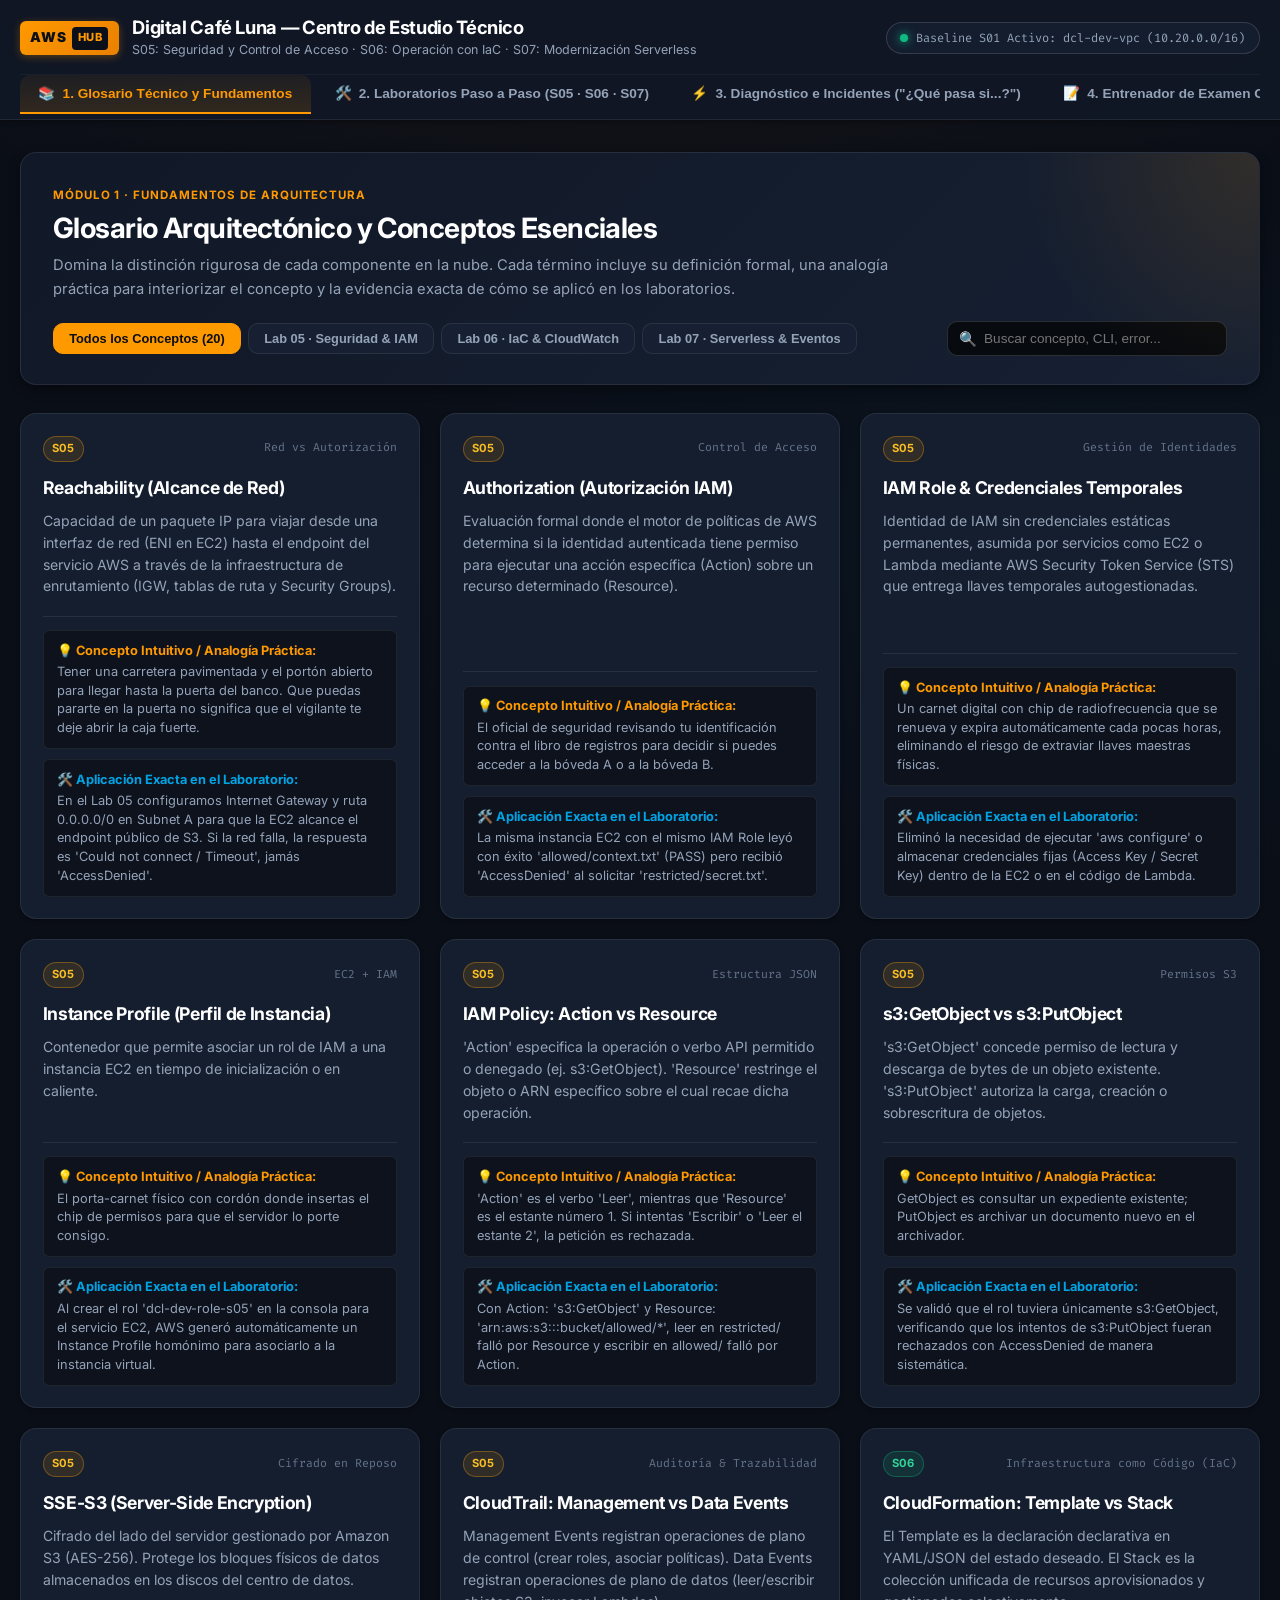
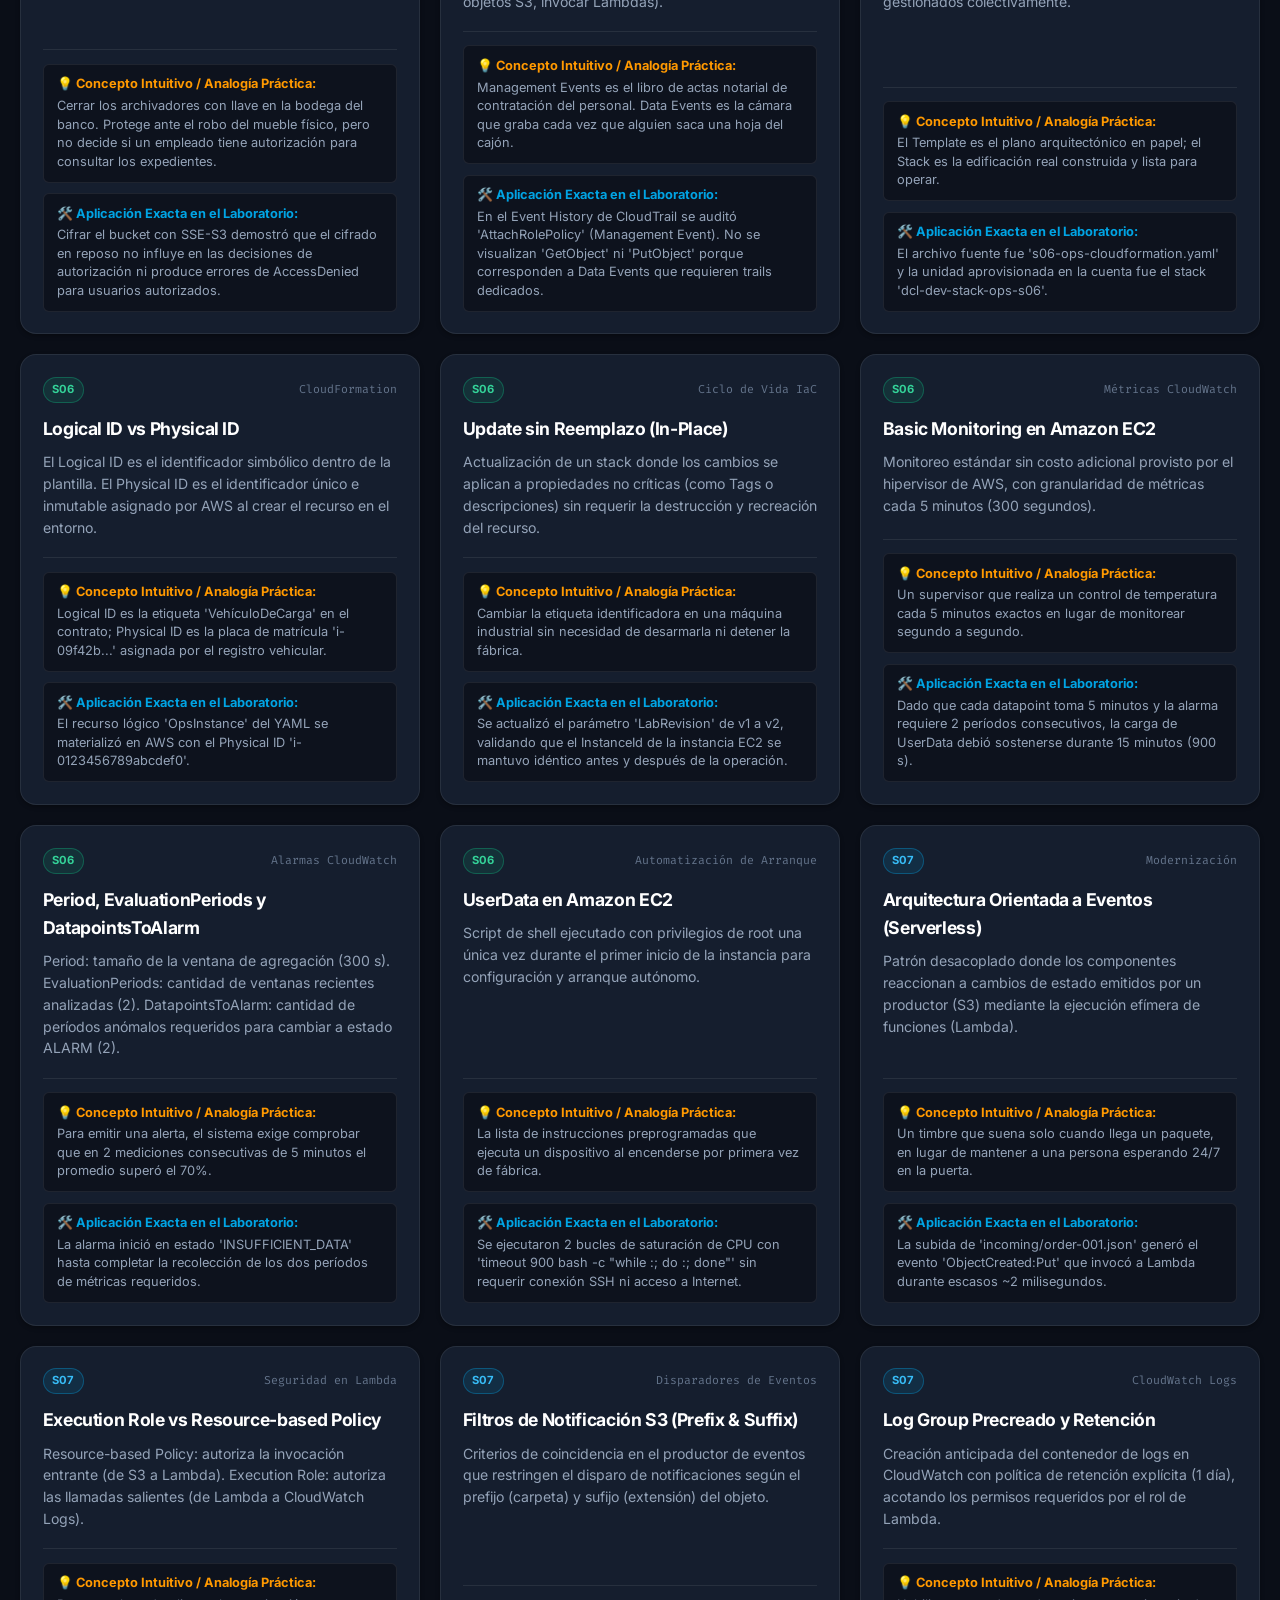
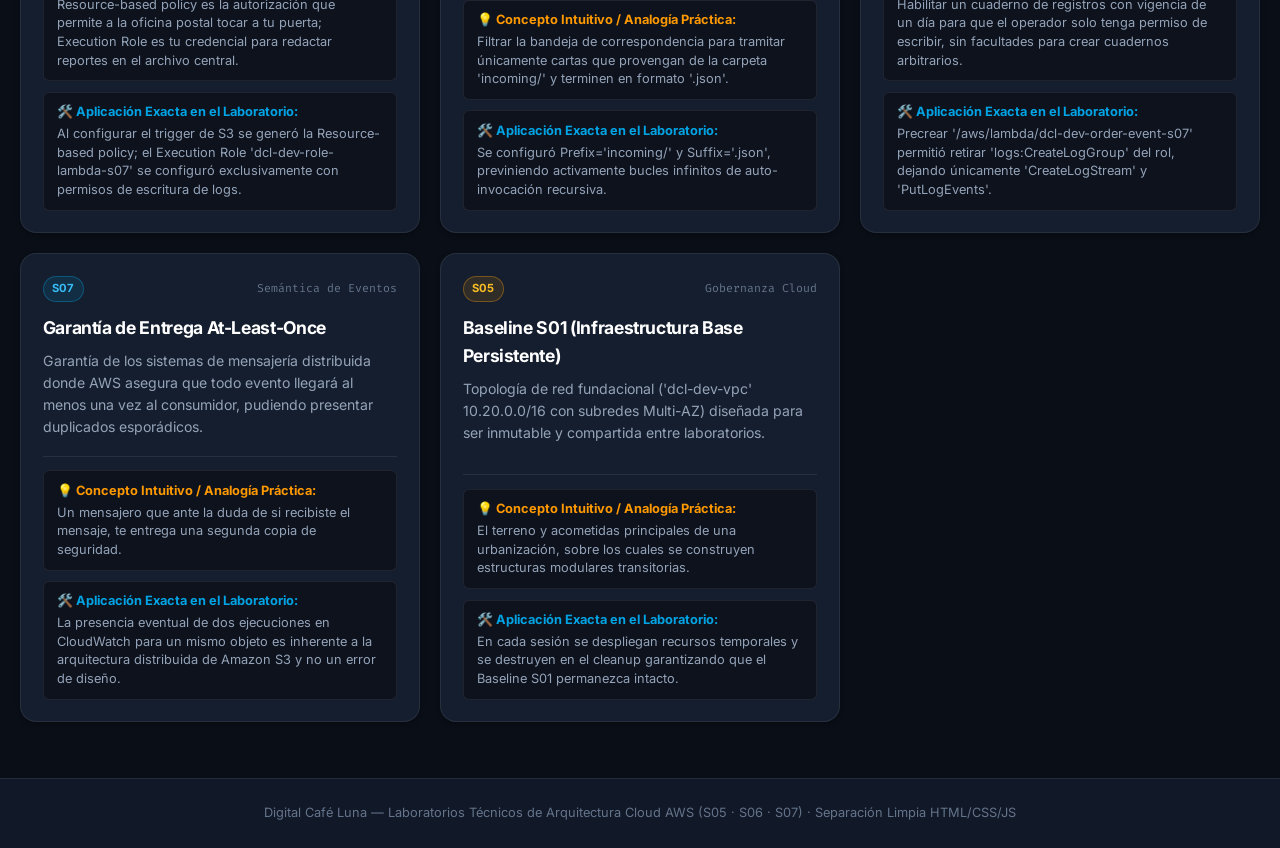
==== index.html @ 72b81e17 "feat: AWS Cloud Architecture Study Hub (Labs S05, S06, S07)" ====
<!DOCTYPE html>
<html lang="es">
<head>
  <meta charset="UTF-8" />
  <meta name="viewport" content="width=device-width, initial-scale=1.0" />
  <title>AWS Cloud Study Hub | Labs S05 · S06 · S07</title>
  <meta name="description" content="Centro de estudio interactivo y preparador para laboratorios de Arquitectura Cloud en AWS: Seguridad (S05), Automatización IaC (S06) y Modernización Serverless (S07)." />

  <!-- Tipografía Google Fonts -->
  <link rel="preconnect" href="https://fonts.googleapis.com">
  <link rel="preconnect" href="https://fonts.gstatic.com" crossorigin>
  <link href="https://fonts.googleapis.com/css2?family=Fira+Code:wght@400;500;600&family=Inter:wght@300;400;500;600;700;800&display=swap" rel="stylesheet">

  <!-- Hoja de estilos desacoplada (Vanilla CSS) -->
  <link rel="stylesheet" href="styles.css" />
</head>
<body>

  <!-- ENCABEZADO PRINCIPAL ESTILO CONSOLA CLOUD -->
  <header class="site-header" id="site-header">
    <div class="container">
      <div class="header-top">
        <!-- Logotipo y Nombre del Sistema -->
        <div class="brand-wrapper">
          <div class="aws-badge-logo">
            <span>AWS</span>
            <span class="badge-inner">HUB</span>
          </div>
          <div class="brand-info">
            <h1>Digital Café Luna — Centro de Estudio Técnico</h1>
            <p>S05: Seguridad y Control de Acceso · S06: Operación con IaC · S07: Modernización Serverless</p>
          </div>
        </div>

        <!-- Indicador de Entorno de Laboratorio -->
        <div class="header-status-pill">
          <span class="status-dot"></span>
          <span>Baseline S01 Activo: dcl-dev-vpc (10.20.0.0/16)</span>
        </div>
      </div>

      <!-- Barra de Navegación por Módulos -->
      <nav class="site-nav" id="main-nav" aria-label="Navegación principal">
        <button class="nav-tab-btn active" id="tab-glosario" onclick="switchTab('glosario')">
          <span>📚</span> 1. Glosario Técnico y Fundamentos
        </button>
        <button class="nav-tab-btn" id="tab-labs" onclick="switchTab('labs')">
          <span>🛠️</span> 2. Laboratorios Paso a Paso (S05 · S06 · S07)
        </button>
        <button class="nav-tab-btn" id="tab-simulador" onclick="switchTab('simulador')">
          <span>⚡</span> 3. Diagnóstico e Incidentes ("¿Qué pasa si...?")
        </button>
        <button class="nav-tab-btn" id="tab-examen" onclick="switchTab('examen')">
          <span>📝</span> 4. Entrenador de Examen Oficial
        </button>
        <button class="nav-tab-btn" id="tab-sustentacion" onclick="switchTab('sustentacion')">
          <span>🎯</span> 5. Sustentación & Cheat Sheet
        </button>
      </nav>
    </div>
  </header>

  <!-- CONTENEDOR PRINCIPAL DE CONTENIDO -->
  <main class="main-content">
    <div class="container">

      <!-- ==============================================================
           MÓDULO 1: GLOSARIO TÉCNICO Y CONCEPTOS CLAVE
           ============================================================== -->
      <section class="tab-pane active" id="pane-glosario">
        <div class="section-banner">
          <span class="banner-tag">Módulo 1 · Fundamentos de Arquitectura</span>
          <h2>Glosario Arquitectónico y Conceptos Esenciales</h2>
          <p>
            Domina la distinción rigurosa de cada componente en la nube. Cada término incluye su definición formal,
            una analogía práctica para interiorizar el concepto y la evidencia exacta de cómo se aplicó en los laboratorios.
          </p>

          <!-- Filtros y Búsqueda -->
          <div class="glossary-controls">
            <div class="filter-btn-group">
              <button class="filter-pill-btn active" onclick="filterGlossary('all', this)">Todos los Conceptos (20)</button>
              <button class="filter-pill-btn" onclick="filterGlossary('S05', this)">Lab 05 · Seguridad & IAM</button>
              <button class="filter-pill-btn" onclick="filterGlossary('S06', this)">Lab 06 · IaC & CloudWatch</button>
              <button class="filter-pill-btn" onclick="filterGlossary('S07', this)">Lab 07 · Serverless & Eventos</button>
            </div>
            <div class="search-input-wrapper">
              <span class="search-icon">🔍</span>
              <input type="text"
                     id="glossary-search-input"
                     class="search-input"
                     placeholder="Buscar concepto, CLI, error..."
                     oninput="searchGlossary(this.value)" />
            </div>
          </div>
        </div>

        <!-- Cuadrícula Estática de Tarjetas de Glosario -->
        <div class="cards-grid" id="glossary-cards-grid">

          <article class="glossary-card" data-lab="S05">
            <div>
              <div class="card-header-meta">
                <span class="lab-badge s05">S05</span>
                <span class="card-topic-tag">Red vs Autorización</span>
              </div>
              <h3>Reachability (Alcance de Red)</h3>
              <p class="card-def">Capacidad de un paquete IP para viajar desde una interfaz de red (ENI en EC2) hasta el endpoint del servicio AWS a través de la infraestructura de enrutamiento (IGW, tablas de ruta y Security Groups).</p>
            </div>
            <div class="card-callouts">
              <div class="callout-box analogy">
                <strong class="callout-label">💡 Concepto Intuitivo / Analogía Práctica:</strong>
                <span>Tener una carretera pavimentada y el portón abierto para llegar hasta la puerta del banco. Que puedas pararte en la puerta no significa que el vigilante te deje abrir la caja fuerte.</span>
              </div>
              <div class="callout-box lab-use">
                <strong class="callout-label">🛠️ Aplicación Exacta en el Laboratorio:</strong>
                <span>En el Lab 05 configuramos Internet Gateway y ruta 0.0.0.0/0 en Subnet A para que la EC2 alcance el endpoint público de S3. Si la red falla, la respuesta es &#x27;Could not connect / Timeout&#x27;, jamás &#x27;AccessDenied&#x27;.</span>
              </div>
            </div>
          </article>

          <article class="glossary-card" data-lab="S05">
            <div>
              <div class="card-header-meta">
                <span class="lab-badge s05">S05</span>
                <span class="card-topic-tag">Control de Acceso</span>
              </div>
              <h3>Authorization (Autorización IAM)</h3>
              <p class="card-def">Evaluación formal donde el motor de políticas de AWS determina si la identidad autenticada tiene permiso para ejecutar una acción específica (Action) sobre un recurso determinado (Resource).</p>
            </div>
            <div class="card-callouts">
              <div class="callout-box analogy">
                <strong class="callout-label">💡 Concepto Intuitivo / Analogía Práctica:</strong>
                <span>El oficial de seguridad revisando tu identificación contra el libro de registros para decidir si puedes acceder a la bóveda A o a la bóveda B.</span>
              </div>
              <div class="callout-box lab-use">
                <strong class="callout-label">🛠️ Aplicación Exacta en el Laboratorio:</strong>
                <span>La misma instancia EC2 con el mismo IAM Role leyó con éxito &#x27;allowed/context.txt&#x27; (PASS) pero recibió &#x27;AccessDenied&#x27; al solicitar &#x27;restricted/secret.txt&#x27;.</span>
              </div>
            </div>
          </article>

          <article class="glossary-card" data-lab="S05">
            <div>
              <div class="card-header-meta">
                <span class="lab-badge s05">S05</span>
                <span class="card-topic-tag">Gestión de Identidades</span>
              </div>
              <h3>IAM Role &amp; Credenciales Temporales</h3>
              <p class="card-def">Identidad de IAM sin credenciales estáticas permanentes, asumida por servicios como EC2 o Lambda mediante AWS Security Token Service (STS) que entrega llaves temporales autogestionadas.</p>
            </div>
            <div class="card-callouts">
              <div class="callout-box analogy">
                <strong class="callout-label">💡 Concepto Intuitivo / Analogía Práctica:</strong>
                <span>Un carnet digital con chip de radiofrecuencia que se renueva y expira automáticamente cada pocas horas, eliminando el riesgo de extraviar llaves maestras físicas.</span>
              </div>
              <div class="callout-box lab-use">
                <strong class="callout-label">🛠️ Aplicación Exacta en el Laboratorio:</strong>
                <span>Eliminó la necesidad de ejecutar &#x27;aws configure&#x27; o almacenar credenciales fijas (Access Key / Secret Key) dentro de la EC2 o en el código de Lambda.</span>
              </div>
            </div>
          </article>

          <article class="glossary-card" data-lab="S05">
            <div>
              <div class="card-header-meta">
                <span class="lab-badge s05">S05</span>
                <span class="card-topic-tag">EC2 + IAM</span>
              </div>
              <h3>Instance Profile (Perfil de Instancia)</h3>
              <p class="card-def">Contenedor que permite asociar un rol de IAM a una instancia EC2 en tiempo de inicialización o en caliente.</p>
            </div>
            <div class="card-callouts">
              <div class="callout-box analogy">
                <strong class="callout-label">💡 Concepto Intuitivo / Analogía Práctica:</strong>
                <span>El porta-carnet físico con cordón donde insertas el chip de permisos para que el servidor lo porte consigo.</span>
              </div>
              <div class="callout-box lab-use">
                <strong class="callout-label">🛠️ Aplicación Exacta en el Laboratorio:</strong>
                <span>Al crear el rol &#x27;dcl-dev-role-s05&#x27; en la consola para el servicio EC2, AWS generó automáticamente un Instance Profile homónimo para asociarlo a la instancia virtual.</span>
              </div>
            </div>
          </article>

          <article class="glossary-card" data-lab="S05">
            <div>
              <div class="card-header-meta">
                <span class="lab-badge s05">S05</span>
                <span class="card-topic-tag">Estructura JSON</span>
              </div>
              <h3>IAM Policy: Action vs Resource</h3>
              <p class="card-def">&#x27;Action&#x27; especifica la operación o verbo API permitido o denegado (ej. s3:GetObject). &#x27;Resource&#x27; restringe el objeto o ARN específico sobre el cual recae dicha operación.</p>
            </div>
            <div class="card-callouts">
              <div class="callout-box analogy">
                <strong class="callout-label">💡 Concepto Intuitivo / Analogía Práctica:</strong>
                <span>&#x27;Action&#x27; es el verbo &#x27;Leer&#x27;, mientras que &#x27;Resource&#x27; es el estante número 1. Si intentas &#x27;Escribir&#x27; o &#x27;Leer el estante 2&#x27;, la petición es rechazada.</span>
              </div>
              <div class="callout-box lab-use">
                <strong class="callout-label">🛠️ Aplicación Exacta en el Laboratorio:</strong>
                <span>Con Action: &#x27;s3:GetObject&#x27; y Resource: &#x27;arn:aws:s3:::bucket/allowed/*&#x27;, leer en restricted/ falló por Resource y escribir en allowed/ falló por Action.</span>
              </div>
            </div>
          </article>

          <article class="glossary-card" data-lab="S05">
            <div>
              <div class="card-header-meta">
                <span class="lab-badge s05">S05</span>
                <span class="card-topic-tag">Permisos S3</span>
              </div>
              <h3>s3:GetObject vs s3:PutObject</h3>
              <p class="card-def">&#x27;s3:GetObject&#x27; concede permiso de lectura y descarga de bytes de un objeto existente. &#x27;s3:PutObject&#x27; autoriza la carga, creación o sobrescritura de objetos.</p>
            </div>
            <div class="card-callouts">
              <div class="callout-box analogy">
                <strong class="callout-label">💡 Concepto Intuitivo / Analogía Práctica:</strong>
                <span>GetObject es consultar un expediente existente; PutObject es archivar un documento nuevo en el archivador.</span>
              </div>
              <div class="callout-box lab-use">
                <strong class="callout-label">🛠️ Aplicación Exacta en el Laboratorio:</strong>
                <span>Se validó que el rol tuviera únicamente s3:GetObject, verificando que los intentos de s3:PutObject fueran rechazados con AccessDenied de manera sistemática.</span>
              </div>
            </div>
          </article>

          <article class="glossary-card" data-lab="S05">
            <div>
              <div class="card-header-meta">
                <span class="lab-badge s05">S05</span>
                <span class="card-topic-tag">Cifrado en Reposo</span>
              </div>
              <h3>SSE-S3 (Server-Side Encryption)</h3>
              <p class="card-def">Cifrado del lado del servidor gestionado por Amazon S3 (AES-256). Protege los bloques físicos de datos almacenados en los discos del centro de datos.</p>
            </div>
            <div class="card-callouts">
              <div class="callout-box analogy">
                <strong class="callout-label">💡 Concepto Intuitivo / Analogía Práctica:</strong>
                <span>Cerrar los archivadores con llave en la bodega del banco. Protege ante el robo del mueble físico, pero no decide si un empleado tiene autorización para consultar los expedientes.</span>
              </div>
              <div class="callout-box lab-use">
                <strong class="callout-label">🛠️ Aplicación Exacta en el Laboratorio:</strong>
                <span>Cifrar el bucket con SSE-S3 demostró que el cifrado en reposo no influye en las decisiones de autorización ni produce errores de AccessDenied para usuarios autorizados.</span>
              </div>
            </div>
          </article>

          <article class="glossary-card" data-lab="S05">
            <div>
              <div class="card-header-meta">
                <span class="lab-badge s05">S05</span>
                <span class="card-topic-tag">Auditoría &amp; Trazabilidad</span>
              </div>
              <h3>CloudTrail: Management vs Data Events</h3>
              <p class="card-def">Management Events registran operaciones de plano de control (crear roles, asociar políticas). Data Events registran operaciones de plano de datos (leer/escribir objetos S3, invocar Lambdas).</p>
            </div>
            <div class="card-callouts">
              <div class="callout-box analogy">
                <strong class="callout-label">💡 Concepto Intuitivo / Analogía Práctica:</strong>
                <span>Management Events es el libro de actas notarial de contratación del personal. Data Events es la cámara que graba cada vez que alguien saca una hoja del cajón.</span>
              </div>
              <div class="callout-box lab-use">
                <strong class="callout-label">🛠️ Aplicación Exacta en el Laboratorio:</strong>
                <span>En el Event History de CloudTrail se auditó &#x27;AttachRolePolicy&#x27; (Management Event). No se visualizan &#x27;GetObject&#x27; ni &#x27;PutObject&#x27; porque corresponden a Data Events que requieren trails dedicados.</span>
              </div>
            </div>
          </article>

          <article class="glossary-card" data-lab="S06">
            <div>
              <div class="card-header-meta">
                <span class="lab-badge s06">S06</span>
                <span class="card-topic-tag">Infraestructura como Código (IaC)</span>
              </div>
              <h3>CloudFormation: Template vs Stack</h3>
              <p class="card-def">El Template es la declaración declarativa en YAML/JSON del estado deseado. El Stack es la colección unificada de recursos aprovisionados y gestionados colectivamente.</p>
            </div>
            <div class="card-callouts">
              <div class="callout-box analogy">
                <strong class="callout-label">💡 Concepto Intuitivo / Analogía Práctica:</strong>
                <span>El Template es el plano arquitectónico en papel; el Stack es la edificación real construida y lista para operar.</span>
              </div>
              <div class="callout-box lab-use">
                <strong class="callout-label">🛠️ Aplicación Exacta en el Laboratorio:</strong>
                <span>El archivo fuente fue &#x27;s06-ops-cloudformation.yaml&#x27; y la unidad aprovisionada en la cuenta fue el stack &#x27;dcl-dev-stack-ops-s06&#x27;.</span>
              </div>
            </div>
          </article>

          <article class="glossary-card" data-lab="S06">
            <div>
              <div class="card-header-meta">
                <span class="lab-badge s06">S06</span>
                <span class="card-topic-tag">CloudFormation</span>
              </div>
              <h3>Logical ID vs Physical ID</h3>
              <p class="card-def">El Logical ID es el identificador simbólico dentro de la plantilla. El Physical ID es el identificador único e inmutable asignado por AWS al crear el recurso en el entorno.</p>
            </div>
            <div class="card-callouts">
              <div class="callout-box analogy">
                <strong class="callout-label">💡 Concepto Intuitivo / Analogía Práctica:</strong>
                <span>Logical ID es la etiqueta &#x27;VehículoDeCarga&#x27; en el contrato; Physical ID es la placa de matrícula &#x27;i-09f42b...&#x27; asignada por el registro vehicular.</span>
              </div>
              <div class="callout-box lab-use">
                <strong class="callout-label">🛠️ Aplicación Exacta en el Laboratorio:</strong>
                <span>El recurso lógico &#x27;OpsInstance&#x27; del YAML se materializó en AWS con el Physical ID &#x27;i-0123456789abcdef0&#x27;.</span>
              </div>
            </div>
          </article>

          <article class="glossary-card" data-lab="S06">
            <div>
              <div class="card-header-meta">
                <span class="lab-badge s06">S06</span>
                <span class="card-topic-tag">Ciclo de Vida IaC</span>
              </div>
              <h3>Update sin Reemplazo (In-Place)</h3>
              <p class="card-def">Actualización de un stack donde los cambios se aplican a propiedades no críticas (como Tags o descripciones) sin requerir la destrucción y recreación del recurso.</p>
            </div>
            <div class="card-callouts">
              <div class="callout-box analogy">
                <strong class="callout-label">💡 Concepto Intuitivo / Analogía Práctica:</strong>
                <span>Cambiar la etiqueta identificadora en una máquina industrial sin necesidad de desarmarla ni detener la fábrica.</span>
              </div>
              <div class="callout-box lab-use">
                <strong class="callout-label">🛠️ Aplicación Exacta en el Laboratorio:</strong>
                <span>Se actualizó el parámetro &#x27;LabRevision&#x27; de v1 a v2, validando que el InstanceId de la instancia EC2 se mantuvo idéntico antes y después de la operación.</span>
              </div>
            </div>
          </article>

          <article class="glossary-card" data-lab="S06">
            <div>
              <div class="card-header-meta">
                <span class="lab-badge s06">S06</span>
                <span class="card-topic-tag">Métricas CloudWatch</span>
              </div>
              <h3>Basic Monitoring en Amazon EC2</h3>
              <p class="card-def">Monitoreo estándar sin costo adicional provisto por el hipervisor de AWS, con granularidad de métricas cada 5 minutos (300 segundos).</p>
            </div>
            <div class="card-callouts">
              <div class="callout-box analogy">
                <strong class="callout-label">💡 Concepto Intuitivo / Analogía Práctica:</strong>
                <span>Un supervisor que realiza un control de temperatura cada 5 minutos exactos en lugar de monitorear segundo a segundo.</span>
              </div>
              <div class="callout-box lab-use">
                <strong class="callout-label">🛠️ Aplicación Exacta en el Laboratorio:</strong>
                <span>Dado que cada datapoint toma 5 minutos y la alarma requiere 2 períodos consecutivos, la carga de UserData debió sostenerse durante 15 minutos (900 s).</span>
              </div>
            </div>
          </article>

          <article class="glossary-card" data-lab="S06">
            <div>
              <div class="card-header-meta">
                <span class="lab-badge s06">S06</span>
                <span class="card-topic-tag">Alarmas CloudWatch</span>
              </div>
              <h3>Period, EvaluationPeriods y DatapointsToAlarm</h3>
              <p class="card-def">Period: tamaño de la ventana de agregación (300 s). EvaluationPeriods: cantidad de ventanas recientes analizadas (2). DatapointsToAlarm: cantidad de períodos anómalos requeridos para cambiar a estado ALARM (2).</p>
            </div>
            <div class="card-callouts">
              <div class="callout-box analogy">
                <strong class="callout-label">💡 Concepto Intuitivo / Analogía Práctica:</strong>
                <span>Para emitir una alerta, el sistema exige comprobar que en 2 mediciones consecutivas de 5 minutos el promedio superó el 70%.</span>
              </div>
              <div class="callout-box lab-use">
                <strong class="callout-label">🛠️ Aplicación Exacta en el Laboratorio:</strong>
                <span>La alarma inició en estado &#x27;INSUFFICIENT_DATA&#x27; hasta completar la recolección de los dos períodos de métricas requeridos.</span>
              </div>
            </div>
          </article>

          <article class="glossary-card" data-lab="S06">
            <div>
              <div class="card-header-meta">
                <span class="lab-badge s06">S06</span>
                <span class="card-topic-tag">Automatización de Arranque</span>
              </div>
              <h3>UserData en Amazon EC2</h3>
              <p class="card-def">Script de shell ejecutado con privilegios de root una única vez durante el primer inicio de la instancia para configuración y arranque autónomo.</p>
            </div>
            <div class="card-callouts">
              <div class="callout-box analogy">
                <strong class="callout-label">💡 Concepto Intuitivo / Analogía Práctica:</strong>
                <span>La lista de instrucciones preprogramadas que ejecuta un dispositivo al encenderse por primera vez de fábrica.</span>
              </div>
              <div class="callout-box lab-use">
                <strong class="callout-label">🛠️ Aplicación Exacta en el Laboratorio:</strong>
                <span>Se ejecutaron 2 bucles de saturación de CPU con &#x27;timeout 900 bash -c &quot;while :; do :; done&quot;&#x27; sin requerir conexión SSH ni acceso a Internet.</span>
              </div>
            </div>
          </article>

          <article class="glossary-card" data-lab="S07">
            <div>
              <div class="card-header-meta">
                <span class="lab-badge s07">S07</span>
                <span class="card-topic-tag">Modernización</span>
              </div>
              <h3>Arquitectura Orientada a Eventos (Serverless)</h3>
              <p class="card-def">Patrón desacoplado donde los componentes reaccionan a cambios de estado emitidos por un productor (S3) mediante la ejecución efímera de funciones (Lambda).</p>
            </div>
            <div class="card-callouts">
              <div class="callout-box analogy">
                <strong class="callout-label">💡 Concepto Intuitivo / Analogía Práctica:</strong>
                <span>Un timbre que suena solo cuando llega un paquete, en lugar de mantener a una persona esperando 24/7 en la puerta.</span>
              </div>
              <div class="callout-box lab-use">
                <strong class="callout-label">🛠️ Aplicación Exacta en el Laboratorio:</strong>
                <span>La subida de &#x27;incoming/order-001.json&#x27; generó el evento &#x27;ObjectCreated:Put&#x27; que invocó a Lambda durante escasos ~2 milisegundos.</span>
              </div>
            </div>
          </article>

          <article class="glossary-card" data-lab="S07">
            <div>
              <div class="card-header-meta">
                <span class="lab-badge s07">S07</span>
                <span class="card-topic-tag">Seguridad en Lambda</span>
              </div>
              <h3>Execution Role vs Resource-based Policy</h3>
              <p class="card-def">Resource-based Policy: autoriza la invocación entrante (de S3 a Lambda). Execution Role: autoriza las llamadas salientes (de Lambda a CloudWatch Logs).</p>
            </div>
            <div class="card-callouts">
              <div class="callout-box analogy">
                <strong class="callout-label">💡 Concepto Intuitivo / Analogía Práctica:</strong>
                <span>Resource-based policy es la autorización que permite a la oficina postal tocar a tu puerta; Execution Role es tu credencial para redactar reportes en el archivo central.</span>
              </div>
              <div class="callout-box lab-use">
                <strong class="callout-label">🛠️ Aplicación Exacta en el Laboratorio:</strong>
                <span>Al configurar el trigger de S3 se generó la Resource-based policy; el Execution Role &#x27;dcl-dev-role-lambda-s07&#x27; se configuró exclusivamente con permisos de escritura de logs.</span>
              </div>
            </div>
          </article>

          <article class="glossary-card" data-lab="S07">
            <div>
              <div class="card-header-meta">
                <span class="lab-badge s07">S07</span>
                <span class="card-topic-tag">Disparadores de Eventos</span>
              </div>
              <h3>Filtros de Notificación S3 (Prefix &amp; Suffix)</h3>
              <p class="card-def">Criterios de coincidencia en el productor de eventos que restringen el disparo de notificaciones según el prefijo (carpeta) y sufijo (extensión) del objeto.</p>
            </div>
            <div class="card-callouts">
              <div class="callout-box analogy">
                <strong class="callout-label">💡 Concepto Intuitivo / Analogía Práctica:</strong>
                <span>Filtrar la bandeja de correspondencia para tramitar únicamente cartas que provengan de la carpeta &#x27;incoming/&#x27; y terminen en formato &#x27;.json&#x27;.</span>
              </div>
              <div class="callout-box lab-use">
                <strong class="callout-label">🛠️ Aplicación Exacta en el Laboratorio:</strong>
                <span>Se configuró Prefix=&#x27;incoming/&#x27; y Suffix=&#x27;.json&#x27;, previniendo activamente bucles infinitos de auto-invocación recursiva.</span>
              </div>
            </div>
          </article>

          <article class="glossary-card" data-lab="S07">
            <div>
              <div class="card-header-meta">
                <span class="lab-badge s07">S07</span>
                <span class="card-topic-tag">CloudWatch Logs</span>
              </div>
              <h3>Log Group Precreado y Retención</h3>
              <p class="card-def">Creación anticipada del contenedor de logs en CloudWatch con política de retención explícita (1 día), acotando los permisos requeridos por el rol de Lambda.</p>
            </div>
            <div class="card-callouts">
              <div class="callout-box analogy">
                <strong class="callout-label">💡 Concepto Intuitivo / Analogía Práctica:</strong>
                <span>Habilitar un cuaderno de registros con vigencia de un día para que el operador solo tenga permiso de escribir, sin facultades para crear cuadernos arbitrarios.</span>
              </div>
              <div class="callout-box lab-use">
                <strong class="callout-label">🛠️ Aplicación Exacta en el Laboratorio:</strong>
                <span>Precrear &#x27;/aws/lambda/dcl-dev-order-event-s07&#x27; permitió retirar &#x27;logs:CreateLogGroup&#x27; del rol, dejando únicamente &#x27;CreateLogStream&#x27; y &#x27;PutLogEvents&#x27;.</span>
              </div>
            </div>
          </article>

          <article class="glossary-card" data-lab="S07">
            <div>
              <div class="card-header-meta">
                <span class="lab-badge s07">S07</span>
                <span class="card-topic-tag">Semántica de Eventos</span>
              </div>
              <h3>Garantía de Entrega At-Least-Once</h3>
              <p class="card-def">Garantía de los sistemas de mensajería distribuida donde AWS asegura que todo evento llegará al menos una vez al consumidor, pudiendo presentar duplicados esporádicos.</p>
            </div>
            <div class="card-callouts">
              <div class="callout-box analogy">
                <strong class="callout-label">💡 Concepto Intuitivo / Analogía Práctica:</strong>
                <span>Un mensajero que ante la duda de si recibiste el mensaje, te entrega una segunda copia de seguridad.</span>
              </div>
              <div class="callout-box lab-use">
                <strong class="callout-label">🛠️ Aplicación Exacta en el Laboratorio:</strong>
                <span>La presencia eventual de dos ejecuciones en CloudWatch para un mismo objeto es inherente a la arquitectura distribuida de Amazon S3 y no un error de diseño.</span>
              </div>
            </div>
          </article>

          <article class="glossary-card" data-lab="S05">
            <div>
              <div class="card-header-meta">
                <span class="lab-badge s05">S05</span>
                <span class="card-topic-tag">Gobernanza Cloud</span>
              </div>
              <h3>Baseline S01 (Infraestructura Base Persistente)</h3>
              <p class="card-def">Topología de red fundacional (&#x27;dcl-dev-vpc&#x27; 10.20.0.0/16 con subredes Multi-AZ) diseñada para ser inmutable y compartida entre laboratorios.</p>
            </div>
            <div class="card-callouts">
              <div class="callout-box analogy">
                <strong class="callout-label">💡 Concepto Intuitivo / Analogía Práctica:</strong>
                <span>El terreno y acometidas principales de una urbanización, sobre los cuales se construyen estructuras modulares transitorias.</span>
              </div>
              <div class="callout-box lab-use">
                <strong class="callout-label">🛠️ Aplicación Exacta en el Laboratorio:</strong>
                <span>En cada sesión se despliegan recursos temporales y se destruyen en el cleanup garantizando que el Baseline S01 permanezca intacto.</span>
              </div>
            </div>
          </article>
        </div>
      </section>

      <!-- ==============================================================
           MÓDULO 2: LABORATORIOS PASO A PASO (S05, S06, S07)
           ============================================================== -->
      <section class="tab-pane" id="pane-labs">
        <!-- Selector Superior de Laboratorio -->
        <div class="lab-selector-toolbar">
          <div class="lab-tabs-list">
            <button class="lab-choice-btn active" id="btn-lab5" onclick="selectLab('lab5')">
              <span>🛡️</span> Lab 05: Seguridad y Gobernanza
            </button>
            <button class="lab-choice-btn" id="btn-lab6" onclick="selectLab('lab6')">
              <span>⚙️</span> Lab 06: Operación con CloudFormation
            </button>
            <button class="lab-choice-btn" id="btn-lab7" onclick="selectLab('lab7')">
              <span>⚡</span> Lab 07: Modernización Serverless
            </button>
          </div>
          <span style="font-size: 0.8rem; color: var(--text-muted); font-family: var(--font-mono);">
            💡 Haz clic en cualquier paso para desplegar comandos, justificación y trampas de examen
          </span>
        </div>

        <!-- Contenedor Estático de los 3 Laboratorios -->
        <div id="lab-content-workspace">

        <!-- PANE PARA LAB5 -->
        <div id="lab-view-lab5" class="lab-view-pane" style="display: block;">
          <!-- Resumen y Metadatos Oficiales -->
          <div class="lab-overview-card">
            <div style="display: flex; align-items: center; justify-content: space-between; margin-bottom: 0.5rem; flex-wrap: wrap; gap: 0.5rem;">
              <span class="lab-badge s05">Semana 5 · Cuenta AWS estándar · us-east-1</span>
              <span style="font-size: 0.8rem; color: var(--text-muted); font-family: var(--font-mono);">80–90 min · Equipos de 4 · Carácter formativo con evidencia</span>
            </div>
            <h2>Laboratorio Evolutivo 05: Seguridad y Gobernanza de Digital Café Luna en AWS</h2>
            <p class="lab-goal-text"><strong>1. Propósito y Resultado:</strong> Demostrar que reachability no implica authorization: una misma instancia, con el mismo IAM Role y la misma conectividad, puede obtener un objeto y recibir AccessDenied sobre otro cuando la policy cambia el alcance de la autorización.</p>
            <p class="lab-goal-text" style="margin-top: 0.4rem; color: #cbd5e1;">Al finalizar, el equipo habrá usado credenciales temporales entregadas mediante un IAM Role para EC2, habrá demostrado un GetObject permitido, dos denegaciones controladas por Action/Resource, habrá verificado cifrado SSE-S3 y habrá localizado un management event pertinente en CloudTrail Event history.</p>

            <!-- Flujo Visual de Arquitectura -->
            <div class="arch-flow-wrapper">
              <div class="arch-flow-title">Cadena de Componentes de la Arquitectura del Laboratorio:</div>
              <div class="arch-nodes-grid">
                
              <div class="arch-node">
                <div class="node-icon">🌐</div>
                <div class="node-name">Baseline S01</div>
                <div class="node-sub">dcl-dev-vpc (10.20.0.0/16)</div>
              </div>

              <div class="arch-node">
                <div class="node-icon">🖥️</div>
                <div class="node-name">EC2 Temporal</div>
                <div class="node-sub">Subnet A (t3.micro + EIC)</div>
              </div>

              <div class="arch-node">
                <div class="node-icon">🪪</div>
                <div class="node-name">IAM Role</div>
                <div class="node-sub">dcl-dev-role-s05 (IMDS)</div>
              </div>

              <div class="arch-node">
                <div class="node-icon">📜</div>
                <div class="node-name">Policy Acotada</div>
                <div class="node-sub">s3:GetObject en allowed/*</div>
              </div>

              <div class="arch-node">
                <div class="node-icon">🪣</div>
                <div class="node-name">Bucket S3 (SSE-S3)</div>
                <div class="node-sub">Privado (BPA Activo)</div>
              </div>

              <div class="arch-node">
                <div class="node-icon">🕵️</div>
                <div class="node-name">CloudTrail</div>
                <div class="node-sub">AttachRolePolicy en Event History</div>
              </div>
              </div>
            </div>
          </div>

          <!-- Glosario Específico de este Laboratorio -->
          <details class="lab-glossary-section" open>
            <summary class="lab-glossary-header" style="cursor: pointer; list-style: none;">
              <div style="display: flex; align-items: center; gap: 0.65rem;">
                <span style="font-size: 1.1rem;">📖</span>
                <h4 style="font-size: 1.05rem; font-weight: 700;">Glosario Técnico de este Laboratorio (S05)</h4>
                <span class="lab-badge s05">9 Términos Clave</span>
              </div>
              <div class="step-toggle-icon">▼</div>
            </summary>
            <div class="lab-glossary-body" style="margin-top: 0.75rem;">
              <p style="font-size: 0.82rem; color: var(--text-muted); margin-bottom: 0.75rem;">
                Conceptos arquitectónicos evaluados estrictamente en esta práctica. Consulta su significado formal y aplicación directa.
              </p>
              <div class="lab-glossary-grid">
                
              <div class="lab-glossary-item">
                <h5>Reachability (Alcance de Red)</h5>
                <p><strong>Definición:</strong> Capacidad de un paquete IP para viajar desde una interfaz de red (ENI en EC2) hasta el endpoint del servicio AWS a través de la infraestructura de enrutamiento (IGW, tablas de ruta y Security Groups).</p>
                <p style="margin-top: 0.35rem; color: #fde68a;"><strong>💡 Analogía:</strong> Tener una carretera pavimentada y el portón abierto para llegar hasta la puerta del banco. Que puedas pararte en la puerta no significa que el vigilante te deje abrir la caja fuerte.</p>
                <p style="margin-top: 0.35rem; color: #bae6fd;"><strong>🛠️ En este Lab:</strong> En el Lab 05 configuramos Internet Gateway y ruta 0.0.0.0/0 en Subnet A para que la EC2 alcance el endpoint público de S3. Si la red falla, la respuesta es &#x27;Could not connect / Timeout&#x27;, jamás &#x27;AccessDenied&#x27;.</p>
              </div>

              <div class="lab-glossary-item">
                <h5>Authorization (Autorización IAM)</h5>
                <p><strong>Definición:</strong> Evaluación formal donde el motor de políticas de AWS determina si la identidad autenticada tiene permiso para ejecutar una acción específica (Action) sobre un recurso determinado (Resource).</p>
                <p style="margin-top: 0.35rem; color: #fde68a;"><strong>💡 Analogía:</strong> El oficial de seguridad revisando tu identificación contra el libro de registros para decidir si puedes acceder a la bóveda A o a la bóveda B.</p>
                <p style="margin-top: 0.35rem; color: #bae6fd;"><strong>🛠️ En este Lab:</strong> La misma instancia EC2 con el mismo IAM Role leyó con éxito &#x27;allowed/context.txt&#x27; (PASS) pero recibió &#x27;AccessDenied&#x27; al solicitar &#x27;restricted/secret.txt&#x27;.</p>
              </div>

              <div class="lab-glossary-item">
                <h5>IAM Role &amp; Credenciales Temporales</h5>
                <p><strong>Definición:</strong> Identidad de IAM sin credenciales estáticas permanentes, asumida por servicios como EC2 o Lambda mediante AWS Security Token Service (STS) que entrega llaves temporales autogestionadas.</p>
                <p style="margin-top: 0.35rem; color: #fde68a;"><strong>💡 Analogía:</strong> Un carnet digital con chip de radiofrecuencia que se renueva y expira automáticamente cada pocas horas, eliminando el riesgo de extraviar llaves maestras físicas.</p>
                <p style="margin-top: 0.35rem; color: #bae6fd;"><strong>🛠️ En este Lab:</strong> Eliminó la necesidad de ejecutar &#x27;aws configure&#x27; o almacenar credenciales fijas (Access Key / Secret Key) dentro de la EC2 o en el código de Lambda.</p>
              </div>

              <div class="lab-glossary-item">
                <h5>Instance Profile (Perfil de Instancia)</h5>
                <p><strong>Definición:</strong> Contenedor que permite asociar un rol de IAM a una instancia EC2 en tiempo de inicialización o en caliente.</p>
                <p style="margin-top: 0.35rem; color: #fde68a;"><strong>💡 Analogía:</strong> El porta-carnet físico con cordón donde insertas el chip de permisos para que el servidor lo porte consigo.</p>
                <p style="margin-top: 0.35rem; color: #bae6fd;"><strong>🛠️ En este Lab:</strong> Al crear el rol &#x27;dcl-dev-role-s05&#x27; en la consola para el servicio EC2, AWS generó automáticamente un Instance Profile homónimo para asociarlo a la instancia virtual.</p>
              </div>

              <div class="lab-glossary-item">
                <h5>IAM Policy: Action vs Resource</h5>
                <p><strong>Definición:</strong> &#x27;Action&#x27; especifica la operación o verbo API permitido o denegado (ej. s3:GetObject). &#x27;Resource&#x27; restringe el objeto o ARN específico sobre el cual recae dicha operación.</p>
                <p style="margin-top: 0.35rem; color: #fde68a;"><strong>💡 Analogía:</strong> &#x27;Action&#x27; es el verbo &#x27;Leer&#x27;, mientras que &#x27;Resource&#x27; es el estante número 1. Si intentas &#x27;Escribir&#x27; o &#x27;Leer el estante 2&#x27;, la petición es rechazada.</p>
                <p style="margin-top: 0.35rem; color: #bae6fd;"><strong>🛠️ En este Lab:</strong> Con Action: &#x27;s3:GetObject&#x27; y Resource: &#x27;arn:aws:s3:::bucket/allowed/*&#x27;, leer en restricted/ falló por Resource y escribir en allowed/ falló por Action.</p>
              </div>

              <div class="lab-glossary-item">
                <h5>s3:GetObject vs s3:PutObject</h5>
                <p><strong>Definición:</strong> &#x27;s3:GetObject&#x27; concede permiso de lectura y descarga de bytes de un objeto existente. &#x27;s3:PutObject&#x27; autoriza la carga, creación o sobrescritura de objetos.</p>
                <p style="margin-top: 0.35rem; color: #fde68a;"><strong>💡 Analogía:</strong> GetObject es consultar un expediente existente; PutObject es archivar un documento nuevo en el archivador.</p>
                <p style="margin-top: 0.35rem; color: #bae6fd;"><strong>🛠️ En este Lab:</strong> Se validó que el rol tuviera únicamente s3:GetObject, verificando que los intentos de s3:PutObject fueran rechazados con AccessDenied de manera sistemática.</p>
              </div>

              <div class="lab-glossary-item">
                <h5>SSE-S3 (Server-Side Encryption)</h5>
                <p><strong>Definición:</strong> Cifrado del lado del servidor gestionado por Amazon S3 (AES-256). Protege los bloques físicos de datos almacenados en los discos del centro de datos.</p>
                <p style="margin-top: 0.35rem; color: #fde68a;"><strong>💡 Analogía:</strong> Cerrar los archivadores con llave en la bodega del banco. Protege ante el robo del mueble físico, pero no decide si un empleado tiene autorización para consultar los expedientes.</p>
                <p style="margin-top: 0.35rem; color: #bae6fd;"><strong>🛠️ En este Lab:</strong> Cifrar el bucket con SSE-S3 demostró que el cifrado en reposo no influye en las decisiones de autorización ni produce errores de AccessDenied para usuarios autorizados.</p>
              </div>

              <div class="lab-glossary-item">
                <h5>CloudTrail: Management vs Data Events</h5>
                <p><strong>Definición:</strong> Management Events registran operaciones de plano de control (crear roles, asociar políticas). Data Events registran operaciones de plano de datos (leer/escribir objetos S3, invocar Lambdas).</p>
                <p style="margin-top: 0.35rem; color: #fde68a;"><strong>💡 Analogía:</strong> Management Events es el libro de actas notarial de contratación del personal. Data Events es la cámara que graba cada vez que alguien saca una hoja del cajón.</p>
                <p style="margin-top: 0.35rem; color: #bae6fd;"><strong>🛠️ En este Lab:</strong> En el Event History de CloudTrail se auditó &#x27;AttachRolePolicy&#x27; (Management Event). No se visualizan &#x27;GetObject&#x27; ni &#x27;PutObject&#x27; porque corresponden a Data Events que requieren trails dedicados.</p>
              </div>

              <div class="lab-glossary-item">
                <h5>Baseline S01 (Infraestructura Base Persistente)</h5>
                <p><strong>Definición:</strong> Topología de red fundacional (&#x27;dcl-dev-vpc&#x27; 10.20.0.0/16 con subredes Multi-AZ) diseñada para ser inmutable y compartida entre laboratorios.</p>
                <p style="margin-top: 0.35rem; color: #fde68a;"><strong>💡 Analogía:</strong> El terreno y acometidas principales de una urbanización, sobre los cuales se construyen estructuras modulares transitorias.</p>
                <p style="margin-top: 0.35rem; color: #bae6fd;"><strong>🛠️ En este Lab:</strong> En cada sesión se despliegan recursos temporales y se destruyen en el cleanup garantizando que el Baseline S01 permanezca intacto.</p>
              </div>
              </div>
            </div>
          </details>

          <!-- Espacio de Trabajo: Accordion con el Paso a Paso Oficial a la Izquierda, Inspector a la Derecha -->
          <div class="lab-workspace-grid">
            <!-- Columna Izquierda: Pasos Oficiales Desglosados sin omitir ninguno -->
            <div class="steps-column">
              <div style="display: flex; align-items: center; justify-content: space-between; margin-bottom: 1rem; flex-wrap: wrap; gap: 0.5rem;">
                <h3 style="font-size: 1.15rem; font-weight: 700;">Guía Oficial Paso a Paso (Sin Omitir Ningún Paso)</h3>
                <div class="lab-view-controls">
                  <button onclick="toggleAllSteps(true, 'lab5')" class="btn-secondary-sm">Expandir todos</button>
                  <button onclick="toggleAllSteps(false, 'lab5')" class="btn-secondary-sm">Colapsar todos</button>
                </div>
              </div>

              <div class="steps-accordion-container" id="steps-container-lab5">
                
              <details class="step-card" open id="step-card-lab5-0">
                <summary class="step-header">
                  <div class="step-title-group">
                    <span class="step-number-badge">Preflight</span>
                    <h4>3. Preflight Técnico: Confirmación de Baseline y Aislamiento</h4>
                  </div>
                  <div class="step-toggle-icon">▼</div>
                </summary>
                <div class="step-body">
                  <div class="step-detail-section">
                    <div class="step-detail-label action">🛠️ Qué hacemos:</div>
                    <div class="step-detail-text">Confirmar el baseline, los permisos normales de la cuenta y las condiciones que hacen inequívoca la prueba de autorización.</div>
                  </div>

                  <div class="step-detail-section">
                    <div class="step-detail-label rationale">🧠 Por qué:</div>
                    <div class="step-detail-text">Si sobreviven recursos de labs anteriores, existe una bucket policy ajena o se usan credenciales manuales, un AccessDenied puede tener otra causa y la evidencia deja de demostrar la intención de S05.</div>
                  </div>

                  
                  <div class="step-detail-section">
                    <div class="step-detail-label" style="color: var(--aws-orange);">📋 Procedimiento Detallado (Pasito a Pasito del Profesor):</div>
                    <ul class="lab-subitems-list">
                      
                  <li>
                    <span class="item-num">▸</span>
                    <span>1. Inicien sesión en la cuenta AWS y seleccionen us-east-1.</span>
                  </li>
                  <li>
                    <span class="item-num">▸</span>
                    <span>2. Confirmen dcl-dev-vpc y las dos subnets con sus CIDR exactos y AZ distintas (dcl-dev-vpc: 10.20.0.0/16, Subnet A: 10.20.1.0/24, Subnet B: 10.20.2.0/24).</span>
                  </li>
                  <li>
                    <span class="item-num">▸</span>
                    <span>3. Verifiquen que no existan EC2, IGW, route tables o Security Groups temporales de S02–S04 que condicionen la prueba.</span>
                  </li>
                  <li>
                    <span class="item-num">▸</span>
                    <span>4. Confirmen permisos normales para S3, IAM, EC2, VPC y CloudTrail Event history. Si una SCP, permissions boundary u otra política externa bloquea el lab, registren el control; no amplíen permisos a ciegas.</span>
                  </li>
                  <li>
                    <span class="item-num">▸</span>
                    <span>5. No creen access keys ni ejecuten aws configure en la EC2. El workload debe obtener credenciales desde su IAM Role.</span>
                  </li>
                  <li>
                    <span class="item-num">▸</span>
                    <span>6. Antes de las pruebas, el bucket no debe tener una bucket policy creada por otro ejercicio y los dos objetos de prueba deben existir con nombres exactos.</span>
                  </li>
                    </ul>
                  </div>
                  
                  <div class="step-cli-block">
                    <div class="cli-bar">
                      <span>Comandos Oficiales AWS CLI</span>
                      <button class="copy-btn" onclick="copySnippet(this, 'cli-code-lab5-0')">Copiar</button>
                    </div>
                    <pre><code id="cli-code-lab5-0"># 1. Verificar identidad actual y región us-east-1
aws sts get-caller-identity
aws configure get region

# 2. Confirmar Baseline S01 persistente
aws ec2 describe-vpcs --filters &quot;Name=tag:Name,Values=dcl-dev-vpc&quot; \
  --query &#x27;Vpcs[*].{VpcId:VpcId,CidrBlock:CidrBlock}&#x27; --output table

aws ec2 describe-subnets --filters &quot;Name=vpc-id,Values=&lt;VPC_ID&gt;&quot; \
  --query &#x27;Subnets[*].{SubnetId:SubnetId,Name:Tags[?Key==`Name`].Value|[0],Cidr:CidrBlock,AZ:AvailabilityZone}&#x27; --output table</code></pre>
                  </div>
                  
                  <div class="step-detail-section">
                    <div class="step-detail-label" style="color: var(--accent-emerald);">✅ Validación Oficial:</div>
                    <div class="step-detail-text" style="background: rgba(16, 185, 129, 0.08); border-left: 3px solid var(--accent-emerald); padding: 0.5rem 0.75rem; border-radius: 4px;">
                      El baseline coincide con S01; el entorno temporal está limpio; el equipo puede explicar que la prueba comparará la misma red y la misma identidad, modificando únicamente Action/Resource.
                    </div>
                  </div>
                  
                  <div class="step-detail-section">
                    <div class="step-detail-label" style="color: var(--accent-purple);">📷 Evidencia Exigida para la Entrega:</div>
                    <div class="step-detail-text" style="font-family: var(--font-mono); font-size: 0.8rem; background: rgba(0,0,0,0.3); padding: 0.5rem 0.75rem; border-radius: var(--radius-sm);">
                      Validación de entorno limpio y verificación del Baseline S01 sin access keys manuales.
                    </div>
                  </div>
                  
                  <div class="exam-alert-box">
                    <strong>🎯 Ojo Técnico / Foco de Examen:</strong> Regla crítica del profesor: No creen access keys ni ejecuten aws configure en la EC2. El workload debe obtener credenciales desde su IAM Role.
                  </div>
                </div>
              </details>

              <details class="step-card" open id="step-card-lab5-1">
                <summary class="step-header">
                  <div class="step-title-group">
                    <span class="step-number-badge">Paso 1</span>
                    <h4>Paso 1 — Crear el Bucket y los Dos Objetos</h4>
                  </div>
                  <div class="step-toggle-icon">▼</div>
                </summary>
                <div class="step-body">
                  <div class="step-detail-section">
                    <div class="step-detail-label action">🛠️ Qué hacemos:</div>
                    <div class="step-detail-text">Crear un bucket S3 privado y dos objetos existentes bajo prefijos distintos.</div>
                  </div>

                  <div class="step-detail-section">
                    <div class="step-detail-label rationale">🧠 Por qué:</div>
                    <div class="step-detail-text">El objeto restricted debe existir antes del AccessDenied; de lo contrario, un error de nombre o un recurso inexistente podría confundirse con autorización.</div>
                  </div>

                  
                  <div class="step-detail-section">
                    <div class="step-detail-label" style="color: var(--aws-orange);">📋 Procedimiento Detallado (Pasito a Pasito del Profesor):</div>
                    <ul class="lab-subitems-list">
                      
                  <li>
                    <span class="item-num">▸</span>
                    <span>7. En S3, creen dcl-s05-teamXX-&lt;account-id&gt; en us-east-1.</span>
                  </li>
                  <li>
                    <span class="item-num">▸</span>
                    <span>8. Mantengan Block Public Access habilitado. No creen bucket policy para este lab.</span>
                  </li>
                  <li>
                    <span class="item-num">▸</span>
                    <span>9. Mantengan Default encryption en SSE-S3. No utilicen una customer managed KMS key.</span>
                  </li>
                  <li>
                    <span class="item-num">▸</span>
                    <span>10. Suban allowed/context.txt con un texto breve como &#x27;Digital Café Luna — lectura autorizada&#x27;.</span>
                  </li>
                  <li>
                    <span class="item-num">▸</span>
                    <span>11. Suban restricted/secret.txt con un texto breve diferente, por ejemplo &#x27;Digital Café Luna — recurso restringido&#x27;.</span>
                  </li>
                  <li>
                    <span class="item-num">▸</span>
                    <span>12. No habiliten Versioning; S03 ya cubrió ese comportamiento.</span>
                  </li>
                    </ul>
                  </div>
                  
                  <div class="step-cli-block">
                    <div class="cli-bar">
                      <span>Comandos Oficiales AWS CLI</span>
                      <button class="copy-btn" onclick="copySnippet(this, 'cli-code-lab5-1')">Copiar</button>
                    </div>
                    <pre><code id="cli-code-lab5-1"># 1. Crear bucket S3 privado en us-east-1 con Block Public Access estricto
ACCOUNT_ID=$(aws sts get-caller-identity --query Account --output text)
BUCKET=&quot;dcl-s05-team01-${ACCOUNT_ID}&quot;
aws s3api create-bucket --bucket &quot;$BUCKET&quot; --region us-east-1

aws s3api put-public-access-block --bucket &quot;$BUCKET&quot; \
  --public-access-block-configuration &quot;BlockPublicAcls=true,IgnorePublicAcls=true,BlockPublicPolicy=true,RestrictPublicBuckets=true&quot;

# 2. Subir ambos objetos de texto
echo &quot;Digital Café Luna — lectura autorizada&quot; &gt; context.txt
echo &quot;Digital Café Luna — recurso restringido&quot; &gt; secret.txt
aws s3 cp context.txt &quot;s3://${BUCKET}/allowed/context.txt&quot;
aws s3 cp secret.txt &quot;s3://${BUCKET}/restricted/secret.txt&quot;</code></pre>
                  </div>
                  
                  <div class="step-detail-section">
                    <div class="step-detail-label" style="color: var(--accent-emerald);">✅ Validación Oficial:</div>
                    <div class="step-detail-text" style="background: rgba(16, 185, 129, 0.08); border-left: 3px solid var(--accent-emerald); padding: 0.5rem 0.75rem; border-radius: 4px;">
                      Ambos objetos existen en el mismo bucket; el bucket es privado; Default encryption muestra SSE-S3.
                    </div>
                  </div>
                  
                  <div class="step-detail-section">
                    <div class="step-detail-label" style="color: var(--accent-purple);">📷 Evidencia Exigida para la Entrega:</div>
                    <div class="step-detail-text" style="font-family: var(--font-mono); font-size: 0.8rem; background: rgba(0,0,0,0.3); padding: 0.5rem 0.75rem; border-radius: var(--radius-sm);">
                      Registren el nombre del bucket y la vista donde se observan ambos keys. Esta captura apoya la prueba, pero no sustituye la evidencia de autorización efectiva.
                    </div>
                  </div>
                  
                  <div class="exam-alert-box">
                    <strong>🎯 Ojo Técnico / Foco de Examen:</strong> SSE-S3 cifra datos at rest. NO tiene relación con quién recibe AccessDenied. Quien bloquea o permite es la política de IAM.
                  </div>
                </div>
              </details>

              <details class="step-card" open id="step-card-lab5-2">
                <summary class="step-header">
                  <div class="step-title-group">
                    <span class="step-number-badge">Paso 2</span>
                    <h4>Paso 2 — Crear Policy, Role e Instance Profile</h4>
                  </div>
                  <div class="step-toggle-icon">▼</div>
                </summary>
                <div class="step-body">
                  <div class="step-detail-section">
                    <div class="step-detail-label action">🛠️ Qué hacemos:</div>
                    <div class="step-detail-text">Crear una policy mínima y asociarla a un IAM Role para EC2.</div>
                  </div>

                  <div class="step-detail-section">
                    <div class="step-detail-label rationale">🧠 Por qué:</div>
                    <div class="step-detail-text">El workload necesita una identidad con permisos precisos. El IAM console crea el instance profile de EC2 con el mismo nombre del role; ese profile es el contenedor que entrega el role a la instancia.</div>
                  </div>

                  
                  <div class="step-detail-section">
                    <div class="step-detail-label" style="color: var(--aws-orange);">📋 Procedimiento Detallado (Pasito a Pasito del Profesor):</div>
                    <ul class="lab-subitems-list">
                      
                  <li>
                    <span class="item-num">▸</span>
                    <span>Creen primero la customer managed policy dcl-dev-policy-s3-read-allowed-s05 usando el JSON siguiente. Sustituyan BUCKET_NAME por el nombre real; no agreguen s3:ListBucket, s3:* ni Resource: &#x27;*&#x27;.</span>
                  </li>
                  <li>
                    <span class="item-num">▸</span>
                    <span>13. Creen dcl-dev-role-s05 con trusted entity = AWS service y use case = EC2.</span>
                  </li>
                  <li>
                    <span class="item-num">▸</span>
                    <span>14. Adjunten dcl-dev-policy-s3-read-allowed-s05 al role. Hagan esta asociación explícitamente: generará un management event AttachRolePolicy útil para CloudTrail.</span>
                  </li>
                  <li>
                    <span class="item-num">▸</span>
                    <span>15. Confirmen que el role no tenga otras policies que otorguen acceso S3 y que el instance profile dcl-dev-role-s05 esté disponible para EC2.</span>
                  </li>
                    </ul>
                  </div>
                  
                  <div class="step-cli-block">
                    <div class="cli-bar">
                      <span>Comandos Oficiales AWS CLI</span>
                      <button class="copy-btn" onclick="copySnippet(this, 'cli-code-lab5-2')">Copiar</button>
                    </div>
                    <pre><code id="cli-code-lab5-2"># 1. Crear documento JSON de la customer managed policy
cat &lt;&lt; &#x27;EOF&#x27; &gt; policy-s05.json
{
  &quot;Version&quot;: &quot;2012-10-17&quot;,
  &quot;Statement&quot;: [
    {
      &quot;Sid&quot;: &quot;ReadAllowedPrefixOnly&quot;,
      &quot;Effect&quot;: &quot;Allow&quot;,
      &quot;Action&quot;: &quot;s3:GetObject&quot;,
      &quot;Resource&quot;: &quot;arn:aws:s3:::dcl-s05-team01-ACCOUNT_ID/allowed/*&quot;
    }
  ]
}
EOF

# 2. Crear customer managed policy
aws iam create-policy --policy-name dcl-dev-policy-s3-read-allowed-s05 \
  --policy-document file://policy-s05.json

# 3. Crear IAM Role y asociar política (Genera evento en CloudTrail)
aws iam create-role --role-name dcl-dev-role-s05 \
  --assume-role-policy-document &#x27;{&quot;Version&quot;:&quot;2012-10-17&quot;,&quot;Statement&quot;:[{&quot;Effect&quot;:&quot;Allow&quot;,&quot;Principal&quot;:{&quot;Service&quot;:&quot;ec2.amazonaws.com&quot;},&quot;Action&quot;:&quot;sts:AssumeRole&quot;}]}&#x27;

aws iam attach-role-policy --role-name dcl-dev-role-s05 \
  --policy-arn arn:aws:iam::${ACCOUNT_ID}:policy/dcl-dev-policy-s3-read-allowed-s05

# 4. Crear Instance Profile si se usa CLI (la consola lo crea en automático)
aws iam create-instance-profile --instance-profile-name dcl-dev-role-s05
aws iam add-role-to-instance-profile --instance-profile-name dcl-dev-role-s05 --role-name dcl-dev-role-s05</code></pre>
                  </div>
                  
                  <div class="step-detail-section">
                    <div class="step-detail-label" style="color: var(--accent-emerald);">✅ Validación Oficial:</div>
                    <div class="step-detail-text" style="background: rgba(16, 185, 129, 0.08); border-left: 3px solid var(--accent-emerald); padding: 0.5rem 0.75rem; border-radius: 4px;">
                      El role tiene una única policy funcional para el lab y esa policy concede solo s3:GetObject sobre arn:aws:s3:::&lt;bucket&gt;/allowed/*.
                    </div>
                  </div>
                  
                  <div class="step-detail-section">
                    <div class="step-detail-label" style="color: var(--accent-purple);">📷 Evidencia Exigida para la Entrega:</div>
                    <div class="step-detail-text" style="font-family: var(--font-mono); font-size: 0.8rem; background: rgba(0,0,0,0.3); padding: 0.5rem 0.75rem; border-radius: var(--radius-sm);">
                      Rol creado con una única política adjunta; evento AttachRolePolicy generado en CloudTrail.
                    </div>
                  </div>
                  
                  <div class="exam-alert-box">
                    <strong>🎯 Ojo Técnico / Foco de Examen:</strong> Al adjuntar la política explícitamente, se emite el evento &#x27;AttachRolePolicy&#x27; hacia CloudTrail, respondiendo quién hizo el cambio administrativo y cuándo.
                  </div>
                </div>
              </details>

              <details class="step-card" open id="step-card-lab5-3">
                <summary class="step-header">
                  <div class="step-title-group">
                    <span class="step-number-badge">Paso 3</span>
                    <h4>Paso 3 — Hacer Pública Temporalmente la Subnet A</h4>
                  </div>
                  <div class="step-toggle-icon">▼</div>
                </summary>
                <div class="step-body">
                  <div class="step-detail-section">
                    <div class="step-detail-label action">🛠️ Qué hacemos:</div>
                    <div class="step-detail-text">Recrear solo el camino mínimo ya conocido desde S04 para acceder a una EC2 temporal y permitirle llegar a endpoints públicos de AWS.</div>
                  </div>

                  <div class="step-detail-section">
                    <div class="step-detail-label rationale">🧠 Por qué:</div>
                    <div class="step-detail-text">Subnet A no conserva el IGW ni la route table de S04. La conectividad es prerrequisito operativo; no forma parte de la variable de autorización que vamos a cambiar.</div>
                  </div>

                  
                  <div class="step-detail-section">
                    <div class="step-detail-label" style="color: var(--aws-orange);">📋 Procedimiento Detallado (Pasito a Pasito del Profesor):</div>
                    <ul class="lab-subitems-list">
                      
                  <li>
                    <span class="item-num">▸</span>
                    <span>16. Creen dcl-dev-igw-s05 y adjúntenlo a dcl-dev-vpc.</span>
                  </li>
                  <li>
                    <span class="item-num">▸</span>
                    <span>17. Creen dcl-dev-rt-public-a-s05 y agreguen 0.0.0.0/0 → dcl-dev-igw-s05.</span>
                  </li>
                  <li>
                    <span class="item-num">▸</span>
                    <span>18. Asocien únicamente dcl-dev-subnet-a a esa route table. No modifiquen Subnet B.</span>
                  </li>
                  <li>
                    <span class="item-num">▸</span>
                    <span>19. Creen dcl-dev-sg-ec2-s05. Inbound: SSH TCP/22 únicamente desde el AWS-managed prefix list com.amazonaws.us-east-1.ec2-instance-connect. Outbound: default.</span>
                  </li>
                    </ul>
                  </div>
                  
                  <div class="step-cli-block">
                    <div class="cli-bar">
                      <span>Comandos Oficiales AWS CLI</span>
                      <button class="copy-btn" onclick="copySnippet(this, 'cli-code-lab5-3')">Copiar</button>
                    </div>
                    <pre><code id="cli-code-lab5-3"># 1. Crear Internet Gateway y adjuntarlo a la VPC
IGW_ID=$(aws ec2 create-internet-gateway --query &#x27;InternetGateway.InternetGatewayId&#x27; --output text)
aws ec2 create-tags --resources &quot;$IGW_ID&quot; --tags Key=Name,Value=dcl-dev-igw-s05
aws ec2 attach-internet-gateway --vpc-id &lt;VPC_ID&gt; --internet-gateway-id &quot;$IGW_ID&quot;

# 2. Crear Route Table temporal para Subnet A con salida 0.0.0.0/0 -&gt; IGW
RT_ID=$(aws ec2 create-route-table --vpc-id &lt;VPC_ID&gt; --query &#x27;RouteTable.RouteTableId&#x27; --output text)
aws ec2 create-tags --resources &quot;$RT_ID&quot; --tags Key=Name,Value=dcl-dev-rt-public-a-s05
aws ec2 create-route --route-table-id &quot;$RT_ID&quot; --destination-cidr-block 0.0.0.0/0 --gateway-id &quot;$IGW_ID&quot;
aws ec2 associate-route-table --subnet-id &lt;SUBNET_A_ID&gt; --route-table-id &quot;$RT_ID&quot;

# 3. Crear Security Group con acceso SSH restringido a EC2 Instance Connect
SG_ID=$(aws ec2 create-security-group --group-name dcl-dev-sg-ec2-s05 --description &quot;SG S05&quot; --vpc-id &lt;VPC_ID&gt; --query &#x27;GroupId&#x27; --output text)
EIC_PL=$(aws ec2 describe-prefix-lists --filters &quot;Name=prefix-list-name,Values=com.amazonaws.us-east-1.ec2-instance-connect&quot; --query &#x27;PrefixLists[0].PrefixListId&#x27; --output text)
aws ec2 authorize-security-group-ingress --group-id &quot;$SG_ID&quot; --protocol tcp --port 22 --prefix-list-id &quot;$EIC_PL&quot;</code></pre>
                  </div>
                  
                  <div class="step-detail-section">
                    <div class="step-detail-label" style="color: var(--accent-emerald);">✅ Validación Oficial:</div>
                    <div class="step-detail-text" style="background: rgba(16, 185, 129, 0.08); border-left: 3px solid var(--accent-emerald); padding: 0.5rem 0.75rem; border-radius: 4px;">
                      Subnet A tiene temporalmente local + 0.0.0.0/0 → IGW; Subnet B permanece intacta; el SG no abre SSH a 0.0.0.0/0.
                    </div>
                  </div>
                  
                  <div class="step-detail-section">
                    <div class="step-detail-label" style="color: var(--accent-purple);">📷 Evidencia Exigida para la Entrega:</div>
                    <div class="step-detail-text" style="font-family: var(--font-mono); font-size: 0.8rem; background: rgba(0,0,0,0.3); padding: 0.5rem 0.75rem; border-radius: var(--radius-sm);">
                      Tabla de rutas asociada a Subnet A con salida a IGW; Security Group con ingress acotado al prefix list de EIC.
                    </div>
                  </div>
                  
                  <div class="exam-alert-box">
                    <strong>🎯 Ojo Técnico / Foco de Examen:</strong> Si olvidaran el IGW o la ruta, la terminal arrojaría &#x27;Could not connect to the endpoint URL&#x27; (Timeout), jamás AccessDenied.
                  </div>
                </div>
              </details>

              <details class="step-card" open id="step-card-lab5-4">
                <summary class="step-header">
                  <div class="step-title-group">
                    <span class="step-number-badge">Paso 4 y 5</span>
                    <h4>Paso 4 y 5 — Lanzar EC2 con IAM Role y Conectar con EC2 Instance Connect</h4>
                  </div>
                  <div class="step-toggle-icon">▼</div>
                </summary>
                <div class="step-body">
                  <div class="step-detail-section">
                    <div class="step-detail-label action">🛠️ Qué hacemos:</div>
                    <div class="step-detail-text">Lanzar una sola EC2 pequeña con public IPv4 y el instance profile dcl-dev-role-s05, y abrir terminal en dcl-dev-ec2-s05.</div>
                  </div>

                  <div class="step-detail-section">
                    <div class="step-detail-label rationale">🧠 Por qué:</div>
                    <div class="step-detail-text">Todas las pruebas deben ejecutarse desde la misma identidad y la misma red para que la diferencia observable dependa de la policy. Amazon Linux 2023 incluye AWS CLI v2 y EC2 Instance Connect.</div>
                  </div>

                  
                  <div class="step-detail-section">
                    <div class="step-detail-label" style="color: var(--aws-orange);">📋 Procedimiento Detallado (Pasito a Pasito del Profesor):</div>
                    <ul class="lab-subitems-list">
                      
                  <li>
                    <span class="item-num">▸</span>
                    <span>20. AMI: Amazon Linux 2023 estándar; instance type: t3.micro o el tipo pequeño equivalente definido por el curso.</span>
                  </li>
                  <li>
                    <span class="item-num">▸</span>
                    <span>21. Subnet = dcl-dev-subnet-a; Auto-assign public IP = Enable; Security Group = dcl-dev-sg-ec2-s05.</span>
                  </li>
                  <li>
                    <span class="item-num">▸</span>
                    <span>22. IAM instance profile = dcl-dev-role-s05. Procedan sin key pair; EC2 Instance Connect será el método de acceso.</span>
                  </li>
                  <li>
                    <span class="item-num">▸</span>
                    <span>23. Root volume mínimo y Delete on termination = Yes. No agreguen discos ni software adicional.</span>
                  </li>
                  <li>
                    <span class="item-num">▸</span>
                    <span>Paso 5: Abrir terminal desde EC2 &gt; Connect &gt; EC2 Instance Connect &gt; Connect using a Public IP.</span>
                  </li>
                  <li>
                    <span class="item-num">▸</span>
                    <span>Ejecutar &#x27;aws --version&#x27; y &#x27;aws configure list&#x27;.</span>
                  </li>
                    </ul>
                  </div>
                  
                  <div class="step-cli-block">
                    <div class="cli-bar">
                      <span>Comandos Oficiales AWS CLI</span>
                      <button class="copy-btn" onclick="copySnippet(this, 'cli-code-lab5-4')">Copiar</button>
                    </div>
                    <pre><code id="cli-code-lab5-4"># Lanzar la instancia EC2 con su Instance Profile
aws ec2 run-instances --image-id ami-0c101f26f147fa7ab --count 1 --instance-type t3.micro \
  --iam-instance-profile Name=dcl-dev-role-s05 \
  --subnet-id &lt;SUBNET_A_ID&gt; --security-group-ids &quot;$SG_ID&quot; \
  --associate-public-ip-address \
  --tag-specifications &#x27;ResourceType=instance,Tags=[{Key=Name,Value=dcl-dev-ec2-s05}]&#x27;

# Dentro de la terminal de la EC2:
aws --version
aws configure list</code></pre>
                  </div>
                  
                  <div class="step-detail-section">
                    <div class="step-detail-label" style="color: var(--accent-emerald);">✅ Validación Oficial:</div>
                    <div class="step-detail-text" style="background: rgba(16, 185, 129, 0.08); border-left: 3px solid var(--accent-emerald); padding: 0.5rem 0.75rem; border-radius: 4px;">
                      EC2 está running, tiene public IPv4, muestra IAM Role dcl-dev-role-s05 y pasa status checks. La terminal está disponible y no existe credencial persistente creada manualmente.
                    </div>
                  </div>
                  
                  <div class="step-detail-section">
                    <div class="step-detail-label" style="color: var(--accent-purple);">📷 Evidencia Exigida para la Entrega:</div>
                    <div class="step-detail-text" style="font-family: var(--font-mono); font-size: 0.8rem; background: rgba(0,0,0,0.3); padding: 0.5rem 0.75rem; border-radius: var(--radius-sm);">
                      Salida de aws configure list demostrando que el proveedor de credenciales es &#x27;iam-role&#x27; (ec2-instance-metadata).
                    </div>
                  </div>
                  
                  <div class="exam-alert-box">
                    <strong>🎯 Ojo Técnico / Foco de Examen:</strong> Al consultar &#x27;aws configure list&#x27;, las credenciales provienen de IMDSv2 mediante el rol asumido, sin llaves fijas.
                  </div>
                </div>
              </details>

              <details class="step-card" open id="step-card-lab5-5">
                <summary class="step-header">
                  <div class="step-title-group">
                    <span class="step-number-badge">Prueba Central</span>
                    <h4>5. Prueba Central — Misma Identidad, Distinto Alcance (4 Pruebas)</h4>
                  </div>
                  <div class="step-toggle-icon">▼</div>
                </summary>
                <div class="step-body">
                  <div class="step-detail-section">
                    <div class="step-detail-label action">🛠️ Qué hacemos:</div>
                    <div class="step-detail-text">Definan el bucket una sola vez y no cambien de terminal, role ni red entre pruebas.</div>
                  </div>

                  <div class="step-detail-section">
                    <div class="step-detail-label rationale">🧠 Por qué:</div>
                    <div class="step-detail-text">Demostrar que una misma identidad en el mismo host produce comportamientos distintos según la Action y el Resource definidos en la política IAM.</div>
                  </div>

                  
                  <div class="step-detail-section">
                    <div class="step-detail-label" style="color: var(--aws-orange);">📋 Procedimiento Detallado (Pasito a Pasito del Profesor):</div>
                    <ul class="lab-subitems-list">
                      
                  <li>
                    <span class="item-num">▸</span>
                    <span>Definir variable: export BUCKET=&#x27;dcl-s05-teamXX-&lt;account-id&gt;&#x27; &amp;&amp; echo &#x27;Bucket de prueba: ${BUCKET}&#x27;</span>
                  </li>
                  <li>
                    <span class="item-num">▸</span>
                    <span>Prueba 1 — Identidad del workload: consultar la identidad efectiva usada por AWS CLI (aws sts get-caller-identity).</span>
                  </li>
                  <li>
                    <span class="item-num">▸</span>
                    <span>Prueba 2 — Resource permitido: PASS: ejecutar s3:GetObject sobre allowed/context.txt (PASS y cat del contenido).</span>
                  </li>
                  <li>
                    <span class="item-num">▸</span>
                    <span>Prueba 3 — Mismas Action/red/identidad, Resource fuera de alcance: s3:GetObject sobre restricted/secret.txt (AccessDenied).</span>
                  </li>
                  <li>
                    <span class="item-num">▸</span>
                    <span>Prueba 4 — Resource permitido, Action no concedida: s3:PutObject sobre allowed/write-test.txt (AccessDenied).</span>
                  </li>
                    </ul>
                  </div>
                  
                  <div class="step-cli-block">
                    <div class="cli-bar">
                      <span>Comandos Oficiales AWS CLI</span>
                      <button class="copy-btn" onclick="copySnippet(this, 'cli-code-lab5-5')">Copiar</button>
                    </div>
                    <pre><code id="cli-code-lab5-5"># Definir el bucket una sola vez
export BUCKET=&quot;dcl-s05-team01-ACCOUNT_ID&quot;
echo &quot;Bucket de prueba: ${BUCKET}&quot;

# Prueba 1: Identidad del workload
aws sts get-caller-identity --query &#x27;{Account:Account,Arn:Arn}&#x27; --output table

# Prueba 2: Resource permitido -&gt; PASS
aws s3api get-object \
  --bucket &quot;$BUCKET&quot; \
  --key allowed/context.txt \
  /tmp/context.txt
cat /tmp/context.txt

# Prueba 3: Mismas Action/red/identidad, Resource fuera de alcance -&gt; AccessDenied
aws s3api get-object \
  --bucket &quot;$BUCKET&quot; \
  --key restricted/secret.txt \
  /tmp/secret.txt

# Prueba 4: Resource permitido, Action no concedida -&gt; AccessDenied
printf &#x27;write test\n&#x27; &gt; /tmp/write-test.txt
aws s3api put-object \
  --bucket &quot;$BUCKET&quot; \
  --key allowed/write-test.txt \
  --body /tmp/write-test.txt</code></pre>
                  </div>
                  
                  <div class="step-detail-section">
                    <div class="step-detail-label" style="color: var(--accent-emerald);">✅ Validación Oficial:</div>
                    <div class="step-detail-text" style="background: rgba(16, 185, 129, 0.08); border-left: 3px solid var(--accent-emerald); padding: 0.5rem 0.75rem; border-radius: 4px;">
                      Prueba 1: ARN contiene assumed-role/dcl-dev-role-s05/... | Prueba 2: PASS sin error | Prueba 3: AccessDenied por Resource | Prueba 4: AccessDenied por Action.
                    </div>
                  </div>
                  
                  <div class="step-detail-section">
                    <div class="step-detail-label" style="color: var(--accent-purple);">📷 Evidencia Exigida para la Entrega:</div>
                    <div class="step-detail-text" style="font-family: var(--font-mono); font-size: 0.8rem; background: rgba(0,0,0,0.3); padding: 0.5rem 0.75rem; border-radius: var(--radius-sm);">
                      Captura de terminal con las 4 pruebas consecutivas ejecutadas en la misma sesión.
                    </div>
                  </div>
                  
                  <div class="exam-alert-box">
                    <strong>🎯 Ojo Técnico / Foco de Examen:</strong> Si la Prueba 4 llega a escribir el archivo, detengan la prueba: existe otro permiso que amplía el rol y no se está demostrando least privilege.
                  </div>
                </div>
              </details>

              <details class="step-card" open id="step-card-lab5-6">
                <summary class="step-header">
                  <div class="step-title-group">
                    <span class="step-number-badge">Paso 6 y 7</span>
                    <h4>6. Cifrado y Trazabilidad (Paso 6 y Paso 7)</h4>
                  </div>
                  <div class="step-toggle-icon">▼</div>
                </summary>
                <div class="step-body">
                  <div class="step-detail-section">
                    <div class="step-detail-label action">🛠️ Qué hacemos:</div>
                    <div class="step-detail-text">Revisar Default encryption en S3 y localizar el management event AttachRolePolicy en CloudTrail Event history.</div>
                  </div>

                  <div class="step-detail-section">
                    <div class="step-detail-label rationale">🧠 Por qué:</div>
                    <div class="step-detail-text">Cifrado y autorización resuelven problemas distintos. Event history permite atribuir acciones de administración sin crear un trail dedicado.</div>
                  </div>

                  
                  <div class="step-detail-section">
                    <div class="step-detail-label" style="color: var(--aws-orange);">📋 Procedimiento Detallado (Pasito a Pasito del Profesor):</div>
                    <ul class="lab-subitems-list">
                      
                  <li>
                    <span class="item-num">▸</span>
                    <span>Paso 6: Revisar S3 &gt; bucket &gt; Properties &gt; Default encryption (SSE-S3). No presentarla como evidencia de autorización.</span>
                  </li>
                  <li>
                    <span class="item-num">▸</span>
                    <span>24. Mantengan us-east-1 seleccionada en CloudTrail &gt; Event history (muestra últimos 90 días).</span>
                  </li>
                  <li>
                    <span class="item-num">▸</span>
                    <span>25. Filtren Event name = AttachRolePolicy. Si todavía no aparece, esperen unos minutos y refresquen.</span>
                  </li>
                  <li>
                    <span class="item-num">▸</span>
                    <span>26. Elijan el evento cuyo requestParameters.roleName sea dcl-dev-role-s05 y policyArn dcl-dev-policy-s3-read-allowed-s05.</span>
                  </li>
                  <li>
                    <span class="item-num">▸</span>
                    <span>27. En Event record identifiquen userIdentity/principal, eventTime, eventName/eventSource, requestParameters y contexto del recurso.</span>
                  </li>
                  <li>
                    <span class="item-num">▸</span>
                    <span>OJO TÉCNICO: PutObject, GetObject y DeleteObject son data events. CloudTrail Event history solo muestra management events. No creen un trail ni habiliten data events.</span>
                  </li>
                    </ul>
                  </div>
                  
                  <div class="step-cli-block">
                    <div class="cli-bar">
                      <span>Comandos Oficiales AWS CLI</span>
                      <button class="copy-btn" onclick="copySnippet(this, 'cli-code-lab5-6')">Copiar</button>
                    </div>
                    <pre><code id="cli-code-lab5-6"># Consultar auditoría con AWS CLI
aws cloudtrail lookup-events --lookup-attributes AttributeKey=EventName,AttributeValue=AttachRolePolicy \
  --query &#x27;Events[?contains(Resources[?ResourceName==`dcl-dev-role-s05`].ResourceName, `dcl-dev-role-s05`)].{Name:EventName,Time:EventTime,User:Username,Params:CloudTrailEvent}&#x27;</code></pre>
                  </div>
                  
                  <div class="step-detail-section">
                    <div class="step-detail-label" style="color: var(--accent-emerald);">✅ Validación Oficial:</div>
                    <div class="step-detail-text" style="background: rgba(16, 185, 129, 0.08); border-left: 3px solid var(--accent-emerald); padding: 0.5rem 0.75rem; border-radius: 4px;">
                      Default encryption = SSE-S3. El equipo puede señalar principal, acción, momento y role/policy afectados en un evento real de CloudTrail.
                    </div>
                  </div>
                  
                  <div class="step-detail-section">
                    <div class="step-detail-label" style="color: var(--accent-purple);">📷 Evidencia Exigida para la Entrega:</div>
                    <div class="step-detail-text" style="font-family: var(--font-mono); font-size: 0.8rem; background: rgba(0,0,0,0.3); padding: 0.5rem 0.75rem; border-radius: var(--radius-sm);">
                      Captura de Default encryption SSE-S3 y detalle de AttachRolePolicy en CloudTrail Event history.
                    </div>
                  </div>
                  
                  <div class="exam-alert-box">
                    <strong>🎯 Ojo Técnico / Foco de Examen:</strong> ¿Por qué no buscamos GetObject o PutObject en CloudTrail Event history? Porque son Data Events y el historial gratuito de 90 días solo guarda Management Events.
                  </div>
                </div>
              </details>

              <details class="step-card" open id="step-card-lab5-7">
                <summary class="step-header">
                  <div class="step-title-group">
                    <span class="step-number-badge">Cleanup</span>
                    <h4>9. Costos, Conservación y Cleanup Obligatorio</h4>
                  </div>
                  <div class="step-toggle-icon">▼</div>
                </summary>
                <div class="step-body">
                  <div class="step-detail-section">
                    <div class="step-detail-label action">🛠️ Qué hacemos:</div>
                    <div class="step-detail-text">Eliminar todos los recursos temporales creados para S05 garantizando que el Baseline S01 quede intacto.</div>
                  </div>

                  <div class="step-detail-section">
                    <div class="step-detail-label rationale">🧠 Por qué:</div>
                    <div class="step-detail-text">Evitar costos en la cuenta (EC2, root EBS, public IPv4) y preservar la inmutabilidad de la VPC y subredes persistentes.</div>
                  </div>

                  
                  <div class="step-detail-section">
                    <div class="step-detail-label" style="color: var(--aws-orange);">📋 Procedimiento Detallado (Pasito a Pasito del Profesor):</div>
                    <ul class="lab-subitems-list">
                      
                  <li>
                    <span class="item-num">▸</span>
                    <span>CONSERVAR COMO BASELINE: dcl-dev-vpc (10.20.0.0/16), dcl-dev-subnet-a (10.20.1.0/24 con su AZ), dcl-dev-subnet-b (10.20.2.0/24 con su AZ), naming/tags del proyecto.</span>
                  </li>
                  <li>
                    <span class="item-num">▸</span>
                    <span>28. Terminen dcl-dev-ec2-s05 y verifiquen que su root EBS no quede huérfano.</span>
                  </li>
                  <li>
                    <span class="item-num">▸</span>
                    <span>29. Eliminen dcl-dev-sg-ec2-s05 cuando ya no tenga dependencias.</span>
                  </li>
                  <li>
                    <span class="item-num">▸</span>
                    <span>30. Desasocien dcl-dev-rt-public-a-s05 de Subnet A (vuelve a la main route table). Eliminen la route table temporal.</span>
                  </li>
                  <li>
                    <span class="item-num">▸</span>
                    <span>31. Desadjunten y eliminen dcl-dev-igw-s05.</span>
                  </li>
                  <li>
                    <span class="item-num">▸</span>
                    <span>32. Vacíen el bucket S3 y elimínenlo. Si Versioning se habilitó accidentalmente, eliminen todas las versiones y delete markers antes.</span>
                  </li>
                  <li>
                    <span class="item-num">▸</span>
                    <span>33. Desadjunten dcl-dev-policy-s3-read-allowed-s05 del role y eliminen la customer managed policy.</span>
                  </li>
                  <li>
                    <span class="item-num">▸</span>
                    <span>34. Eliminen dcl-dev-role-s05. Si se creó desde IAM console, verifiquen que el instance profile del mismo nombre también haya sido eliminado.</span>
                  </li>
                  <li>
                    <span class="item-num">▸</span>
                    <span>35. Eliminen cualquier objeto de troubleshooting o recurso accidental que no pertenezca al baseline S01.</span>
                  </li>
                    </ul>
                  </div>
                  
                  <div class="step-cli-block">
                    <div class="cli-bar">
                      <span>Comandos Oficiales AWS CLI</span>
                      <button class="copy-btn" onclick="copySnippet(this, 'cli-code-lab5-7')">Copiar</button>
                    </div>
                    <pre><code id="cli-code-lab5-7"># Cleanup obligatorio S05
aws ec2 terminate-instances --instance-ids &lt;INSTANCE_ID&gt;
aws ec2 delete-security-group --group-id &lt;SG_ID&gt;
aws ec2 detach-internet-gateway --internet-gateway-id &lt;IGW_ID&gt; --vpc-id &lt;VPC_ID&gt;
aws ec2 delete-internet-gateway --internet-gateway-id &lt;IGW_ID&gt;
aws ec2 delete-route-table --route-table-id &lt;RT_ID&gt;
aws s3 rm s3://${BUCKET} --recursive
aws s3api delete-bucket --bucket ${BUCKET}
aws iam detach-role-policy --role-name dcl-dev-role-s05 --policy-arn &lt;POLICY_ARN&gt;
aws iam delete-policy --policy-arn &lt;POLICY_ARN&gt;
aws iam remove-role-from-instance-profile --instance-profile-name dcl-dev-role-s05 --role-name dcl-dev-role-s05
aws iam delete-instance-profile --instance-profile-name dcl-dev-role-s05
aws iam delete-role --role-name dcl-dev-role-s05</code></pre>
                  </div>
                  
                  <div class="step-detail-section">
                    <div class="step-detail-label" style="color: var(--accent-emerald);">✅ Validación Oficial:</div>
                    <div class="step-detail-text" style="background: rgba(16, 185, 129, 0.08); border-left: 3px solid var(--accent-emerald); padding: 0.5rem 0.75rem; border-radius: 4px;">
                      No quedan EC2, public IPv4, Security Group, route table, IGW, bucket/objetos, policy, instance profile ni IAM Role de S05. Permanecen únicamente VPC y dos subnets de S01.
                    </div>
                  </div>
                  
                  <div class="step-detail-section">
                    <div class="step-detail-label" style="color: var(--accent-purple);">📷 Evidencia Exigida para la Entrega:</div>
                    <div class="step-detail-text" style="font-family: var(--font-mono); font-size: 0.8rem; background: rgba(0,0,0,0.3); padding: 0.5rem 0.75rem; border-radius: var(--radius-sm);">
                      Validación de cleanup formal sin recursos huérfanos.
                    </div>
                  </div>
                  
                  <div class="exam-alert-box">
                    <strong>🎯 Ojo Técnico / Foco de Examen:</strong> Al cerrar S05, el equipo debe poder explicar esta cadena sin mezclar controles: reachability permite que el workload llegue al endpoint; el role define la identidad; la policy limita Action y Resource; encryption protege datos at rest; CloudTrail permite atribuir acciones de administración.
                  </div>
                </div>
              </details>
              </div>
            </div>

            <!-- Columna Derecha: Inspector de Código Sticky -->
            <div class="inspector-column">
              <div class="code-inspector-sticky">
                <div class="inspector-header">
                  <span class="inspector-header-title">
                    <span>🔍</span> Documento JSON de Política IAM (Lab 05)
                  </span>
                  <span class="inspector-meta">Inspección Interactiva</span>
                </div>
                <div class="inspector-code-body">
                  
              <div class="code-inspect-line" id="inspect-line-lab5-0"
                   onmouseenter="inspectCodeLine(0, 'lab5')"
                   onclick="inspectCodeLine(0, 'lab5')">
                {
              </div>

              <div class="code-inspect-line" id="inspect-line-lab5-1"
                   onmouseenter="inspectCodeLine(1, 'lab5')"
                   onclick="inspectCodeLine(1, 'lab5')">
                  &quot;Version&quot;: &quot;2012-10-17&quot;,
              </div>

              <div class="code-inspect-line" id="inspect-line-lab5-2"
                   onmouseenter="inspectCodeLine(2, 'lab5')"
                   onclick="inspectCodeLine(2, 'lab5')">
                  &quot;Statement&quot;: [
              </div>

              <div class="code-inspect-line" id="inspect-line-lab5-3"
                   onmouseenter="inspectCodeLine(3, 'lab5')"
                   onclick="inspectCodeLine(3, 'lab5')">
                    {
              </div>

              <div class="code-inspect-line" id="inspect-line-lab5-4"
                   onmouseenter="inspectCodeLine(4, 'lab5')"
                   onclick="inspectCodeLine(4, 'lab5')">
                      &quot;Sid&quot;: &quot;ReadAllowedPrefixOnly&quot;,
              </div>

              <div class="code-inspect-line" id="inspect-line-lab5-5"
                   onmouseenter="inspectCodeLine(5, 'lab5')"
                   onclick="inspectCodeLine(5, 'lab5')">
                      &quot;Effect&quot;: &quot;Allow&quot;,
              </div>

              <div class="code-inspect-line" id="inspect-line-lab5-6"
                   onmouseenter="inspectCodeLine(6, 'lab5')"
                   onclick="inspectCodeLine(6, 'lab5')">
                      &quot;Action&quot;: &quot;s3:GetObject&quot;,
              </div>

              <div class="code-inspect-line" id="inspect-line-lab5-7"
                   onmouseenter="inspectCodeLine(7, 'lab5')"
                   onclick="inspectCodeLine(7, 'lab5')">
                      &quot;Resource&quot;: &quot;arn:aws:s3:::BUCKET_NAME/allowed/*&quot;
              </div>

              <div class="code-inspect-line" id="inspect-line-lab5-8"
                   onmouseenter="inspectCodeLine(8, 'lab5')"
                   onclick="inspectCodeLine(8, 'lab5')">
                    }
              </div>

              <div class="code-inspect-line" id="inspect-line-lab5-9"
                   onmouseenter="inspectCodeLine(9, 'lab5')"
                   onclick="inspectCodeLine(9, 'lab5')">
                  ]
              </div>

              <div class="code-inspect-line" id="inspect-line-lab5-10"
                   onmouseenter="inspectCodeLine(10, 'lab5')"
                   onclick="inspectCodeLine(10, 'lab5')">
                }
              </div>
                </div>
                <div class="inspector-explanation-panel">
                  <div class="explanation-title">Explicación Técnica de la Línea:</div>
                  <div class="explanation-content" id="inspector-output-box-lab5">
                    👉 Haz clic o pasa el cursor por cualquier línea de código para ver su función técnica exacta en AWS.
                  </div>
                </div>
              </div>
            </div>
          </div>
        </div>

        <!-- PANE PARA LAB6 -->
        <div id="lab-view-lab6" class="lab-view-pane" style="display: none;">
          <!-- Resumen y Metadatos Oficiales -->
          <div class="lab-overview-card">
            <div style="display: flex; align-items: center; justify-content: space-between; margin-bottom: 0.5rem; flex-wrap: wrap; gap: 0.5rem;">
              <span class="lab-badge s06">Semana 6 · Cuenta AWS estándar · us-east-1</span>
              <span style="font-size: 0.8rem; color: var(--text-muted); font-family: var(--font-mono);">80–90 min · Equipos de 4 · Carácter formativo con evidencia</span>
            </div>
            <h2>Laboratorio Evolutivo 06: Operación y Automatización de Digital Café Luna en AWS</h2>
            <p class="lab-goal-text"><strong>1. Propósito y Resultado:</strong> Demostrar que una arquitectura cloud debe ser observable y repetible, no solamente existir. El equipo desplegará una unidad declarativa con CloudFormation, observará una señal causada de forma controlada, realizará un cambio no destructivo y eliminará el entorno completo mediante el mismo stack.</p>
            <p class="lab-goal-text" style="margin-top: 0.4rem; color: #cbd5e1;">Al finalizar, el equipo podrá reconstruir la cadena: definición declarativa → stack → EC2 → carga local → CPUUtilization → condición → alarma → evidencia → update → cleanup declarativo.</p>

            <!-- Flujo Visual de Arquitectura -->
            <div class="arch-flow-wrapper">
              <div class="arch-flow-title">Cadena de Componentes de la Arquitectura del Laboratorio:</div>
              <div class="arch-nodes-grid">
                
              <div class="arch-node">
                <div class="node-icon">📄</div>
                <div class="node-name">Template YAML</div>
                <div class="node-sub">s06-ops-cloudformation.yaml</div>
              </div>

              <div class="arch-node">
                <div class="node-icon">🥞</div>
                <div class="node-name">CloudFormation Stack</div>
                <div class="node-sub">dcl-dev-stack-ops-s06</div>
              </div>

              <div class="arch-node">
                <div class="node-icon">🖥️</div>
                <div class="node-name">EC2 Temporal (t3.micro)</div>
                <div class="node-sub">Sin IP pública · Sin Internet</div>
              </div>

              <div class="arch-node">
                <div class="node-icon">⚙️</div>
                <div class="node-name">UserData (2 loops)</div>
                <div class="node-sub">timeout 900 bash (15 min)</div>
              </div>

              <div class="arch-node">
                <div class="node-icon">📈</div>
                <div class="node-name">Métrica CloudWatch</div>
                <div class="node-sub">CPUUtilization (Basic 300 s)</div>
              </div>

              <div class="arch-node">
                <div class="node-icon">🚨</div>
                <div class="node-name">CloudWatch Alarm</div>
                <div class="node-sub">&gt;=70% en 2 de 2 períodos</div>
              </div>
              </div>
            </div>
          </div>

          <!-- Glosario Específico de este Laboratorio -->
          <details class="lab-glossary-section" open>
            <summary class="lab-glossary-header" style="cursor: pointer; list-style: none;">
              <div style="display: flex; align-items: center; gap: 0.65rem;">
                <span style="font-size: 1.1rem;">📖</span>
                <h4 style="font-size: 1.05rem; font-weight: 700;">Glosario Técnico de este Laboratorio (S06)</h4>
                <span class="lab-badge s06">6 Términos Clave</span>
              </div>
              <div class="step-toggle-icon">▼</div>
            </summary>
            <div class="lab-glossary-body" style="margin-top: 0.75rem;">
              <p style="font-size: 0.82rem; color: var(--text-muted); margin-bottom: 0.75rem;">
                Conceptos arquitectónicos evaluados estrictamente en esta práctica. Consulta su significado formal y aplicación directa.
              </p>
              <div class="lab-glossary-grid">
                
              <div class="lab-glossary-item">
                <h5>CloudFormation: Template vs Stack</h5>
                <p><strong>Definición:</strong> El Template es la declaración declarativa en YAML/JSON del estado deseado. El Stack es la colección unificada de recursos aprovisionados y gestionados colectivamente.</p>
                <p style="margin-top: 0.35rem; color: #fde68a;"><strong>💡 Analogía:</strong> El Template es el plano arquitectónico en papel; el Stack es la edificación real construida y lista para operar.</p>
                <p style="margin-top: 0.35rem; color: #bae6fd;"><strong>🛠️ En este Lab:</strong> El archivo fuente fue &#x27;s06-ops-cloudformation.yaml&#x27; y la unidad aprovisionada en la cuenta fue el stack &#x27;dcl-dev-stack-ops-s06&#x27;.</p>
              </div>

              <div class="lab-glossary-item">
                <h5>Logical ID vs Physical ID</h5>
                <p><strong>Definición:</strong> El Logical ID es el identificador simbólico dentro de la plantilla. El Physical ID es el identificador único e inmutable asignado por AWS al crear el recurso en el entorno.</p>
                <p style="margin-top: 0.35rem; color: #fde68a;"><strong>💡 Analogía:</strong> Logical ID es la etiqueta &#x27;VehículoDeCarga&#x27; en el contrato; Physical ID es la placa de matrícula &#x27;i-09f42b...&#x27; asignada por el registro vehicular.</p>
                <p style="margin-top: 0.35rem; color: #bae6fd;"><strong>🛠️ En este Lab:</strong> El recurso lógico &#x27;OpsInstance&#x27; del YAML se materializó en AWS con el Physical ID &#x27;i-0123456789abcdef0&#x27;.</p>
              </div>

              <div class="lab-glossary-item">
                <h5>Update sin Reemplazo (In-Place)</h5>
                <p><strong>Definición:</strong> Actualización de un stack donde los cambios se aplican a propiedades no críticas (como Tags o descripciones) sin requerir la destrucción y recreación del recurso.</p>
                <p style="margin-top: 0.35rem; color: #fde68a;"><strong>💡 Analogía:</strong> Cambiar la etiqueta identificadora en una máquina industrial sin necesidad de desarmarla ni detener la fábrica.</p>
                <p style="margin-top: 0.35rem; color: #bae6fd;"><strong>🛠️ En este Lab:</strong> Se actualizó el parámetro &#x27;LabRevision&#x27; de v1 a v2, validando que el InstanceId de la instancia EC2 se mantuvo idéntico antes y después de la operación.</p>
              </div>

              <div class="lab-glossary-item">
                <h5>Basic Monitoring en Amazon EC2</h5>
                <p><strong>Definición:</strong> Monitoreo estándar sin costo adicional provisto por el hipervisor de AWS, con granularidad de métricas cada 5 minutos (300 segundos).</p>
                <p style="margin-top: 0.35rem; color: #fde68a;"><strong>💡 Analogía:</strong> Un supervisor que realiza un control de temperatura cada 5 minutos exactos en lugar de monitorear segundo a segundo.</p>
                <p style="margin-top: 0.35rem; color: #bae6fd;"><strong>🛠️ En este Lab:</strong> Dado que cada datapoint toma 5 minutos y la alarma requiere 2 períodos consecutivos, la carga de UserData debió sostenerse durante 15 minutos (900 s).</p>
              </div>

              <div class="lab-glossary-item">
                <h5>Period, EvaluationPeriods y DatapointsToAlarm</h5>
                <p><strong>Definición:</strong> Period: tamaño de la ventana de agregación (300 s). EvaluationPeriods: cantidad de ventanas recientes analizadas (2). DatapointsToAlarm: cantidad de períodos anómalos requeridos para cambiar a estado ALARM (2).</p>
                <p style="margin-top: 0.35rem; color: #fde68a;"><strong>💡 Analogía:</strong> Para emitir una alerta, el sistema exige comprobar que en 2 mediciones consecutivas de 5 minutos el promedio superó el 70%.</p>
                <p style="margin-top: 0.35rem; color: #bae6fd;"><strong>🛠️ En este Lab:</strong> La alarma inició en estado &#x27;INSUFFICIENT_DATA&#x27; hasta completar la recolección de los dos períodos de métricas requeridos.</p>
              </div>

              <div class="lab-glossary-item">
                <h5>UserData en Amazon EC2</h5>
                <p><strong>Definición:</strong> Script de shell ejecutado con privilegios de root una única vez durante el primer inicio de la instancia para configuración y arranque autónomo.</p>
                <p style="margin-top: 0.35rem; color: #fde68a;"><strong>💡 Analogía:</strong> La lista de instrucciones preprogramadas que ejecuta un dispositivo al encenderse por primera vez de fábrica.</p>
                <p style="margin-top: 0.35rem; color: #bae6fd;"><strong>🛠️ En este Lab:</strong> Se ejecutaron 2 bucles de saturación de CPU con &#x27;timeout 900 bash -c &quot;while :; do :; done&quot;&#x27; sin requerir conexión SSH ni acceso a Internet.</p>
              </div>
              </div>
            </div>
          </details>

          <!-- Espacio de Trabajo: Accordion con el Paso a Paso Oficial a la Izquierda, Inspector a la Derecha -->
          <div class="lab-workspace-grid">
            <!-- Columna Izquierda: Pasos Oficiales Desglosados sin omitir ninguno -->
            <div class="steps-column">
              <div style="display: flex; align-items: center; justify-content: space-between; margin-bottom: 1rem; flex-wrap: wrap; gap: 0.5rem;">
                <h3 style="font-size: 1.15rem; font-weight: 700;">Guía Oficial Paso a Paso (Sin Omitir Ningún Paso)</h3>
                <div class="lab-view-controls">
                  <button onclick="toggleAllSteps(true, 'lab6')" class="btn-secondary-sm">Expandir todos</button>
                  <button onclick="toggleAllSteps(false, 'lab6')" class="btn-secondary-sm">Colapsar todos</button>
                </div>
              </div>

              <div class="steps-accordion-container" id="steps-container-lab6">
                
              <details class="step-card" open id="step-card-lab6-0">
                <summary class="step-header">
                  <div class="step-title-group">
                    <span class="step-number-badge">Preflight</span>
                    <h4>2. Baseline y Preflight</h4>
                  </div>
                  <div class="step-toggle-icon">▼</div>
                </summary>
                <div class="step-body">
                  <div class="step-detail-section">
                    <div class="step-detail-label action">🛠️ Qué hacemos:</div>
                    <div class="step-detail-text">Confirmar Región, baseline S01 y permisos normales de la cuenta antes de desplegar.</div>
                  </div>

                  <div class="step-detail-section">
                    <div class="step-detail-label rationale">🧠 Por qué:</div>
                    <div class="step-detail-text">El stack depende de recursos persistentes que ya existen, pero no debe recrearlos ni modificar su conectividad. La EC2 no necesita Internet, public IPv4, SSH ni access keys.</div>
                  </div>

                  
                  <div class="step-detail-section">
                    <div class="step-detail-label" style="color: var(--aws-orange);">📋 Procedimiento Detallado (Pasito a Pasito del Profesor):</div>
                    <ul class="lab-subitems-list">
                      
                  <li>
                    <span class="item-num">▸</span>
                    <span>1. Confirmen que VPC y Subnet A pertenecen a us-east-1 y registren sus IDs.</span>
                  </li>
                  <li>
                    <span class="item-num">▸</span>
                    <span>2. Confirmen que no existe un stack dcl-dev-stack-ops-s06 activo de una ejecución anterior.</span>
                  </li>
                  <li>
                    <span class="item-num">▸</span>
                    <span>3. La identidad de la consola debe poder usar CloudFormation, EC2, CloudWatch y leer el parámetro público de SSM. No creen access keys como workaround.</span>
                  </li>
                  <li>
                    <span class="item-num">▸</span>
                    <span>4. Si una policy IAM/SCP o una quota bloquea el despliegue, registren el evento del stack antes de cambiar la configuración.</span>
                  </li>
                    </ul>
                  </div>
                  
                  <div class="step-cli-block">
                    <div class="cli-bar">
                      <span>Comandos Oficiales AWS CLI</span>
                      <button class="copy-btn" onclick="copySnippet(this, 'cli-code-lab6-0')">Copiar</button>
                    </div>
                    <pre><code id="cli-code-lab6-0"># Obtener IDs del baseline S01
VPC_ID=$(aws ec2 describe-vpcs --filters &quot;Name=tag:Name,Values=dcl-dev-vpc&quot; --query &#x27;Vpcs[0].VpcId&#x27; --output text)
SUBNET_A_ID=$(aws ec2 describe-subnets --filters &quot;Name=tag:Name,Values=dcl-dev-subnet-a&quot; --query &#x27;Subnets[0].SubnetId&#x27; --output text)
echo &quot;VPC: $VPC_ID | Subnet A: $SUBNET_A_ID&quot;</code></pre>
                  </div>
                  
                  <div class="step-detail-section">
                    <div class="step-detail-label" style="color: var(--accent-emerald);">✅ Validación Oficial:</div>
                    <div class="step-detail-text" style="background: rgba(16, 185, 129, 0.08); border-left: 3px solid var(--accent-emerald); padding: 0.5rem 0.75rem; border-radius: 4px;">
                      El baseline coincide con S01 y el equipo dispone de los IDs de VPC/Subnet. No se introduce conectividad adicional.
                    </div>
                  </div>
                  
                  <div class="step-detail-section">
                    <div class="step-detail-label" style="color: var(--accent-purple);">📷 Evidencia Exigida para la Entrega:</div>
                    <div class="step-detail-text" style="font-family: var(--font-mono); font-size: 0.8rem; background: rgba(0,0,0,0.3); padding: 0.5rem 0.75rem; border-radius: var(--radius-sm);">
                      Registro de IDs de VPC y Subnet A del baseline S01.
                    </div>
                  </div>
                  
                  <div class="exam-alert-box">
                    <strong>🎯 Ojo Técnico / Foco de Examen:</strong> La EC2 temporal del Lab 06 no expone IP pública ni requiere salida a Internet. Su carga es 100% autónoma en local.
                  </div>
                </div>
              </details>

              <details class="step-card" open id="step-card-lab6-1">
                <summary class="step-header">
                  <div class="step-title-group">
                    <span class="step-number-badge">Paso 1</span>
                    <h4>3. Template de Trabajo y Prueba 1 — Validar IaC antes de Desplegar</h4>
                  </div>
                  <div class="step-toggle-icon">▼</div>
                </summary>
                <div class="step-body">
                  <div class="step-detail-section">
                    <div class="step-detail-label action">🛠️ Qué hacemos:</div>
                    <div class="step-detail-text">Revisar la estructura del template y ejecutar una validación sin crear recursos.</div>
                  </div>

                  <div class="step-detail-section">
                    <div class="step-detail-label rationale">🧠 Por qué:</div>
                    <div class="step-detail-text">template válido ≠ infraestructura desplegada. La lectura debe permitir reconocer parámetros, referencias y dependencias sin convertir S06 en un taller de YAML.</div>
                  </div>

                  
                  <div class="step-detail-section">
                    <div class="step-detail-label" style="color: var(--aws-orange);">📋 Procedimiento Detallado (Pasito a Pasito del Profesor):</div>
                    <ul class="lab-subitems-list">
                      
                  <li>
                    <span class="item-num">▸</span>
                    <span>5. Guarden el bloque YAML como s06-ops-cloudformation.yaml.</span>
                  </li>
                  <li>
                    <span class="item-num">▸</span>
                    <span>6. En CloudShell pueden cargar el archivo y ejecutar el comando siguiente. CloudShell usa la sesión autenticada; no creen access keys.</span>
                  </li>
                  <li>
                    <span class="item-num">▸</span>
                    <span>7. Identifiquen VpcId, SubnetId, AmiId, CpuThreshold y LabRevision; luego identifiquen OpsSecurityGroup, OpsInstance y CpuHighAlarm.</span>
                  </li>
                  <li>
                    <span class="item-num">▸</span>
                    <span>Ejecutar &#x27;aws cloudformation validate-template --template-body file://s06-ops-cloudformation.yaml&#x27;</span>
                  </li>
                  <li>
                    <span class="item-num">▸</span>
                    <span>OJO TÉCNICO: Monitoring: false conserva basic monitoring. CPUUtilization se publica en períodos de 5 minutos; la alarma usa Period=300, EvaluationPeriods=2 y DatapointsToAlarm=2. El user data mantiene dos procesos CPU-bound durante 900 s y termina solo.</span>
                  </li>
                    </ul>
                  </div>
                  
                  <div class="step-cli-block">
                    <div class="cli-bar">
                      <span>Comandos Oficiales AWS CLI</span>
                      <button class="copy-btn" onclick="copySnippet(this, 'cli-code-lab6-1')">Copiar</button>
                    </div>
                    <pre><code id="cli-code-lab6-1"># Validar sintaxis y parámetros del template YAML
aws cloudformation validate-template \
  --template-body file://s06-ops-cloudformation.yaml</code></pre>
                  </div>
                  
                  <div class="step-detail-section">
                    <div class="step-detail-label" style="color: var(--accent-emerald);">✅ Validación Oficial:</div>
                    <div class="step-detail-text" style="background: rgba(16, 185, 129, 0.08); border-left: 3px solid var(--accent-emerald); padding: 0.5rem 0.75rem; border-radius: 4px;">
                      El comando devuelve Description/Parameters sin ValidationError. Todavía no existe stack ni infraestructura S06.
                    </div>
                  </div>
                  
                  <div class="step-detail-section">
                    <div class="step-detail-label" style="color: var(--accent-purple);">📷 Evidencia Exigida para la Entrega:</div>
                    <div class="step-detail-text" style="font-family: var(--font-mono); font-size: 0.8rem; background: rgba(0,0,0,0.3); padding: 0.5rem 0.75rem; border-radius: var(--radius-sm);">
                      Salida JSON de la CLI conteniendo parámetros tipados sin errores sintácticos.
                    </div>
                  </div>
                  
                  <div class="exam-alert-box">
                    <strong>🎯 Ojo Técnico / Foco de Examen:</strong> deployed ≠ operable: CREATE_COMPLETE no sustituye evidencia de comportamiento; validate-template solo revisa formato.
                  </div>
                </div>
              </details>

              <details class="step-card" open id="step-card-lab6-2">
                <summary class="step-header">
                  <div class="step-title-group">
                    <span class="step-number-badge">Paso 2</span>
                    <h4>4. Prueba 2 — Crear el Stack y Mapear Recursos Lógicos a Físicos</h4>
                  </div>
                  <div class="step-toggle-icon">▼</div>
                </summary>
                <div class="step-body">
                  <div class="step-detail-section">
                    <div class="step-detail-label action">🛠️ Qué hacemos:</div>
                    <div class="step-detail-text">Crear dcl-dev-stack-ops-s06 usando el template validado y los IDs del baseline.</div>
                  </div>

                  <div class="step-detail-section">
                    <div class="step-detail-label rationale">🧠 Por qué:</div>
                    <div class="step-detail-text">CloudFormation convierte definiciones lógicas en recursos físicos y conserva el estado del despliegue como una unidad administrada.</div>
                  </div>

                  
                  <div class="step-detail-section">
                    <div class="step-detail-label" style="color: var(--aws-orange);">📋 Procedimiento Detallado (Pasito a Pasito del Profesor):</div>
                    <ul class="lab-subitems-list">
                      
                  <li>
                    <span class="item-num">▸</span>
                    <span>8. En CloudFormation &gt; Stacks, seleccionen Create stack &gt; With new resources y carguen s06-ops-cloudformation.yaml.</span>
                  </li>
                  <li>
                    <span class="item-num">▸</span>
                    <span>9. Stack name = dcl-dev-stack-ops-s06.</span>
                  </li>
                  <li>
                    <span class="item-num">▸</span>
                    <span>10. VpcId = ID de dcl-dev-vpc; SubnetId = ID de dcl-dev-subnet-a; CpuThreshold = 70; LabRevision = v1. Mantengan el AmiId por defecto.</span>
                  </li>
                  <li>
                    <span class="item-num">▸</span>
                    <span>11. No agreguen IAM capabilities: el template no crea recursos IAM.</span>
                  </li>
                  <li>
                    <span class="item-num">▸</span>
                    <span>12. Creen el stack y sigan la pestaña Events hasta CREATE_COMPLETE.</span>
                  </li>
                  <li>
                    <span class="item-num">▸</span>
                    <span>CREATE_COMPLETE demuestra que CloudFormation terminó el despliegue. No demuestra que la EC2 esté produciendo la señal esperada ni que la alarma haya evaluado la condición.</span>
                  </li>
                  <li>
                    <span class="item-num">▸</span>
                    <span>Mapeo Logical resource → physical resource: OpsSecurityGroup -&gt; SG físico, OpsInstance -&gt; InstanceId, CpuHighAlarm -&gt; Nombre físico de alarma.</span>
                  </li>
                  <li>
                    <span class="item-num">▸</span>
                    <span>Ventana de observación: El experimento usa basic monitoring (5 min). La carga dura 15 minutos para cubrir al menos dos períodos completos aun si el primer datapoint es parcial. Reserven 25–35 minutos desde el inicio del stack.</span>
                  </li>
                    </ul>
                  </div>
                  
                  <div class="step-cli-block">
                    <div class="cli-bar">
                      <span>Comandos Oficiales AWS CLI</span>
                      <button class="copy-btn" onclick="copySnippet(this, 'cli-code-lab6-2')">Copiar</button>
                    </div>
                    <pre><code id="cli-code-lab6-2"># Desplegar stack con parámetros específicos
aws cloudformation create-stack \
  --stack-name dcl-dev-stack-ops-s06 \
  --template-body file://s06-ops-cloudformation.yaml \
  --parameters ParameterKey=VpcId,ParameterValue=${VPC_ID} \
               ParameterKey=SubnetId,ParameterValue=${SUBNET_A_ID} \
               ParameterKey=CpuThreshold,ParameterValue=70 \
               ParameterKey=LabRevision,ParameterValue=v1

# Esperar estado CREATE_COMPLETE
aws cloudformation wait stack-create-complete --stack-name dcl-dev-stack-ops-s06

# Mapear Logical ID a Physical ID
aws cloudformation describe-stack-resources --stack-name dcl-dev-stack-ops-s06 \
  --query &#x27;StackResources[*].{Logical:LogicalResourceId,Physical:PhysicalResourceId,Type:ResourceType,Status:ResourceStatus}&#x27; --output table</code></pre>
                  </div>
                  
                  <div class="step-detail-section">
                    <div class="step-detail-label" style="color: var(--accent-emerald);">✅ Validación Oficial:</div>
                    <div class="step-detail-text" style="background: rgba(16, 185, 129, 0.08); border-left: 3px solid var(--accent-emerald); padding: 0.5rem 0.75rem; border-radius: 4px;">
                      Stack = CREATE_COMPLETE; EC2 = running; la instancia no tiene public IPv4; el SG no tiene inbound; la pestaña Resources permite mapear cada logical ID con su physical ID.
                    </div>
                  </div>
                  
                  <div class="step-detail-section">
                    <div class="step-detail-label" style="color: var(--accent-purple);">📷 Evidencia Exigida para la Entrega:</div>
                    <div class="step-detail-text" style="font-family: var(--font-mono); font-size: 0.8rem; background: rgba(0,0,0,0.3); padding: 0.5rem 0.75rem; border-radius: var(--radius-sm);">
                      Captura de CREATE_COMPLETE + tabla/registro breve con los tres mappings. Eviten capturas redundantes de cada recurso por separado.
                    </div>
                  </div>
                  
                  <div class="exam-alert-box">
                    <strong>🎯 Ojo Técnico / Foco de Examen:</strong> Regla de oro: Ver CREATE_COMPLETE solo demuestra que los recursos fueron creados; no demuestra que la carga funcione.
                  </div>
                </div>
              </details>

              <details class="step-card" open id="step-card-lab6-3">
                <summary class="step-header">
                  <div class="step-title-group">
                    <span class="step-number-badge">Paso 3 y 4</span>
                    <h4>5. Prueba 3 y 4 — Observar CPUUtilization y la Alarma</h4>
                  </div>
                  <div class="step-toggle-icon">▼</div>
                </summary>
                <div class="step-body">
                  <div class="step-detail-section">
                    <div class="step-detail-label action">🛠️ Qué hacemos:</div>
                    <div class="step-detail-text">Buscar la métrica CPUUtilization de la EC2 creada por el stack y observar cómo la alarma evalúa dicha métrica.</div>
                  </div>

                  <div class="step-detail-section">
                    <div class="step-detail-label rationale">🧠 Por qué:</div>
                    <div class="step-detail-text">Una métrica solo es evidencia cuando podemos explicar qué comportamiento la produjo. Una alarma expresa una condición sobre una señal; no diagnostica por sí sola la salud de la instancia.</div>
                  </div>

                  
                  <div class="step-detail-section">
                    <div class="step-detail-label" style="color: var(--aws-orange);">📋 Procedimiento Detallado (Pasito a Pasito del Profesor):</div>
                    <ul class="lab-subitems-list">
                      
                  <li>
                    <span class="item-num">▸</span>
                    <span>13. Copien el InstanceId desde CloudFormation &gt; Resources.</span>
                  </li>
                  <li>
                    <span class="item-num">▸</span>
                    <span>14. Abrir CloudWatch &gt; Metrics &gt; All metrics &gt; EC2 &gt; Per-Instance Metrics.</span>
                  </li>
                  <li>
                    <span class="item-num">▸</span>
                    <span>15. Filtren por InstanceId y seleccionen CPUUtilization.</span>
                  </li>
                  <li>
                    <span class="item-num">▸</span>
                    <span>16. Usen Statistic = Average y Period = 5 minutes; ajusten la ventana temporal para incluir el arranque de la instancia.</span>
                  </li>
                  <li>
                    <span class="item-num">▸</span>
                    <span>17. Esperen a que aparezcan datapoints y observen una elevación claramente asociada al intervalo de carga.</span>
                  </li>
                  <li>
                    <span class="item-num">▸</span>
                    <span>Prueba 4: Abrir la alarma del stack. Configuración: Métrica AWS/EC2 CPUUtilization, Dimension InstanceId=OpsInstance, Statistic=Average, Period=300s/5min, Threshold&gt;=70%, EvaluationPeriods=2, DatapointsToAlarm=2, TreatMissingData=missing, ActionsEnabled=false.</span>
                  </li>
                  <li>
                    <span class="item-num">▸</span>
                    <span>ALARM no significa automáticamente que la instancia esté dañada. Significa que, con esta configuración, suficientes datapoints hicieron verdadera la condición &gt;=70%.</span>
                  </li>
                    </ul>
                  </div>
                  
                  <div class="step-cli-block">
                    <div class="cli-bar">
                      <span>Comandos Oficiales AWS CLI</span>
                      <button class="copy-btn" onclick="copySnippet(this, 'cli-code-lab6-3')">Copiar</button>
                    </div>
                    <pre><code id="cli-code-lab6-3"># 1. Obtener InstanceId del recurso lógico OpsInstance
INSTANCE_ID=$(aws cloudformation describe-stack-resource --stack-name dcl-dev-stack-ops-s06 \
  --logical-resource-id OpsInstance --query &#x27;StackResourceDetail.PhysicalResourceId&#x27; --output text)

# 2. Consultar métricas de CPU en CloudWatch
aws cloudwatch get-metric-statistics --namespace AWS/EC2 --metric-name CPUUtilization \
  --dimensions Name=InstanceId,Value=$INSTANCE_ID \
  --start-time $(date -u -d &#x27;30 minutes ago&#x27; +%Y-%m-%dT%H:%M:%SZ) \
  --end-time $(date -u +%Y-%m-%dT%H:%M:%SZ) \
  --period 300 --statistics Average

# 3. Consultar estado y configuración de la alarma
aws cloudwatch describe-alarms --alarm-names &quot;dcl-dev-stack-ops-s06-cpu-high&quot; \
  --query &#x27;MetricAlarms[0].{State:StateValue,Reason:StateReason,Datapoints:DatapointsToAlarm,Periods:EvaluationPeriods}&#x27;</code></pre>
                  </div>
                  
                  <div class="step-detail-section">
                    <div class="step-detail-label" style="color: var(--accent-emerald);">✅ Validación Oficial:</div>
                    <div class="step-detail-text" style="background: rgba(16, 185, 129, 0.08); border-left: 3px solid var(--accent-emerald); padding: 0.5rem 0.75rem; border-radius: 4px;">
                      La gráfica muestra datapoints de CPUUtilization y un tramo elevado coherente con el user data. La alarma parte típicamente en INSUFFICIENT_DATA y, con dos períodos breaching disponibles, pasa a ALARM.
                    </div>
                  </div>
                  
                  <div class="step-detail-section">
                    <div class="step-detail-label" style="color: var(--accent-purple);">📷 Evidencia Exigida para la Entrega:</div>
                    <div class="step-detail-text" style="font-family: var(--font-mono); font-size: 0.8rem; background: rgba(0,0,0,0.3); padding: 0.5rem 0.75rem; border-radius: var(--radius-sm);">
                      Una sola gráfica donde sean legibles InstanceId, métrica, período y ventana temporal + detalle de la alarma con threshold y timestamp.
                    </div>
                  </div>
                  
                  <div class="exam-alert-box">
                    <strong>🎯 Ojo Técnico / Foco de Examen:</strong> Al inicio la alarma siempre estará en INSUFFICIENT_DATA: se necesitan acumular al menos 2 períodos completos de 5 minutos (10 minutos de datos).
                  </div>
                </div>
              </details>

              <details class="step-card" open id="step-card-lab6-4">
                <summary class="step-header">
                  <div class="step-title-group">
                    <span class="step-number-badge">Prueba 5</span>
                    <h4>6. Prueba 5 — Explicar Causalidad (Reconstrucción de la Cadena)</h4>
                  </div>
                  <div class="step-toggle-icon">▼</div>
                </summary>
                <div class="step-body">
                  <div class="step-detail-section">
                    <div class="step-detail-label action">🛠️ Qué hacemos:</div>
                    <div class="step-detail-text">Reconstruir una cadena causal respaldada por evidencias independientes.</div>
                  </div>

                  <div class="step-detail-section">
                    <div class="step-detail-label rationale">🧠 Por qué:</div>
                    <div class="step-detail-text">La prueba central de S06 no es &#x27;ver una alarma roja&#x27;. El equipo debe demostrar científicamente la causa observable.</div>
                  </div>

                  
                  <div class="step-detail-section">
                    <div class="step-detail-label" style="color: var(--aws-orange);">📋 Procedimiento Detallado (Pasito a Pasito del Profesor):</div>
                    <ul class="lab-subitems-list">
                      
                  <li>
                    <span class="item-num">▸</span>
                    <span>Cadena de 6 Eslabones:</span>
                  </li>
                  <li>
                    <span class="item-num">▸</span>
                    <span>1. User data: Template contiene dos procesos CPU-bound con timeout de 900 s.</span>
                  </li>
                  <li>
                    <span class="item-num">▸</span>
                    <span>2. Carga CPU: Intervalo de CPUUtilization elevado en la instancia correcta.</span>
                  </li>
                  <li>
                    <span class="item-num">▸</span>
                    <span>3. Datapoints: Métrica AWS/EC2 con período de 5 min.</span>
                  </li>
                  <li>
                    <span class="item-num">▸</span>
                    <span>4. Threshold: Alarma configurada con Average &gt;=70%.</span>
                  </li>
                  <li>
                    <span class="item-num">▸</span>
                    <span>5. Evaluación: 2 datapoints de 2 períodos requeridos.</span>
                  </li>
                  <li>
                    <span class="item-num">▸</span>
                    <span>6. Estado: Timestamp de transición/estado de la alarma coherente con la carga.</span>
                  </li>
                  <li>
                    <span class="item-num">▸</span>
                    <span>Pregunta central: ¿Qué evidencia permite afirmar que la alarma fue causada por la carga controlada y no simplemente porque la alarma existe?</span>
                  </li>
                    </ul>
                  </div>
                  
                  <div class="step-cli-block">
                    <div class="cli-bar">
                      <span>Comandos Oficiales AWS CLI</span>
                      <button class="copy-btn" onclick="copySnippet(this, 'cli-code-lab6-4')">Copiar</button>
                    </div>
                    <pre><code id="cli-code-lab6-4"># Consultar historial de cambios de estado de la alarma
aws cloudwatch describe-alarm-history --alarm-name &quot;dcl-dev-stack-ops-s06-cpu-high&quot; \
  --history-item-type StateUpdate --max-items 3</code></pre>
                  </div>
                  
                  <div class="step-detail-section">
                    <div class="step-detail-label" style="color: var(--accent-emerald);">✅ Validación Oficial:</div>
                    <div class="step-detail-text" style="background: rgba(16, 185, 129, 0.08); border-left: 3px solid var(--accent-emerald); padding: 0.5rem 0.75rem; border-radius: 4px;">
                      El equipo explica la causalidad con timestamps/períodos coherentes, no por coincidencia visual.
                    </div>
                  </div>
                  
                  <div class="step-detail-section">
                    <div class="step-detail-label" style="color: var(--accent-purple);">📷 Evidencia Exigida para la Entrega:</div>
                    <div class="step-detail-text" style="font-family: var(--font-mono); font-size: 0.8rem; background: rgba(0,0,0,0.3); padding: 0.5rem 0.75rem; border-radius: var(--radius-sm);">
                      Documentación de la cadena causal completa eslabón por eslabón.
                    </div>
                  </div>
                  
                  <div class="exam-alert-box">
                    <strong>🎯 Ojo Técnico / Foco de Examen:</strong> Una alarma declara una condición; no explica automáticamente la causa ni la salud del sistema. La evidencia exige conectar el UserData con la gráfica y la alarma.
                  </div>
                </div>
              </details>

              <details class="step-card" open id="step-card-lab6-5">
                <summary class="step-header">
                  <div class="step-title-group">
                    <span class="step-number-badge">Prueba 6</span>
                    <h4>Prueba 6 — Pequeño Cambio IaC (Update sin Reemplazo)</h4>
                  </div>
                  <div class="step-toggle-icon">▼</div>
                </summary>
                <div class="step-body">
                  <div class="step-detail-section">
                    <div class="step-detail-label action">🛠️ Qué hacemos:</div>
                    <div class="step-detail-text">Actualizar LabRevision de v1 a v2 usando el mismo template.</div>
                  </div>

                  <div class="step-detail-section">
                    <div class="step-detail-label rationale">🧠 Por qué:</div>
                    <div class="step-detail-text">Queremos demostrar estado deseado v1 → cambio declarativo → estado deseado v2 sin provocar replacement deliberado de EC2.</div>
                  </div>

                  
                  <div class="step-detail-section">
                    <div class="step-detail-label" style="color: var(--aws-orange);">📋 Procedimiento Detallado (Pasito a Pasito del Profesor):</div>
                    <ul class="lab-subitems-list">
                      
                  <li>
                    <span class="item-num">▸</span>
                    <span>18. Antes del update, registren el InstanceId físico de OpsInstance.</span>
                  </li>
                  <li>
                    <span class="item-num">▸</span>
                    <span>19. En CloudFormation, seleccionen Update stack &gt; Use current template.</span>
                  </li>
                  <li>
                    <span class="item-num">▸</span>
                    <span>20. Cambien únicamente LabRevision de v1 a v2 y revisen el resumen de cambios (Replacement: False).</span>
                  </li>
                  <li>
                    <span class="item-num">▸</span>
                    <span>21. Ejecuten el update y esperen UPDATE_COMPLETE.</span>
                  </li>
                  <li>
                    <span class="item-num">▸</span>
                    <span>22. Confirmen que el InstanceId de OpsInstance es el mismo y que el tag dcl:lab-revision refleja v2; la descripción/tag de la alarma también queda actualizado.</span>
                  </li>
                    </ul>
                  </div>
                  
                  <div class="step-cli-block">
                    <div class="cli-bar">
                      <span>Comandos Oficiales AWS CLI</span>
                      <button class="copy-btn" onclick="copySnippet(this, 'cli-code-lab6-5')">Copiar</button>
                    </div>
                    <pre><code id="cli-code-lab6-5"># 1. Registrar InstanceId antes del update
PREV_INSTANCE=$(aws cloudformation describe-stack-resource --stack-name dcl-dev-stack-ops-s06 \
  --logical-resource-id OpsInstance --query &#x27;StackResourceDetail.PhysicalResourceId&#x27; --output text)
echo &quot;InstanceId previo: $PREV_INSTANCE&quot;

# 2. Update stack pasando LabRevision=v2
aws cloudformation update-stack --stack-name dcl-dev-stack-ops-s06 \
  --use-previous-template \
  --parameters ParameterKey=VpcId,UsePreviousValue=true \
               ParameterKey=SubnetId,UsePreviousValue=true \
               ParameterKey=CpuThreshold,UsePreviousValue=true \
               ParameterKey=LabRevision,ParameterValue=v2

aws cloudformation wait stack-update-complete --stack-name dcl-dev-stack-ops-s06

# 3. Comprobar que el InstanceId físico es exactamente el mismo
NEW_INSTANCE=$(aws cloudformation describe-stack-resource --stack-name dcl-dev-stack-ops-s06 \
  --logical-resource-id OpsInstance --query &#x27;StackResourceDetail.PhysicalResourceId&#x27; --output text)
echo &quot;InstanceId tras update: $NEW_INSTANCE&quot;</code></pre>
                  </div>
                  
                  <div class="step-detail-section">
                    <div class="step-detail-label" style="color: var(--accent-emerald);">✅ Validación Oficial:</div>
                    <div class="step-detail-text" style="background: rgba(16, 185, 129, 0.08); border-left: 3px solid var(--accent-emerald); padding: 0.5rem 0.75rem; border-radius: 4px;">
                      UPDATE_COMPLETE y mismo physical ID para OpsInstance. El cambio afecta metadata/tags y no necesita reemplazar la instancia.
                    </div>
                  </div>
                  
                  <div class="step-detail-section">
                    <div class="step-detail-label" style="color: var(--accent-purple);">📷 Evidencia Exigida para la Entrega:</div>
                    <div class="step-detail-text" style="font-family: var(--font-mono); font-size: 0.8rem; background: rgba(0,0,0,0.3); padding: 0.5rem 0.75rem; border-radius: var(--radius-sm);">
                      UPDATE_COMPLETE + comparación del InstanceId antes/después + Revision=v2 en Outputs o tags.
                    </div>
                  </div>
                  
                  <div class="exam-alert-box">
                    <strong>🎯 Ojo Técnico / Foco de Examen:</strong> Si hubiéramos cambiado una propiedad destructiva (como la SubnetId), CloudFormation habría destruido la máquina y creado otra con un nuevo InstanceId.
                  </div>
                </div>
              </details>

              <details class="step-card" open id="step-card-lab6-6">
                <summary class="step-header">
                  <div class="step-title-group">
                    <span class="step-number-badge">Cleanup</span>
                    <h4>9. Cost Awareness y Cleanup Declarativo</h4>
                  </div>
                  <div class="step-toggle-icon">▼</div>
                </summary>
                <div class="step-body">
                  <div class="step-detail-section">
                    <div class="step-detail-label action">🛠️ Qué hacemos:</div>
                    <div class="step-detail-text">Eliminar el entorno completo mediante el mismo stack y restaurar el Baseline S01.</div>
                  </div>

                  <div class="step-detail-section">
                    <div class="step-detail-label rationale">🧠 Por qué:</div>
                    <div class="step-detail-text">El lab usa recursos temporales. CloudFormation no es una razón para mantener recursos activos después de obtener la evidencia.</div>
                  </div>

                  
                  <div class="step-detail-section">
                    <div class="step-detail-label" style="color: var(--aws-orange);">📋 Procedimiento Detallado (Pasito a Pasito del Profesor):</div>
                    <ul class="lab-subitems-list">
                      
                  <li>
                    <span class="item-num">▸</span>
                    <span>CONSERVAR COMO BASELINE: VPC dcl-dev-vpc (10.20.0.0/16), dcl-dev-subnet-a (10.20.1.0/24) y dcl-dev-subnet-b (10.20.2.0/24) con sus dos AZ, naming/tags persistentes.</span>
                  </li>
                  <li>
                    <span class="item-num">▸</span>
                    <span>23. En CloudFormation, seleccionar dcl-dev-stack-ops-s06 &gt; Delete.</span>
                  </li>
                  <li>
                    <span class="item-num">▸</span>
                    <span>24. Esperar a que el stack desaparezca de la vista de stacks activos.</span>
                  </li>
                  <li>
                    <span class="item-num">▸</span>
                    <span>25. Verificar que OpsInstance terminó y que su root EBS ya no existe (DeleteOnTermination=true).</span>
                  </li>
                  <li>
                    <span class="item-num">▸</span>
                    <span>26. Verificar que OpsSecurityGroup y CpuHighAlarm fueron eliminados por CloudFormation.</span>
                  </li>
                  <li>
                    <span class="item-num">▸</span>
                    <span>27. No eliminar manualmente los recursos uno por uno salvo troubleshooting documentado de un DELETE_FAILED.</span>
                  </li>
                  <li>
                    <span class="item-num">▸</span>
                    <span>28. Confirmar que VPC y ambas subnets del baseline S01 permanecen intactas.</span>
                  </li>
                    </ul>
                  </div>
                  
                  <div class="step-cli-block">
                    <div class="cli-bar">
                      <span>Comandos Oficiales AWS CLI</span>
                      <button class="copy-btn" onclick="copySnippet(this, 'cli-code-lab6-6')">Copiar</button>
                    </div>
                    <pre><code id="cli-code-lab6-6"># Eliminar stack completo de forma atómica
aws cloudformation delete-stack --stack-name dcl-dev-stack-ops-s06
aws cloudformation wait stack-delete-complete --stack-name dcl-dev-stack-ops-s06</code></pre>
                  </div>
                  
                  <div class="step-detail-section">
                    <div class="step-detail-label" style="color: var(--accent-emerald);">✅ Validación Oficial:</div>
                    <div class="step-detail-text" style="background: rgba(16, 185, 129, 0.08); border-left: 3px solid var(--accent-emerald); padding: 0.5rem 0.75rem; border-radius: 4px;">
                      No quedan EC2, root EBS, SG ni alarm del stack S06. El baseline S01 permanece y no se creó conectividad pública.
                    </div>
                  </div>
                  
                  <div class="step-detail-section">
                    <div class="step-detail-label" style="color: var(--accent-purple);">📷 Evidencia Exigida para la Entrega:</div>
                    <div class="step-detail-text" style="font-family: var(--font-mono); font-size: 0.8rem; background: rgba(0,0,0,0.3); padding: 0.5rem 0.75rem; border-radius: var(--radius-sm);">
                      Validación de stack eliminado limpiamente.
                    </div>
                  </div>
                  
                  <div class="exam-alert-box">
                    <strong>🎯 Ojo Técnico / Foco de Examen:</strong> Regla del profesor: El cleanup se realiza con Delete stack y NO eliminando recursos manualmente uno por uno.
                  </div>
                </div>
              </details>
              </div>
            </div>

            <!-- Columna Derecha: Inspector de Código Sticky -->
            <div class="inspector-column">
              <div class="code-inspector-sticky">
                <div class="inspector-header">
                  <span class="inspector-header-title">
                    <span>🔍</span> Template Oficial CloudFormation (YAML del Lab 06)
                  </span>
                  <span class="inspector-meta">Inspección Interactiva</span>
                </div>
                <div class="inspector-code-body">
                  
              <div class="code-inspect-line" id="inspect-line-lab6-0"
                   onmouseenter="inspectCodeLine(0, 'lab6')"
                   onclick="inspectCodeLine(0, 'lab6')">
                AWSTemplateFormatVersion: &#x27;2010-09-09&#x27;
              </div>

              <div class="code-inspect-line" id="inspect-line-lab6-1"
                   onmouseenter="inspectCodeLine(1, 'lab6')"
                   onclick="inspectCodeLine(1, 'lab6')">
                Parameters:
              </div>

              <div class="code-inspect-line" id="inspect-line-lab6-2"
                   onmouseenter="inspectCodeLine(2, 'lab6')"
                   onclick="inspectCodeLine(2, 'lab6')">
                  AmiId: Type: AWS::SSM::Parameter::Value&lt;AWS::EC2::Image::Id&gt;
              </div>

              <div class="code-inspect-line" id="inspect-line-lab6-3"
                   onmouseenter="inspectCodeLine(3, 'lab6')"
                   onclick="inspectCodeLine(3, 'lab6')">
                  CpuThreshold: { Type: Number, Default: 70 }
              </div>

              <div class="code-inspect-line" id="inspect-line-lab6-4"
                   onmouseenter="inspectCodeLine(4, 'lab6')"
                   onclick="inspectCodeLine(4, 'lab6')">
                  LabRevision: { Type: String, Default: v1, AllowedValues: [v1, v2] }
              </div>

              <div class="code-inspect-line" id="inspect-line-lab6-5"
                   onmouseenter="inspectCodeLine(5, 'lab6')"
                   onclick="inspectCodeLine(5, 'lab6')">
                Resources:
              </div>

              <div class="code-inspect-line" id="inspect-line-lab6-6"
                   onmouseenter="inspectCodeLine(6, 'lab6')"
                   onclick="inspectCodeLine(6, 'lab6')">
                  OpsSecurityGroup: Type: AWS::EC2::SecurityGroup
              </div>

              <div class="code-inspect-line" id="inspect-line-lab6-7"
                   onmouseenter="inspectCodeLine(7, 'lab6')"
                   onclick="inspectCodeLine(7, 'lab6')">
                  OpsInstance: Type: AWS::EC2::Instance
              </div>

              <div class="code-inspect-line" id="inspect-line-lab6-8"
                   onmouseenter="inspectCodeLine(8, 'lab6')"
                   onclick="inspectCodeLine(8, 'lab6')">
                    Monitoring: false
              </div>

              <div class="code-inspect-line" id="inspect-line-lab6-9"
                   onmouseenter="inspectCodeLine(9, 'lab6')"
                   onclick="inspectCodeLine(9, 'lab6')">
                    AssociatePublicIpAddress: false
              </div>

              <div class="code-inspect-line" id="inspect-line-lab6-10"
                   onmouseenter="inspectCodeLine(10, 'lab6')"
                   onclick="inspectCodeLine(10, 'lab6')">
                    UserData: !Base64 |
              </div>

              <div class="code-inspect-line" id="inspect-line-lab6-11"
                   onmouseenter="inspectCodeLine(11, 'lab6')"
                   onclick="inspectCodeLine(11, 'lab6')">
                      for i in 1 2; do timeout 900 bash -c &#x27;while :; do :; done&#x27; &amp; done
              </div>

              <div class="code-inspect-line" id="inspect-line-lab6-12"
                   onmouseenter="inspectCodeLine(12, 'lab6')"
                   onclick="inspectCodeLine(12, 'lab6')">
                  CpuHighAlarm: Type: AWS::CloudWatch::Alarm
              </div>

              <div class="code-inspect-line" id="inspect-line-lab6-13"
                   onmouseenter="inspectCodeLine(13, 'lab6')"
                   onclick="inspectCodeLine(13, 'lab6')">
                    Period: 300 | EvaluationPeriods: 2 | DatapointsToAlarm: 2
              </div>
                </div>
                <div class="inspector-explanation-panel">
                  <div class="explanation-title">Explicación Técnica de la Línea:</div>
                  <div class="explanation-content" id="inspector-output-box-lab6">
                    👉 Haz clic o pasa el cursor por cualquier línea de código para ver su función técnica exacta en AWS.
                  </div>
                </div>
              </div>
            </div>
          </div>
        </div>

        <!-- PANE PARA LAB7 -->
        <div id="lab-view-lab7" class="lab-view-pane" style="display: none;">
          <!-- Resumen y Metadatos Oficiales -->
          <div class="lab-overview-card">
            <div style="display: flex; align-items: center; justify-content: space-between; margin-bottom: 0.5rem; flex-wrap: wrap; gap: 0.5rem;">
              <span class="lab-badge s07">Semana 7 · Cuenta AWS estándar · us-east-1</span>
              <span style="font-size: 0.8rem; color: var(--text-muted); font-family: var(--font-mono);">40 min hands-on · Equipos de 4 · Carácter formativo con evidencia</span>
            </div>
            <h2>Laboratorio Evolutivo 07: Modernización de Digital Café Luna en AWS</h2>
            <p class="lab-goal-text"><strong>1. Propósito y Resultado:</strong> Demostrar que un workload corto y orientado a eventos puede ejecutarse sin administrar una VM dedicada, pero que la responsabilidad operacional no desaparece: cambia de frontera.</p>
            <p class="lab-goal-text" style="margin-top: 0.4rem; color: #cbd5e1;">Al finalizar, el equipo habrá relacionado un objeto nuevo en S3 con una invocación de Lambda y un log verificable, y podrá comparar qué responsabilidades se transfieren a la plataforma y cuáles siguen perteneciendo al equipo.</p>

            <!-- Flujo Visual de Arquitectura -->
            <div class="arch-flow-wrapper">
              <div class="arch-flow-title">Cadena de Componentes de la Arquitectura del Laboratorio:</div>
              <div class="arch-nodes-grid">
                
              <div class="arch-node">
                <div class="node-icon">📦</div>
                <div class="node-name">Archivo Subido</div>
                <div class="node-sub">incoming/order-001.json</div>
              </div>

              <div class="arch-node">
                <div class="node-icon">🪣</div>
                <div class="node-name">Bucket S3 (Productor)</div>
                <div class="node-sub">Filtro: incoming/*.json</div>
              </div>

              <div class="arch-node">
                <div class="node-icon">⚡</div>
                <div class="node-name">AWS Lambda (Consumidor)</div>
                <div class="node-sub">Python 3.14 · Sin VPC · ~2 ms</div>
              </div>

              <div class="arch-node">
                <div class="node-icon">🪪</div>
                <div class="node-name">Execution Role</div>
                <div class="node-sub">Solo CloudWatch Logs (Sin S3)</div>
              </div>

              <div class="arch-node">
                <div class="node-icon">📋</div>
                <div class="node-name">CloudWatch Logs</div>
                <div class="node-sub">/aws/lambda/... (Retención 1 día)</div>
              </div>
              </div>
            </div>
          </div>

          <!-- Glosario Específico de este Laboratorio -->
          <details class="lab-glossary-section" open>
            <summary class="lab-glossary-header" style="cursor: pointer; list-style: none;">
              <div style="display: flex; align-items: center; gap: 0.65rem;">
                <span style="font-size: 1.1rem;">📖</span>
                <h4 style="font-size: 1.05rem; font-weight: 700;">Glosario Técnico de este Laboratorio (S07)</h4>
                <span class="lab-badge s07">5 Términos Clave</span>
              </div>
              <div class="step-toggle-icon">▼</div>
            </summary>
            <div class="lab-glossary-body" style="margin-top: 0.75rem;">
              <p style="font-size: 0.82rem; color: var(--text-muted); margin-bottom: 0.75rem;">
                Conceptos arquitectónicos evaluados estrictamente en esta práctica. Consulta su significado formal y aplicación directa.
              </p>
              <div class="lab-glossary-grid">
                
              <div class="lab-glossary-item">
                <h5>Arquitectura Orientada a Eventos (Serverless)</h5>
                <p><strong>Definición:</strong> Patrón desacoplado donde los componentes reaccionan a cambios de estado emitidos por un productor (S3) mediante la ejecución efímera de funciones (Lambda).</p>
                <p style="margin-top: 0.35rem; color: #fde68a;"><strong>💡 Analogía:</strong> Un timbre que suena solo cuando llega un paquete, en lugar de mantener a una persona esperando 24/7 en la puerta.</p>
                <p style="margin-top: 0.35rem; color: #bae6fd;"><strong>🛠️ En este Lab:</strong> La subida de &#x27;incoming/order-001.json&#x27; generó el evento &#x27;ObjectCreated:Put&#x27; que invocó a Lambda durante escasos ~2 milisegundos.</p>
              </div>

              <div class="lab-glossary-item">
                <h5>Execution Role vs Resource-based Policy</h5>
                <p><strong>Definición:</strong> Resource-based Policy: autoriza la invocación entrante (de S3 a Lambda). Execution Role: autoriza las llamadas salientes (de Lambda a CloudWatch Logs).</p>
                <p style="margin-top: 0.35rem; color: #fde68a;"><strong>💡 Analogía:</strong> Resource-based policy es la autorización que permite a la oficina postal tocar a tu puerta; Execution Role es tu credencial para redactar reportes en el archivo central.</p>
                <p style="margin-top: 0.35rem; color: #bae6fd;"><strong>🛠️ En este Lab:</strong> Al configurar el trigger de S3 se generó la Resource-based policy; el Execution Role &#x27;dcl-dev-role-lambda-s07&#x27; se configuró exclusivamente con permisos de escritura de logs.</p>
              </div>

              <div class="lab-glossary-item">
                <h5>Filtros de Notificación S3 (Prefix &amp; Suffix)</h5>
                <p><strong>Definición:</strong> Criterios de coincidencia en el productor de eventos que restringen el disparo de notificaciones según el prefijo (carpeta) y sufijo (extensión) del objeto.</p>
                <p style="margin-top: 0.35rem; color: #fde68a;"><strong>💡 Analogía:</strong> Filtrar la bandeja de correspondencia para tramitar únicamente cartas que provengan de la carpeta &#x27;incoming/&#x27; y terminen en formato &#x27;.json&#x27;.</p>
                <p style="margin-top: 0.35rem; color: #bae6fd;"><strong>🛠️ En este Lab:</strong> Se configuró Prefix=&#x27;incoming/&#x27; y Suffix=&#x27;.json&#x27;, previniendo activamente bucles infinitos de auto-invocación recursiva.</p>
              </div>

              <div class="lab-glossary-item">
                <h5>Log Group Precreado y Retención</h5>
                <p><strong>Definición:</strong> Creación anticipada del contenedor de logs en CloudWatch con política de retención explícita (1 día), acotando los permisos requeridos por el rol de Lambda.</p>
                <p style="margin-top: 0.35rem; color: #fde68a;"><strong>💡 Analogía:</strong> Habilitar un cuaderno de registros con vigencia de un día para que el operador solo tenga permiso de escribir, sin facultades para crear cuadernos arbitrarios.</p>
                <p style="margin-top: 0.35rem; color: #bae6fd;"><strong>🛠️ En este Lab:</strong> Precrear &#x27;/aws/lambda/dcl-dev-order-event-s07&#x27; permitió retirar &#x27;logs:CreateLogGroup&#x27; del rol, dejando únicamente &#x27;CreateLogStream&#x27; y &#x27;PutLogEvents&#x27;.</p>
              </div>

              <div class="lab-glossary-item">
                <h5>Garantía de Entrega At-Least-Once</h5>
                <p><strong>Definición:</strong> Garantía de los sistemas de mensajería distribuida donde AWS asegura que todo evento llegará al menos una vez al consumidor, pudiendo presentar duplicados esporádicos.</p>
                <p style="margin-top: 0.35rem; color: #fde68a;"><strong>💡 Analogía:</strong> Un mensajero que ante la duda de si recibiste el mensaje, te entrega una segunda copia de seguridad.</p>
                <p style="margin-top: 0.35rem; color: #bae6fd;"><strong>🛠️ En este Lab:</strong> La presencia eventual de dos ejecuciones en CloudWatch para un mismo objeto es inherente a la arquitectura distribuida de Amazon S3 y no un error de diseño.</p>
              </div>
              </div>
            </div>
          </details>

          <!-- Espacio de Trabajo: Accordion con el Paso a Paso Oficial a la Izquierda, Inspector a la Derecha -->
          <div class="lab-workspace-grid">
            <!-- Columna Izquierda: Pasos Oficiales Desglosados sin omitir ninguno -->
            <div class="steps-column">
              <div style="display: flex; align-items: center; justify-content: space-between; margin-bottom: 1rem; flex-wrap: wrap; gap: 0.5rem;">
                <h3 style="font-size: 1.15rem; font-weight: 700;">Guía Oficial Paso a Paso (Sin Omitir Ningún Paso)</h3>
                <div class="lab-view-controls">
                  <button onclick="toggleAllSteps(true, 'lab7')" class="btn-secondary-sm">Expandir todos</button>
                  <button onclick="toggleAllSteps(false, 'lab7')" class="btn-secondary-sm">Colapsar todos</button>
                </div>
              </div>

              <div class="steps-accordion-container" id="steps-container-lab7">
                
              <details class="step-card" open id="step-card-lab7-0">
                <summary class="step-header">
                  <div class="step-title-group">
                    <span class="step-number-badge">Preflight</span>
                    <h4>2. Baseline y Preflight: Arquitectura Fuera de la VPC</h4>
                  </div>
                  <div class="step-toggle-icon">▼</div>
                </summary>
                <div class="step-body">
                  <div class="step-detail-section">
                    <div class="step-detail-label action">🛠️ Qué hacemos:</div>
                    <div class="step-detail-text">Confirmar Región, baseline persistente y permisos normales de la cuenta antes de crear recursos temporales.</div>
                  </div>

                  <div class="step-detail-section">
                    <div class="step-detail-label rationale">🧠 Por qué:</div>
                    <div class="step-detail-text">S07 moderniza la forma de ejecución; no necesita modificar red, subnets, routing ni conectividad solo porque los labs anteriores sí utilizaron la VPC.</div>
                  </div>

                  
                  <div class="step-detail-section">
                    <div class="step-detail-label" style="color: var(--aws-orange);">📋 Procedimiento Detallado (Pasito a Pasito del Profesor):</div>
                    <ul class="lab-subitems-list">
                      
                  <li>
                    <span class="item-num">▸</span>
                    <span>1. Confirmen que la consola está en us-east-1 y registren Account ID para construir un nombre de bucket único.</span>
                  </li>
                  <li>
                    <span class="item-num">▸</span>
                    <span>2. Confirmen que no existen recursos S07 de una ejecución anterior con los mismos nombres.</span>
                  </li>
                  <li>
                    <span class="item-num">▸</span>
                    <span>3. La identidad de la consola debe poder usar S3, Lambda, IAM y CloudWatch Logs. No creen access keys como workaround.</span>
                  </li>
                  <li>
                    <span class="item-num">▸</span>
                    <span>4. No modifiquen VPC, subnets, route tables, security groups ni conectividad del baseline (Uso de VPC en S07: Ninguno; se conserva intacta).</span>
                  </li>
                    </ul>
                  </div>
                  
                  <div class="step-cli-block">
                    <div class="cli-bar">
                      <span>Comandos Oficiales AWS CLI</span>
                      <button class="copy-btn" onclick="copySnippet(this, 'cli-code-lab7-0')">Copiar</button>
                    </div>
                    <pre><code id="cli-code-lab7-0"># Verificar que la consola está en us-east-1 y registrar Account ID
aws sts get-caller-identity
aws configure get region</code></pre>
                  </div>
                  
                  <div class="step-detail-section">
                    <div class="step-detail-label" style="color: var(--accent-emerald);">✅ Validación Oficial:</div>
                    <div class="step-detail-text" style="background: rgba(16, 185, 129, 0.08); border-left: 3px solid var(--accent-emerald); padding: 0.5rem 0.75rem; border-radius: 4px;">
                      Los recursos persistentes S01 están intactos y el equipo tiene nombres únicos definidos para S07.
                    </div>
                  </div>
                  
                  <div class="step-detail-section">
                    <div class="step-detail-label" style="color: var(--accent-purple);">📷 Evidencia Exigida para la Entrega:</div>
                    <div class="step-detail-text" style="font-family: var(--font-mono); font-size: 0.8rem; background: rgba(0,0,0,0.3); padding: 0.5rem 0.75rem; border-radius: var(--radius-sm);">
                      Baseline S01 intacto; nombres de recursos únicos listados.
                    </div>
                  </div>
                  
                  <div class="exam-alert-box">
                    <strong>🎯 Ojo Técnico / Foco de Examen:</strong> S07 usa una integración administrada fuera de la VPC: el baseline S01 permanece intacto y no forma parte del camino de ejecución.
                  </div>
                </div>
              </details>

              <details class="step-card" open id="step-card-lab7-1">
                <summary class="step-header">
                  <div class="step-title-group">
                    <span class="step-number-badge">Paso A y B</span>
                    <h4>3. Prueba 1 — Paso A y B: Bucket, Log Group y Execution Role Mínimo</h4>
                  </div>
                  <div class="step-toggle-icon">▼</div>
                </summary>
                <div class="step-body">
                  <div class="step-detail-section">
                    <div class="step-detail-label action">🛠️ Qué hacemos:</div>
                    <div class="step-detail-text">Crear el productor (S3), el log group precreado con retención de 1 día y el execution role mínimo en IAM.</div>
                  </div>

                  <div class="step-detail-section">
                    <div class="step-detail-label rationale">🧠 Por qué:</div>
                    <div class="step-detail-text">El log group se crea antes para evitar conceder logs:CreateLogGroup. La función no lee el objeto; por eso su execution role no necesita permisos S3.</div>
                  </div>

                  
                  <div class="step-detail-section">
                    <div class="step-detail-label" style="color: var(--aws-orange);">📋 Procedimiento Detallado (Pasito a Pasito del Profesor):</div>
                    <ul class="lab-subitems-list">
                      
                  <li>
                    <span class="item-num">▸</span>
                    <span>Paso A — bucket y log group:</span>
                  </li>
                  <li>
                    <span class="item-num">▸</span>
                    <span>5. En S3 creen un bucket General purpose privado en us-east-1 con nombre dcl-s07-teamXX-&lt;account-id&gt;. Mantengan Block Public Access habilitado.</span>
                  </li>
                  <li>
                    <span class="item-num">▸</span>
                    <span>6. En CloudWatch &gt; Log groups creen /aws/lambda/dcl-dev-order-event-s07 y configuren retención = 1 día.</span>
                  </li>
                  <li>
                    <span class="item-num">▸</span>
                    <span>7. No carguen todavía incoming/order-001.json; primero completaremos la integración.</span>
                  </li>
                  <li>
                    <span class="item-num">▸</span>
                    <span>Paso B — execution role mínimo:</span>
                  </li>
                  <li>
                    <span class="item-num">▸</span>
                    <span>8. En IAM &gt; Roles creen dcl-dev-role-lambda-s07 con trusted entity = AWS service y use case = Lambda.</span>
                  </li>
                  <li>
                    <span class="item-num">▸</span>
                    <span>9. No adjunten políticas de S3. Agreguen una inline policy con solo dos acciones: logs:CreateLogStream y logs:PutLogEvents, acotada al log group precreado.</span>
                  </li>
                  <li>
                    <span class="item-num">▸</span>
                    <span>OJO TÉCNICO: El log group se crea antes para evitar conceder logs:CreateLogGroup. La función no lee el objeto; por eso su execution role no necesita permisos S3.</span>
                  </li>
                    </ul>
                  </div>
                  
                  <div class="step-cli-block">
                    <div class="cli-bar">
                      <span>Comandos Oficiales AWS CLI</span>
                      <button class="copy-btn" onclick="copySnippet(this, 'cli-code-lab7-1')">Copiar</button>
                    </div>
                    <pre><code id="cli-code-lab7-1"># 1. Crear bucket S3 privado
ACCOUNT_ID=$(aws sts get-caller-identity --query Account --output text)
BUCKET=&quot;dcl-s07-team01-${ACCOUNT_ID}&quot;
aws s3api create-bucket --bucket &quot;$BUCKET&quot; --region us-east-1

# 2. Precrear Log Group en CloudWatch con retención de 1 día
aws logs create-log-group --log-group-name &quot;/aws/lambda/dcl-dev-order-event-s07&quot;
aws logs put-retention-policy --log-group-name &quot;/aws/lambda/dcl-dev-order-event-s07&quot; --retention-in-days 1

# 3. Crear rol IAM para Lambda sin permisos de S3
aws iam create-role --role-name dcl-dev-role-lambda-s07 \
  --assume-role-policy-document &#x27;{&quot;Version&quot;:&quot;2012-10-17&quot;,&quot;Statement&quot;:[{&quot;Effect&quot;:&quot;Allow&quot;,&quot;Principal&quot;:{&quot;Service&quot;:&quot;lambda.amazonaws.com&quot;},&quot;Action&quot;:&quot;sts:AssumeRole&quot;}]}&#x27;

aws iam put-role-policy --role-name dcl-dev-role-lambda-s07 \
  --policy-name LambdaLogPolicy \
  --policy-document &quot;{
    \&quot;Version\&quot;: \&quot;2012-10-17\&quot;,
    \&quot;Statement\&quot;: [{
      \&quot;Effect\&quot;: \&quot;Allow\&quot;,
      \&quot;Action\&quot;: [\&quot;logs:CreateLogStream\&quot;, \&quot;logs:PutLogEvents\&quot;],
      \&quot;Resource\&quot;: \&quot;arn:aws:logs:us-east-1:${ACCOUNT_ID}:log-group:/aws/lambda/dcl-dev-order-event-s07:*\&quot;
    }]
  }&quot;</code></pre>
                  </div>
                  
                  <div class="step-detail-section">
                    <div class="step-detail-label" style="color: var(--accent-emerald);">✅ Validación Oficial:</div>
                    <div class="step-detail-text" style="background: rgba(16, 185, 129, 0.08); border-left: 3px solid var(--accent-emerald); padding: 0.5rem 0.75rem; border-radius: 4px;">
                      Log group creado con retención de 1 día; Execution Role creado con inline policy acotada sin permisos de S3.
                    </div>
                  </div>
                  
                  <div class="step-detail-section">
                    <div class="step-detail-label" style="color: var(--accent-purple);">📷 Evidencia Exigida para la Entrega:</div>
                    <div class="step-detail-text" style="font-family: var(--font-mono); font-size: 0.8rem; background: rgba(0,0,0,0.3); padding: 0.5rem 0.75rem; border-radius: var(--radius-sm);">
                      Configuración de retención de 1 día y política inline de IAM acotada a logging.
                    </div>
                  </div>
                  
                  <div class="exam-alert-box">
                    <strong>🎯 Ojo Técnico / Foco de Examen:</strong> Pregunta fija: &#x27;¿Por qué la función no tiene permisos de S3 en su rol?&#x27;. Porque Lambda no abre el archivo en S3; solo lee la metadata que S3 le inyecta en el payload del evento.
                  </div>
                </div>
              </details>

              <details class="step-card" open id="step-card-lab7-2">
                <summary class="step-header">
                  <div class="step-title-group">
                    <span class="step-number-badge">Paso C y D</span>
                    <h4>3. Prueba 1 — Paso C y D: Función Lambda y Trigger ObjectCreated</h4>
                  </div>
                  <div class="step-toggle-icon">▼</div>
                </summary>
                <div class="step-body">
                  <div class="step-detail-section">
                    <div class="step-detail-label action">🛠️ Qué hacemos:</div>
                    <div class="step-detail-text">Crear la función Lambda dcl-dev-order-event-s07 con Python 3.14/3.12, asociar el rol, desplegar el código y configurar el trigger S3 con filtros.</div>
                  </div>

                  <div class="step-detail-section">
                    <div class="step-detail-label rationale">🧠 Por qué:</div>
                    <div class="step-detail-text">La integración solo es demostrable si podemos reconstruir quién produce el evento, quién lo consume y dónde queda evidencia.</div>
                  </div>

                  
                  <div class="step-detail-section">
                    <div class="step-detail-label" style="color: var(--aws-orange);">📋 Procedimiento Detallado (Pasito a Pasito del Profesor):</div>
                    <ul class="lab-subitems-list">
                      
                  <li>
                    <span class="item-num">▸</span>
                    <span>Paso C — función Lambda:</span>
                  </li>
                  <li>
                    <span class="item-num">▸</span>
                    <span>10. En Lambda creen dcl-dev-order-event-s07 con runtime Python 3.14 (o 3.12), arquitectura x86_64 y Use an existing role = dcl-dev-role-lambda-s07.</span>
                  </li>
                  <li>
                    <span class="item-num">▸</span>
                    <span>11. Reemplacen el código inicial por el bloque oficial y seleccionen Deploy. No se evalúa Python; el código solo registra metadata del evento.</span>
                  </li>
                  <li>
                    <span class="item-num">▸</span>
                    <span>Paso D — configurar ObjectCreated:</span>
                  </li>
                  <li>
                    <span class="item-num">▸</span>
                    <span>12. En la función Lambda, seleccionen Add trigger &gt; S3.</span>
                  </li>
                  <li>
                    <span class="item-num">▸</span>
                    <span>13. Bucket = el bucket S07 del equipo. Event type = All object create events (equivale a s3:ObjectCreated:*).</span>
                  </li>
                  <li>
                    <span class="item-num">▸</span>
                    <span>14. Prefix = incoming/ y Suffix = .json.</span>
                  </li>
                  <li>
                    <span class="item-num">▸</span>
                    <span>15. Confirmen que bucket y función están en us-east-1 y creen el trigger.</span>
                  </li>
                  <li>
                    <span class="item-num">▸</span>
                    <span>16. En Configuration &gt; Permissions validen que la resource-based policy de Lambda contiene permiso para que S3 invoque esta función desde el bucket del equipo.</span>
                  </li>
                  <li>
                    <span class="item-num">▸</span>
                    <span>Regla crítica: La función no escribe objetos dentro de incoming/ ni en ningún prefijo que vuelva a disparar el mismo trigger. En este lab la función solo registra metadata.</span>
                  </li>
                    </ul>
                  </div>
                  
                  <div class="step-cli-block">
                    <div class="cli-bar">
                      <span>Comandos Oficiales AWS CLI</span>
                      <button class="copy-btn" onclick="copySnippet(this, 'cli-code-lab7-2')">Copiar</button>
                    </div>
                    <pre><code id="cli-code-lab7-2"># 1. Crear handler en Python
cat &lt;&lt; &#x27;EOF&#x27; &gt; lambda_function.py
import json
import logging
from urllib.parse import unquote_plus

logger = logging.getLogger()
logger.setLevel(logging.INFO)

def lambda_handler(event, context):
    for record in event.get(&#x27;Records&#x27;, []):
        payload = {
            &#x27;bucket&#x27;: record[&#x27;s3&#x27;][&#x27;bucket&#x27;][&#x27;name&#x27;],
            &#x27;key&#x27;: unquote_plus(record[&#x27;s3&#x27;][&#x27;object&#x27;][&#x27;key&#x27;]),
            &#x27;eventName&#x27;: record.get(&#x27;eventName&#x27;),
            &#x27;eventTime&#x27;: record.get(&#x27;eventTime&#x27;),
            &#x27;requestId&#x27;: context.aws_request_id
        }
        logger.info(json.dumps(payload))
    return {&#x27;records&#x27;: len(event.get(&#x27;Records&#x27;, []))}
EOF

zip function.zip lambda_function.py
aws lambda create-function --function-name dcl-dev-order-event-s07 \
  --runtime python3.12 --role arn:aws:iam::${ACCOUNT_ID}:role/dcl-dev-role-lambda-s07 \
  --handler lambda_function.lambda_handler --zip-file fileb://function.zip

# 2. Configurar Resource-based policy de invocación entrante
aws lambda add-permission --function-name dcl-dev-order-event-s07 \
  --statement-id s3-trigger-permission --action lambda:InvokeFunction \
  --principal s3.amazonaws.com \
  --source-arn arn:aws:s3:::${BUCKET} --source-account ${ACCOUNT_ID}

# 3. Asociar notificación con filtro incoming/*.json
aws s3api put-bucket-notification-configuration --bucket &quot;$BUCKET&quot; \
  --notification-configuration &#x27;{
    &quot;LambdaFunctionConfigurations&quot;: [{
      &quot;LambdaFunctionArn&quot;: &quot;&#x27;$(aws lambda get-function --function-name dcl-dev-order-event-s07 --query Configuration.FunctionArn --output text)&#x27;&quot;,
      &quot;Events&quot;: [&quot;s3:ObjectCreated:*&quot;],
      &quot;Filter&quot;: {
        &quot;Key&quot;: {
          &quot;FilterRules&quot;: [
            {&quot;Name&quot;: &quot;prefix&quot;, &quot;Value&quot;: &quot;incoming/&quot;},
            {&quot;Name&quot;: &quot;suffix&quot;, &quot;Value&quot;: &quot;.json&quot;}
          ]
        }
      }
    }]
  }&#x27;</code></pre>
                  </div>
                  
                  <div class="step-detail-section">
                    <div class="step-detail-label" style="color: var(--accent-emerald);">✅ Validación Oficial:</div>
                    <div class="step-detail-text" style="background: rgba(16, 185, 129, 0.08); border-left: 3px solid var(--accent-emerald); padding: 0.5rem 0.75rem; border-radius: 4px;">
                      El bucket permanece privado; el trigger solo aplica a incoming/*.json; la función usa el role mínimo; el baseline S01 no cambió.
                    </div>
                  </div>
                  
                  <div class="step-detail-section">
                    <div class="step-detail-label" style="color: var(--accent-purple);">📷 Evidencia Exigida para la Entrega:</div>
                    <div class="step-detail-text" style="font-family: var(--font-mono); font-size: 0.8rem; background: rgba(0,0,0,0.3); padding: 0.5rem 0.75rem; border-radius: var(--radius-sm);">
                      Trigger S3 configurado en la consola de Lambda y Resource-based policy visible en Permissions.
                    </div>
                  </div>
                  
                  <div class="exam-alert-box">
                    <strong>🎯 Ojo Técnico / Foco de Examen:</strong> Regla crítica: La función jamás debe escribir objetos dentro de &#x27;incoming/&#x27; o se producirá un bucle infinito recursivo de auto-invocación.
                  </div>
                </div>
              </details>

              <details class="step-card" open id="step-card-lab7-3">
                <summary class="step-header">
                  <div class="step-title-group">
                    <span class="step-number-badge">Prueba 2 y 3</span>
                    <h4>4. Prueba 2 y 5. Prueba 3 — Producir el Evento y Demostrar Comportamiento</h4>
                  </div>
                  <div class="step-toggle-icon">▼</div>
                </summary>
                <div class="step-body">
                  <div class="step-detail-section">
                    <div class="step-detail-label action">🛠️ Qué hacemos:</div>
                    <div class="step-detail-text">Crear exactamente un objeto dentro del prefijo que activa la notificación y localizar la ejecución asociada en CloudWatch Logs.</div>
                  </div>

                  <div class="step-detail-section">
                    <div class="step-detail-label rationale">🧠 Por qué:</div>
                    <div class="step-detail-text">El comportamiento debe empezar en una condición observable del productor, no en una invocación manual de Lambda. La evidencia útil no es &#x27;Lambda existe&#x27;; debe relacionar el mismo objeto con el evento, la invocación y el log.</div>
                  </div>

                  
                  <div class="step-detail-section">
                    <div class="step-detail-label" style="color: var(--aws-orange);">📋 Procedimiento Detallado (Pasito a Pasito del Profesor):</div>
                    <ul class="lab-subitems-list">
                      
                  <li>
                    <span class="item-num">▸</span>
                    <span>Prueba 2: Creen localmente un archivo order-001.json con payload: {&#x27;orderId&#x27;: &#x27;order-001&#x27;, &#x27;source&#x27;: &#x27;lab-s07&#x27;, &#x27;action&#x27;: &#x27;created&#x27;} y súbanlo a incoming/order-001.json.</span>
                  </li>
                  <li>
                    <span class="item-num">▸</span>
                    <span>Prueba 3:</span>
                  </li>
                  <li>
                    <span class="item-num">▸</span>
                    <span>17. Abrir CloudWatch &gt; Logs &gt; Log groups &gt; /aws/lambda/dcl-dev-order-event-s07.</span>
                  </li>
                  <li>
                    <span class="item-num">▸</span>
                    <span>18. Abrir el log stream más reciente y localizar una línea JSON emitida por el código.</span>
                  </li>
                  <li>
                    <span class="item-num">▸</span>
                    <span>19. Confirmar bucket, key=incoming/order-001.json, eventName y requestId/eventTime.</span>
                  </li>
                  <li>
                    <span class="item-num">▸</span>
                    <span>20. Si el log tarda en aparecer, continúen con la comparación operacional y vuelvan a revisar. No cambien permisos sin evidencia.</span>
                  </li>
                  <li>
                    <span class="item-num">▸</span>
                    <span>Nota técnica: Las notificaciones S3 se diseñan para entrega at-least-once. Una notificación duplicada ocasional no implica automáticamente que el lab falló.</span>
                  </li>
                    </ul>
                  </div>
                  
                  <div class="step-cli-block">
                    <div class="cli-bar">
                      <span>Comandos Oficiales AWS CLI</span>
                      <button class="copy-btn" onclick="copySnippet(this, 'cli-code-lab7-3')">Copiar</button>
                    </div>
                    <pre><code id="cli-code-lab7-3"># 1. Crear y subir payload del pedido
cat &lt;&lt; &#x27;EOF&#x27; &gt; order-001.json
{
  &quot;orderId&quot;: &quot;order-001&quot;,
  &quot;source&quot;: &quot;lab-s07&quot;,
  &quot;action&quot;: &quot;created&quot;
}
EOF

aws s3 cp order-001.json &quot;s3://${BUCKET}/incoming/order-001.json&quot;

# 2. Consultar logs correlacionados en CloudWatch Logs
aws logs tail &quot;/aws/lambda/dcl-dev-order-event-s07&quot; --follow</code></pre>
                  </div>
                  
                  <div class="step-detail-section">
                    <div class="step-detail-label" style="color: var(--accent-emerald);">✅ Validación Oficial:</div>
                    <div class="step-detail-text" style="background: rgba(16, 185, 129, 0.08); border-left: 3px solid var(--accent-emerald); padding: 0.5rem 0.75rem; border-radius: 4px;">
                      El objeto existe con key exacta incoming/order-001.json. Una misma evidencia permite reconstruir objeto → ObjectCreated → invocación → log.
                    </div>
                  </div>
                  
                  <div class="step-detail-section">
                    <div class="step-detail-label" style="color: var(--accent-purple);">📷 Evidencia Exigida para la Entrega:</div>
                    <div class="step-detail-text" style="font-family: var(--font-mono); font-size: 0.8rem; background: rgba(0,0,0,0.3); padding: 0.5rem 0.75rem; border-radius: var(--radius-sm);">
                      Log estructurado en CloudWatch con bucket, key=&#x27;incoming/order-001.json&#x27;, eventName y requestId coincidente.
                    </div>
                  </div>
                  
                  <div class="exam-alert-box">
                    <strong>🎯 Ojo Técnico / Foco de Examen:</strong> Regla de evidencia: Una captura de que la función Lambda existe no constituye evidencia suficiente. El lab exige objeto → evento → ejecución → log.
                  </div>
                </div>
              </details>

              <details class="step-card" open id="step-card-lab7-4">
                <summary class="step-header">
                  <div class="step-title-group">
                    <span class="step-number-badge">Prueba 4</span>
                    <h4>6. Prueba 4 — Comparación Operacional: Frontera de Responsabilidad</h4>
                  </div>
                  <div class="step-toggle-icon">▼</div>
                </summary>
                <div class="step-body">
                  <div class="step-detail-section">
                    <div class="step-detail-label action">🛠️ Qué hacemos:</div>
                    <div class="step-detail-text">Comparar esta reacción event-driven con una implementación equivalente que mantuviera una EC2 esperando eventos.</div>
                  </div>

                  <div class="step-detail-section">
                    <div class="step-detail-label rationale">🧠 Por qué:</div>
                    <div class="step-detail-text">Modernizar no significa escoger la tecnología más nueva; significa mover responsabilidades cuando las restricciones del workload lo justifican.</div>
                  </div>

                  
                  <div class="step-detail-section">
                    <div class="step-detail-label" style="color: var(--aws-orange);">📋 Procedimiento Detallado (Pasito a Pasito del Profesor):</div>
                    <ul class="lab-subitems-list">
                      
                  <li>
                    <span class="item-num">▸</span>
                    <span>Completar la tabla de 9 dimensiones: Servidor, Sistema operativo, Runtime, Scaling/capacidad, Disponibilidad, IAM/permisos, Código, Logs/evidencia, Costo cuando no hay ejecución.</span>
                  </li>
                  <li>
                    <span class="item-num">▸</span>
                    <span>Conclusión del equipo: ¿Qué responsabilidades fueron transferidas a la plataforma y cuáles siguen perteneciendo al equipo?</span>
                  </li>
                  <li>
                    <span class="item-num">▸</span>
                    <span>Pregunta de decisión: Responder con una restricción, no con una etiqueta: ¿Qué restricción de este workload hace razonable usar Lambda en lugar de mantener una VM esperando eventos?</span>
                  </li>
                  <li>
                    <span class="item-num">▸</span>
                    <span>Una respuesta sólida debería relacionar: ejecución corta, intermitencia, evento como disparador, ausencia de necesidad de control del sistema operativo y menor necesidad de administrar capacidad dedicada.</span>
                  </li>
                  <li>
                    <span class="item-num">▸</span>
                    <span>&#x27;Porque es serverless&#x27; o &#x27;porque es más moderno&#x27; no explica la decisión.</span>
                  </li>
                    </ul>
                  </div>
                  
                  <div class="step-cli-block">
                    <div class="cli-bar">
                      <span>Comandos Oficiales AWS CLI</span>
                      <button class="copy-btn" onclick="copySnippet(this, 'cli-code-lab7-4')">Copiar</button>
                    </div>
                    <pre><code id="cli-code-lab7-4"># Análisis conceptual para la sustentación oral frente al profesor</code></pre>
                  </div>
                  
                  <div class="step-detail-section">
                    <div class="step-detail-label" style="color: var(--accent-emerald);">✅ Validación Oficial:</div>
                    <div class="step-detail-text" style="background: rgba(16, 185, 129, 0.08); border-left: 3px solid var(--accent-emerald); padding: 0.5rem 0.75rem; border-radius: 4px;">
                      El equipo explica con rigor qué responsabilidades se transfirieron a AWS (hardware, SO, escalado) y cuáles retiene el equipo (código, IAM, filtros, logs).
                    </div>
                  </div>
                  
                  <div class="step-detail-section">
                    <div class="step-detail-label" style="color: var(--accent-purple);">📷 Evidencia Exigida para la Entrega:</div>
                    <div class="step-detail-text" style="font-family: var(--font-mono); font-size: 0.8rem; background: rgba(0,0,0,0.3); padding: 0.5rem 0.75rem; border-radius: var(--radius-sm);">
                      Tabla comparativa completada y respuesta a la pregunta de decisión basada en restricciones técnicas.
                    </div>
                  </div>
                  
                  <div class="exam-alert-box">
                    <strong>🎯 Ojo Técnico / Foco de Examen:</strong> No escogemos VM, containers o serverless porque sean más modernos; los escogemos porque ciertas restricciones justifican sus responsabilidades y trade-offs.
                  </div>
                </div>
              </details>

              <details class="step-card" open id="step-card-lab7-5">
                <summary class="step-header">
                  <div class="step-title-group">
                    <span class="step-number-badge">Cleanup</span>
                    <h4>8. Cost Awareness y Cleanup Obligatorio de S07</h4>
                  </div>
                  <div class="step-toggle-icon">▼</div>
                </summary>
                <div class="step-body">
                  <div class="step-detail-section">
                    <div class="step-detail-label action">🛠️ Qué hacemos:</div>
                    <div class="step-detail-text">Eliminar todos los recursos temporales creados para S07 y certificar que el Baseline S01 permanece intacto.</div>
                  </div>

                  <div class="step-detail-section">
                    <div class="step-detail-label rationale">🧠 Por qué:</div>
                    <div class="step-detail-text">El lab usa recursos pequeños. No crea EC2, ALB, NAT Gateway, public IPv4, API Gateway, SQS ni SNS.</div>
                  </div>

                  
                  <div class="step-detail-section">
                    <div class="step-detail-label" style="color: var(--aws-orange);">📋 Procedimiento Detallado (Pasito a Pasito del Profesor):</div>
                    <ul class="lab-subitems-list">
                      
                  <li>
                    <span class="item-num">▸</span>
                    <span>CONSERVAR COMO BASELINE: dcl-dev-vpc (10.20.0.0/16), dcl-dev-subnet-a y dcl-dev-subnet-b con sus AZ, naming/tags persistentes.</span>
                  </li>
                  <li>
                    <span class="item-num">▸</span>
                    <span>21. Eliminar el trigger/event notification S3 asociado a Lambda.</span>
                  </li>
                  <li>
                    <span class="item-num">▸</span>
                    <span>22. Eliminar dcl-dev-order-event-s07.</span>
                  </li>
                  <li>
                    <span class="item-num">▸</span>
                    <span>23. Eliminar /aws/lambda/dcl-dev-order-event-s07.</span>
                  </li>
                  <li>
                    <span class="item-num">▸</span>
                    <span>24. Vaciar el bucket, eliminar objetos accidentales y eliminar el bucket.</span>
                  </li>
                  <li>
                    <span class="item-num">▸</span>
                    <span>25. Eliminar la inline policy del lab y después dcl-dev-role-lambda-s07.</span>
                  </li>
                  <li>
                    <span class="item-num">▸</span>
                    <span>26. Verificar que no quedaron recursos S07 ni modificaciones sobre S01.</span>
                  </li>
                    </ul>
                  </div>
                  
                  <div class="step-cli-block">
                    <div class="cli-bar">
                      <span>Comandos Oficiales AWS CLI</span>
                      <button class="copy-btn" onclick="copySnippet(this, 'cli-code-lab7-5')">Copiar</button>
                    </div>
                    <pre><code id="cli-code-lab7-5"># Cleanup obligatorio de S07
aws s3api put-bucket-notification-configuration --bucket &quot;$BUCKET&quot; --notification-configuration &#x27;{}&#x27;
aws lambda delete-function --function-name dcl-dev-order-event-s07
aws logs delete-log-group --log-group-name &quot;/aws/lambda/dcl-dev-order-event-s07&quot;
aws s3 rm &quot;s3://${BUCKET}&quot; --recursive
aws s3api delete-bucket --bucket &quot;$BUCKET&quot;
aws iam delete-role-policy --role-name dcl-dev-role-lambda-s07 --policy-name LambdaLogPolicy
aws iam delete-role --role-name dcl-dev-role-lambda-s07</code></pre>
                  </div>
                  
                  <div class="step-detail-section">
                    <div class="step-detail-label" style="color: var(--accent-emerald);">✅ Validación Oficial:</div>
                    <div class="step-detail-text" style="background: rgba(16, 185, 129, 0.08); border-left: 3px solid var(--accent-emerald); padding: 0.5rem 0.75rem; border-radius: 4px;">
                      Validación de cleanup: bucket, Lambda, trigger, log group y role S07 ya no existen; el baseline S01 permanece intacto.
                    </div>
                  </div>
                  
                  <div class="step-detail-section">
                    <div class="step-detail-label" style="color: var(--accent-purple);">📷 Evidencia Exigida para la Entrega:</div>
                    <div class="step-detail-text" style="font-family: var(--font-mono); font-size: 0.8rem; background: rgba(0,0,0,0.3); padding: 0.5rem 0.75rem; border-radius: var(--radius-sm);">
                      Entorno desaprovisionado completamente sin residuos.
                    </div>
                  </div>
                  
                  <div class="exam-alert-box">
                    <strong>🎯 Ojo Técnico / Foco de Examen:</strong> Cierre técnico: Serverless elimina la necesidad de administrar una VM dedicada para esta reacción; no elimina IAM, código, eventos, logs ni costo.
                  </div>
                </div>
              </details>
              </div>
            </div>

            <!-- Columna Derecha: Inspector de Código Sticky -->
            <div class="inspector-column">
              <div class="code-inspector-sticky">
                <div class="inspector-header">
                  <span class="inspector-header-title">
                    <span>🔍</span> Handler de Lambda en Python y Rol IAM (Lab 07)
                  </span>
                  <span class="inspector-meta">Inspección Interactiva</span>
                </div>
                <div class="inspector-code-body">
                  
              <div class="code-inspect-line" id="inspect-line-lab7-0"
                   onmouseenter="inspectCodeLine(0, 'lab7')"
                   onclick="inspectCodeLine(0, 'lab7')">
                import json, logging
              </div>

              <div class="code-inspect-line" id="inspect-line-lab7-1"
                   onmouseenter="inspectCodeLine(1, 'lab7')"
                   onclick="inspectCodeLine(1, 'lab7')">
                from urllib.parse import unquote_plus
              </div>

              <div class="code-inspect-line" id="inspect-line-lab7-2"
                   onmouseenter="inspectCodeLine(2, 'lab7')"
                   onclick="inspectCodeLine(2, 'lab7')">
                def lambda_handler(event, context):
              </div>

              <div class="code-inspect-line" id="inspect-line-lab7-3"
                   onmouseenter="inspectCodeLine(3, 'lab7')"
                   onclick="inspectCodeLine(3, 'lab7')">
                  for record in event.get(&quot;Records&quot;, []):
              </div>

              <div class="code-inspect-line" id="inspect-line-lab7-4"
                   onmouseenter="inspectCodeLine(4, 'lab7')"
                   onclick="inspectCodeLine(4, 'lab7')">
                    payload = {
              </div>

              <div class="code-inspect-line" id="inspect-line-lab7-5"
                   onmouseenter="inspectCodeLine(5, 'lab7')"
                   onclick="inspectCodeLine(5, 'lab7')">
                      &quot;bucket&quot;: record[&quot;s3&quot;][&quot;bucket&quot;][&quot;name&quot;],
              </div>

              <div class="code-inspect-line" id="inspect-line-lab7-6"
                   onmouseenter="inspectCodeLine(6, 'lab7')"
                   onclick="inspectCodeLine(6, 'lab7')">
                      &quot;key&quot;: unquote_plus(record[&quot;s3&quot;][&quot;object&quot;][&quot;key&quot;]),
              </div>

              <div class="code-inspect-line" id="inspect-line-lab7-7"
                   onmouseenter="inspectCodeLine(7, 'lab7')"
                   onclick="inspectCodeLine(7, 'lab7')">
                      &quot;eventName&quot;: record.get(&quot;eventName&quot;),
              </div>

              <div class="code-inspect-line" id="inspect-line-lab7-8"
                   onmouseenter="inspectCodeLine(8, 'lab7')"
                   onclick="inspectCodeLine(8, 'lab7')">
                      &quot;requestId&quot;: context.aws_request_id
              </div>

              <div class="code-inspect-line" id="inspect-line-lab7-9"
                   onmouseenter="inspectCodeLine(9, 'lab7')"
                   onclick="inspectCodeLine(9, 'lab7')">
                    }
              </div>

              <div class="code-inspect-line" id="inspect-line-lab7-10"
                   onmouseenter="inspectCodeLine(10, 'lab7')"
                   onclick="inspectCodeLine(10, 'lab7')">
                    logger.info(json.dumps(payload))
              </div>
                </div>
                <div class="inspector-explanation-panel">
                  <div class="explanation-title">Explicación Técnica de la Línea:</div>
                  <div class="explanation-content" id="inspector-output-box-lab7">
                    👉 Haz clic o pasa el cursor por cualquier línea de código para ver su función técnica exacta en AWS.
                  </div>
                </div>
              </div>
            </div>
          </div>
        </div>
        </div>
      </section>

      <!-- ==============================================================
           MÓDULO 3: SIMULADOR DE DIAGNÓSTICO E INCIDENTES
           ============================================================== -->
      <section class="tab-pane" id="pane-simulador">
        <div class="section-banner">
          <span class="banner-tag" style="color: var(--accent-rose);">Módulo 3 · Diagnóstico Basado en Evidencia</span>
          <h2>Simulador Técnico "¿Qué pasa si...?" (Troubleshooting)</h2>
          <p>
            Los exámenes de certificación y sustentaciones evalúan el diagnóstico ante fallas reales. Selecciona un incidente
            a la izquierda para analizar la respuesta exacta de la terminal de AWS, su causa raíz técnica y los pasos inmediatos de resolución.
          </p>
        </div>

        <div class="troubleshooting-layout">
          <!-- Columna Izquierda: Lista de Incidentes -->
          <div class="scenario-list-container" id="scenarios-list-container">

          <button onclick="selectScenario('sc1')" id="btn-scenario-sc1" class="scenario-card-btn active">
            <span class="scenario-card-meta">Lab 05 · Red vs Autorización</span>
            <span class="scenario-card-title">¿Qué ocurre si Subnet A carece de Internet Gateway o ruta 0.0.0.0/0?</span>
          </button>

          <button onclick="selectScenario('sc2')" id="btn-scenario-sc2" class="scenario-card-btn ">
            <span class="scenario-card-meta">Lab 05 · Identidad</span>
            <span class="scenario-card-title">¿Qué ocurre si se lanza la EC2 sin asociarle el IAM Instance Profile?</span>
          </button>

          <button onclick="selectScenario('sc3')" id="btn-scenario-sc3" class="scenario-card-btn ">
            <span class="scenario-card-meta">Lab 05 · Autorización (Resource)</span>
            <span class="scenario-card-title">¿Por qué &#x27;restricted/secret.txt&#x27; da AccessDenied con el mismo rol?</span>
          </button>

          <button onclick="selectScenario('sc4')" id="btn-scenario-sc4" class="scenario-card-btn ">
            <span class="scenario-card-meta">Lab 05 · Autorización (Action)</span>
            <span class="scenario-card-title">¿Por qué &#x27;put-object&#x27; en &#x27;allowed/&#x27; da AccessDenied si el recurso está permitido?</span>
          </button>

          <button onclick="selectScenario('sc5')" id="btn-scenario-sc5" class="scenario-card-btn ">
            <span class="scenario-card-meta">Lab 06 · Observabilidad CloudFormation</span>
            <span class="scenario-card-title">¿Por qué la alarma muestra INSUFFICIENT_DATA recién creado el Stack (Minuto 2)?</span>
          </button>

          <button onclick="selectScenario('sc6')" id="btn-scenario-sc6" class="scenario-card-btn ">
            <span class="scenario-card-meta">Lab 06 · Ciclo de Vida IaC</span>
            <span class="scenario-card-title">¿Qué ocurre si en un Update Stack se altera una propiedad inmutable (ej. SubnetId)?</span>
          </button>

          <button onclick="selectScenario('sc7')" id="btn-scenario-sc7" class="scenario-card-btn ">
            <span class="scenario-card-meta">Lab 07 · Filtros de Eventos S3</span>
            <span class="scenario-card-title">¿Qué ocurre si se sube &#x27;order-001.json&#x27; en la raíz del bucket en vez de &#x27;incoming/&#x27;?</span>
          </button>

          <button onclick="selectScenario('sc8')" id="btn-scenario-sc8" class="scenario-card-btn ">
            <span class="scenario-card-meta">Lab 07 · Bucles de Recursión Infinita</span>
            <span class="scenario-card-title">¿Qué ocurre si la función Lambda guarda un archivo &#x27;.json&#x27; dentro de &#x27;incoming/&#x27;?</span>
          </button>
          </div>

          <!-- Columna Derecha: Consola Simulada y Análisis -->
          <div class="diagnostic-console-panel" id="scenario-diagnostic-panel">

      <div class="console-topbar">
        <div class="terminal-dots">
          <span class="terminal-dot red"></span>
          <span class="terminal-dot yellow"></span>
          <span class="terminal-dot green"></span>
        </div>
        <span class="console-title-text" id="sim-console-title">Diagnóstico de Incidentes AWS · Lab 05 · Red vs Autorización</span>
        <span class="lab-badge s05" style="font-size: 0.68rem;">Simulador</span>
      </div>
      <div class="console-body" id="sim-console-body">
        <div class="sim-incident-header">
          <h3 id="sim-title">¿Qué ocurre si Subnet A carece de Internet Gateway o ruta 0.0.0.0/0?</h3>
          <p id="sim-symptom"><strong>Síntoma reportado:</strong> El comando &#x27;aws s3api get-object&#x27; sobre &#x27;allowed/context.txt&#x27; se queda colgado indefinidamente y termina en error.</p>
        </div>

        <div>
          <div style="font-size: 0.72rem; font-weight: 700; text-transform: uppercase; color: var(--text-muted); margin-bottom: 0.35rem;">
            Salida Real de Terminal / Error de la Consola:
          </div>
          <div class="sim-terminal-screen" id="sim-terminal">$ aws s3api get-object --bucket dcl-s05-team01 --key allowed/context.txt /tmp/out.txt

Connect timeout on endpoint URL: &quot;https://dcl-s05-team01.s3.us-east-1.amazonaws.com/allowed/context.txt&quot;
Could not connect to the endpoint URL</div>
        </div>

        <div class="root-cause-card">
          <div class="root-cause-header">🔍 Causa Raíz (Respuesta Técnica de Examen)</div>
          <h4 id="sim-cause">Fallo de REACHABILITY (Conectividad de Red), NO de políticas IAM.</h4>
          <p id="sim-explanation">Para que el motor de IAM evalúe los permisos de la petición, el paquete TCP debe alcanzar primero el endpoint público de Amazon S3. Sin Internet Gateway o ruta de salida por defecto en la tabla de rutas, la solicitud muere por Timeout antes de llegar al servicio.</p>
        </div>

        <div class="resolution-checklist-card">
          <strong>🛠️ Procedimiento de Verificación Inmediata:</strong><br>
          <span id="sim-checklist">Verificar la Route Table asociada a Subnet A (0.0.0.0/0 -&gt; IGW), asignación de Public IPv4 y reglas Outbound del Security Group.</span>
        </div>
      </div>
          </div>
        </div>
      </section>

      <!-- ==============================================================
           MÓDULO 4: ENTRENADOR DE EXAMEN TÉCNICO OFICIAL
           ============================================================== -->
      <section class="tab-pane" id="pane-examen">
        <div class="section-banner">
          <div style="display: flex; align-items: center; justify-content: space-between; flex-wrap: wrap; gap: 1rem;">
            <div>
              <span class="banner-tag" style="color: var(--accent-emerald);">Módulo 4 · Entrenamiento con Formato Oficial</span>
              <h2>Simulador de Examen de Arquitectura Cloud</h2>
              <p>
                12 preguntas técnicas rigurosas con opción múltiple (A, B, C) que evalúan los conceptos de IAM, S3,
                CloudTrail, CloudFormation, CloudWatch y Lambda.
              </p>
            </div>
            <div class="quiz-score-pill" style="background: rgba(0,0,0,0.4); padding: 0.75rem 1.25rem; border-radius: var(--radius-md); border: 1px solid var(--border-light);">
              <div style="text-align: right;">
                <div style="font-size: 0.75rem; color: var(--text-muted);">Calificación Acumulada</div>
                <div class="quiz-score-num" id="quiz-score-num">0 / 12</div>
              </div>
              <button onclick="resetQuiz()" class="btn-secondary-sm" style="margin-left: 0.5rem;">
                Reiniciar
              </button>
            </div>
          </div>
        </div>

        <!-- Filtros por Temas de Examen -->
        <div class="quiz-header-bar">
          <div class="filter-btn-group">
            <button class="filter-pill-btn active" data-topic="ALL" onclick="setQuizFilter('ALL', this)">Todas las Preguntas (12)</button>
            <button class="filter-pill-btn" data-topic="S05" onclick="setQuizFilter('S05', this)">Tema S05: IAM, S3 y CloudTrail</button>
            <button class="filter-pill-btn" data-topic="S06" onclick="setQuizFilter('S06', this)">Tema S06: CloudFormation y Alarmas</button>
            <button class="filter-pill-btn" data-topic="S07" onclick="setQuizFilter('S07', this)">Tema S07: S3 Events y Lambda</button>
          </div>
          <div style="font-size: 0.8rem; font-family: var(--font-mono); color: var(--text-muted);" id="quiz-progress-label">
            Pregunta 1 de 12
          </div>
        </div>

        <!-- Tarjeta Principal de Pregunta -->
        <div class="quiz-main-card" id="quiz-question-container">

      <div class="quiz-meta-row">
        <span class="lab-badge s05" id="quiz-badge">IAM &amp; S3 · Mínimo Privilegio</span>
        <span style="font-size: 0.75rem; font-family: var(--font-mono); color: var(--text-muted);" id="quiz-qnum">Pregunta #1</span>
      </div>

      <div class="quiz-question-text" id="quiz-qtext">Una instancia EC2 utiliza un IAM Role cuya única política autoriza &#x27;s3:GetObject&#x27; sobre &#x27;arn:aws:s3:::empresa-datos/publico/*&#x27;. Desde la terminal, el comando para descargar &#x27;publico/info.txt&#x27; finaliza exitosamente (HTTP 200), pero inmediatamente después el comando para descargar &#x27;confidencial/nomina.txt&#x27; (archivo existente en el bucket) arroja &#x27;AccessDenied&#x27;. ¿Cuál es la causa técnica de este comportamiento?</div>

      <div class="quiz-options-list" id="quiz-options-wrap">
        
          <button onclick="answerQuiz(1, 'A')" id="quiz-opt-A" class="quiz-option-btn">
            <span class="option-letter-badge">A</span>
            <span>La instancia EC2 perdió conectividad con el endpoint de S3 debido a que el Security Group bloqueó la salida hacia el prefijo confidencial.</span>
          </button>

          <button onclick="answerQuiz(1, 'B')" id="quiz-opt-B" class="quiz-option-btn">
            <span class="option-letter-badge">B</span>
            <span>El cifrado por defecto SSE-S3 del bucket impide que las instancias EC2 desencripten objetos ubicados fuera del prefijo público.</span>
          </button>

          <button onclick="answerQuiz(1, 'C')" id="quiz-opt-C" class="quiz-option-btn">
            <span class="option-letter-badge">C</span>
            <span>La conectividad de red y la identidad son válidas, pero el ARN del objeto solicitado no coincide con el recurso definido en el elemento Resource de la política IAM.</span>
          </button>
      </div>

      <div class="quiz-feedback-box" id="quiz-feedback-wrap" style="display: none;"></div>

      <div class="quiz-nav-footer">
        <button onclick="quizPrev()" id="btn-quiz-prev" class="btn-secondary-sm" disabled style="padding: 0.5rem 1rem;">
          ← Anterior
        </button>

        <div class="quiz-progress-dots" id="quiz-progress-dots">
          <button onclick="jumpQuiz(0)" id="quiz-dot-0" class="quiz-dot-btn active" title="Pregunta 1"></button>
<button onclick="jumpQuiz(1)" id="quiz-dot-1" class="quiz-dot-btn " title="Pregunta 2"></button>
<button onclick="jumpQuiz(2)" id="quiz-dot-2" class="quiz-dot-btn " title="Pregunta 3"></button>
<button onclick="jumpQuiz(3)" id="quiz-dot-3" class="quiz-dot-btn " title="Pregunta 4"></button>
<button onclick="jumpQuiz(4)" id="quiz-dot-4" class="quiz-dot-btn " title="Pregunta 5"></button>
<button onclick="jumpQuiz(5)" id="quiz-dot-5" class="quiz-dot-btn " title="Pregunta 6"></button>
<button onclick="jumpQuiz(6)" id="quiz-dot-6" class="quiz-dot-btn " title="Pregunta 7"></button>
<button onclick="jumpQuiz(7)" id="quiz-dot-7" class="quiz-dot-btn " title="Pregunta 8"></button>
<button onclick="jumpQuiz(8)" id="quiz-dot-8" class="quiz-dot-btn " title="Pregunta 9"></button>
<button onclick="jumpQuiz(9)" id="quiz-dot-9" class="quiz-dot-btn " title="Pregunta 10"></button>
<button onclick="jumpQuiz(10)" id="quiz-dot-10" class="quiz-dot-btn " title="Pregunta 11"></button>
<button onclick="jumpQuiz(11)" id="quiz-dot-11" class="quiz-dot-btn " title="Pregunta 12"></button>
        </div>

        <button onclick="quizNext()" id="btn-quiz-next" class="btn-secondary-sm" style="padding: 0.5rem 1rem;">
          Siguiente →
        </button>
      </div>
        </div>
      </section>

      <!-- ==============================================================
           MÓDULO 5: SUSTENTACIÓN & GUÍA RÁPIDA (CHEAT SHEET)
           ============================================================== -->
      <section class="tab-pane" id="pane-sustentacion">
        <div class="section-banner">
          <span class="banner-tag" style="color: var(--aws-blue);">Módulo 5 · Defensa Oral y Cheat Sheet</span>
          <h2>Preguntas Clave de Sustentación & Matriz de Responsabilidad</h2>
          <p>
            Preguntas conceptuales obligatorias formuladas en las evaluaciones de los tres laboratorios.
            Haz clic sobre cualquier tarjeta para girarla en 3D y consultar la respuesta técnica estructurada.
          </p>
        </div>

        <!-- Tarjetas de Sustentación (Flashcards 3D) -->
        <div class="flashcards-grid" id="flashcards-container">

          <div class="flashcard-3d-wrap" onclick="toggleFlashcard(this)">
            <div class="flashcard-inner">
              <!-- Frente -->
              <div class="flashcard-face flashcard-front">
                <div>
                  <span class="lab-badge s05" style="font-size: 0.68rem;">Sustentación · Lab 05</span>
                  <h4>¿Qué evidencia concreta permite afirmar que el AccessDenied en &#x27;restricted/secret.txt&#x27; fue una decisión de autorización (IAM) y NO un problema de red ni un archivo inexistente?</h4>
                </div>
                <div class="flashcard-hint">
                  <span>Formula tu respuesta mentalmente</span>
                  <span style="color: var(--aws-orange); font-weight: 700;">Girar tarjeta ↻</span>
                </div>
              </div>
              <!-- Reverso -->
              <div class="flashcard-face flashcard-back">
                <div>
                  <span class="lab-badge s06" style="font-size: 0.68rem;">Estructura de Respuesta Oral</span>
                  <p>Se demuestran 4 evidencias formales conectadas: 1) &#x27;restricted/secret.txt&#x27; existe previamente en el bucket comprobado por la cuenta administradora (descarta NoSuchKey). 2) Desde la misma EC2 e instante, &#x27;get-object&#x27; en &#x27;allowed/context.txt&#x27; dio PASS con HTTP 200 (reachability y DNS confirmados). 3) &#x27;get-caller-identity&#x27; confirma el rol &#x27;dcl-dev-role-s05&#x27; (identidad confirmada). 4) La política IAM restringe el elemento Resource a &#x27;allowed/*&#x27;. No hace falta abrir permisos para diagnosticar.</p>
                </div>
                <div style="font-size: 0.72rem; color: var(--accent-emerald); text-align: right;">
                  Clic para regresar ↺
                </div>
              </div>
            </div>
          </div>

          <div class="flashcard-3d-wrap" onclick="toggleFlashcard(this)">
            <div class="flashcard-inner">
              <!-- Frente -->
              <div class="flashcard-face flashcard-front">
                <div>
                  <span class="lab-badge s05" style="font-size: 0.68rem;">Sustentación · Lab 05</span>
                  <h4>¿Por qué verificar que el bucket tiene cifrado SSE-S3 activo no constituye una evidencia de autorización en IAM?</h4>
                </div>
                <div class="flashcard-hint">
                  <span>Formula tu respuesta mentalmente</span>
                  <span style="color: var(--aws-orange); font-weight: 700;">Girar tarjeta ↻</span>
                </div>
              </div>
              <!-- Reverso -->
              <div class="flashcard-face flashcard-back">
                <div>
                  <span class="lab-badge s06" style="font-size: 0.68rem;">Estructura de Respuesta Oral</span>
                  <p>Porque resuelven dominios técnicos disjuntos: el cifrado en reposo (SSE-S3) protege los bloques de datos almacenados físicamente en los discos de AWS (Data at Rest). La autorización de IAM evalúa las acciones permitidas a una identidad. Si la identidad tiene permiso s3:GetObject en IAM, S3 desencripta el archivo con SSE-S3 de forma transparente sin intervención del usuario.</p>
                </div>
                <div style="font-size: 0.72rem; color: var(--accent-emerald); text-align: right;">
                  Clic para regresar ↺
                </div>
              </div>
            </div>
          </div>

          <div class="flashcard-3d-wrap" onclick="toggleFlashcard(this)">
            <div class="flashcard-inner">
              <!-- Frente -->
              <div class="flashcard-face flashcard-front">
                <div>
                  <span class="lab-badge s05" style="font-size: 0.68rem;">Sustentación · Lab 06</span>
                  <h4>¿Qué evidencia permite afirmar que la alarma en CloudWatch fue causada por nuestra carga controlada y no simplemente porque &#x27;la alarma existe&#x27;?</h4>
                </div>
                <div class="flashcard-hint">
                  <span>Formula tu respuesta mentalmente</span>
                  <span style="color: var(--aws-orange); font-weight: 700;">Girar tarjeta ↻</span>
                </div>
              </div>
              <!-- Reverso -->
              <div class="flashcard-face flashcard-back">
                <div>
                  <span class="lab-badge s06" style="font-size: 0.68rem;">Estructura de Respuesta Oral</span>
                  <p>La reconstrucción de la cadena causal completa: 1) El UserData en el YAML declara dos procesos CPU-bound con timeout 900 s. 2) La gráfica de &#x27;CPUUtilization&#x27; del mismo InstanceId registra la subida al 100% en ese intervalo. 3) Dos datapoints consecutivos de 5 min superan el umbral &gt;=70%. 4) El timestamp de transición a estado ALARM coincide exactamente con el cierre del segundo período de evaluación.</p>
                </div>
                <div style="font-size: 0.72rem; color: var(--accent-emerald); text-align: right;">
                  Clic para regresar ↺
                </div>
              </div>
            </div>
          </div>

          <div class="flashcard-3d-wrap" onclick="toggleFlashcard(this)">
            <div class="flashcard-inner">
              <!-- Frente -->
              <div class="flashcard-face flashcard-front">
                <div>
                  <span class="lab-badge s05" style="font-size: 0.68rem;">Sustentación · Lab 06</span>
                  <h4>¿Cómo se distingue con evidencia técnica un problema de despliegue de un problema de observación en CloudFormation?</h4>
                </div>
                <div class="flashcard-hint">
                  <span>Formula tu respuesta mentalmente</span>
                  <span style="color: var(--aws-orange); font-weight: 700;">Girar tarjeta ↻</span>
                </div>
              </div>
              <!-- Reverso -->
              <div class="flashcard-face flashcard-back">
                <div>
                  <span class="lab-badge s06" style="font-size: 0.68rem;">Estructura de Respuesta Oral</span>
                  <p>Un problema de despliegue se evidencia en la pestaña Events de CloudFormation (ej. ROLLBACK_IN_PROGRESS por parámetros inválidos, falta de cuotas o permisos insuficientes) y los recursos físicos no se completan. Un problema de observación ocurre cuando el stack ya está en CREATE_COMPLETE y la EC2 &#x27;running&#x27;, pero se consulta el InstanceId equivocado, la región incorrecta o no se aguarda la ventana de 5 minutos del Basic Monitoring.</p>
                </div>
                <div style="font-size: 0.72rem; color: var(--accent-emerald); text-align: right;">
                  Clic para regresar ↺
                </div>
              </div>
            </div>
          </div>

          <div class="flashcard-3d-wrap" onclick="toggleFlashcard(this)">
            <div class="flashcard-inner">
              <!-- Frente -->
              <div class="flashcard-face flashcard-front">
                <div>
                  <span class="lab-badge s05" style="font-size: 0.68rem;">Sustentación · Lab 07</span>
                  <h4>Responder con una restricción y no con una etiqueta: ¿Qué restricción de este workload hace razonable usar Lambda en vez de una VM (EC2) esperando eventos?</h4>
                </div>
                <div class="flashcard-hint">
                  <span>Formula tu respuesta mentalmente</span>
                  <span style="color: var(--aws-orange); font-weight: 700;">Girar tarjeta ↻</span>
                </div>
              </div>
              <!-- Reverso -->
              <div class="flashcard-face flashcard-back">
                <div>
                  <span class="lab-badge s06" style="font-size: 0.68rem;">Estructura de Respuesta Oral</span>
                  <p>La justificación se basa en restricciones del workload: ejecución ultracorta (~2 ms), altamente intermitente (reacción ante eventos esporádicos de S3), ausencia de necesidad de control sobre el sistema operativo y menor necesidad de administrar capacidad dedicada. Una instancia EC2 incurriría en cobro 24/7 por capacidad ociosa y mantenimiento de parches, mientras que Lambda cobra $0.00 en inactividad.</p>
                </div>
                <div style="font-size: 0.72rem; color: var(--accent-emerald); text-align: right;">
                  Clic para regresar ↺
                </div>
              </div>
            </div>
          </div>

          <div class="flashcard-3d-wrap" onclick="toggleFlashcard(this)">
            <div class="flashcard-inner">
              <!-- Frente -->
              <div class="flashcard-face flashcard-front">
                <div>
                  <span class="lab-badge s05" style="font-size: 0.68rem;">Sustentación · Lab 07</span>
                  <h4>¿Cuál es el fundamento arquitectónico de precrear el Log Group en CloudWatch antes de desplegar la función Lambda?</h4>
                </div>
                <div class="flashcard-hint">
                  <span>Formula tu respuesta mentalmente</span>
                  <span style="color: var(--aws-orange); font-weight: 700;">Girar tarjeta ↻</span>
                </div>
              </div>
              <!-- Reverso -->
              <div class="flashcard-face flashcard-back">
                <div>
                  <span class="lab-badge s06" style="font-size: 0.68rem;">Estructura de Respuesta Oral</span>
                  <p>Alineación con el mínimo privilegio y control de costos: al precrear el grupo &#x27;/aws/lambda/dcl-dev-order-event-s07&#x27; con retención de 1 día, se previene acumulación perpetua de costos por almacenamiento de logs, y se evita otorgar a la función el permiso amplio &#x27;logs:CreateLogGroup&#x27;, acotando su Execution Role estrictamente a &#x27;CreateLogStream&#x27; y &#x27;PutLogEvents&#x27; sobre ese grupo exacto.</p>
                </div>
                <div style="font-size: 0.72rem; color: var(--accent-emerald); text-align: right;">
                  Clic para regresar ↺
                </div>
              </div>
            </div>
          </div>
        </div>

        <!-- Tabla Comparativa 1: Lectura Comparada de Autorización (Lab 05) -->
        <div class="table-card">
          <div style="display: flex; align-items: center; justify-content: space-between; margin-bottom: 0.5rem; flex-wrap: wrap; gap: 0.5rem;">
            <h3>🛡️ Lectura Comparada de Autorización (Lab 05)</h3>
            <span class="lab-badge s05">Misma red · Misma identidad · Distinto alcance</span>
          </div>
          <p class="table-card-sub">
            Misma EC2, mismo IAM Role y misma IP pública conectándose al mismo bucket S3 privado con SSE-S3. Demuestra empíricamente qué variable produjo cada resultado.
          </p>
          <div class="custom-table-container">
            <table class="custom-table">
              <thead>
                <tr>
                  <th>Prueba</th>
                  <th>Identidad</th>
                  <th>Action</th>
                  <th>Resource</th>
                  <th>Resultado</th>
                  <th>Qué Demuestra con Certeza</th>
                </tr>
              </thead>
              <tbody>
                <tr>
                  <td class="col-feature">Get allowed</td>
                  <td>dcl-dev-role-s05</td>
                  <td><code>s3:GetObject</code></td>
                  <td><code>allowed/context.txt</code></td>
                  <td><span class="lab-badge s06" style="font-weight: 800;">PASS</span></td>
                  <td>Action y Resource autorizados explícitamente en la policy.</td>
                </tr>
                <tr>
                  <td class="col-feature">Get restricted</td>
                  <td>dcl-dev-role-s05</td>
                  <td><code>s3:GetObject</code></td>
                  <td><code>restricted/secret.txt</code></td>
                  <td><span class="lab-badge s05" style="background: rgba(244,63,94,0.15); color: #fb7185; border-color: rgba(244,63,94,0.4); font-weight: 800;">AccessDenied</span></td>
                  <td>Resource fuera del alcance autorizado (recurso no coincide con <code>allowed/*</code>).</td>
                </tr>
                <tr>
                  <td class="col-feature">Put allowed</td>
                  <td>dcl-dev-role-s05</td>
                  <td><code>s3:PutObject</code></td>
                  <td><code>allowed/write-test.txt</code></td>
                  <td><span class="lab-badge s05" style="background: rgba(244,63,94,0.15); color: #fb7185; border-color: rgba(244,63,94,0.4); font-weight: 800;">AccessDenied</span></td>
                  <td>Action no concedida; rige el principio de <em>Implicit Deny</em> por defecto.</td>
                </tr>
              </tbody>
            </table>
          </div>
        </div>

        <!-- Tabla Comparativa 2: Cadena Causal de la Alarma (Lab 06) -->
        <div class="table-card">
          <div style="display: flex; align-items: center; justify-content: space-between; margin-bottom: 0.5rem; flex-wrap: wrap; gap: 0.5rem;">
            <h3>⚙️ Reconstrucción de la Cadena Causal de la Alarma (Lab 06)</h3>
            <span class="lab-badge s06">Respaldada por Evidencias Independientes</span>
          </div>
          <p class="table-card-sub">
            La prueba central de S06 no es "ver una alarma roja", sino demostrar científicamente que la alarma fue causada por la carga controlada y no simplemente porque la alarma existe.
          </p>
          <div class="custom-table-container">
            <table class="custom-table">
              <thead>
                <tr>
                  <th>Eslabón Causal</th>
                  <th>Evidencia Observable en AWS</th>
                  <th>Rol en la Evaluación</th>
                </tr>
              </thead>
              <tbody>
                <tr>
                  <td class="col-feature">1. UserData</td>
                  <td>Template YAML contiene dos bucles CPU-bound con <code>timeout 900 bash</code></td>
                  <td>Causa raíz generadora: satura CPU localmente sin requerir paquetes ni red.</td>
                </tr>
                <tr>
                  <td class="col-feature">2. Carga CPU</td>
                  <td>Intervalo de <code>CPUUtilization</code> elevado al 100% en el InstanceId físico exacto</td>
                  <td>Comportamiento del workload producido en la máquina virtual.</td>
                </tr>
                <tr>
                  <td class="col-feature">3. Datapoints</td>
                  <td>Métrica <code>AWS/EC2</code> con período de 5 minutos (300 s) por Basic Monitoring</td>
                  <td>Frecuencia temporal con la que el hipervisor emite puntos de datos a CloudWatch.</td>
                </tr>
                <tr>
                  <td class="col-feature">4. Threshold</td>
                  <td>Alarma configurada con Statistic=Average y umbral <code>&gt;= 70%</code></td>
                  <td>Condición matemática declarada en la plantilla de CloudFormation.</td>
                </tr>
                <tr>
                  <td class="col-feature">5. Evaluación</td>
                  <td><code>EvaluationPeriods: 2</code> y <code>DatapointsToAlarm: 2</code></td>
                  <td>Ventana de 10 min requerida: 2 períodos consecutivos breaching obligatorios.</td>
                </tr>
                <tr>
                  <td class="col-feature">6. Transición a ALARM</td>
                  <td>Timestamp de cambio de estado de la alarma coherente con el cierre del 2do período</td>
                  <td>Efecto observable: la alarma transiciona de INSUFFICIENT_DATA a ALARM.</td>
                </tr>
              </tbody>
            </table>
          </div>
        </div>

        <!-- Tabla Comparativa 3: Frontera Operacional EC2 vs Lambda (Lab 07) -->
        <div class="table-card">
          <div style="display: flex; align-items: center; justify-content: space-between; margin-bottom: 0.5rem; flex-wrap: wrap; gap: 0.5rem;">
            <h3>⚡ Frontera Operacional: Instancias EC2 vs AWS Lambda (Lab 07)</h3>
            <span class="lab-badge s07">La responsabilidad no desaparece: cambia de frontera</span>
          </div>
          <p class="table-card-sub">
            Modernizar no significa escoger la tecnología más nueva; significa mover responsabilidades cuando las restricciones del workload lo justifican.
          </p>

          <div class="custom-table-container">
            <table class="custom-table">
              <thead>
                <tr>
                  <th>Dimensión Arquitectónica</th>
                  <th style="color: #fbbf24;">Amazon EC2 (Reacción Equivalente)</th>
                  <th style="color: #34d399;">AWS Lambda (Lab 07)</th>
                  <th>Responsable en Lambda</th>
                </tr>
              </thead>
              <tbody>
                <tr>
                  <td class="col-feature">Servidor y Hardware</td>
                  <td>Seleccionar tipo de instancia (t3.micro), vCPUs, RAM y volúmenes EBS.</td>
                  <td>Totalmente abstraído. No existe servidor visible que aprovisionar ni apagar.</td>
                  <td><span class="lab-badge s07">Plataforma AWS</span></td>
                </tr>
                <tr>
                  <td class="col-feature">Sistema Operativo</td>
                  <td>Administrar Amazon Linux, parches de seguridad del kernel y acceso SSH.</td>
                  <td>Micro-entorno de ejecución gestionado y protegido automáticamente por AWS.</td>
                  <td><span class="lab-badge s07">Plataforma AWS</span></td>
                </tr>
                <tr>
                  <td class="col-feature">Runtime de Ejecución</td>
                  <td>Instalación manual, configuración de versiones de Python y librerías del OS.</td>
                  <td>Entorno gestionado por AWS; el equipo solo selecciona la versión (ej. Python 3.12/3.14).</td>
                  <td><span class="lab-badge s06">Compartida</span></td>
                </tr>
                <tr>
                  <td class="col-feature">Scaling y Capacidad</td>
                  <td>Configuración manual de Auto Scaling Groups y despliegue explícito en múltiples AZ.</td>
                  <td>Escalado horizontal automático por evento y tolerancia Multi-AZ nativa de fábrica.</td>
                  <td><span class="lab-badge s07">Plataforma AWS</span></td>
                </tr>
                <tr>
                  <td class="col-feature">Disponibilidad de Infraestructura</td>
                  <td>Diseñar y mantener arquitecturas de tolerancia a fallos redundantes.</td>
                  <td>Alta disponibilidad nativa de AWS en la región seleccionada.</td>
                  <td><span class="lab-badge s07">Plataforma AWS</span></td>
                </tr>
                <tr>
                  <td class="col-feature">Gobernanza y Permisos IAM</td>
                  <td>Asociación de IAM Role mediante Instance Profile.</td>
                  <td>Configuración de Execution Role de mínimo privilegio + Resource-based policy.</td>
                  <td><span class="lab-badge s05">Equipo de Ingeniería</span></td>
                </tr>
                <tr>
                  <td class="col-feature">Lógica de Código y Filtros</td>
                  <td>Programación de demonios en bucle continuo (polling) consultando S3.</td>
                  <td>Escritura del handler de evento y configuración estricta de filtros de prefijo y sufijo.</td>
                  <td><span class="lab-badge s05">Equipo de Ingeniería</span></td>
                </tr>
                <tr>
                  <td class="col-feature">Observabilidad y Logs</td>
                  <td>Instalación de agente de CloudWatch o rotación de logs en disco (/var/log).</td>
                  <td>Estructuración del log JSON y definición de la política de retención en CloudWatch.</td>
                  <td><span class="lab-badge s05">Equipo de Ingeniería</span></td>
                </tr>
                <tr>
                  <td class="col-feature">Costo cuando no hay Ejecución</td>
                  <td>Facturación continua 24/7 por hora de servidor encendido aunque no reciba pedidos.</td>
                  <td>$0.00 cuando no hay tráfico (facturación exacta por milisegundos de ejecución activa).</td>
                  <td><span class="lab-badge s06">Ventaja Serverless</span></td>
                </tr>
              </tbody>
            </table>
          </div>
        </div>

        <!-- Evidencias Mínimas Exigidas y Criterios de Aceptación Oficiales -->
        <div class="table-card">
          <h3>📋 Criterios de Aceptación y Evidencias Mínimas por Laboratorio</h3>
          <p class="table-card-sub">
            Regla de evidencia oficial: Una captura del rol, de la función o de CREATE_COMPLETE no demuestra comportamiento. El criterio de evaluación es la trazabilidad observable.
          </p>
          <div style="display: grid; grid-template-columns: repeat(auto-fit, minmax(300px, 1fr)); gap: 1rem; margin-top: 1rem;">
            <div style="background: rgba(0,0,0,0.25); border: 1px solid var(--border-subtle); border-radius: var(--radius-md); padding: 1.15rem;">
              <span class="lab-badge s05" style="margin-bottom: 0.5rem; display: inline-block;">Evidencias Lab 05</span>
              <ul class="golden-rule-list" style="margin-top: 0.5rem;">
                <li><code>get-caller-identity</code> mostrando assumed-role/dcl-dev-role-s05.</li>
                <li>GetObject de <code>allowed/context.txt</code> con PASS y contenido visible.</li>
                <li>GetObject de <code>restricted/secret.txt</code> con AccessDenied.</li>
                <li>PutObject sobre <code>allowed/write-test.txt</code> con AccessDenied.</li>
                <li>SSE-S3 verificado sin confundir cifrado con autorización.</li>
                <li><code>AttachRolePolicy</code> visible en CloudTrail Event history con contexto.</li>
                <li>Cleanup final: solo permanece el Baseline S01.</li>
              </ul>
            </div>
            <div style="background: rgba(0,0,0,0.25); border: 1px solid var(--border-subtle); border-radius: var(--radius-md); padding: 1.15rem;">
              <span class="lab-badge s06" style="margin-bottom: 0.5rem; display: inline-block;">Evidencias Lab 06</span>
              <ul class="golden-rule-list" style="margin-top: 0.5rem;">
                <li>Template validado antes del despliegue con <code>validate-template</code>.</li>
                <li>Stack en CREATE_COMPLETE con mapeo Logical ID -> Physical ID.</li>
                <li>Gráfica de CPUUtilization atribuible a la carga del UserData.</li>
                <li>Alarma pasando a ALARM con configuración exacta comprobada.</li>
                <li>Explicación causal completa: carga -> métrica -> threshold -> alarma.</li>
                <li>Stack update en UPDATE_COMPLETE sin replacement de OpsInstance.</li>
                <li>Delete stack completado y Baseline S01 restaurado.</li>
              </ul>
            </div>
            <div style="background: rgba(0,0,0,0.25); border: 1px solid var(--border-subtle); border-radius: var(--radius-md); padding: 1.15rem;">
              <span class="lab-badge s07" style="margin-bottom: 0.5rem; display: inline-block;">Evidencias Lab 07</span>
              <ul class="golden-rule-list" style="margin-top: 0.5rem;">
                <li>Bucket privado + trigger S3 limitado estrictamente a <code>incoming/*.json</code>.</li>
                <li>Creación observable de <code>incoming/order-001.json</code>.</li>
                <li>Log en CloudWatch con bucket, key y eventName correlacionados.</li>
                <li>Evidencia de que el procesamiento no usa VM dedicada ni toca la VPC.</li>
                <li>Tabla comparativa EC2 vs Lambda completada con trade-offs.</li>
                <li>Pregunta de decisión defendida con restricciones técnicas.</li>
                <li>Cleanup validado: baseline S01 permanece intacto.</li>
              </ul>
            </div>
          </div>
        </div>

        <!-- Reglas Cardinales de Sustentación -->
        <div class="golden-rules-grid">
          <div class="golden-rule-card">
            <span class="lab-badge s05" style="align-self: flex-start;">Regla Cardinal · Lab 05</span>
            <h4>Reachability ≠ Authorization</h4>
            <ul class="golden-rule-list">
              <li><strong>Reachability (Red):</strong> Responde "¿Puedo tocar la puerta del servicio?". Si falla, produce <code>Timeout / Could not connect</code>.</li>
              <li><strong>Identity (Rol IAM):</strong> Responde "¿Quién soy?". Entrega credenciales temporales sin almacenar llaves fijas en la instancia.</li>
              <li><strong>Authorization (Política IAM):</strong> Responde "¿Puedo ejecutar esta Action en este Resource?". Si no coincide, devuelve <code>AccessDenied</code>.</li>
              <li><strong>SSE-S3 vs IAM:</strong> Cifrar datos en reposo protege el soporte físico, no sustituye las decisiones de acceso de IAM.</li>
              <li><strong>CloudTrail Event History:</strong> Solo audita <em>Management Events</em> (ej. <code>AttachRolePolicy</code>). No incluye <code>GetObject</code> ni <code>PutObject</code> por ser <em>Data Events</em>.</li>
            </ul>
          </div>

          <div class="golden-rule-card">
            <span class="lab-badge s06" style="align-self: flex-start;">Regla Cardinal · Lab 06</span>
            <h4>Template Válido ≠ Infraestructura Operable</h4>
            <ul class="golden-rule-list">
              <li><code>validate-template</code> únicamente valida la gramática y tipos de datos del YAML; no reserva capacidad ni comprueba permisos.</li>
              <li><code>CREATE_COMPLETE</code> valida que los recursos físicos existen; no demuestra que la carga funcione ni que la alarma evalúe adecuadamente.</li>
              <li><strong>Basic Monitoring:</strong> Publica puntos de métrica de EC2 en períodos de <strong>5 minutos (300 s)</strong>.</li>
              <li><strong>Alarma 2 de 2:</strong> Exige 2 ventanas de 5 min (10 min acumulados). Por ello el script de prueba dura 15 min (900 s).</li>
              <li><strong>Update sin Reemplazo:</strong> Cambiar un Tag (v1 a v2) actualiza la instancia sin modificar su <code>InstanceId</code> físico.</li>
            </ul>
          </div>

          <div class="golden-rule-card">
            <span class="lab-badge s07" style="align-self: flex-start;">Regla Cardinal · Lab 07</span>
            <h4>Dos Mecanismos de Permisos Complementarios</h4>
            <ul class="golden-rule-list">
              <li><strong>1. Resource-based Policy:</strong> Autoriza al servicio productor (<strong>S3</strong>) a invocar la función Lambda.</li>
              <li><strong>2. Execution Role:</strong> Autoriza a la función <strong>Lambda</strong> a escribir registros en CloudWatch Logs (<code>CreateLogStream</code> y <code>PutLogEvents</code>).</li>
              <li><strong>¿Por qué no hay permisos de S3 en el rol?</strong> Porque la función no descarga el archivo; consume el payload inyectado en el evento.</li>
              <li><strong>Precreación del Log Group:</strong> Asegura retención finita de 1 día y evita otorgar el privilegio amplio <code>logs:CreateLogGroup</code>.</li>
            </ul>
          </div>
        </div>
      </section>

    </div>
  </main>

  <!-- PIE DE PÁGINA -->
  <footer class="site-footer">
    <div class="container">
      Digital Café Luna — Laboratorios Técnicos de Arquitectura Cloud AWS (S05 · S06 · S07) · Separación Limpia HTML/CSS/JS
    </div>
  </footer>

  <!-- Script principal desacoplado -->
  <script src="app.js"></script>
</body>
</html>
---- styles.css ----
/* ==========================================================================
   AWS CLOUD STUDY HUB - MODERN DESIGN SYSTEM (VANILLA CSS)
   S05: Seguridad | S06: CloudFormation & Ops | S07: Serverless Modernization
   ========================================================================== */

:root {
  /* Color Palette */
  --bg-main: #0a0e17;
  --bg-surface: #111827;
  --bg-surface-elevated: #162032;
  --bg-card: #151e2e;
  --bg-card-hover: #1c283c;
  --bg-terminal: #070a0f;

  /* Borders */
  --border-subtle: rgba(255, 255, 255, 0.08);
  --border-light: rgba(255, 255, 255, 0.14);
  --border-accent: rgba(255, 153, 0, 0.4);

  /* Accents */
  --aws-orange: #ff9900;
  --aws-orange-hover: #ffaa22;
  --aws-orange-dim: rgba(255, 153, 0, 0.12);
  --aws-blue: #00a4e4;
  --aws-blue-dim: rgba(0, 164, 228, 0.12);
  --accent-emerald: #10b981;
  --accent-emerald-dim: rgba(16, 185, 129, 0.12);
  --accent-rose: #f43f5e;
  --accent-rose-dim: rgba(244, 63, 94, 0.12);
  --accent-amber: #f59e0b;
  --accent-amber-dim: rgba(245, 158, 11, 0.12);
  --accent-purple: #a855f7;

  /* Text Colors */
  --text-main: #f8fafc;
  --text-secondary: #94a3b8;
  --text-muted: #64748b;
  --text-heading: #ffffff;

  /* Typography */
  --font-sans: 'Inter', -apple-system, BlinkMacSystemFont, 'Segoe UI', Roboto, sans-serif;
  --font-mono: 'Fira Code', 'SF Mono', Menlo, Monaco, Consolas, monospace;

  /* Radii & Shadows */
  --radius-sm: 6px;
  --radius-md: 10px;
  --radius-lg: 16px;
  --radius-xl: 22px;
  --shadow-sm: 0 2px 4px rgba(0, 0, 0, 0.3);
  --shadow-md: 0 4px 12px rgba(0, 0, 0, 0.4);
  --shadow-lg: 0 10px 30px rgba(0, 0, 0, 0.5);
  --shadow-glow: 0 0 24px rgba(255, 153, 0, 0.15);

  /* Transitions */
  --transition-fast: 0.18s ease;
  --transition-normal: 0.28s ease;
}

/* Base Reset & Box Sizing */
*, *::before, *::after {
  box-sizing: border-box;
  margin: 0;
  padding: 0;
}

html {
  font-size: 16px;
  scroll-behavior: smooth;
  color-scheme: dark;
}

body {
  font-family: var(--font-sans);
  background-color: var(--bg-main);
  color: var(--text-main);
  line-height: 1.6;
  min-height: 100vh;
  display: flex;
  flex-direction: column;
  -webkit-font-smoothing: antialiased;
  background-image:
    radial-gradient(ellipse 80% 50% at 50% -20%, rgba(255, 153, 0, 0.07), transparent),
    radial-gradient(ellipse 60% 40% at 85% 60%, rgba(0, 164, 228, 0.04), transparent);
  background-attachment: fixed;
}

/* Selection */
::selection {
  background-color: var(--aws-orange);
  color: #000000;
}

/* Scrollbar */
::-webkit-scrollbar {
  width: 8px;
  height: 8px;
}
::-webkit-scrollbar-track {
  background: var(--bg-main);
}
::-webkit-scrollbar-thumb {
  background: var(--bg-surface-elevated);
  border-radius: 4px;
  border: 1px solid var(--border-subtle);
}
::-webkit-scrollbar-thumb:hover {
  background: var(--text-muted);
}

/* Container */
.container {
  max-width: 1280px;
  width: 100%;
  margin-left: auto;
  margin-right: auto;
  padding-left: 1.25rem;
  padding-right: 1.25rem;
}

/* Typography Utilities */
h1, h2, h3, h4 {
  color: var(--text-heading);
  font-weight: 700;
  letter-spacing: -0.02em;
}

code, pre {
  font-family: var(--font-mono);
}

/* ==========================================================================
   HEADER & TOPBAR
   ========================================================================== */
.site-header {
  background-color: rgba(17, 24, 39, 0.85);
  backdrop-filter: blur(14px);
  -webkit-backdrop-filter: blur(14px);
  border-bottom: 1px solid var(--border-subtle);
  position: sticky;
  top: 0;
  z-index: 100;
  box-shadow: var(--shadow-sm);
}

.header-top {
  display: flex;
  align-items: center;
  justify-content: space-between;
  padding: 1rem 0 0.85rem;
  gap: 1rem;
}

.brand-wrapper {
  display: flex;
  align-items: center;
  gap: 0.85rem;
}

.aws-badge-logo {
  background: linear-gradient(135deg, var(--aws-orange), #ea8000);
  color: #0b0f19;
  font-weight: 900;
  font-size: 0.85rem;
  letter-spacing: 0.05em;
  padding: 0.35rem 0.65rem;
  border-radius: var(--radius-sm);
  display: flex;
  align-items: center;
  gap: 0.35rem;
  box-shadow: 0 2px 8px rgba(255, 153, 0, 0.3);
}

.aws-badge-logo .badge-inner {
  background-color: #0b0f19;
  color: var(--aws-orange);
  font-size: 0.7rem;
  padding: 0.15rem 0.35rem;
  border-radius: 4px;
  font-weight: 800;
}

.brand-info h1 {
  font-size: 1.15rem;
  line-height: 1.2;
}

.brand-info p {
  font-size: 0.78rem;
  color: var(--text-secondary);
  margin-top: 0.15rem;
}

.header-status-pill {
  display: inline-flex;
  align-items: center;
  gap: 0.5rem;
  background-color: rgba(22, 32, 50, 0.8);
  border: 1px solid var(--border-light);
  padding: 0.35rem 0.85rem;
  border-radius: 9999px;
  font-size: 0.75rem;
  color: var(--text-secondary);
  font-family: var(--font-mono);
}

.status-dot {
  width: 8px;
  height: 8px;
  background-color: var(--accent-emerald);
  border-radius: 50%;
  box-shadow: 0 0 10px var(--accent-emerald);
  animation: pulse-dot 2s infinite ease-in-out;
}

@keyframes pulse-dot {
  0%, 100% { opacity: 1; transform: scale(1); }
  50% { opacity: 0.4; transform: scale(0.85); }
}

/* Navigation Tabs */
.site-nav {
  display: flex;
  overflow-x: auto;
  gap: 0.35rem;
  padding-bottom: 0.35rem;
  border-top: 1px solid rgba(255, 255, 255, 0.04);
}

.nav-tab-btn {
  background: transparent;
  border: none;
  outline: none;
  cursor: pointer;
  padding: 0.65rem 1.15rem;
  font-size: 0.85rem;
  font-weight: 600;
  color: var(--text-secondary);
  border-radius: var(--radius-md) var(--radius-md) 0 0;
  border-bottom: 2px solid transparent;
  white-space: nowrap;
  transition: all var(--transition-fast);
  display: flex;
  align-items: center;
  gap: 0.45rem;
}

.nav-tab-btn:hover {
  color: var(--text-main);
  background-color: rgba(255, 255, 255, 0.03);
}

.nav-tab-btn.active {
  color: var(--aws-orange);
  border-bottom-color: var(--aws-orange);
  background: linear-gradient(180deg, rgba(255, 153, 0, 0.06), rgba(255, 153, 0, 0.14));
}

/* ==========================================================================
   MAIN CONTENT & TABS
   ========================================================================== */
.main-content {
  flex: 1;
  padding: 2rem 0 3.5rem;
}

.tab-pane {
  display: none;
  animation: fadeIn 0.25s ease-out;
}

.tab-pane.active {
  display: block;
}

@keyframes fadeIn {
  from { opacity: 0; transform: translateY(4px); }
  to { opacity: 1; transform: translateY(0); }
}

/* Hero Banners per Section */
.section-banner {
  background: linear-gradient(135deg, var(--bg-surface) 0%, var(--bg-surface-elevated) 100%);
  border: 1px solid var(--border-subtle);
  border-radius: var(--radius-lg);
  padding: 1.75rem 2rem;
  margin-bottom: 1.75rem;
  box-shadow: var(--shadow-md);
  position: relative;
  overflow: hidden;
}

.section-banner::after {
  content: '';
  position: absolute;
  top: 0;
  right: 0;
  width: 250px;
  height: 100%;
  background: radial-gradient(circle at 100% 0%, var(--aws-orange-dim), transparent 70%);
  pointer-events: none;
}

.banner-tag {
  display: inline-block;
  font-size: 0.72rem;
  font-weight: 700;
  text-transform: uppercase;
  letter-spacing: 0.08em;
  color: var(--aws-orange);
  margin-bottom: 0.4rem;
}

.section-banner h2 {
  font-size: 1.75rem;
  line-height: 1.25;
}

.section-banner p {
  color: var(--text-secondary);
  font-size: 0.92rem;
  margin-top: 0.5rem;
  max-width: 860px;
  line-height: 1.6;
}

/* ==========================================================================
   MODULE 1: GLOSARIO & CONCEPTOS CLAVE
   ========================================================================== */
.glossary-controls {
  display: flex;
  flex-wrap: wrap;
  align-items: center;
  justify-content: space-between;
  gap: 1rem;
  margin-top: 1.25rem;
}

.filter-btn-group {
  display: flex;
  flex-wrap: wrap;
  gap: 0.45rem;
}

.filter-pill-btn {
  background-color: var(--bg-surface-elevated);
  border: 1px solid var(--border-subtle);
  color: var(--text-secondary);
  padding: 0.45rem 0.95rem;
  border-radius: var(--radius-md);
  font-size: 0.8rem;
  font-weight: 600;
  cursor: pointer;
  transition: all var(--transition-fast);
}

.filter-pill-btn:hover {
  background-color: var(--bg-card-hover);
  color: var(--text-main);
  border-color: var(--border-light);
}

.filter-pill-btn.active {
  background-color: var(--aws-orange);
  color: #0a0e17;
  border-color: var(--aws-orange);
  font-weight: 700;
}

.search-input-wrapper {
  position: relative;
  min-width: 280px;
}

.search-input {
  width: 100%;
  background-color: var(--bg-terminal);
  border: 1px solid var(--border-light);
  border-radius: var(--radius-md);
  padding: 0.55rem 1rem 0.55rem 2.25rem;
  color: var(--text-main);
  font-size: 0.85rem;
  outline: none;
  transition: border-color var(--transition-fast), box-shadow var(--transition-fast);
}

.search-input:focus {
  border-color: var(--aws-orange);
  box-shadow: 0 0 0 2px var(--aws-orange-dim);
}

.search-icon {
  position: absolute;
  left: 0.75rem;
  top: 50%;
  transform: translateY(-50%);
  color: var(--text-muted);
  font-size: 0.9rem;
  pointer-events: none;
}

/* Cards Grid */
.cards-grid {
  display: grid;
  grid-template-columns: repeat(auto-fill, minmax(350px, 1fr));
  gap: 1.25rem;
}

.glossary-card {
  background-color: var(--bg-card);
  border: 1px solid var(--border-subtle);
  border-radius: var(--radius-lg);
  padding: 1.35rem;
  display: flex;
  flex-direction: column;
  justify-content: space-between;
  transition: transform var(--transition-fast), border-color var(--transition-fast), box-shadow var(--transition-fast);
  box-shadow: var(--shadow-sm);
}

.glossary-card:hover {
  transform: translateY(-3px);
  border-color: var(--border-light);
  box-shadow: var(--shadow-md);
}

.card-header-meta {
  display: flex;
  align-items: center;
  justify-content: space-between;
  margin-bottom: 0.75rem;
}

.lab-badge {
  font-size: 0.7rem;
  font-weight: 700;
  padding: 0.2rem 0.55rem;
  border-radius: 9999px;
  border: 1px solid transparent;
}

.lab-badge.s05 {
  background-color: var(--accent-amber-dim);
  color: #fbbf24;
  border-color: rgba(245, 158, 11, 0.35);
}

.lab-badge.s06 {
  background-color: var(--accent-emerald-dim);
  color: #34d399;
  border-color: rgba(16, 185, 129, 0.35);
}

.lab-badge.s07 {
  background-color: var(--aws-blue-dim);
  color: #38bdf8;
  border-color: rgba(0, 164, 228, 0.35);
}

.card-topic-tag {
  font-size: 0.72rem;
  font-family: var(--font-mono);
  color: var(--text-muted);
}

.glossary-card h3 {
  font-size: 1.1rem;
  margin-bottom: 0.5rem;
  color: var(--text-heading);
}

.glossary-card .card-def {
  font-size: 0.88rem;
  color: var(--text-secondary);
  line-height: 1.55;
  margin-bottom: 1.15rem;
}

.card-callouts {
  display: flex;
  flex-direction: column;
  gap: 0.65rem;
  border-top: 1px solid var(--border-subtle);
  padding-top: 0.85rem;
  font-size: 0.8rem;
}

.callout-box {
  background-color: rgba(10, 14, 23, 0.7);
  border: 1px solid var(--border-subtle);
  border-radius: var(--radius-sm);
  padding: 0.65rem 0.85rem;
  line-height: 1.45;
}

.callout-box .callout-label {
  font-weight: 700;
  display: block;
  margin-bottom: 0.2rem;
}

.callout-box.analogy .callout-label {
  color: var(--aws-orange);
}

.callout-box.lab-use .callout-label {
  color: var(--aws-blue);
}

.callout-box span {
  color: var(--text-secondary);
}

/* ==========================================================================
   MODULE 2: LABORATORIOS PASO A PASO
   ========================================================================== */
.lab-selector-toolbar {
  background-color: var(--bg-surface);
  border: 1px solid var(--border-subtle);
  border-radius: var(--radius-lg);
  padding: 0.85rem 1.15rem;
  display: flex;
  flex-wrap: wrap;
  align-items: center;
  justify-content: space-between;
  gap: 0.85rem;
  margin-bottom: 1.5rem;
}

.lab-tabs-list {
  display: flex;
  flex-wrap: wrap;
  gap: 0.5rem;
}

.lab-choice-btn {
  background-color: var(--bg-surface-elevated);
  border: 1px solid var(--border-subtle);
  color: var(--text-secondary);
  padding: 0.65rem 1.15rem;
  border-radius: var(--radius-md);
  font-size: 0.85rem;
  font-weight: 700;
  cursor: pointer;
  display: flex;
  align-items: center;
  gap: 0.45rem;
  transition: all var(--transition-fast);
}

.lab-choice-btn:hover {
  background-color: var(--bg-card-hover);
  color: var(--text-main);
  border-color: var(--border-light);
}

.lab-choice-btn.active {
  background: linear-gradient(135deg, var(--aws-orange), #ea8000);
  color: #0b0f19;
  border-color: var(--aws-orange);
  box-shadow: 0 4px 14px rgba(255, 153, 0, 0.25);
}

.lab-view-controls {
  display: flex;
  align-items: center;
  gap: 0.5rem;
}

.btn-secondary-sm {
  background-color: var(--bg-surface-elevated);
  border: 1px solid var(--border-subtle);
  color: var(--text-secondary);
  padding: 0.4rem 0.75rem;
  border-radius: var(--radius-sm);
  font-size: 0.75rem;
  font-weight: 600;
  cursor: pointer;
  transition: all var(--transition-fast);
}

.btn-secondary-sm:hover {
  color: var(--text-main);
  border-color: var(--border-light);
}

/* Lab Overview Card */
.lab-overview-card {
  background-color: var(--bg-card);
  border: 1px solid var(--border-subtle);
  border-radius: var(--radius-lg);
  padding: 1.5rem;
  margin-bottom: 1.5rem;
}

.lab-overview-card h2 {
  font-size: 1.45rem;
  margin-bottom: 0.5rem;
}

.lab-goal-text {
  font-size: 0.92rem;
  color: var(--text-secondary);
  line-height: 1.6;
}

.lab-goal-text strong {
  color: var(--aws-orange);
}

/* Architecture Flow Nodes */
.arch-flow-wrapper {
  margin-top: 1.25rem;
  padding-top: 1.15rem;
  border-top: 1px solid var(--border-subtle);
}

.arch-flow-title {
  font-size: 0.75rem;
  font-weight: 700;
  text-transform: uppercase;
  letter-spacing: 0.05em;
  color: var(--text-muted);
  margin-bottom: 0.75rem;
}

.arch-nodes-grid {
  display: grid;
  grid-template-columns: repeat(auto-fit, minmax(170px, 1fr));
  gap: 0.65rem;
  position: relative;
}

.arch-node {
  background-color: var(--bg-surface);
  border: 1px solid var(--border-subtle);
  border-radius: var(--radius-md);
  padding: 0.85rem 0.65rem;
  text-align: center;
  display: flex;
  flex-direction: column;
  align-items: center;
  justify-content: center;
  transition: transform var(--transition-fast);
}

.arch-node:hover {
  transform: translateY(-2px);
  border-color: var(--border-light);
}

.arch-node .node-icon {
  font-size: 1.5rem;
  margin-bottom: 0.25rem;
}

.arch-node .node-name {
  font-size: 0.82rem;
  font-weight: 700;
  color: var(--text-main);
}

.arch-node .node-sub {
  font-size: 0.72rem;
  color: var(--text-muted);
  margin-top: 0.15rem;
}

/* Two-column layout for Labs */
.lab-workspace-grid {
  display: grid;
  grid-template-columns: 7fr 5fr;
  gap: 1.5rem;
  align-items: start;
}

@media (max-width: 1024px) {
  .lab-workspace-grid {
    grid-template-columns: 1fr;
  }
}

/* Interactive Accordion Step System */
.steps-accordion-container {
  display: flex;
  flex-direction: column;
  gap: 0.85rem;
}

.step-card, details.step-card {
  background-color: var(--bg-card);
  border: 1px solid var(--border-subtle);
  border-radius: var(--radius-lg);
  overflow: hidden;
  transition: border-color var(--transition-fast), box-shadow var(--transition-fast);
  margin-bottom: 0.85rem;
}

.step-card:hover, details.step-card:hover {
  border-color: var(--border-light);
}

.step-card.expanded, details.step-card[open] {
  border-color: var(--border-accent);
  box-shadow: 0 4px 18px rgba(0, 0, 0, 0.4);
}

.step-header, summary.step-header {
  padding: 1.15rem 1.25rem;
  display: flex;
  align-items: center;
  justify-content: space-between;
  cursor: pointer;
  user-select: none;
  background-color: var(--bg-card);
  transition: background-color var(--transition-fast);
  list-style: none;
}

summary.step-header::-webkit-details-marker,
summary.lab-glossary-header::-webkit-details-marker {
  display: none;
}

.step-header:hover, summary.step-header:hover {
  background-color: var(--bg-card-hover);
}

.step-title-group {
  display: flex;
  align-items: center;
  gap: 0.75rem;
}

.step-number-badge {
  background-color: var(--aws-orange);
  color: #0b0f19;
  font-weight: 800;
  font-size: 0.72rem;
  padding: 0.25rem 0.55rem;
  border-radius: var(--radius-sm);
  white-space: nowrap;
}

.step-header h4, summary.step-header h4 {
  font-size: 0.98rem;
  font-weight: 700;
}

.step-toggle-icon {
  width: 22px;
  height: 22px;
  display: flex;
  align-items: center;
  justify-content: center;
  border-radius: 50%;
  background-color: var(--bg-surface-elevated);
  color: var(--text-secondary);
  font-size: 0.75rem;
  transition: transform var(--transition-fast), background-color var(--transition-fast);
}

.step-card.expanded .step-toggle-icon,
details.step-card[open] > summary .step-toggle-icon,
details.lab-glossary-section[open] > summary .step-toggle-icon {
  transform: rotate(180deg);
  background-color: var(--aws-orange);
  color: #0b0f19;
}

.step-body {
  padding: 0.5rem 1.25rem 1.35rem;
  border-top: 1px solid rgba(255, 255, 255, 0.04);
}

div.step-card:not(.expanded) > .step-body {
  display: none;
}

.step-detail-section {
  margin-top: 1rem;
}

.step-detail-label {
  font-size: 0.78rem;
  font-weight: 700;
  text-transform: uppercase;
  letter-spacing: 0.04em;
  margin-bottom: 0.35rem;
  display: flex;
  align-items: center;
  gap: 0.35rem;
}

.step-detail-label.action { color: var(--aws-blue); }
.step-detail-label.rationale { color: var(--accent-emerald); }
.step-detail-label.exam { color: #fbbf24; }

.step-detail-text {
  font-size: 0.86rem;
  color: var(--text-secondary);
  line-height: 1.6;
}

/* CLI Snippet in Steps */
.step-cli-block {
  margin: 0.65rem 0;
  background-color: var(--bg-terminal);
  border: 1px solid var(--border-subtle);
  border-radius: var(--radius-md);
  position: relative;
  overflow: hidden;
}

.cli-bar {
  display: flex;
  align-items: center;
  justify-content: space-between;
  padding: 0.4rem 0.85rem;
  background-color: rgba(255, 255, 255, 0.03);
  border-bottom: 1px solid rgba(255, 255, 255, 0.04);
  font-size: 0.72rem;
  font-family: var(--font-mono);
  color: var(--text-muted);
}

.copy-btn {
  background: transparent;
  border: 1px solid var(--border-subtle);
  color: var(--text-secondary);
  font-size: 0.7rem;
  padding: 0.15rem 0.45rem;
  border-radius: 4px;
  cursor: pointer;
  transition: all var(--transition-fast);
}

.copy-btn:hover {
  background-color: var(--bg-surface-elevated);
  color: var(--text-main);
  border-color: var(--border-light);
}

.step-cli-block pre {
  padding: 0.75rem 0.85rem;
  font-size: 0.8rem;
  color: #38bdf8;
  overflow-x: auto;
  white-space: pre-wrap;
  word-break: break-all;
}

.exam-alert-box {
  background-color: rgba(245, 158, 11, 0.08);
  border: 1px solid rgba(245, 158, 11, 0.25);
  border-radius: var(--radius-md);
  padding: 0.75rem 0.95rem;
  margin-top: 0.85rem;
  font-size: 0.83rem;
  color: #fef3c7;
  line-height: 1.5;
}

.exam-alert-box strong {
  color: #fbbf24;
}

/* Lab-Specific Glossary & Detailed Sub-lists */
.lab-glossary-section {
  background-color: var(--bg-card);
  border: 1px solid var(--border-subtle);
  border-radius: var(--radius-lg);
  padding: 1.15rem 1.35rem;
  margin-bottom: 1.5rem;
}

.lab-glossary-header {
  display: flex;
  align-items: center;
  justify-content: space-between;
  cursor: pointer;
  user-select: none;
}

.lab-glossary-grid {
  display: grid;
  grid-template-columns: repeat(auto-fit, minmax(290px, 1fr));
  gap: 0.85rem;
  margin-top: 1rem;
  padding-top: 1rem;
  border-top: 1px solid var(--border-subtle);
}

.lab-glossary-item {
  background-color: rgba(10, 14, 23, 0.7);
  border: 1px solid var(--border-subtle);
  border-radius: var(--radius-md);
  padding: 0.85rem 1rem;
}

.lab-glossary-item h5 {
  font-size: 0.88rem;
  color: var(--aws-orange);
  margin-bottom: 0.25rem;
}

.lab-glossary-item p {
  font-size: 0.8rem;
  color: var(--text-secondary);
  line-height: 1.45;
}

.lab-subitems-list {
  list-style: none;
  margin: 0.75rem 0;
  display: flex;
  flex-direction: column;
  gap: 0.5rem;
}

.lab-subitems-list li {
  font-size: 0.84rem;
  color: var(--text-secondary);
  line-height: 1.55;
  padding-left: 2rem;
  position: relative;
}

.lab-subitems-list li .item-num {
  position: absolute;
  left: 0;
  top: 0;
  font-weight: 800;
  font-family: var(--font-mono);
  font-size: 0.76rem;
  color: var(--aws-orange);
  background: rgba(255, 153, 0, 0.12);
  padding: 0.1rem 0.35rem;
  border-radius: 4px;
}

.lab-notice-box {
  background-color: rgba(0, 164, 228, 0.08);
  border: 1px solid rgba(0, 164, 228, 0.25);
  border-radius: var(--radius-md);
  padding: 0.75rem 0.95rem;
  margin: 0.75rem 0;
  font-size: 0.82rem;
  color: #bae6fd;
  line-height: 1.5;
}

.lab-notice-box strong {
  color: #38bdf8;
}

.lab-notice-box.warning {
  background-color: rgba(244, 63, 94, 0.08);
  border-color: rgba(244, 63, 94, 0.25);
  color: #fecdd3;
}

.lab-notice-box.warning strong {
  color: #fb7185;
}

/* Code & Artifact Inspector (Sticky right column) */
.code-inspector-sticky {
  position: sticky;
  top: 5rem;
  background-color: var(--bg-card);
  border: 1px solid var(--border-light);
  border-radius: var(--radius-lg);
  overflow: hidden;
  box-shadow: var(--shadow-lg);
}

.inspector-header {
  background-color: var(--bg-surface);
  padding: 0.75rem 1rem;
  border-bottom: 1px solid var(--border-subtle);
  display: flex;
  align-items: center;
  justify-content: space-between;
}

.inspector-header-title {
  font-size: 0.82rem;
  font-weight: 700;
  color: var(--aws-orange);
  display: flex;
  align-items: center;
  gap: 0.45rem;
}

.inspector-meta {
  font-size: 0.72rem;
  font-family: var(--font-mono);
  color: var(--text-muted);
}

.inspector-code-body {
  padding: 1rem;
  background-color: var(--bg-terminal);
  overflow-x: auto;
  font-size: 0.78rem;
  line-height: 1.6;
}

.code-inspect-line {
  padding: 0.2rem 0.45rem;
  border-radius: 4px;
  cursor: pointer;
  transition: background-color var(--transition-fast), border-left var(--transition-fast);
  border-left: 2px solid transparent;
  color: #cbd5e1;
}

.code-inspect-line:hover {
  background-color: rgba(255, 153, 0, 0.12);
  border-left-color: var(--aws-orange);
  color: #ffffff;
}

.code-inspect-line.selected {
  background-color: rgba(255, 153, 0, 0.2);
  border-left-color: var(--aws-orange);
  color: #ffffff;
  font-weight: 600;
}

.inspector-explanation-panel {
  padding: 1rem;
  background-color: var(--bg-surface);
  border-top: 1px solid var(--border-subtle);
}

.explanation-title {
  font-size: 0.72rem;
  font-weight: 700;
  text-transform: uppercase;
  color: var(--text-muted);
  margin-bottom: 0.35rem;
}

.explanation-content {
  font-size: 0.84rem;
  color: #fde68a;
  min-height: 3.5rem;
  line-height: 1.5;
  display: flex;
  align-items: center;
}

/* ==========================================================================
   MODULE 3: SIMULADOR DE DIAGNÓSTICO
   ========================================================================== */
.troubleshooting-layout {
  display: grid;
  grid-template-columns: 5fr 7fr;
  gap: 1.5rem;
  align-items: start;
}

@media (max-width: 1024px) {
  .troubleshooting-layout {
    grid-template-columns: 1fr;
  }
}

.scenario-list-container {
  display: flex;
  flex-direction: column;
  gap: 0.65rem;
}

.scenario-card-btn {
  background-color: var(--bg-card);
  border: 1px solid var(--border-subtle);
  border-radius: var(--radius-md);
  padding: 1rem;
  text-align: left;
  cursor: pointer;
  transition: all var(--transition-fast);
  display: flex;
  flex-direction: column;
  gap: 0.35rem;
}

.scenario-card-btn:hover {
  background-color: var(--bg-card-hover);
  border-color: var(--border-light);
}

.scenario-card-btn.active {
  background-color: var(--bg-surface-elevated);
  border-color: var(--aws-orange);
  box-shadow: 0 2px 12px rgba(255, 153, 0, 0.15);
}

.scenario-card-meta {
  font-size: 0.7rem;
  font-weight: 700;
  text-transform: uppercase;
  color: var(--text-muted);
}

.scenario-card-btn.active .scenario-card-meta {
  color: var(--aws-orange);
}

.scenario-card-title {
  font-size: 0.92rem;
  font-weight: 700;
  color: var(--text-heading);
  line-height: 1.35;
}

/* Terminal Console View */
.diagnostic-console-panel {
  position: sticky;
  top: 5rem;
  background-color: var(--bg-card);
  border: 1px solid var(--border-light);
  border-radius: var(--radius-lg);
  overflow: hidden;
  box-shadow: var(--shadow-lg);
}

.console-topbar {
  background-color: var(--bg-terminal);
  padding: 0.75rem 1.15rem;
  border-bottom: 1px solid var(--border-subtle);
  display: flex;
  align-items: center;
  justify-content: space-between;
}

.terminal-dots {
  display: flex;
  gap: 0.4rem;
}

.terminal-dot {
  width: 10px;
  height: 10px;
  border-radius: 50%;
}
.terminal-dot.red { background-color: #ef4444; }
.terminal-dot.yellow { background-color: #f59e0b; }
.terminal-dot.green { background-color: #10b981; }

.console-title-text {
  font-size: 0.75rem;
  font-family: var(--font-mono);
  color: var(--text-muted);
}

.console-body {
  padding: 1.5rem;
  display: flex;
  flex-direction: column;
  gap: 1.25rem;
}

.sim-incident-header h3 {
  font-size: 1.15rem;
  margin-bottom: 0.35rem;
}

.sim-incident-header p {
  font-size: 0.85rem;
  color: var(--text-secondary);
}

.sim-terminal-screen {
  background-color: #030712;
  border: 1px solid rgba(255, 255, 255, 0.08);
  border-radius: var(--radius-md);
  padding: 1rem 1.15rem;
  font-family: var(--font-mono);
  font-size: 0.8rem;
  color: #fb7185;
  white-space: pre-wrap;
  line-height: 1.5;
  overflow-x: auto;
}

.root-cause-card {
  background-color: rgba(16, 185, 129, 0.06);
  border: 1px solid rgba(16, 185, 129, 0.25);
  border-radius: var(--radius-md);
  padding: 1rem 1.15rem;
}

.root-cause-header {
  font-size: 0.75rem;
  font-weight: 700;
  text-transform: uppercase;
  color: var(--accent-emerald);
  margin-bottom: 0.25rem;
}

.root-cause-card h4 {
  font-size: 0.95rem;
  color: #ffffff;
  margin-bottom: 0.4rem;
}

.root-cause-card p {
  font-size: 0.85rem;
  color: #cbd5e1;
  line-height: 1.55;
}

.resolution-checklist-card {
  background-color: rgba(245, 158, 11, 0.08);
  border: 1px solid rgba(245, 158, 11, 0.25);
  border-radius: var(--radius-md);
  padding: 0.85rem 1.15rem;
  font-size: 0.82rem;
  color: #fde68a;
  line-height: 1.5;
}

.resolution-checklist-card strong {
  color: #fbbf24;
}

/* ==========================================================================
   MODULE 4: SIMULADOR DE EXAMEN
   ========================================================================== */
.quiz-header-bar {
  display: flex;
  flex-wrap: wrap;
  align-items: center;
  justify-content: space-between;
  gap: 1rem;
  background-color: var(--bg-card);
  border: 1px solid var(--border-subtle);
  border-radius: var(--radius-lg);
  padding: 1rem 1.35rem;
  margin-bottom: 1.25rem;
}

.quiz-score-pill {
  display: flex;
  align-items: center;
  gap: 0.85rem;
}

.quiz-score-num {
  font-size: 1.35rem;
  font-weight: 800;
  color: var(--aws-orange);
  font-family: var(--font-mono);
}

.quiz-main-card {
  background-color: var(--bg-card);
  border: 1px solid var(--border-subtle);
  border-radius: var(--radius-lg);
  padding: 1.75rem;
  box-shadow: var(--shadow-md);
}

.quiz-meta-row {
  display: flex;
  align-items: center;
  justify-content: space-between;
  margin-bottom: 1.25rem;
  padding-bottom: 0.85rem;
  border-bottom: 1px solid var(--border-subtle);
}

.quiz-question-text {
  font-size: 1.05rem;
  font-weight: 600;
  line-height: 1.6;
  color: var(--text-heading);
  margin-bottom: 1.5rem;
}

.quiz-options-list {
  display: flex;
  flex-direction: column;
  gap: 0.85rem;
}

.quiz-option-btn {
  background-color: var(--bg-surface);
  border: 2px solid var(--border-subtle);
  border-radius: var(--radius-md);
  padding: 1rem 1.15rem;
  text-align: left;
  cursor: pointer;
  display: flex;
  align-items: flex-start;
  gap: 0.85rem;
  transition: all var(--transition-fast);
  color: var(--text-main);
  font-size: 0.9rem;
  line-height: 1.5;
}

.quiz-option-btn:hover {
  background-color: var(--bg-surface-elevated);
  border-color: var(--border-light);
}

.option-letter-badge {
  width: 28px;
  height: 28px;
  border-radius: var(--radius-sm);
  background-color: var(--bg-surface-elevated);
  color: var(--text-secondary);
  font-weight: 800;
  font-size: 0.85rem;
  display: flex;
  align-items: center;
  justify-content: center;
  flex-shrink: 0;
  margin-top: 0.1rem;
}

/* Option Selected States */
.quiz-option-btn.correct {
  background-color: rgba(16, 185, 129, 0.15);
  border-color: var(--accent-emerald);
  color: #ecfdf5;
}
.quiz-option-btn.correct .option-letter-badge {
  background-color: var(--accent-emerald);
  color: #0b0f19;
}

.quiz-option-btn.wrong {
  background-color: rgba(244, 63, 94, 0.15);
  border-color: var(--accent-rose);
  color: #fff1f2;
}
.quiz-option-btn.wrong .option-letter-badge {
  background-color: var(--accent-rose);
  color: #ffffff;
}

.quiz-option-btn.dimmed {
  opacity: 0.45;
  cursor: default;
}

.quiz-feedback-box {
  margin-top: 1.5rem;
  padding: 1.15rem 1.25rem;
  border-radius: var(--radius-md);
  font-size: 0.88rem;
  line-height: 1.6;
}

.quiz-feedback-box.correct {
  background-color: rgba(16, 185, 129, 0.1);
  border: 1px solid rgba(16, 185, 129, 0.35);
  color: #a7f3d0;
}

.quiz-feedback-box.incorrect {
  background-color: rgba(244, 63, 94, 0.1);
  border: 1px solid rgba(244, 63, 94, 0.35);
  color: #fecdd3;
}

.quiz-nav-footer {
  display: flex;
  align-items: center;
  justify-content: space-between;
  margin-top: 1.75rem;
  padding-top: 1.15rem;
  border-top: 1px solid var(--border-subtle);
}

.quiz-progress-dots {
  display: flex;
  gap: 0.35rem;
  flex-wrap: wrap;
}

.quiz-dot-btn {
  width: 12px;
  height: 12px;
  border-radius: 50%;
  border: none;
  background-color: var(--bg-surface-elevated);
  cursor: pointer;
  transition: all var(--transition-fast);
}

.quiz-dot-btn.active {
  box-shadow: 0 0 0 2px var(--aws-orange);
  background-color: var(--aws-orange);
}

.quiz-dot-btn.dot-correct {
  background-color: var(--accent-emerald);
}

.quiz-dot-btn.dot-wrong {
  background-color: var(--accent-rose);
}

/* ==========================================================================
   MODULE 5: SUSTENTACIÓN & CHEAT SHEET
   ========================================================================== */
/* 3D Flashcards */
.flashcards-grid {
  display: grid;
  grid-template-columns: repeat(auto-fill, minmax(350px, 1fr));
  gap: 1.35rem;
  margin-bottom: 2rem;
}

.flashcard-3d-wrap {
  perspective: 1200px;
  height: 260px;
  cursor: pointer;
}

.flashcard-inner {
  position: relative;
  width: 100%;
  height: 100%;
  transform-style: preserve-3d;
  transition: transform 0.55s cubic-bezier(0.4, 0.2, 0.2, 1);
}

.flashcard-inner.is-flipped {
  transform: rotateY(180deg);
}

.flashcard-face {
  position: absolute;
  inset: 0;
  backface-visibility: hidden;
  -webkit-backface-visibility: hidden;
  border-radius: var(--radius-lg);
  padding: 1.5rem;
  display: flex;
  flex-direction: column;
  justify-content: space-between;
  box-shadow: var(--shadow-md);
}

.flashcard-front {
  background-color: var(--bg-card);
  border: 1px solid var(--border-subtle);
  transition: border-color var(--transition-fast);
}

.flashcard-3d-wrap:hover .flashcard-front {
  border-color: var(--border-accent);
}

.flashcard-front h4 {
  font-size: 1.05rem;
  margin-top: 0.65rem;
  line-height: 1.45;
}

.flashcard-hint {
  font-size: 0.75rem;
  color: var(--text-muted);
  display: flex;
  align-items: center;
  justify-content: space-between;
  border-top: 1px solid var(--border-subtle);
  padding-top: 0.75rem;
}

.flashcard-back {
  background-color: #0b1320;
  border: 2px solid rgba(16, 185, 129, 0.5);
  transform: rotateY(180deg);
  overflow-y: auto;
}

.flashcard-back p {
  font-size: 0.86rem;
  color: #e2e8f0;
  line-height: 1.55;
  margin-top: 0.5rem;
}

/* Comparison Table (EC2 vs Lambda) */
.table-card {
  background-color: var(--bg-card);
  border: 1px solid var(--border-subtle);
  border-radius: var(--radius-lg);
  padding: 1.5rem;
  margin-bottom: 2rem;
  overflow: hidden;
}

.table-card h3 {
  font-size: 1.25rem;
  margin-bottom: 0.35rem;
}

.table-card-sub {
  font-size: 0.85rem;
  color: var(--text-secondary);
  margin-bottom: 1.25rem;
}

.custom-table-container {
  overflow-x: auto;
  border-radius: var(--radius-md);
  border: 1px solid var(--border-subtle);
}

.custom-table {
  width: 100%;
  border-collapse: collapse;
  text-align: left;
  font-size: 0.85rem;
}

.custom-table th {
  background-color: var(--bg-surface);
  color: var(--text-main);
  font-weight: 700;
  padding: 0.85rem 1rem;
  border-bottom: 1px solid var(--border-subtle);
  white-space: nowrap;
}

.custom-table td {
  padding: 0.85rem 1rem;
  border-bottom: 1px solid rgba(255, 255, 255, 0.04);
  color: var(--text-secondary);
  line-height: 1.5;
}

.custom-table tr:hover td {
  background-color: rgba(255, 255, 255, 0.02);
}

.custom-table td.col-feature {
  color: var(--text-heading);
  font-weight: 600;
  white-space: nowrap;
}

/* Golden Rules Cards */
.golden-rules-grid {
  display: grid;
  grid-template-columns: repeat(auto-fit, minmax(320px, 1fr));
  gap: 1.25rem;
}

.golden-rule-card {
  background-color: var(--bg-card);
  border: 1px solid var(--border-subtle);
  border-radius: var(--radius-lg);
  padding: 1.5rem;
  display: flex;
  flex-direction: column;
}

.golden-rule-card h4 {
  font-size: 1.15rem;
  margin: 0.4rem 0 0.85rem;
}

.golden-rule-list {
  list-style: none;
  display: flex;
  flex-direction: column;
  gap: 0.65rem;
  font-size: 0.84rem;
  color: var(--text-secondary);
  line-height: 1.55;
}

.golden-rule-list li {
  position: relative;
  padding-left: 1.25rem;
}

.golden-rule-list li::before {
  content: '▸';
  position: absolute;
  left: 0;
  color: var(--aws-orange);
  font-weight: 800;
}

.golden-rule-list strong {
  color: var(--text-main);
}

/* ==========================================================================
   FOOTER
   ========================================================================== */
.site-footer {
  background-color: var(--bg-surface);
  border-top: 1px solid var(--border-subtle);
  padding: 1.5rem 0;
  text-align: center;
  font-size: 0.8rem;
  color: var(--text-muted);
  margin-top: auto;
}

/* ==========================================================================
   RESPONSIVE QUERIES
   ========================================================================== */
@media (max-width: 768px) {
  .section-banner {
    padding: 1.25rem;
  }
  .section-banner h2 {
    font-size: 1.35rem;
  }
  .cards-grid, .flashcards-grid {
    grid-template-columns: 1fr;
  }
  .header-top {
    flex-direction: column;
    align-items: flex-start;
  }
}
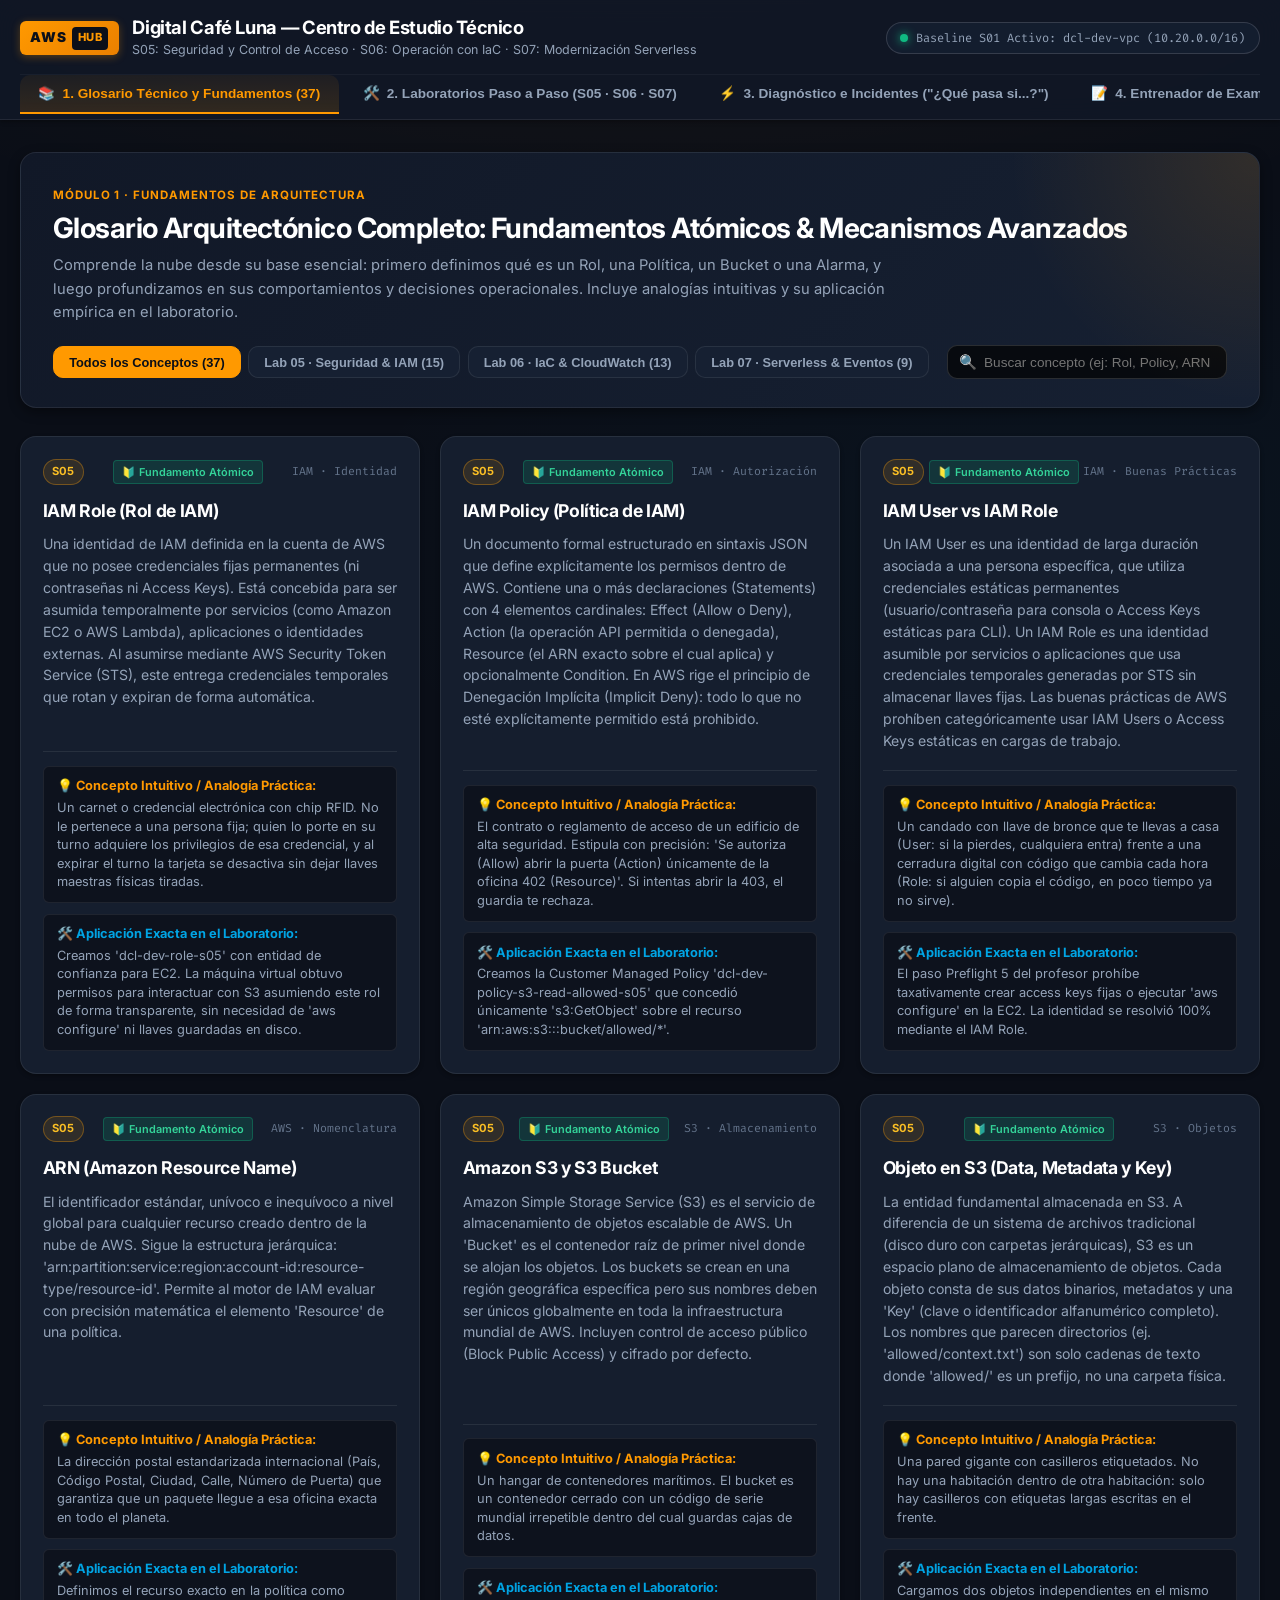
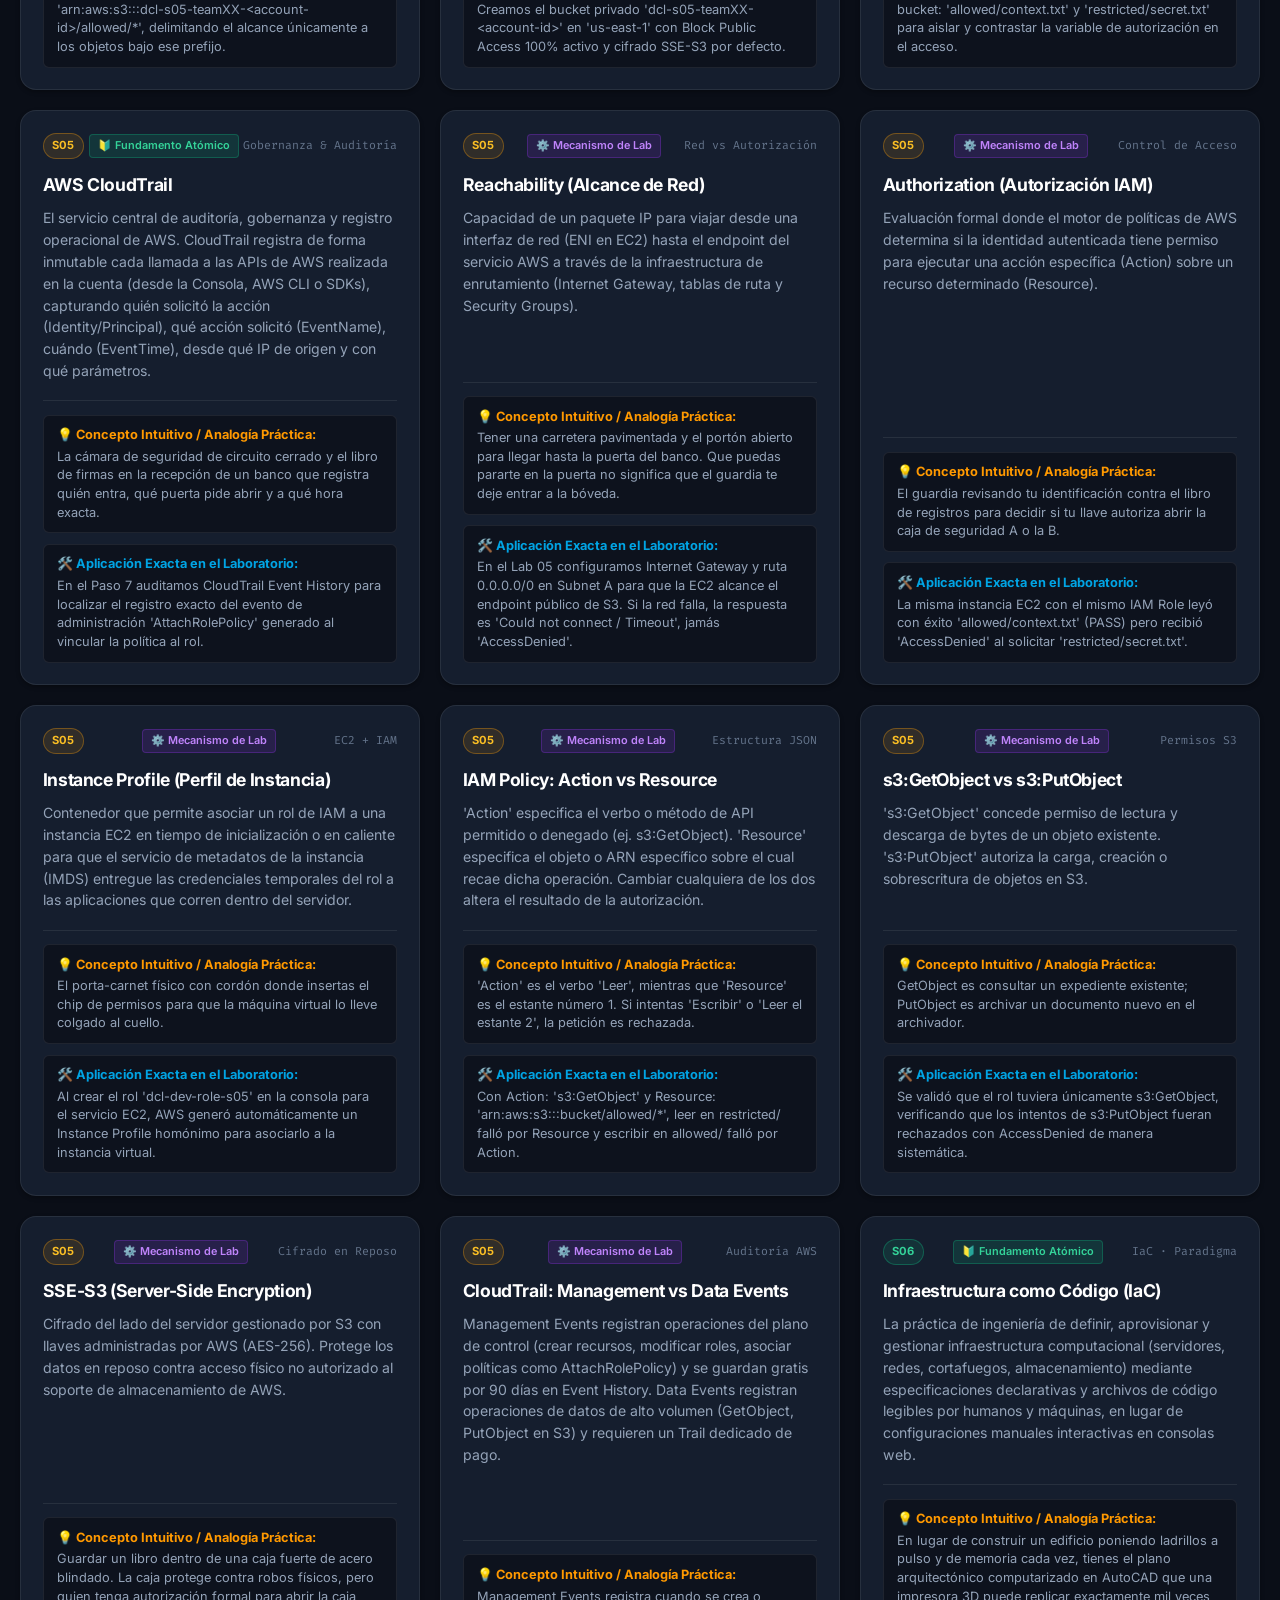
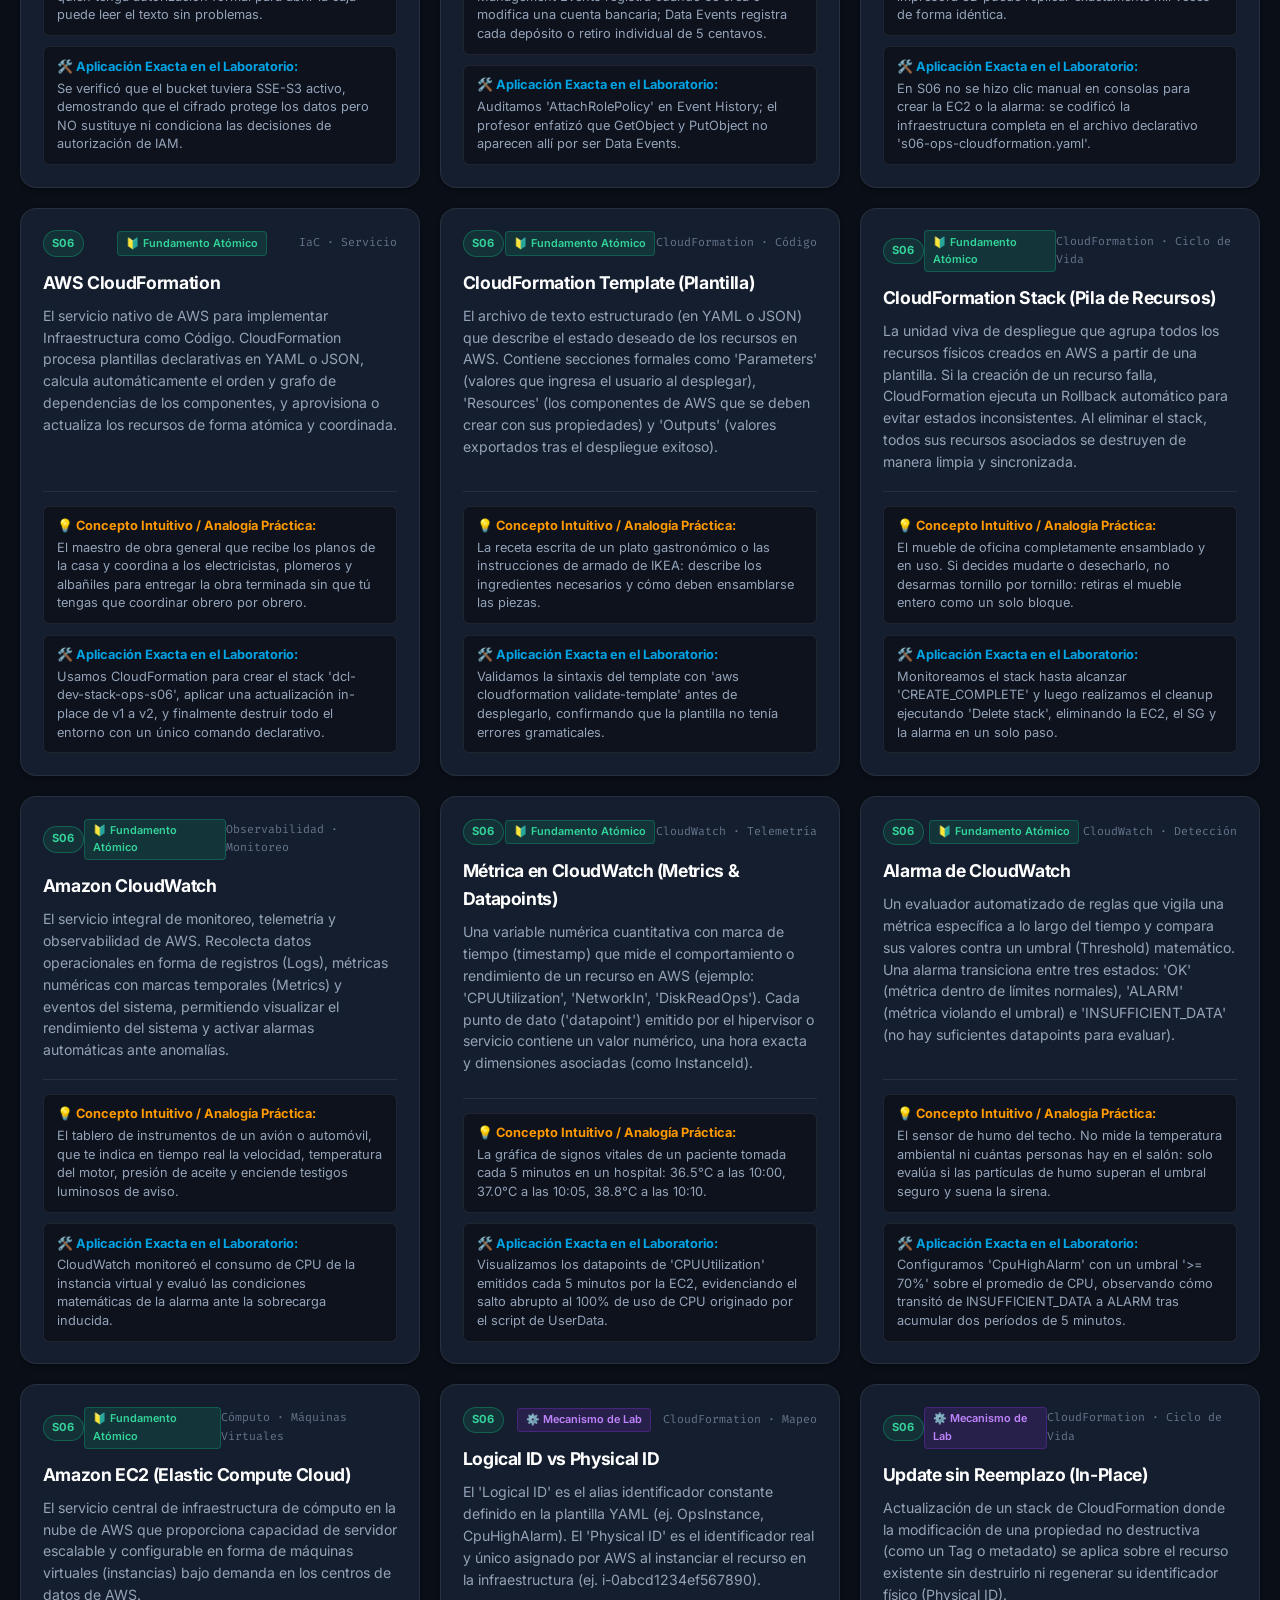
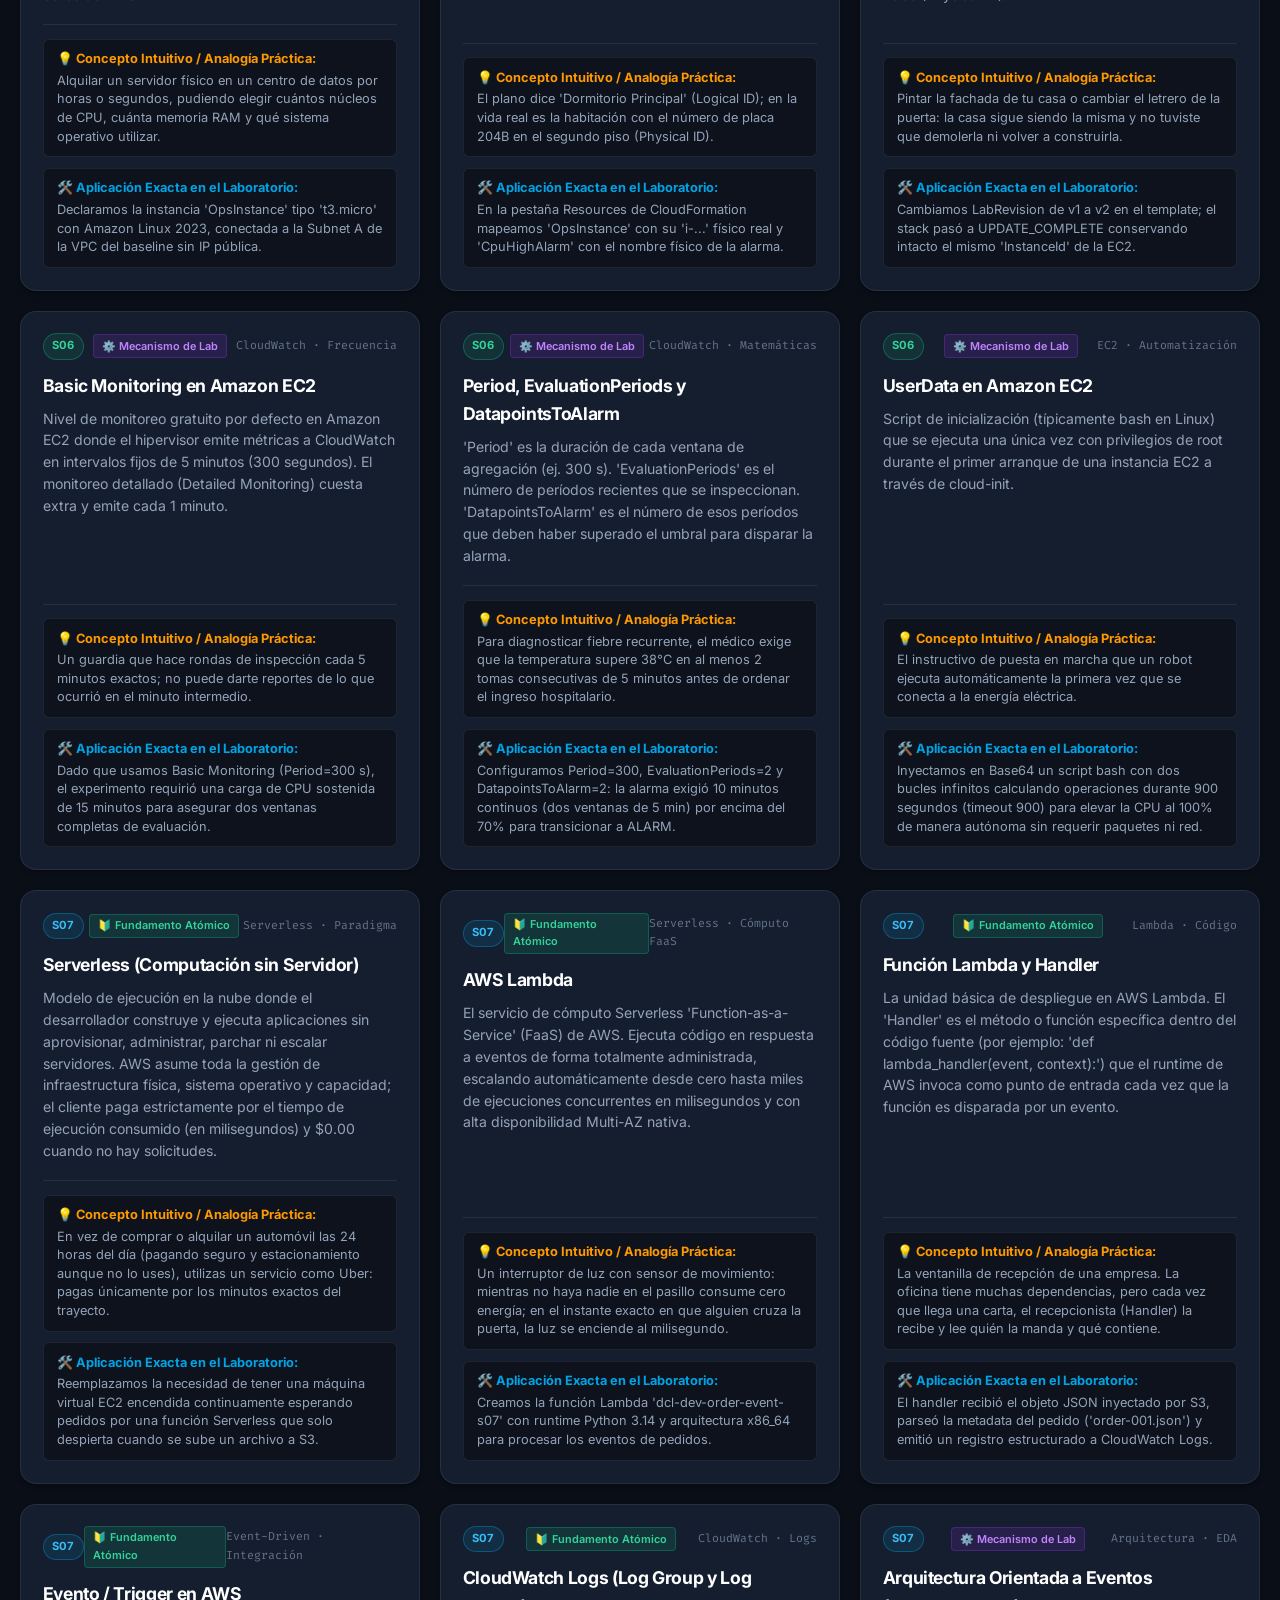
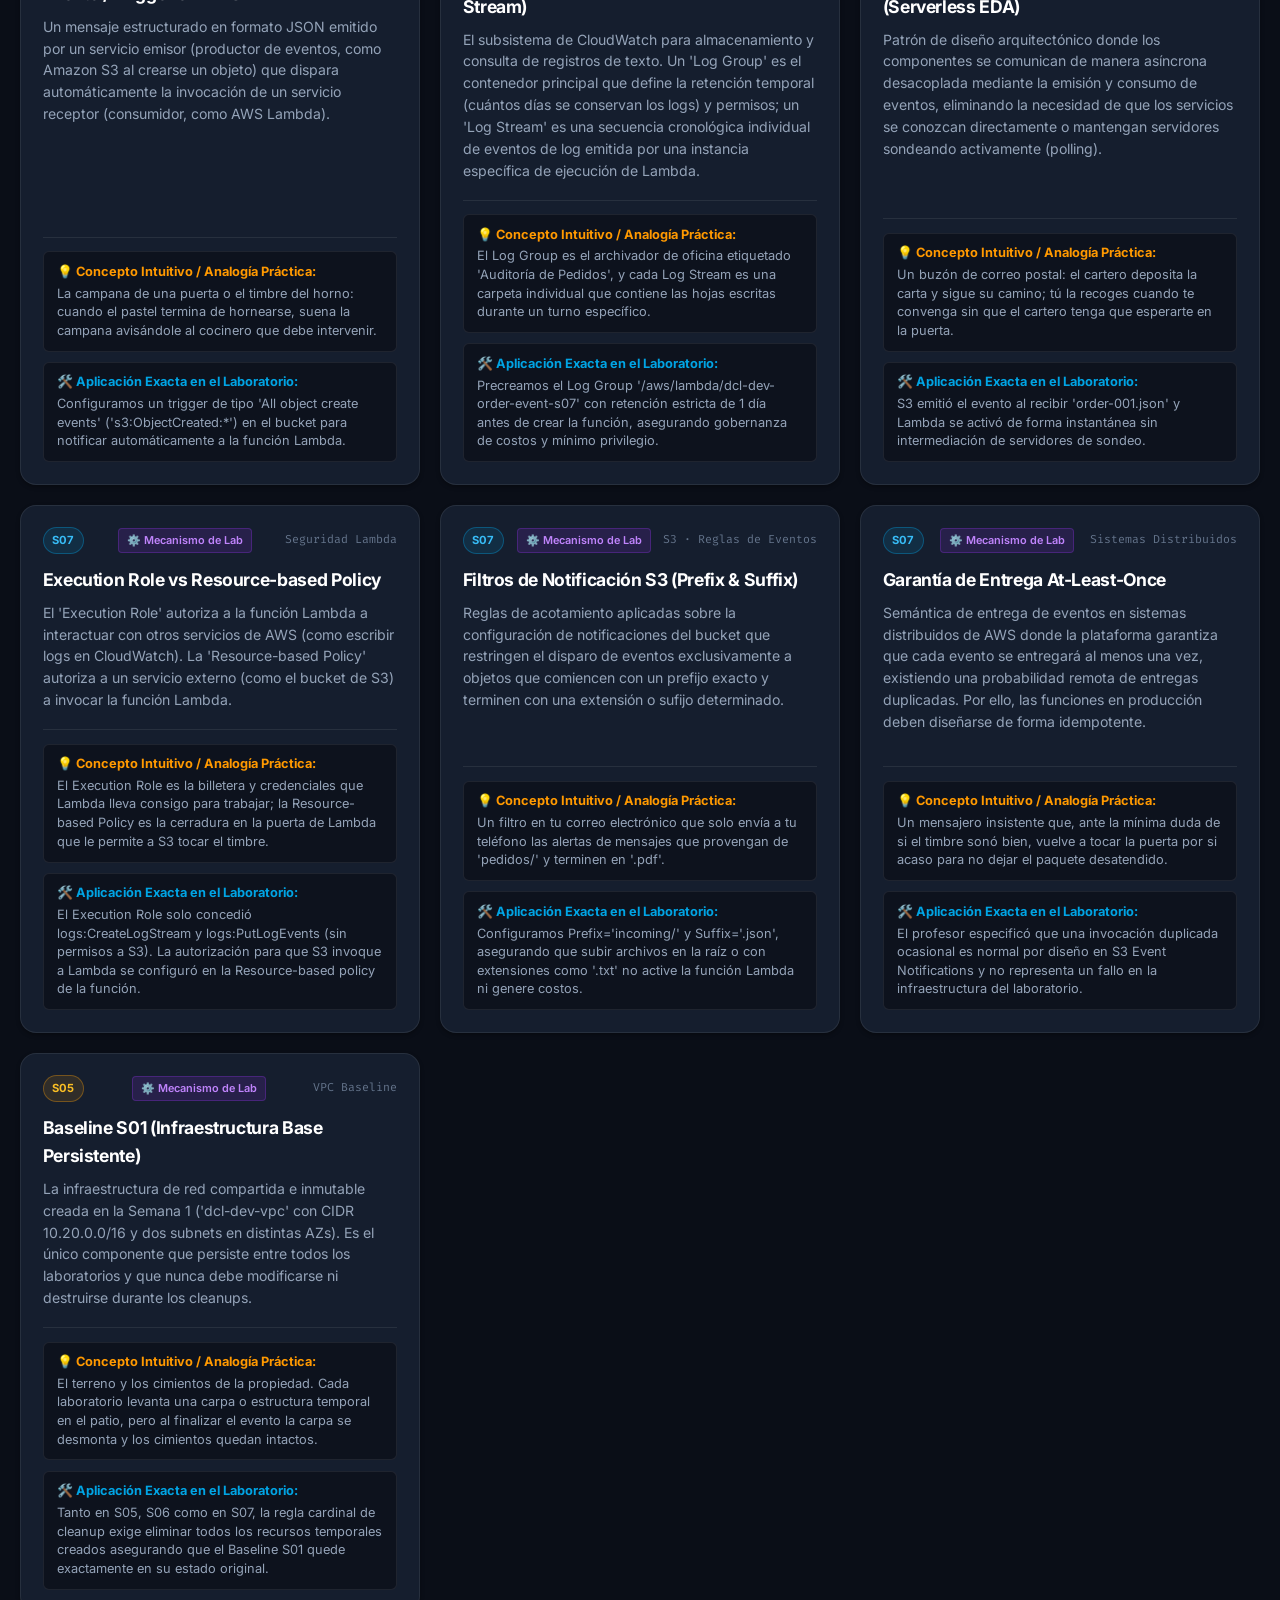
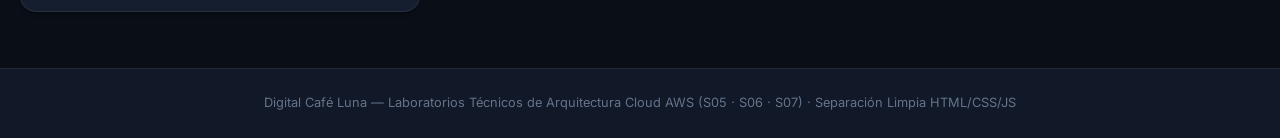
==== commit 86f99400: "feat: expand glossary to 37 concepts with 2-level hierarchy (atomic fundamentals + lab mechanisms)" ====
--- a/index.html
+++ b/index.html
@@ -42,7 +42,7 @@
       <!-- Barra de Navegación por Módulos -->
       <nav class="site-nav" id="main-nav" aria-label="Navegación principal">
         <button class="nav-tab-btn active" id="tab-glosario" onclick="switchTab('glosario')">
-          <span>📚</span> 1. Glosario Técnico y Fundamentos
+          <span>📚</span> 1. Glosario Técnico y Fundamentos (37)
         </button>
         <button class="nav-tab-btn" id="tab-labs" onclick="switchTab('labs')">
           <span>🛠️</span> 2. Laboratorios Paso a Paso (S05 · S06 · S07)
@@ -70,26 +70,26 @@
       <section class="tab-pane active" id="pane-glosario">
         <div class="section-banner">
           <span class="banner-tag">Módulo 1 · Fundamentos de Arquitectura</span>
-          <h2>Glosario Arquitectónico y Conceptos Esenciales</h2>
+          <h2>Glosario Arquitectónico Completo: Fundamentos Atómicos & Mecanismos Avanzados</h2>
           <p>
-            Domina la distinción rigurosa de cada componente en la nube. Cada término incluye su definición formal,
-            una analogía práctica para interiorizar el concepto y la evidencia exacta de cómo se aplicó en los laboratorios.
+            Comprende la nube desde su base esencial: primero definimos qué es un Rol, una Política, un Bucket o una Alarma,
+            y luego profundizamos en sus comportamientos y decisiones operacionales. Incluye analogías intuitivas y su aplicación empírica en el laboratorio.
           </p>
 
           <!-- Filtros y Búsqueda -->
           <div class="glossary-controls">
             <div class="filter-btn-group">
-              <button class="filter-pill-btn active" onclick="filterGlossary('all', this)">Todos los Conceptos (20)</button>
-              <button class="filter-pill-btn" onclick="filterGlossary('S05', this)">Lab 05 · Seguridad & IAM</button>
-              <button class="filter-pill-btn" onclick="filterGlossary('S06', this)">Lab 06 · IaC & CloudWatch</button>
-              <button class="filter-pill-btn" onclick="filterGlossary('S07', this)">Lab 07 · Serverless & Eventos</button>
+              <button class="filter-pill-btn active" onclick="filterGlossary('all', this)">Todos los Conceptos (37)</button>
+              <button class="filter-pill-btn" onclick="filterGlossary('S05', this)">Lab 05 · Seguridad & IAM (15)</button>
+              <button class="filter-pill-btn" onclick="filterGlossary('S06', this)">Lab 06 · IaC & CloudWatch (13)</button>
+              <button class="filter-pill-btn" onclick="filterGlossary('S07', this)">Lab 07 · Serverless & Eventos (9)</button>
             </div>
             <div class="search-input-wrapper">
               <span class="search-icon">🔍</span>
               <input type="text"
                      id="glossary-search-input"
                      class="search-input"
-                     placeholder="Buscar concepto, CLI, error..."
+                     placeholder="Buscar concepto (ej: Rol, Policy, ARN, Bucket, Lambda...)"
                      oninput="searchGlossary(this.value)" />
             </div>
           </div>
@@ -98,19 +98,190 @@
         <!-- Cuadrícula Estática de Tarjetas de Glosario -->
         <div class="cards-grid" id="glossary-cards-grid">
 
-          <article class="glossary-card" data-lab="S05">
+          <article class="glossary-card" data-lab="S05" data-level="Fundamento Atómico">
             <div>
               <div class="card-header-meta">
                 <span class="lab-badge s05">S05</span>
-                <span class="card-topic-tag">Red vs Autorización</span>
-              </div>
-              <h3>Reachability (Alcance de Red)</h3>
-              <p class="card-def">Capacidad de un paquete IP para viajar desde una interfaz de red (ENI en EC2) hasta el endpoint del servicio AWS a través de la infraestructura de enrutamiento (IGW, tablas de ruta y Security Groups).</p>
+                <span style="font-size: 0.68rem; padding: 0.15rem 0.5rem; border-radius: 4px; font-weight: 600; background: rgba(16,185,129,0.15); color: #34d399; border: 1px solid rgba(16,185,129,0.3);">
+                  🔰 Fundamento Atómico
+                </span>
+                <span class="card-topic-tag">IAM · Identidad</span>
+              </div>
+              <h3>IAM Role (Rol de IAM)</h3>
+              <p class="card-def">Una identidad de IAM definida en la cuenta de AWS que no posee credenciales fijas permanentes (ni contraseñas ni Access Keys). Está concebida para ser asumida temporalmente por servicios (como Amazon EC2 o AWS Lambda), aplicaciones o identidades externas. Al asumirse mediante AWS Security Token Service (STS), este entrega credenciales temporales que rotan y expiran de forma automática.</p>
             </div>
             <div class="card-callouts">
               <div class="callout-box analogy">
                 <strong class="callout-label">💡 Concepto Intuitivo / Analogía Práctica:</strong>
-                <span>Tener una carretera pavimentada y el portón abierto para llegar hasta la puerta del banco. Que puedas pararte en la puerta no significa que el vigilante te deje abrir la caja fuerte.</span>
+                <span>Un carnet o credencial electrónica con chip RFID. No le pertenece a una persona fija; quien lo porte en su turno adquiere los privilegios de esa credencial, y al expirar el turno la tarjeta se desactiva sin dejar llaves maestras físicas tiradas.</span>
+              </div>
+              <div class="callout-box lab-use">
+                <strong class="callout-label">🛠️ Aplicación Exacta en el Laboratorio:</strong>
+                <span>Creamos &#x27;dcl-dev-role-s05&#x27; con entidad de confianza para EC2. La máquina virtual obtuvo permisos para interactuar con S3 asumiendo este rol de forma transparente, sin necesidad de &#x27;aws configure&#x27; ni llaves guardadas en disco.</span>
+              </div>
+            </div>
+          </article>
+
+          <article class="glossary-card" data-lab="S05" data-level="Fundamento Atómico">
+            <div>
+              <div class="card-header-meta">
+                <span class="lab-badge s05">S05</span>
+                <span style="font-size: 0.68rem; padding: 0.15rem 0.5rem; border-radius: 4px; font-weight: 600; background: rgba(16,185,129,0.15); color: #34d399; border: 1px solid rgba(16,185,129,0.3);">
+                  🔰 Fundamento Atómico
+                </span>
+                <span class="card-topic-tag">IAM · Autorización</span>
+              </div>
+              <h3>IAM Policy (Política de IAM)</h3>
+              <p class="card-def">Un documento formal estructurado en sintaxis JSON que define explícitamente los permisos dentro de AWS. Contiene una o más declaraciones (Statements) con 4 elementos cardinales: Effect (Allow o Deny), Action (la operación API permitida o denegada), Resource (el ARN exacto sobre el cual aplica) y opcionalmente Condition. En AWS rige el principio de Denegación Implícita (Implicit Deny): todo lo que no esté explícitamente permitido está prohibido.</p>
+            </div>
+            <div class="card-callouts">
+              <div class="callout-box analogy">
+                <strong class="callout-label">💡 Concepto Intuitivo / Analogía Práctica:</strong>
+                <span>El contrato o reglamento de acceso de un edificio de alta seguridad. Estipula con precisión: &#x27;Se autoriza (Allow) abrir la puerta (Action) únicamente de la oficina 402 (Resource)&#x27;. Si intentas abrir la 403, el guardia te rechaza.</span>
+              </div>
+              <div class="callout-box lab-use">
+                <strong class="callout-label">🛠️ Aplicación Exacta en el Laboratorio:</strong>
+                <span>Creamos la Customer Managed Policy &#x27;dcl-dev-policy-s3-read-allowed-s05&#x27; que concedió únicamente &#x27;s3:GetObject&#x27; sobre el recurso &#x27;arn:aws:s3:::bucket/allowed/*&#x27;.</span>
+              </div>
+            </div>
+          </article>
+
+          <article class="glossary-card" data-lab="S05" data-level="Fundamento Atómico">
+            <div>
+              <div class="card-header-meta">
+                <span class="lab-badge s05">S05</span>
+                <span style="font-size: 0.68rem; padding: 0.15rem 0.5rem; border-radius: 4px; font-weight: 600; background: rgba(16,185,129,0.15); color: #34d399; border: 1px solid rgba(16,185,129,0.3);">
+                  🔰 Fundamento Atómico
+                </span>
+                <span class="card-topic-tag">IAM · Buenas Prácticas</span>
+              </div>
+              <h3>IAM User vs IAM Role</h3>
+              <p class="card-def">Un IAM User es una identidad de larga duración asociada a una persona específica, que utiliza credenciales estáticas permanentes (usuario/contraseña para consola o Access Keys estáticas para CLI). Un IAM Role es una identidad asumible por servicios o aplicaciones que usa credenciales temporales generadas por STS sin almacenar llaves fijas. Las buenas prácticas de AWS prohíben categóricamente usar IAM Users o Access Keys estáticas en cargas de trabajo.</p>
+            </div>
+            <div class="card-callouts">
+              <div class="callout-box analogy">
+                <strong class="callout-label">💡 Concepto Intuitivo / Analogía Práctica:</strong>
+                <span>Un candado con llave de bronce que te llevas a casa (User: si la pierdes, cualquiera entra) frente a una cerradura digital con código que cambia cada hora (Role: si alguien copia el código, en poco tiempo ya no sirve).</span>
+              </div>
+              <div class="callout-box lab-use">
+                <strong class="callout-label">🛠️ Aplicación Exacta en el Laboratorio:</strong>
+                <span>El paso Preflight 5 del profesor prohíbe taxativamente crear access keys fijas o ejecutar &#x27;aws configure&#x27; en la EC2. La identidad se resolvió 100% mediante el IAM Role.</span>
+              </div>
+            </div>
+          </article>
+
+          <article class="glossary-card" data-lab="S05" data-level="Fundamento Atómico">
+            <div>
+              <div class="card-header-meta">
+                <span class="lab-badge s05">S05</span>
+                <span style="font-size: 0.68rem; padding: 0.15rem 0.5rem; border-radius: 4px; font-weight: 600; background: rgba(16,185,129,0.15); color: #34d399; border: 1px solid rgba(16,185,129,0.3);">
+                  🔰 Fundamento Atómico
+                </span>
+                <span class="card-topic-tag">AWS · Nomenclatura</span>
+              </div>
+              <h3>ARN (Amazon Resource Name)</h3>
+              <p class="card-def">El identificador estándar, unívoco e inequívoco a nivel global para cualquier recurso creado dentro de la nube de AWS. Sigue la estructura jerárquica: &#x27;arn:partition:service:region:account-id:resource-type/resource-id&#x27;. Permite al motor de IAM evaluar con precisión matemática el elemento &#x27;Resource&#x27; de una política.</p>
+            </div>
+            <div class="card-callouts">
+              <div class="callout-box analogy">
+                <strong class="callout-label">💡 Concepto Intuitivo / Analogía Práctica:</strong>
+                <span>La dirección postal estandarizada internacional (País, Código Postal, Ciudad, Calle, Número de Puerta) que garantiza que un paquete llegue a esa oficina exacta en todo el planeta.</span>
+              </div>
+              <div class="callout-box lab-use">
+                <strong class="callout-label">🛠️ Aplicación Exacta en el Laboratorio:</strong>
+                <span>Definimos el recurso exacto en la política como &#x27;arn:aws:s3:::dcl-s05-teamXX-&lt;account-id&gt;/allowed/*&#x27;, delimitando el alcance únicamente a los objetos bajo ese prefijo.</span>
+              </div>
+            </div>
+          </article>
+
+          <article class="glossary-card" data-lab="S05" data-level="Fundamento Atómico">
+            <div>
+              <div class="card-header-meta">
+                <span class="lab-badge s05">S05</span>
+                <span style="font-size: 0.68rem; padding: 0.15rem 0.5rem; border-radius: 4px; font-weight: 600; background: rgba(16,185,129,0.15); color: #34d399; border: 1px solid rgba(16,185,129,0.3);">
+                  🔰 Fundamento Atómico
+                </span>
+                <span class="card-topic-tag">S3 · Almacenamiento</span>
+              </div>
+              <h3>Amazon S3 y S3 Bucket</h3>
+              <p class="card-def">Amazon Simple Storage Service (S3) es el servicio de almacenamiento de objetos escalable de AWS. Un &#x27;Bucket&#x27; es el contenedor raíz de primer nivel donde se alojan los objetos. Los buckets se crean en una región geográfica específica pero sus nombres deben ser únicos globalmente en toda la infraestructura mundial de AWS. Incluyen control de acceso público (Block Public Access) y cifrado por defecto.</p>
+            </div>
+            <div class="card-callouts">
+              <div class="callout-box analogy">
+                <strong class="callout-label">💡 Concepto Intuitivo / Analogía Práctica:</strong>
+                <span>Un hangar de contenedores marítimos. El bucket es un contenedor cerrado con un código de serie mundial irrepetible dentro del cual guardas cajas de datos.</span>
+              </div>
+              <div class="callout-box lab-use">
+                <strong class="callout-label">🛠️ Aplicación Exacta en el Laboratorio:</strong>
+                <span>Creamos el bucket privado &#x27;dcl-s05-teamXX-&lt;account-id&gt;&#x27; en &#x27;us-east-1&#x27; con Block Public Access 100% activo y cifrado SSE-S3 por defecto.</span>
+              </div>
+            </div>
+          </article>
+
+          <article class="glossary-card" data-lab="S05" data-level="Fundamento Atómico">
+            <div>
+              <div class="card-header-meta">
+                <span class="lab-badge s05">S05</span>
+                <span style="font-size: 0.68rem; padding: 0.15rem 0.5rem; border-radius: 4px; font-weight: 600; background: rgba(16,185,129,0.15); color: #34d399; border: 1px solid rgba(16,185,129,0.3);">
+                  🔰 Fundamento Atómico
+                </span>
+                <span class="card-topic-tag">S3 · Objetos</span>
+              </div>
+              <h3>Objeto en S3 (Data, Metadata y Key)</h3>
+              <p class="card-def">La entidad fundamental almacenada en S3. A diferencia de un sistema de archivos tradicional (disco duro con carpetas jerárquicas), S3 es un espacio plano de almacenamiento de objetos. Cada objeto consta de sus datos binarios, metadatos y una &#x27;Key&#x27; (clave o identificador alfanumérico completo). Los nombres que parecen directorios (ej. &#x27;allowed/context.txt&#x27;) son solo cadenas de texto donde &#x27;allowed/&#x27; es un prefijo, no una carpeta física.</p>
+            </div>
+            <div class="card-callouts">
+              <div class="callout-box analogy">
+                <strong class="callout-label">💡 Concepto Intuitivo / Analogía Práctica:</strong>
+                <span>Una pared gigante con casilleros etiquetados. No hay una habitación dentro de otra habitación: solo hay casilleros con etiquetas largas escritas en el frente.</span>
+              </div>
+              <div class="callout-box lab-use">
+                <strong class="callout-label">🛠️ Aplicación Exacta en el Laboratorio:</strong>
+                <span>Cargamos dos objetos independientes en el mismo bucket: &#x27;allowed/context.txt&#x27; y &#x27;restricted/secret.txt&#x27; para aislar y contrastar la variable de autorización en el acceso.</span>
+              </div>
+            </div>
+          </article>
+
+          <article class="glossary-card" data-lab="S05" data-level="Fundamento Atómico">
+            <div>
+              <div class="card-header-meta">
+                <span class="lab-badge s05">S05</span>
+                <span style="font-size: 0.68rem; padding: 0.15rem 0.5rem; border-radius: 4px; font-weight: 600; background: rgba(16,185,129,0.15); color: #34d399; border: 1px solid rgba(16,185,129,0.3);">
+                  🔰 Fundamento Atómico
+                </span>
+                <span class="card-topic-tag">Gobernanza &amp; Auditoría</span>
+              </div>
+              <h3>AWS CloudTrail</h3>
+              <p class="card-def">El servicio central de auditoría, gobernanza y registro operacional de AWS. CloudTrail registra de forma inmutable cada llamada a las APIs de AWS realizada en la cuenta (desde la Consola, AWS CLI o SDKs), capturando quién solicitó la acción (Identity/Principal), qué acción solicitó (EventName), cuándo (EventTime), desde qué IP de origen y con qué parámetros.</p>
+            </div>
+            <div class="card-callouts">
+              <div class="callout-box analogy">
+                <strong class="callout-label">💡 Concepto Intuitivo / Analogía Práctica:</strong>
+                <span>La cámara de seguridad de circuito cerrado y el libro de firmas en la recepción de un banco que registra quién entra, qué puerta pide abrir y a qué hora exacta.</span>
+              </div>
+              <div class="callout-box lab-use">
+                <strong class="callout-label">🛠️ Aplicación Exacta en el Laboratorio:</strong>
+                <span>En el Paso 7 auditamos CloudTrail Event History para localizar el registro exacto del evento de administración &#x27;AttachRolePolicy&#x27; generado al vincular la política al rol.</span>
+              </div>
+            </div>
+          </article>
+
+          <article class="glossary-card" data-lab="S05" data-level="Mecanismo Avanzado">
+            <div>
+              <div class="card-header-meta">
+                <span class="lab-badge s05">S05</span>
+                <span style="font-size: 0.68rem; padding: 0.15rem 0.5rem; border-radius: 4px; font-weight: 600; background: rgba(147,51,234,0.15); color: #c084fc; border: 1px solid rgba(147,51,234,0.3);">
+                  ⚙️ Mecanismo de Lab
+                </span>
+                <span class="card-topic-tag">Red vs Autorización</span>
+              </div>
+              <h3>Reachability (Alcance de Red)</h3>
+              <p class="card-def">Capacidad de un paquete IP para viajar desde una interfaz de red (ENI en EC2) hasta el endpoint del servicio AWS a través de la infraestructura de enrutamiento (Internet Gateway, tablas de ruta y Security Groups).</p>
+            </div>
+            <div class="card-callouts">
+              <div class="callout-box analogy">
+                <strong class="callout-label">💡 Concepto Intuitivo / Analogía Práctica:</strong>
+                <span>Tener una carretera pavimentada y el portón abierto para llegar hasta la puerta del banco. Que puedas pararte en la puerta no significa que el guardia te deje entrar a la bóveda.</span>
               </div>
               <div class="callout-box lab-use">
                 <strong class="callout-label">🛠️ Aplicación Exacta en el Laboratorio:</strong>
@@ -119,10 +290,13 @@
             </div>
           </article>
 
-          <article class="glossary-card" data-lab="S05">
+          <article class="glossary-card" data-lab="S05" data-level="Mecanismo Avanzado">
             <div>
               <div class="card-header-meta">
                 <span class="lab-badge s05">S05</span>
+                <span style="font-size: 0.68rem; padding: 0.15rem 0.5rem; border-radius: 4px; font-weight: 600; background: rgba(147,51,234,0.15); color: #c084fc; border: 1px solid rgba(147,51,234,0.3);">
+                  ⚙️ Mecanismo de Lab
+                </span>
                 <span class="card-topic-tag">Control de Acceso</span>
               </div>
               <h3>Authorization (Autorización IAM)</h3>
@@ -131,7 +305,7 @@
             <div class="card-callouts">
               <div class="callout-box analogy">
                 <strong class="callout-label">💡 Concepto Intuitivo / Analogía Práctica:</strong>
-                <span>El oficial de seguridad revisando tu identificación contra el libro de registros para decidir si puedes acceder a la bóveda A o a la bóveda B.</span>
+                <span>El guardia revisando tu identificación contra el libro de registros para decidir si tu llave autoriza abrir la caja de seguridad A o la B.</span>
               </div>
               <div class="callout-box lab-use">
                 <strong class="callout-label">🛠️ Aplicación Exacta en el Laboratorio:</strong>
@@ -140,56 +314,41 @@
             </div>
           </article>
 
-          <article class="glossary-card" data-lab="S05">
+          <article class="glossary-card" data-lab="S05" data-level="Mecanismo Avanzado">
             <div>
               <div class="card-header-meta">
                 <span class="lab-badge s05">S05</span>
-                <span class="card-topic-tag">Gestión de Identidades</span>
-              </div>
-              <h3>IAM Role &amp; Credenciales Temporales</h3>
-              <p class="card-def">Identidad de IAM sin credenciales estáticas permanentes, asumida por servicios como EC2 o Lambda mediante AWS Security Token Service (STS) que entrega llaves temporales autogestionadas.</p>
+                <span style="font-size: 0.68rem; padding: 0.15rem 0.5rem; border-radius: 4px; font-weight: 600; background: rgba(147,51,234,0.15); color: #c084fc; border: 1px solid rgba(147,51,234,0.3);">
+                  ⚙️ Mecanismo de Lab
+                </span>
+                <span class="card-topic-tag">EC2 + IAM</span>
+              </div>
+              <h3>Instance Profile (Perfil de Instancia)</h3>
+              <p class="card-def">Contenedor que permite asociar un rol de IAM a una instancia EC2 en tiempo de inicialización o en caliente para que el servicio de metadatos de la instancia (IMDS) entregue las credenciales temporales del rol a las aplicaciones que corren dentro del servidor.</p>
             </div>
             <div class="card-callouts">
               <div class="callout-box analogy">
                 <strong class="callout-label">💡 Concepto Intuitivo / Analogía Práctica:</strong>
-                <span>Un carnet digital con chip de radiofrecuencia que se renueva y expira automáticamente cada pocas horas, eliminando el riesgo de extraviar llaves maestras físicas.</span>
+                <span>El porta-carnet físico con cordón donde insertas el chip de permisos para que la máquina virtual lo lleve colgado al cuello.</span>
               </div>
               <div class="callout-box lab-use">
                 <strong class="callout-label">🛠️ Aplicación Exacta en el Laboratorio:</strong>
-                <span>Eliminó la necesidad de ejecutar &#x27;aws configure&#x27; o almacenar credenciales fijas (Access Key / Secret Key) dentro de la EC2 o en el código de Lambda.</span>
+                <span>Al crear el rol &#x27;dcl-dev-role-s05&#x27; en la consola para el servicio EC2, AWS generó automáticamente un Instance Profile homónimo para asociarlo a la instancia virtual.</span>
               </div>
             </div>
           </article>
 
-          <article class="glossary-card" data-lab="S05">
+          <article class="glossary-card" data-lab="S05" data-level="Mecanismo Avanzado">
             <div>
               <div class="card-header-meta">
                 <span class="lab-badge s05">S05</span>
-                <span class="card-topic-tag">EC2 + IAM</span>
-              </div>
-              <h3>Instance Profile (Perfil de Instancia)</h3>
-              <p class="card-def">Contenedor que permite asociar un rol de IAM a una instancia EC2 en tiempo de inicialización o en caliente.</p>
-            </div>
-            <div class="card-callouts">
-              <div class="callout-box analogy">
-                <strong class="callout-label">💡 Concepto Intuitivo / Analogía Práctica:</strong>
-                <span>El porta-carnet físico con cordón donde insertas el chip de permisos para que el servidor lo porte consigo.</span>
-              </div>
-              <div class="callout-box lab-use">
-                <strong class="callout-label">🛠️ Aplicación Exacta en el Laboratorio:</strong>
-                <span>Al crear el rol &#x27;dcl-dev-role-s05&#x27; en la consola para el servicio EC2, AWS generó automáticamente un Instance Profile homónimo para asociarlo a la instancia virtual.</span>
-              </div>
-            </div>
-          </article>
-
-          <article class="glossary-card" data-lab="S05">
-            <div>
-              <div class="card-header-meta">
-                <span class="lab-badge s05">S05</span>
+                <span style="font-size: 0.68rem; padding: 0.15rem 0.5rem; border-radius: 4px; font-weight: 600; background: rgba(147,51,234,0.15); color: #c084fc; border: 1px solid rgba(147,51,234,0.3);">
+                  ⚙️ Mecanismo de Lab
+                </span>
                 <span class="card-topic-tag">Estructura JSON</span>
               </div>
               <h3>IAM Policy: Action vs Resource</h3>
-              <p class="card-def">&#x27;Action&#x27; especifica la operación o verbo API permitido o denegado (ej. s3:GetObject). &#x27;Resource&#x27; restringe el objeto o ARN específico sobre el cual recae dicha operación.</p>
+              <p class="card-def">&#x27;Action&#x27; especifica el verbo o método de API permitido o denegado (ej. s3:GetObject). &#x27;Resource&#x27; especifica el objeto o ARN específico sobre el cual recae dicha operación. Cambiar cualquiera de los dos altera el resultado de la autorización.</p>
             </div>
             <div class="card-callouts">
               <div class="callout-box analogy">
@@ -203,14 +362,17 @@
             </div>
           </article>
 
-          <article class="glossary-card" data-lab="S05">
+          <article class="glossary-card" data-lab="S05" data-level="Mecanismo Avanzado">
             <div>
               <div class="card-header-meta">
                 <span class="lab-badge s05">S05</span>
+                <span style="font-size: 0.68rem; padding: 0.15rem 0.5rem; border-radius: 4px; font-weight: 600; background: rgba(147,51,234,0.15); color: #c084fc; border: 1px solid rgba(147,51,234,0.3);">
+                  ⚙️ Mecanismo de Lab
+                </span>
                 <span class="card-topic-tag">Permisos S3</span>
               </div>
               <h3>s3:GetObject vs s3:PutObject</h3>
-              <p class="card-def">&#x27;s3:GetObject&#x27; concede permiso de lectura y descarga de bytes de un objeto existente. &#x27;s3:PutObject&#x27; autoriza la carga, creación o sobrescritura de objetos.</p>
+              <p class="card-def">&#x27;s3:GetObject&#x27; concede permiso de lectura y descarga de bytes de un objeto existente. &#x27;s3:PutObject&#x27; autoriza la carga, creación o sobrescritura de objetos en S3.</p>
             </div>
             <div class="card-callouts">
               <div class="callout-box analogy">
@@ -224,296 +386,602 @@
             </div>
           </article>
 
-          <article class="glossary-card" data-lab="S05">
+          <article class="glossary-card" data-lab="S05" data-level="Mecanismo Avanzado">
             <div>
               <div class="card-header-meta">
                 <span class="lab-badge s05">S05</span>
+                <span style="font-size: 0.68rem; padding: 0.15rem 0.5rem; border-radius: 4px; font-weight: 600; background: rgba(147,51,234,0.15); color: #c084fc; border: 1px solid rgba(147,51,234,0.3);">
+                  ⚙️ Mecanismo de Lab
+                </span>
                 <span class="card-topic-tag">Cifrado en Reposo</span>
               </div>
               <h3>SSE-S3 (Server-Side Encryption)</h3>
-              <p class="card-def">Cifrado del lado del servidor gestionado por Amazon S3 (AES-256). Protege los bloques físicos de datos almacenados en los discos del centro de datos.</p>
+              <p class="card-def">Cifrado del lado del servidor gestionado por S3 con llaves administradas por AWS (AES-256). Protege los datos en reposo contra acceso físico no autorizado al soporte de almacenamiento de AWS.</p>
             </div>
             <div class="card-callouts">
               <div class="callout-box analogy">
                 <strong class="callout-label">💡 Concepto Intuitivo / Analogía Práctica:</strong>
-                <span>Cerrar los archivadores con llave en la bodega del banco. Protege ante el robo del mueble físico, pero no decide si un empleado tiene autorización para consultar los expedientes.</span>
+                <span>Guardar un libro dentro de una caja fuerte de acero blindado. La caja protege contra robos físicos, pero quien tenga autorización formal para abrir la caja puede leer el texto sin problemas.</span>
               </div>
               <div class="callout-box lab-use">
                 <strong class="callout-label">🛠️ Aplicación Exacta en el Laboratorio:</strong>
-                <span>Cifrar el bucket con SSE-S3 demostró que el cifrado en reposo no influye en las decisiones de autorización ni produce errores de AccessDenied para usuarios autorizados.</span>
+                <span>Se verificó que el bucket tuviera SSE-S3 activo, demostrando que el cifrado protege los datos pero NO sustituye ni condiciona las decisiones de autorización de IAM.</span>
               </div>
             </div>
           </article>
 
-          <article class="glossary-card" data-lab="S05">
+          <article class="glossary-card" data-lab="S05" data-level="Mecanismo Avanzado">
             <div>
               <div class="card-header-meta">
                 <span class="lab-badge s05">S05</span>
-                <span class="card-topic-tag">Auditoría &amp; Trazabilidad</span>
+                <span style="font-size: 0.68rem; padding: 0.15rem 0.5rem; border-radius: 4px; font-weight: 600; background: rgba(147,51,234,0.15); color: #c084fc; border: 1px solid rgba(147,51,234,0.3);">
+                  ⚙️ Mecanismo de Lab
+                </span>
+                <span class="card-topic-tag">Auditoría AWS</span>
               </div>
               <h3>CloudTrail: Management vs Data Events</h3>
-              <p class="card-def">Management Events registran operaciones de plano de control (crear roles, asociar políticas). Data Events registran operaciones de plano de datos (leer/escribir objetos S3, invocar Lambdas).</p>
+              <p class="card-def">Management Events registran operaciones del plano de control (crear recursos, modificar roles, asociar políticas como AttachRolePolicy) y se guardan gratis por 90 días en Event History. Data Events registran operaciones de datos de alto volumen (GetObject, PutObject en S3) y requieren un Trail dedicado de pago.</p>
             </div>
             <div class="card-callouts">
               <div class="callout-box analogy">
                 <strong class="callout-label">💡 Concepto Intuitivo / Analogía Práctica:</strong>
-                <span>Management Events es el libro de actas notarial de contratación del personal. Data Events es la cámara que graba cada vez que alguien saca una hoja del cajón.</span>
+                <span>Management Events registra cuando se crea o modifica una cuenta bancaria; Data Events registra cada depósito o retiro individual de 5 centavos.</span>
               </div>
               <div class="callout-box lab-use">
                 <strong class="callout-label">🛠️ Aplicación Exacta en el Laboratorio:</strong>
-                <span>En el Event History de CloudTrail se auditó &#x27;AttachRolePolicy&#x27; (Management Event). No se visualizan &#x27;GetObject&#x27; ni &#x27;PutObject&#x27; porque corresponden a Data Events que requieren trails dedicados.</span>
+                <span>Auditamos &#x27;AttachRolePolicy&#x27; en Event History; el profesor enfatizó que GetObject y PutObject no aparecen allí por ser Data Events.</span>
               </div>
             </div>
           </article>
 
-          <article class="glossary-card" data-lab="S06">
+          <article class="glossary-card" data-lab="S06" data-level="Fundamento Atómico">
             <div>
               <div class="card-header-meta">
                 <span class="lab-badge s06">S06</span>
-                <span class="card-topic-tag">Infraestructura como Código (IaC)</span>
-              </div>
-              <h3>CloudFormation: Template vs Stack</h3>
-              <p class="card-def">El Template es la declaración declarativa en YAML/JSON del estado deseado. El Stack es la colección unificada de recursos aprovisionados y gestionados colectivamente.</p>
+                <span style="font-size: 0.68rem; padding: 0.15rem 0.5rem; border-radius: 4px; font-weight: 600; background: rgba(16,185,129,0.15); color: #34d399; border: 1px solid rgba(16,185,129,0.3);">
+                  🔰 Fundamento Atómico
+                </span>
+                <span class="card-topic-tag">IaC · Paradigma</span>
+              </div>
+              <h3>Infraestructura como Código (IaC)</h3>
+              <p class="card-def">La práctica de ingeniería de definir, aprovisionar y gestionar infraestructura computacional (servidores, redes, cortafuegos, almacenamiento) mediante especificaciones declarativas y archivos de código legibles por humanos y máquinas, en lugar de configuraciones manuales interactivas en consolas web.</p>
             </div>
             <div class="card-callouts">
               <div class="callout-box analogy">
                 <strong class="callout-label">💡 Concepto Intuitivo / Analogía Práctica:</strong>
-                <span>El Template es el plano arquitectónico en papel; el Stack es la edificación real construida y lista para operar.</span>
+                <span>En lugar de construir un edificio poniendo ladrillos a pulso y de memoria cada vez, tienes el plano arquitectónico computarizado en AutoCAD que una impresora 3D puede replicar exactamente mil veces de forma idéntica.</span>
               </div>
               <div class="callout-box lab-use">
                 <strong class="callout-label">🛠️ Aplicación Exacta en el Laboratorio:</strong>
-                <span>El archivo fuente fue &#x27;s06-ops-cloudformation.yaml&#x27; y la unidad aprovisionada en la cuenta fue el stack &#x27;dcl-dev-stack-ops-s06&#x27;.</span>
+                <span>En S06 no se hizo clic manual en consolas para crear la EC2 o la alarma: se codificó la infraestructura completa en el archivo declarativo &#x27;s06-ops-cloudformation.yaml&#x27;.</span>
               </div>
             </div>
           </article>
 
-          <article class="glossary-card" data-lab="S06">
+          <article class="glossary-card" data-lab="S06" data-level="Fundamento Atómico">
             <div>
               <div class="card-header-meta">
                 <span class="lab-badge s06">S06</span>
-                <span class="card-topic-tag">CloudFormation</span>
-              </div>
-              <h3>Logical ID vs Physical ID</h3>
-              <p class="card-def">El Logical ID es el identificador simbólico dentro de la plantilla. El Physical ID es el identificador único e inmutable asignado por AWS al crear el recurso en el entorno.</p>
+                <span style="font-size: 0.68rem; padding: 0.15rem 0.5rem; border-radius: 4px; font-weight: 600; background: rgba(16,185,129,0.15); color: #34d399; border: 1px solid rgba(16,185,129,0.3);">
+                  🔰 Fundamento Atómico
+                </span>
+                <span class="card-topic-tag">IaC · Servicio</span>
+              </div>
+              <h3>AWS CloudFormation</h3>
+              <p class="card-def">El servicio nativo de AWS para implementar Infraestructura como Código. CloudFormation procesa plantillas declarativas en YAML o JSON, calcula automáticamente el orden y grafo de dependencias de los componentes, y aprovisiona o actualiza los recursos de forma atómica y coordinada.</p>
             </div>
             <div class="card-callouts">
               <div class="callout-box analogy">
                 <strong class="callout-label">💡 Concepto Intuitivo / Analogía Práctica:</strong>
-                <span>Logical ID es la etiqueta &#x27;VehículoDeCarga&#x27; en el contrato; Physical ID es la placa de matrícula &#x27;i-09f42b...&#x27; asignada por el registro vehicular.</span>
+                <span>El maestro de obra general que recibe los planos de la casa y coordina a los electricistas, plomeros y albañiles para entregar la obra terminada sin que tú tengas que coordinar obrero por obrero.</span>
               </div>
               <div class="callout-box lab-use">
                 <strong class="callout-label">🛠️ Aplicación Exacta en el Laboratorio:</strong>
-                <span>El recurso lógico &#x27;OpsInstance&#x27; del YAML se materializó en AWS con el Physical ID &#x27;i-0123456789abcdef0&#x27;.</span>
+                <span>Usamos CloudFormation para crear el stack &#x27;dcl-dev-stack-ops-s06&#x27;, aplicar una actualización in-place de v1 a v2, y finalmente destruir todo el entorno con un único comando declarativo.</span>
               </div>
             </div>
           </article>
 
-          <article class="glossary-card" data-lab="S06">
+          <article class="glossary-card" data-lab="S06" data-level="Fundamento Atómico">
             <div>
               <div class="card-header-meta">
                 <span class="lab-badge s06">S06</span>
-                <span class="card-topic-tag">Ciclo de Vida IaC</span>
-              </div>
-              <h3>Update sin Reemplazo (In-Place)</h3>
-              <p class="card-def">Actualización de un stack donde los cambios se aplican a propiedades no críticas (como Tags o descripciones) sin requerir la destrucción y recreación del recurso.</p>
+                <span style="font-size: 0.68rem; padding: 0.15rem 0.5rem; border-radius: 4px; font-weight: 600; background: rgba(16,185,129,0.15); color: #34d399; border: 1px solid rgba(16,185,129,0.3);">
+                  🔰 Fundamento Atómico
+                </span>
+                <span class="card-topic-tag">CloudFormation · Código</span>
+              </div>
+              <h3>CloudFormation Template (Plantilla)</h3>
+              <p class="card-def">El archivo de texto estructurado (en YAML o JSON) que describe el estado deseado de los recursos en AWS. Contiene secciones formales como &#x27;Parameters&#x27; (valores que ingresa el usuario al desplegar), &#x27;Resources&#x27; (los componentes de AWS que se deben crear con sus propiedades) y &#x27;Outputs&#x27; (valores exportados tras el despliegue exitoso).</p>
             </div>
             <div class="card-callouts">
               <div class="callout-box analogy">
                 <strong class="callout-label">💡 Concepto Intuitivo / Analogía Práctica:</strong>
-                <span>Cambiar la etiqueta identificadora en una máquina industrial sin necesidad de desarmarla ni detener la fábrica.</span>
+                <span>La receta escrita de un plato gastronómico o las instrucciones de armado de IKEA: describe los ingredientes necesarios y cómo deben ensamblarse las piezas.</span>
               </div>
               <div class="callout-box lab-use">
                 <strong class="callout-label">🛠️ Aplicación Exacta en el Laboratorio:</strong>
-                <span>Se actualizó el parámetro &#x27;LabRevision&#x27; de v1 a v2, validando que el InstanceId de la instancia EC2 se mantuvo idéntico antes y después de la operación.</span>
+                <span>Validamos la sintaxis del template con &#x27;aws cloudformation validate-template&#x27; antes de desplegarlo, confirmando que la plantilla no tenía errores gramaticales.</span>
               </div>
             </div>
           </article>
 
-          <article class="glossary-card" data-lab="S06">
+          <article class="glossary-card" data-lab="S06" data-level="Fundamento Atómico">
             <div>
               <div class="card-header-meta">
                 <span class="lab-badge s06">S06</span>
-                <span class="card-topic-tag">Métricas CloudWatch</span>
-              </div>
-              <h3>Basic Monitoring en Amazon EC2</h3>
-              <p class="card-def">Monitoreo estándar sin costo adicional provisto por el hipervisor de AWS, con granularidad de métricas cada 5 minutos (300 segundos).</p>
+                <span style="font-size: 0.68rem; padding: 0.15rem 0.5rem; border-radius: 4px; font-weight: 600; background: rgba(16,185,129,0.15); color: #34d399; border: 1px solid rgba(16,185,129,0.3);">
+                  🔰 Fundamento Atómico
+                </span>
+                <span class="card-topic-tag">CloudFormation · Ciclo de Vida</span>
+              </div>
+              <h3>CloudFormation Stack (Pila de Recursos)</h3>
+              <p class="card-def">La unidad viva de despliegue que agrupa todos los recursos físicos creados en AWS a partir de una plantilla. Si la creación de un recurso falla, CloudFormation ejecuta un Rollback automático para evitar estados inconsistentes. Al eliminar el stack, todos sus recursos asociados se destruyen de manera limpia y sincronizada.</p>
             </div>
             <div class="card-callouts">
               <div class="callout-box analogy">
                 <strong class="callout-label">💡 Concepto Intuitivo / Analogía Práctica:</strong>
-                <span>Un supervisor que realiza un control de temperatura cada 5 minutos exactos en lugar de monitorear segundo a segundo.</span>
+                <span>El mueble de oficina completamente ensamblado y en uso. Si decides mudarte o desecharlo, no desarmas tornillo por tornillo: retiras el mueble entero como un solo bloque.</span>
               </div>
               <div class="callout-box lab-use">
                 <strong class="callout-label">🛠️ Aplicación Exacta en el Laboratorio:</strong>
-                <span>Dado que cada datapoint toma 5 minutos y la alarma requiere 2 períodos consecutivos, la carga de UserData debió sostenerse durante 15 minutos (900 s).</span>
+                <span>Monitoreamos el stack hasta alcanzar &#x27;CREATE_COMPLETE&#x27; y luego realizamos el cleanup ejecutando &#x27;Delete stack&#x27;, eliminando la EC2, el SG y la alarma en un solo paso.</span>
               </div>
             </div>
           </article>
 
-          <article class="glossary-card" data-lab="S06">
+          <article class="glossary-card" data-lab="S06" data-level="Fundamento Atómico">
             <div>
               <div class="card-header-meta">
                 <span class="lab-badge s06">S06</span>
-                <span class="card-topic-tag">Alarmas CloudWatch</span>
-              </div>
-              <h3>Period, EvaluationPeriods y DatapointsToAlarm</h3>
-              <p class="card-def">Period: tamaño de la ventana de agregación (300 s). EvaluationPeriods: cantidad de ventanas recientes analizadas (2). DatapointsToAlarm: cantidad de períodos anómalos requeridos para cambiar a estado ALARM (2).</p>
+                <span style="font-size: 0.68rem; padding: 0.15rem 0.5rem; border-radius: 4px; font-weight: 600; background: rgba(16,185,129,0.15); color: #34d399; border: 1px solid rgba(16,185,129,0.3);">
+                  🔰 Fundamento Atómico
+                </span>
+                <span class="card-topic-tag">Observabilidad · Monitoreo</span>
+              </div>
+              <h3>Amazon CloudWatch</h3>
+              <p class="card-def">El servicio integral de monitoreo, telemetría y observabilidad de AWS. Recolecta datos operacionales en forma de registros (Logs), métricas numéricas con marcas temporales (Metrics) y eventos del sistema, permitiendo visualizar el rendimiento del sistema y activar alarmas automáticas ante anomalías.</p>
             </div>
             <div class="card-callouts">
               <div class="callout-box analogy">
                 <strong class="callout-label">💡 Concepto Intuitivo / Analogía Práctica:</strong>
-                <span>Para emitir una alerta, el sistema exige comprobar que en 2 mediciones consecutivas de 5 minutos el promedio superó el 70%.</span>
+                <span>El tablero de instrumentos de un avión o automóvil, que te indica en tiempo real la velocidad, temperatura del motor, presión de aceite y enciende testigos luminosos de aviso.</span>
               </div>
               <div class="callout-box lab-use">
                 <strong class="callout-label">🛠️ Aplicación Exacta en el Laboratorio:</strong>
-                <span>La alarma inició en estado &#x27;INSUFFICIENT_DATA&#x27; hasta completar la recolección de los dos períodos de métricas requeridos.</span>
+                <span>CloudWatch monitoreó el consumo de CPU de la instancia virtual y evaluó las condiciones matemáticas de la alarma ante la sobrecarga inducida.</span>
               </div>
             </div>
           </article>
 
-          <article class="glossary-card" data-lab="S06">
+          <article class="glossary-card" data-lab="S06" data-level="Fundamento Atómico">
             <div>
               <div class="card-header-meta">
                 <span class="lab-badge s06">S06</span>
-                <span class="card-topic-tag">Automatización de Arranque</span>
-              </div>
-              <h3>UserData en Amazon EC2</h3>
-              <p class="card-def">Script de shell ejecutado con privilegios de root una única vez durante el primer inicio de la instancia para configuración y arranque autónomo.</p>
+                <span style="font-size: 0.68rem; padding: 0.15rem 0.5rem; border-radius: 4px; font-weight: 600; background: rgba(16,185,129,0.15); color: #34d399; border: 1px solid rgba(16,185,129,0.3);">
+                  🔰 Fundamento Atómico
+                </span>
+                <span class="card-topic-tag">CloudWatch · Telemetría</span>
+              </div>
+              <h3>Métrica en CloudWatch (Metrics &amp; Datapoints)</h3>
+              <p class="card-def">Una variable numérica cuantitativa con marca de tiempo (timestamp) que mide el comportamiento o rendimiento de un recurso en AWS (ejemplo: &#x27;CPUUtilization&#x27;, &#x27;NetworkIn&#x27;, &#x27;DiskReadOps&#x27;). Cada punto de dato (&#x27;datapoint&#x27;) emitido por el hipervisor o servicio contiene un valor numérico, una hora exacta y dimensiones asociadas (como InstanceId).</p>
             </div>
             <div class="card-callouts">
               <div class="callout-box analogy">
                 <strong class="callout-label">💡 Concepto Intuitivo / Analogía Práctica:</strong>
-                <span>La lista de instrucciones preprogramadas que ejecuta un dispositivo al encenderse por primera vez de fábrica.</span>
+                <span>La gráfica de signos vitales de un paciente tomada cada 5 minutos en un hospital: 36.5°C a las 10:00, 37.0°C a las 10:05, 38.8°C a las 10:10.</span>
               </div>
               <div class="callout-box lab-use">
                 <strong class="callout-label">🛠️ Aplicación Exacta en el Laboratorio:</strong>
-                <span>Se ejecutaron 2 bucles de saturación de CPU con &#x27;timeout 900 bash -c &quot;while :; do :; done&quot;&#x27; sin requerir conexión SSH ni acceso a Internet.</span>
+                <span>Visualizamos los datapoints de &#x27;CPUUtilization&#x27; emitidos cada 5 minutos por la EC2, evidenciando el salto abrupto al 100% de uso de CPU originado por el script de UserData.</span>
               </div>
             </div>
           </article>
 
-          <article class="glossary-card" data-lab="S07">
+          <article class="glossary-card" data-lab="S06" data-level="Fundamento Atómico">
+            <div>
+              <div class="card-header-meta">
+                <span class="lab-badge s06">S06</span>
+                <span style="font-size: 0.68rem; padding: 0.15rem 0.5rem; border-radius: 4px; font-weight: 600; background: rgba(16,185,129,0.15); color: #34d399; border: 1px solid rgba(16,185,129,0.3);">
+                  🔰 Fundamento Atómico
+                </span>
+                <span class="card-topic-tag">CloudWatch · Detección</span>
+              </div>
+              <h3>Alarma de CloudWatch</h3>
+              <p class="card-def">Un evaluador automatizado de reglas que vigila una métrica específica a lo largo del tiempo y compara sus valores contra un umbral (Threshold) matemático. Una alarma transiciona entre tres estados: &#x27;OK&#x27; (métrica dentro de límites normales), &#x27;ALARM&#x27; (métrica violando el umbral) e &#x27;INSUFFICIENT_DATA&#x27; (no hay suficientes datapoints para evaluar).</p>
+            </div>
+            <div class="card-callouts">
+              <div class="callout-box analogy">
+                <strong class="callout-label">💡 Concepto Intuitivo / Analogía Práctica:</strong>
+                <span>El sensor de humo del techo. No mide la temperatura ambiental ni cuántas personas hay en el salón: solo evalúa si las partículas de humo superan el umbral seguro y suena la sirena.</span>
+              </div>
+              <div class="callout-box lab-use">
+                <strong class="callout-label">🛠️ Aplicación Exacta en el Laboratorio:</strong>
+                <span>Configuramos &#x27;CpuHighAlarm&#x27; con un umbral &#x27;&gt;= 70%&#x27; sobre el promedio de CPU, observando cómo transitó de INSUFFICIENT_DATA a ALARM tras acumular dos períodos de 5 minutos.</span>
+              </div>
+            </div>
+          </article>
+
+          <article class="glossary-card" data-lab="S06" data-level="Fundamento Atómico">
+            <div>
+              <div class="card-header-meta">
+                <span class="lab-badge s06">S06</span>
+                <span style="font-size: 0.68rem; padding: 0.15rem 0.5rem; border-radius: 4px; font-weight: 600; background: rgba(16,185,129,0.15); color: #34d399; border: 1px solid rgba(16,185,129,0.3);">
+                  🔰 Fundamento Atómico
+                </span>
+                <span class="card-topic-tag">Cómputo · Máquinas Virtuales</span>
+              </div>
+              <h3>Amazon EC2 (Elastic Compute Cloud)</h3>
+              <p class="card-def">El servicio central de infraestructura de cómputo en la nube de AWS que proporciona capacidad de servidor escalable y configurable en forma de máquinas virtuales (instancias) bajo demanda en los centros de datos de AWS.</p>
+            </div>
+            <div class="card-callouts">
+              <div class="callout-box analogy">
+                <strong class="callout-label">💡 Concepto Intuitivo / Analogía Práctica:</strong>
+                <span>Alquilar un servidor físico en un centro de datos por horas o segundos, pudiendo elegir cuántos núcleos de CPU, cuánta memoria RAM y qué sistema operativo utilizar.</span>
+              </div>
+              <div class="callout-box lab-use">
+                <strong class="callout-label">🛠️ Aplicación Exacta en el Laboratorio:</strong>
+                <span>Declaramos la instancia &#x27;OpsInstance&#x27; tipo &#x27;t3.micro&#x27; con Amazon Linux 2023, conectada a la Subnet A de la VPC del baseline sin IP pública.</span>
+              </div>
+            </div>
+          </article>
+
+          <article class="glossary-card" data-lab="S06" data-level="Mecanismo Avanzado">
+            <div>
+              <div class="card-header-meta">
+                <span class="lab-badge s06">S06</span>
+                <span style="font-size: 0.68rem; padding: 0.15rem 0.5rem; border-radius: 4px; font-weight: 600; background: rgba(147,51,234,0.15); color: #c084fc; border: 1px solid rgba(147,51,234,0.3);">
+                  ⚙️ Mecanismo de Lab
+                </span>
+                <span class="card-topic-tag">CloudFormation · Mapeo</span>
+              </div>
+              <h3>Logical ID vs Physical ID</h3>
+              <p class="card-def">El &#x27;Logical ID&#x27; es el alias identificador constante definido en la plantilla YAML (ej. OpsInstance, CpuHighAlarm). El &#x27;Physical ID&#x27; es el identificador real y único asignado por AWS al instanciar el recurso en la infraestructura (ej. i-0abcd1234ef567890).</p>
+            </div>
+            <div class="card-callouts">
+              <div class="callout-box analogy">
+                <strong class="callout-label">💡 Concepto Intuitivo / Analogía Práctica:</strong>
+                <span>El plano dice &#x27;Dormitorio Principal&#x27; (Logical ID); en la vida real es la habitación con el número de placa 204B en el segundo piso (Physical ID).</span>
+              </div>
+              <div class="callout-box lab-use">
+                <strong class="callout-label">🛠️ Aplicación Exacta en el Laboratorio:</strong>
+                <span>En la pestaña Resources de CloudFormation mapeamos &#x27;OpsInstance&#x27; con su &#x27;i-...&#x27; físico real y &#x27;CpuHighAlarm&#x27; con el nombre físico de la alarma.</span>
+              </div>
+            </div>
+          </article>
+
+          <article class="glossary-card" data-lab="S06" data-level="Mecanismo Avanzado">
+            <div>
+              <div class="card-header-meta">
+                <span class="lab-badge s06">S06</span>
+                <span style="font-size: 0.68rem; padding: 0.15rem 0.5rem; border-radius: 4px; font-weight: 600; background: rgba(147,51,234,0.15); color: #c084fc; border: 1px solid rgba(147,51,234,0.3);">
+                  ⚙️ Mecanismo de Lab
+                </span>
+                <span class="card-topic-tag">CloudFormation · Ciclo de Vida</span>
+              </div>
+              <h3>Update sin Reemplazo (In-Place)</h3>
+              <p class="card-def">Actualización de un stack de CloudFormation donde la modificación de una propiedad no destructiva (como un Tag o metadato) se aplica sobre el recurso existente sin destruirlo ni regenerar su identificador físico (Physical ID).</p>
+            </div>
+            <div class="card-callouts">
+              <div class="callout-box analogy">
+                <strong class="callout-label">💡 Concepto Intuitivo / Analogía Práctica:</strong>
+                <span>Pintar la fachada de tu casa o cambiar el letrero de la puerta: la casa sigue siendo la misma y no tuviste que demolerla ni volver a construirla.</span>
+              </div>
+              <div class="callout-box lab-use">
+                <strong class="callout-label">🛠️ Aplicación Exacta en el Laboratorio:</strong>
+                <span>Cambiamos LabRevision de v1 a v2 en el template; el stack pasó a UPDATE_COMPLETE conservando intacto el mismo &#x27;InstanceId&#x27; de la EC2.</span>
+              </div>
+            </div>
+          </article>
+
+          <article class="glossary-card" data-lab="S06" data-level="Mecanismo Avanzado">
+            <div>
+              <div class="card-header-meta">
+                <span class="lab-badge s06">S06</span>
+                <span style="font-size: 0.68rem; padding: 0.15rem 0.5rem; border-radius: 4px; font-weight: 600; background: rgba(147,51,234,0.15); color: #c084fc; border: 1px solid rgba(147,51,234,0.3);">
+                  ⚙️ Mecanismo de Lab
+                </span>
+                <span class="card-topic-tag">CloudWatch · Frecuencia</span>
+              </div>
+              <h3>Basic Monitoring en Amazon EC2</h3>
+              <p class="card-def">Nivel de monitoreo gratuito por defecto en Amazon EC2 donde el hipervisor emite métricas a CloudWatch en intervalos fijos de 5 minutos (300 segundos). El monitoreo detallado (Detailed Monitoring) cuesta extra y emite cada 1 minuto.</p>
+            </div>
+            <div class="card-callouts">
+              <div class="callout-box analogy">
+                <strong class="callout-label">💡 Concepto Intuitivo / Analogía Práctica:</strong>
+                <span>Un guardia que hace rondas de inspección cada 5 minutos exactos; no puede darte reportes de lo que ocurrió en el minuto intermedio.</span>
+              </div>
+              <div class="callout-box lab-use">
+                <strong class="callout-label">🛠️ Aplicación Exacta en el Laboratorio:</strong>
+                <span>Dado que usamos Basic Monitoring (Period=300 s), el experimento requirió una carga de CPU sostenida de 15 minutos para asegurar dos ventanas completas de evaluación.</span>
+              </div>
+            </div>
+          </article>
+
+          <article class="glossary-card" data-lab="S06" data-level="Mecanismo Avanzado">
+            <div>
+              <div class="card-header-meta">
+                <span class="lab-badge s06">S06</span>
+                <span style="font-size: 0.68rem; padding: 0.15rem 0.5rem; border-radius: 4px; font-weight: 600; background: rgba(147,51,234,0.15); color: #c084fc; border: 1px solid rgba(147,51,234,0.3);">
+                  ⚙️ Mecanismo de Lab
+                </span>
+                <span class="card-topic-tag">CloudWatch · Matemáticas</span>
+              </div>
+              <h3>Period, EvaluationPeriods y DatapointsToAlarm</h3>
+              <p class="card-def">&#x27;Period&#x27; es la duración de cada ventana de agregación (ej. 300 s). &#x27;EvaluationPeriods&#x27; es el número de períodos recientes que se inspeccionan. &#x27;DatapointsToAlarm&#x27; es el número de esos períodos que deben haber superado el umbral para disparar la alarma.</p>
+            </div>
+            <div class="card-callouts">
+              <div class="callout-box analogy">
+                <strong class="callout-label">💡 Concepto Intuitivo / Analogía Práctica:</strong>
+                <span>Para diagnosticar fiebre recurrente, el médico exige que la temperatura supere 38°C en al menos 2 tomas consecutivas de 5 minutos antes de ordenar el ingreso hospitalario.</span>
+              </div>
+              <div class="callout-box lab-use">
+                <strong class="callout-label">🛠️ Aplicación Exacta en el Laboratorio:</strong>
+                <span>Configuramos Period=300, EvaluationPeriods=2 y DatapointsToAlarm=2: la alarma exigió 10 minutos continuos (dos ventanas de 5 min) por encima del 70% para transicionar a ALARM.</span>
+              </div>
+            </div>
+          </article>
+
+          <article class="glossary-card" data-lab="S06" data-level="Mecanismo Avanzado">
+            <div>
+              <div class="card-header-meta">
+                <span class="lab-badge s06">S06</span>
+                <span style="font-size: 0.68rem; padding: 0.15rem 0.5rem; border-radius: 4px; font-weight: 600; background: rgba(147,51,234,0.15); color: #c084fc; border: 1px solid rgba(147,51,234,0.3);">
+                  ⚙️ Mecanismo de Lab
+                </span>
+                <span class="card-topic-tag">EC2 · Automatización</span>
+              </div>
+              <h3>UserData en Amazon EC2</h3>
+              <p class="card-def">Script de inicialización (típicamente bash en Linux) que se ejecuta una única vez con privilegios de root durante el primer arranque de una instancia EC2 a través de cloud-init.</p>
+            </div>
+            <div class="card-callouts">
+              <div class="callout-box analogy">
+                <strong class="callout-label">💡 Concepto Intuitivo / Analogía Práctica:</strong>
+                <span>El instructivo de puesta en marcha que un robot ejecuta automáticamente la primera vez que se conecta a la energía eléctrica.</span>
+              </div>
+              <div class="callout-box lab-use">
+                <strong class="callout-label">🛠️ Aplicación Exacta en el Laboratorio:</strong>
+                <span>Inyectamos en Base64 un script bash con dos bucles infinitos calculando operaciones durante 900 segundos (timeout 900) para elevar la CPU al 100% de manera autónoma sin requerir paquetes ni red.</span>
+              </div>
+            </div>
+          </article>
+
+          <article class="glossary-card" data-lab="S07" data-level="Fundamento Atómico">
             <div>
               <div class="card-header-meta">
                 <span class="lab-badge s07">S07</span>
-                <span class="card-topic-tag">Modernización</span>
-              </div>
-              <h3>Arquitectura Orientada a Eventos (Serverless)</h3>
-              <p class="card-def">Patrón desacoplado donde los componentes reaccionan a cambios de estado emitidos por un productor (S3) mediante la ejecución efímera de funciones (Lambda).</p>
+                <span style="font-size: 0.68rem; padding: 0.15rem 0.5rem; border-radius: 4px; font-weight: 600; background: rgba(16,185,129,0.15); color: #34d399; border: 1px solid rgba(16,185,129,0.3);">
+                  🔰 Fundamento Atómico
+                </span>
+                <span class="card-topic-tag">Serverless · Paradigma</span>
+              </div>
+              <h3>Serverless (Computación sin Servidor)</h3>
+              <p class="card-def">Modelo de ejecución en la nube donde el desarrollador construye y ejecuta aplicaciones sin aprovisionar, administrar, parchar ni escalar servidores. AWS asume toda la gestión de infraestructura física, sistema operativo y capacidad; el cliente paga estrictamente por el tiempo de ejecución consumido (en milisegundos) y $0.00 cuando no hay solicitudes.</p>
             </div>
             <div class="card-callouts">
               <div class="callout-box analogy">
                 <strong class="callout-label">💡 Concepto Intuitivo / Analogía Práctica:</strong>
-                <span>Un timbre que suena solo cuando llega un paquete, en lugar de mantener a una persona esperando 24/7 en la puerta.</span>
+                <span>En vez de comprar o alquilar un automóvil las 24 horas del día (pagando seguro y estacionamiento aunque no lo uses), utilizas un servicio como Uber: pagas únicamente por los minutos exactos del trayecto.</span>
               </div>
               <div class="callout-box lab-use">
                 <strong class="callout-label">🛠️ Aplicación Exacta en el Laboratorio:</strong>
-                <span>La subida de &#x27;incoming/order-001.json&#x27; generó el evento &#x27;ObjectCreated:Put&#x27; que invocó a Lambda durante escasos ~2 milisegundos.</span>
+                <span>Reemplazamos la necesidad de tener una máquina virtual EC2 encendida continuamente esperando pedidos por una función Serverless que solo despierta cuando se sube un archivo a S3.</span>
               </div>
             </div>
           </article>
 
-          <article class="glossary-card" data-lab="S07">
+          <article class="glossary-card" data-lab="S07" data-level="Fundamento Atómico">
             <div>
               <div class="card-header-meta">
                 <span class="lab-badge s07">S07</span>
-                <span class="card-topic-tag">Seguridad en Lambda</span>
-              </div>
-              <h3>Execution Role vs Resource-based Policy</h3>
-              <p class="card-def">Resource-based Policy: autoriza la invocación entrante (de S3 a Lambda). Execution Role: autoriza las llamadas salientes (de Lambda a CloudWatch Logs).</p>
+                <span style="font-size: 0.68rem; padding: 0.15rem 0.5rem; border-radius: 4px; font-weight: 600; background: rgba(16,185,129,0.15); color: #34d399; border: 1px solid rgba(16,185,129,0.3);">
+                  🔰 Fundamento Atómico
+                </span>
+                <span class="card-topic-tag">Serverless · Cómputo FaaS</span>
+              </div>
+              <h3>AWS Lambda</h3>
+              <p class="card-def">El servicio de cómputo Serverless &#x27;Function-as-a-Service&#x27; (FaaS) de AWS. Ejecuta código en respuesta a eventos de forma totalmente administrada, escalando automáticamente desde cero hasta miles de ejecuciones concurrentes en milisegundos y con alta disponibilidad Multi-AZ nativa.</p>
             </div>
             <div class="card-callouts">
               <div class="callout-box analogy">
                 <strong class="callout-label">💡 Concepto Intuitivo / Analogía Práctica:</strong>
-                <span>Resource-based policy es la autorización que permite a la oficina postal tocar a tu puerta; Execution Role es tu credencial para redactar reportes en el archivo central.</span>
+                <span>Un interruptor de luz con sensor de movimiento: mientras no haya nadie en el pasillo consume cero energía; en el instante exacto en que alguien cruza la puerta, la luz se enciende al milisegundo.</span>
               </div>
               <div class="callout-box lab-use">
                 <strong class="callout-label">🛠️ Aplicación Exacta en el Laboratorio:</strong>
-                <span>Al configurar el trigger de S3 se generó la Resource-based policy; el Execution Role &#x27;dcl-dev-role-lambda-s07&#x27; se configuró exclusivamente con permisos de escritura de logs.</span>
+                <span>Creamos la función Lambda &#x27;dcl-dev-order-event-s07&#x27; con runtime Python 3.14 y arquitectura x86_64 para procesar los eventos de pedidos.</span>
               </div>
             </div>
           </article>
 
-          <article class="glossary-card" data-lab="S07">
+          <article class="glossary-card" data-lab="S07" data-level="Fundamento Atómico">
             <div>
               <div class="card-header-meta">
                 <span class="lab-badge s07">S07</span>
-                <span class="card-topic-tag">Disparadores de Eventos</span>
-              </div>
-              <h3>Filtros de Notificación S3 (Prefix &amp; Suffix)</h3>
-              <p class="card-def">Criterios de coincidencia en el productor de eventos que restringen el disparo de notificaciones según el prefijo (carpeta) y sufijo (extensión) del objeto.</p>
+                <span style="font-size: 0.68rem; padding: 0.15rem 0.5rem; border-radius: 4px; font-weight: 600; background: rgba(16,185,129,0.15); color: #34d399; border: 1px solid rgba(16,185,129,0.3);">
+                  🔰 Fundamento Atómico
+                </span>
+                <span class="card-topic-tag">Lambda · Código</span>
+              </div>
+              <h3>Función Lambda y Handler</h3>
+              <p class="card-def">La unidad básica de despliegue en AWS Lambda. El &#x27;Handler&#x27; es el método o función específica dentro del código fuente (por ejemplo: &#x27;def lambda_handler(event, context):&#x27;) que el runtime de AWS invoca como punto de entrada cada vez que la función es disparada por un evento.</p>
             </div>
             <div class="card-callouts">
               <div class="callout-box analogy">
                 <strong class="callout-label">💡 Concepto Intuitivo / Analogía Práctica:</strong>
-                <span>Filtrar la bandeja de correspondencia para tramitar únicamente cartas que provengan de la carpeta &#x27;incoming/&#x27; y terminen en formato &#x27;.json&#x27;.</span>
+                <span>La ventanilla de recepción de una empresa. La oficina tiene muchas dependencias, pero cada vez que llega una carta, el recepcionista (Handler) la recibe y lee quién la manda y qué contiene.</span>
               </div>
               <div class="callout-box lab-use">
                 <strong class="callout-label">🛠️ Aplicación Exacta en el Laboratorio:</strong>
-                <span>Se configuró Prefix=&#x27;incoming/&#x27; y Suffix=&#x27;.json&#x27;, previniendo activamente bucles infinitos de auto-invocación recursiva.</span>
+                <span>El handler recibió el objeto JSON inyectado por S3, parseó la metadata del pedido (&#x27;order-001.json&#x27;) y emitió un registro estructurado a CloudWatch Logs.</span>
               </div>
             </div>
           </article>
 
-          <article class="glossary-card" data-lab="S07">
+          <article class="glossary-card" data-lab="S07" data-level="Fundamento Atómico">
             <div>
               <div class="card-header-meta">
                 <span class="lab-badge s07">S07</span>
-                <span class="card-topic-tag">CloudWatch Logs</span>
-              </div>
-              <h3>Log Group Precreado y Retención</h3>
-              <p class="card-def">Creación anticipada del contenedor de logs en CloudWatch con política de retención explícita (1 día), acotando los permisos requeridos por el rol de Lambda.</p>
+                <span style="font-size: 0.68rem; padding: 0.15rem 0.5rem; border-radius: 4px; font-weight: 600; background: rgba(16,185,129,0.15); color: #34d399; border: 1px solid rgba(16,185,129,0.3);">
+                  🔰 Fundamento Atómico
+                </span>
+                <span class="card-topic-tag">Event-Driven · Integración</span>
+              </div>
+              <h3>Evento / Trigger en AWS</h3>
+              <p class="card-def">Un mensaje estructurado en formato JSON emitido por un servicio emisor (productor de eventos, como Amazon S3 al crearse un objeto) que dispara automáticamente la invocación de un servicio receptor (consumidor, como AWS Lambda).</p>
             </div>
             <div class="card-callouts">
               <div class="callout-box analogy">
                 <strong class="callout-label">💡 Concepto Intuitivo / Analogía Práctica:</strong>
-                <span>Habilitar un cuaderno de registros con vigencia de un día para que el operador solo tenga permiso de escribir, sin facultades para crear cuadernos arbitrarios.</span>
+                <span>La campana de una puerta o el timbre del horno: cuando el pastel termina de hornearse, suena la campana avisándole al cocinero que debe intervenir.</span>
               </div>
               <div class="callout-box lab-use">
                 <strong class="callout-label">🛠️ Aplicación Exacta en el Laboratorio:</strong>
-                <span>Precrear &#x27;/aws/lambda/dcl-dev-order-event-s07&#x27; permitió retirar &#x27;logs:CreateLogGroup&#x27; del rol, dejando únicamente &#x27;CreateLogStream&#x27; y &#x27;PutLogEvents&#x27;.</span>
+                <span>Configuramos un trigger de tipo &#x27;All object create events&#x27; (&#x27;s3:ObjectCreated:*&#x27;) en el bucket para notificar automáticamente a la función Lambda.</span>
               </div>
             </div>
           </article>
 
-          <article class="glossary-card" data-lab="S07">
+          <article class="glossary-card" data-lab="S07" data-level="Fundamento Atómico">
             <div>
               <div class="card-header-meta">
                 <span class="lab-badge s07">S07</span>
-                <span class="card-topic-tag">Semántica de Eventos</span>
-              </div>
-              <h3>Garantía de Entrega At-Least-Once</h3>
-              <p class="card-def">Garantía de los sistemas de mensajería distribuida donde AWS asegura que todo evento llegará al menos una vez al consumidor, pudiendo presentar duplicados esporádicos.</p>
+                <span style="font-size: 0.68rem; padding: 0.15rem 0.5rem; border-radius: 4px; font-weight: 600; background: rgba(16,185,129,0.15); color: #34d399; border: 1px solid rgba(16,185,129,0.3);">
+                  🔰 Fundamento Atómico
+                </span>
+                <span class="card-topic-tag">CloudWatch · Logs</span>
+              </div>
+              <h3>CloudWatch Logs (Log Group y Log Stream)</h3>
+              <p class="card-def">El subsistema de CloudWatch para almacenamiento y consulta de registros de texto. Un &#x27;Log Group&#x27; es el contenedor principal que define la retención temporal (cuántos días se conservan los logs) y permisos; un &#x27;Log Stream&#x27; es una secuencia cronológica individual de eventos de log emitida por una instancia específica de ejecución de Lambda.</p>
             </div>
             <div class="card-callouts">
               <div class="callout-box analogy">
                 <strong class="callout-label">💡 Concepto Intuitivo / Analogía Práctica:</strong>
-                <span>Un mensajero que ante la duda de si recibiste el mensaje, te entrega una segunda copia de seguridad.</span>
+                <span>El Log Group es el archivador de oficina etiquetado &#x27;Auditoría de Pedidos&#x27;, y cada Log Stream es una carpeta individual que contiene las hojas escritas durante un turno específico.</span>
               </div>
               <div class="callout-box lab-use">
                 <strong class="callout-label">🛠️ Aplicación Exacta en el Laboratorio:</strong>
-                <span>La presencia eventual de dos ejecuciones en CloudWatch para un mismo objeto es inherente a la arquitectura distribuida de Amazon S3 y no un error de diseño.</span>
+                <span>Precreamos el Log Group &#x27;/aws/lambda/dcl-dev-order-event-s07&#x27; con retención estricta de 1 día antes de crear la función, asegurando gobernanza de costos y mínimo privilegio.</span>
               </div>
             </div>
           </article>
 
-          <article class="glossary-card" data-lab="S05">
+          <article class="glossary-card" data-lab="S07" data-level="Mecanismo Avanzado">
+            <div>
+              <div class="card-header-meta">
+                <span class="lab-badge s07">S07</span>
+                <span style="font-size: 0.68rem; padding: 0.15rem 0.5rem; border-radius: 4px; font-weight: 600; background: rgba(147,51,234,0.15); color: #c084fc; border: 1px solid rgba(147,51,234,0.3);">
+                  ⚙️ Mecanismo de Lab
+                </span>
+                <span class="card-topic-tag">Arquitectura · EDA</span>
+              </div>
+              <h3>Arquitectura Orientada a Eventos (Serverless EDA)</h3>
+              <p class="card-def">Patrón de diseño arquitectónico donde los componentes se comunican de manera asíncrona desacoplada mediante la emisión y consumo de eventos, eliminando la necesidad de que los servicios se conozcan directamente o mantengan servidores sondeando activamente (polling).</p>
+            </div>
+            <div class="card-callouts">
+              <div class="callout-box analogy">
+                <strong class="callout-label">💡 Concepto Intuitivo / Analogía Práctica:</strong>
+                <span>Un buzón de correo postal: el cartero deposita la carta y sigue su camino; tú la recoges cuando te convenga sin que el cartero tenga que esperarte en la puerta.</span>
+              </div>
+              <div class="callout-box lab-use">
+                <strong class="callout-label">🛠️ Aplicación Exacta en el Laboratorio:</strong>
+                <span>S3 emitió el evento al recibir &#x27;order-001.json&#x27; y Lambda se activó de forma instantánea sin intermediación de servidores de sondeo.</span>
+              </div>
+            </div>
+          </article>
+
+          <article class="glossary-card" data-lab="S07" data-level="Mecanismo Avanzado">
+            <div>
+              <div class="card-header-meta">
+                <span class="lab-badge s07">S07</span>
+                <span style="font-size: 0.68rem; padding: 0.15rem 0.5rem; border-radius: 4px; font-weight: 600; background: rgba(147,51,234,0.15); color: #c084fc; border: 1px solid rgba(147,51,234,0.3);">
+                  ⚙️ Mecanismo de Lab
+                </span>
+                <span class="card-topic-tag">Seguridad Lambda</span>
+              </div>
+              <h3>Execution Role vs Resource-based Policy</h3>
+              <p class="card-def">El &#x27;Execution Role&#x27; autoriza a la función Lambda a interactuar con otros servicios de AWS (como escribir logs en CloudWatch). La &#x27;Resource-based Policy&#x27; autoriza a un servicio externo (como el bucket de S3) a invocar la función Lambda.</p>
+            </div>
+            <div class="card-callouts">
+              <div class="callout-box analogy">
+                <strong class="callout-label">💡 Concepto Intuitivo / Analogía Práctica:</strong>
+                <span>El Execution Role es la billetera y credenciales que Lambda lleva consigo para trabajar; la Resource-based Policy es la cerradura en la puerta de Lambda que le permite a S3 tocar el timbre.</span>
+              </div>
+              <div class="callout-box lab-use">
+                <strong class="callout-label">🛠️ Aplicación Exacta en el Laboratorio:</strong>
+                <span>El Execution Role solo concedió logs:CreateLogStream y logs:PutLogEvents (sin permisos a S3). La autorización para que S3 invoque a Lambda se configuró en la Resource-based policy de la función.</span>
+              </div>
+            </div>
+          </article>
+
+          <article class="glossary-card" data-lab="S07" data-level="Mecanismo Avanzado">
+            <div>
+              <div class="card-header-meta">
+                <span class="lab-badge s07">S07</span>
+                <span style="font-size: 0.68rem; padding: 0.15rem 0.5rem; border-radius: 4px; font-weight: 600; background: rgba(147,51,234,0.15); color: #c084fc; border: 1px solid rgba(147,51,234,0.3);">
+                  ⚙️ Mecanismo de Lab
+                </span>
+                <span class="card-topic-tag">S3 · Reglas de Eventos</span>
+              </div>
+              <h3>Filtros de Notificación S3 (Prefix &amp; Suffix)</h3>
+              <p class="card-def">Reglas de acotamiento aplicadas sobre la configuración de notificaciones del bucket que restringen el disparo de eventos exclusivamente a objetos que comiencen con un prefijo exacto y terminen con una extensión o sufijo determinado.</p>
+            </div>
+            <div class="card-callouts">
+              <div class="callout-box analogy">
+                <strong class="callout-label">💡 Concepto Intuitivo / Analogía Práctica:</strong>
+                <span>Un filtro en tu correo electrónico que solo envía a tu teléfono las alertas de mensajes que provengan de &#x27;pedidos/&#x27; y terminen en &#x27;.pdf&#x27;.</span>
+              </div>
+              <div class="callout-box lab-use">
+                <strong class="callout-label">🛠️ Aplicación Exacta en el Laboratorio:</strong>
+                <span>Configuramos Prefix=&#x27;incoming/&#x27; y Suffix=&#x27;.json&#x27;, asegurando que subir archivos en la raíz o con extensiones como &#x27;.txt&#x27; no active la función Lambda ni genere costos.</span>
+              </div>
+            </div>
+          </article>
+
+          <article class="glossary-card" data-lab="S07" data-level="Mecanismo Avanzado">
+            <div>
+              <div class="card-header-meta">
+                <span class="lab-badge s07">S07</span>
+                <span style="font-size: 0.68rem; padding: 0.15rem 0.5rem; border-radius: 4px; font-weight: 600; background: rgba(147,51,234,0.15); color: #c084fc; border: 1px solid rgba(147,51,234,0.3);">
+                  ⚙️ Mecanismo de Lab
+                </span>
+                <span class="card-topic-tag">Sistemas Distribuidos</span>
+              </div>
+              <h3>Garantía de Entrega At-Least-Once</h3>
+              <p class="card-def">Semántica de entrega de eventos en sistemas distribuidos de AWS donde la plataforma garantiza que cada evento se entregará al menos una vez, existiendo una probabilidad remota de entregas duplicadas. Por ello, las funciones en producción deben diseñarse de forma idempotente.</p>
+            </div>
+            <div class="card-callouts">
+              <div class="callout-box analogy">
+                <strong class="callout-label">💡 Concepto Intuitivo / Analogía Práctica:</strong>
+                <span>Un mensajero insistente que, ante la mínima duda de si el timbre sonó bien, vuelve a tocar la puerta por si acaso para no dejar el paquete desatendido.</span>
+              </div>
+              <div class="callout-box lab-use">
+                <strong class="callout-label">🛠️ Aplicación Exacta en el Laboratorio:</strong>
+                <span>El profesor especificó que una invocación duplicada ocasional es normal por diseño en S3 Event Notifications y no representa un fallo en la infraestructura del laboratorio.</span>
+              </div>
+            </div>
+          </article>
+
+          <article class="glossary-card" data-lab="S05" data-level="Mecanismo Avanzado">
             <div>
               <div class="card-header-meta">
                 <span class="lab-badge s05">S05</span>
-                <span class="card-topic-tag">Gobernanza Cloud</span>
+                <span style="font-size: 0.68rem; padding: 0.15rem 0.5rem; border-radius: 4px; font-weight: 600; background: rgba(147,51,234,0.15); color: #c084fc; border: 1px solid rgba(147,51,234,0.3);">
+                  ⚙️ Mecanismo de Lab
+                </span>
+                <span class="card-topic-tag">VPC Baseline</span>
               </div>
               <h3>Baseline S01 (Infraestructura Base Persistente)</h3>
-              <p class="card-def">Topología de red fundacional (&#x27;dcl-dev-vpc&#x27; 10.20.0.0/16 con subredes Multi-AZ) diseñada para ser inmutable y compartida entre laboratorios.</p>
+              <p class="card-def">La infraestructura de red compartida e inmutable creada en la Semana 1 (&#x27;dcl-dev-vpc&#x27; con CIDR 10.20.0.0/16 y dos subnets en distintas AZs). Es el único componente que persiste entre todos los laboratorios y que nunca debe modificarse ni destruirse durante los cleanups.</p>
             </div>
             <div class="card-callouts">
               <div class="callout-box analogy">
                 <strong class="callout-label">💡 Concepto Intuitivo / Analogía Práctica:</strong>
-                <span>El terreno y acometidas principales de una urbanización, sobre los cuales se construyen estructuras modulares transitorias.</span>
+                <span>El terreno y los cimientos de la propiedad. Cada laboratorio levanta una carpa o estructura temporal en el patio, pero al finalizar el evento la carpa se desmonta y los cimientos quedan intactos.</span>
               </div>
               <div class="callout-box lab-use">
                 <strong class="callout-label">🛠️ Aplicación Exacta en el Laboratorio:</strong>
-                <span>En cada sesión se despliegan recursos temporales y se destruyen en el cleanup garantizando que el Baseline S01 permanezca intacto.</span>
+                <span>Tanto en S05, S06 como en S07, la regla cardinal de cleanup exige eliminar todos los recursos temporales creados asegurando que el Baseline S01 quede exactamente en su estado original.</span>
               </div>
             </div>
           </article>
@@ -538,7 +1006,7 @@
             </button>
           </div>
           <span style="font-size: 0.8rem; color: var(--text-muted); font-family: var(--font-mono);">
-            💡 Haz clic en cualquier paso para desplegar comandos, justificación y trampas de examen
+            💡 Cada laboratorio incluye su glosario específico (fundamentos + mecanismos) y el paso a paso oficial completo
           </span>
         </div>
 
@@ -601,84 +1069,182 @@
             </div>
           </div>
 
-          <!-- Glosario Específico de este Laboratorio -->
+          <!-- Glosario Específico de este Laboratorio (Organizado en 2 Niveles: Atómicos y Avanzados) -->
           <details class="lab-glossary-section" open>
             <summary class="lab-glossary-header" style="cursor: pointer; list-style: none;">
-              <div style="display: flex; align-items: center; gap: 0.65rem;">
+              <div style="display: flex; align-items: center; gap: 0.65rem; flex-wrap: wrap;">
                 <span style="font-size: 1.1rem;">📖</span>
                 <h4 style="font-size: 1.05rem; font-weight: 700;">Glosario Técnico de este Laboratorio (S05)</h4>
-                <span class="lab-badge s05">9 Términos Clave</span>
+                <span class="lab-badge s05">15 Conceptos Clave</span>
+                <span style="font-size: 0.75rem; color: var(--text-muted);">(7 Fundamentos Básicos + 8 Mecanismos de Lab)</span>
               </div>
               <div class="step-toggle-icon">▼</div>
             </summary>
             <div class="lab-glossary-body" style="margin-top: 0.75rem;">
-              <p style="font-size: 0.82rem; color: var(--text-muted); margin-bottom: 0.75rem;">
-                Conceptos arquitectónicos evaluados estrictamente en esta práctica. Consulta su significado formal y aplicación directa.
-              </p>
-              <div class="lab-glossary-grid">
-                
-              <div class="lab-glossary-item">
-                <h5>Reachability (Alcance de Red)</h5>
-                <p><strong>Definición:</strong> Capacidad de un paquete IP para viajar desde una interfaz de red (ENI en EC2) hasta el endpoint del servicio AWS a través de la infraestructura de enrutamiento (IGW, tablas de ruta y Security Groups).</p>
-                <p style="margin-top: 0.35rem; color: #fde68a;"><strong>💡 Analogía:</strong> Tener una carretera pavimentada y el portón abierto para llegar hasta la puerta del banco. Que puedas pararte en la puerta no significa que el vigilante te deje abrir la caja fuerte.</p>
+              <div style="margin-bottom: 1rem;">
+                <div style="font-size: 0.85rem; font-weight: 700; color: #34d399; margin-bottom: 0.5rem; display: flex; align-items: center; gap: 0.4rem;">
+                  <span>🔰 Nivel 1: Conceptos Fundamentales Atómicos (¡Lo que debes saber primero!)</span>
+                </div>
+                <div class="lab-glossary-grid">
+                  
+              <div class="lab-glossary-item" style="border-left: 3px solid #10b981;">
+                <div style="display: flex; align-items: center; justify-content: space-between; margin-bottom: 0.35rem;">
+                  <h5 style="margin: 0;">IAM Role (Rol de IAM)</h5>
+                  <span style="font-size: 0.65rem; background: rgba(16,185,129,0.2); color: #34d399; padding: 0.1rem 0.4rem; border-radius: 4px; font-weight: 700;">Fundamento Base</span>
+                </div>
+                <p><strong>Definición Formal:</strong> Una identidad de IAM definida en la cuenta de AWS que no posee credenciales fijas permanentes (ni contraseñas ni Access Keys). Está concebida para ser asumida temporalmente por servicios (como Amazon EC2 o AWS Lambda), aplicaciones o identidades externas. Al asumirse mediante AWS Security Token Service (STS), este entrega credenciales temporales que rotan y expiran de forma automática.</p>
+                <p style="margin-top: 0.35rem; color: #fde68a;"><strong>💡 Analogía:</strong> Un carnet o credencial electrónica con chip RFID. No le pertenece a una persona fija; quien lo porte en su turno adquiere los privilegios de esa credencial, y al expirar el turno la tarjeta se desactiva sin dejar llaves maestras físicas tiradas.</p>
+                <p style="margin-top: 0.35rem; color: #bae6fd;"><strong>🛠️ En este Lab:</strong> Creamos &#x27;dcl-dev-role-s05&#x27; con entidad de confianza para EC2. La máquina virtual obtuvo permisos para interactuar con S3 asumiendo este rol de forma transparente, sin necesidad de &#x27;aws configure&#x27; ni llaves guardadas en disco.</p>
+              </div>
+
+              <div class="lab-glossary-item" style="border-left: 3px solid #10b981;">
+                <div style="display: flex; align-items: center; justify-content: space-between; margin-bottom: 0.35rem;">
+                  <h5 style="margin: 0;">IAM Policy (Política de IAM)</h5>
+                  <span style="font-size: 0.65rem; background: rgba(16,185,129,0.2); color: #34d399; padding: 0.1rem 0.4rem; border-radius: 4px; font-weight: 700;">Fundamento Base</span>
+                </div>
+                <p><strong>Definición Formal:</strong> Un documento formal estructurado en sintaxis JSON que define explícitamente los permisos dentro de AWS. Contiene una o más declaraciones (Statements) con 4 elementos cardinales: Effect (Allow o Deny), Action (la operación API permitida o denegada), Resource (el ARN exacto sobre el cual aplica) y opcionalmente Condition. En AWS rige el principio de Denegación Implícita (Implicit Deny): todo lo que no esté explícitamente permitido está prohibido.</p>
+                <p style="margin-top: 0.35rem; color: #fde68a;"><strong>💡 Analogía:</strong> El contrato o reglamento de acceso de un edificio de alta seguridad. Estipula con precisión: &#x27;Se autoriza (Allow) abrir la puerta (Action) únicamente de la oficina 402 (Resource)&#x27;. Si intentas abrir la 403, el guardia te rechaza.</p>
+                <p style="margin-top: 0.35rem; color: #bae6fd;"><strong>🛠️ En este Lab:</strong> Creamos la Customer Managed Policy &#x27;dcl-dev-policy-s3-read-allowed-s05&#x27; que concedió únicamente &#x27;s3:GetObject&#x27; sobre el recurso &#x27;arn:aws:s3:::bucket/allowed/*&#x27;.</p>
+              </div>
+
+              <div class="lab-glossary-item" style="border-left: 3px solid #10b981;">
+                <div style="display: flex; align-items: center; justify-content: space-between; margin-bottom: 0.35rem;">
+                  <h5 style="margin: 0;">IAM User vs IAM Role</h5>
+                  <span style="font-size: 0.65rem; background: rgba(16,185,129,0.2); color: #34d399; padding: 0.1rem 0.4rem; border-radius: 4px; font-weight: 700;">Fundamento Base</span>
+                </div>
+                <p><strong>Definición Formal:</strong> Un IAM User es una identidad de larga duración asociada a una persona específica, que utiliza credenciales estáticas permanentes (usuario/contraseña para consola o Access Keys estáticas para CLI). Un IAM Role es una identidad asumible por servicios o aplicaciones que usa credenciales temporales generadas por STS sin almacenar llaves fijas. Las buenas prácticas de AWS prohíben categóricamente usar IAM Users o Access Keys estáticas en cargas de trabajo.</p>
+                <p style="margin-top: 0.35rem; color: #fde68a;"><strong>💡 Analogía:</strong> Un candado con llave de bronce que te llevas a casa (User: si la pierdes, cualquiera entra) frente a una cerradura digital con código que cambia cada hora (Role: si alguien copia el código, en poco tiempo ya no sirve).</p>
+                <p style="margin-top: 0.35rem; color: #bae6fd;"><strong>🛠️ En este Lab:</strong> El paso Preflight 5 del profesor prohíbe taxativamente crear access keys fijas o ejecutar &#x27;aws configure&#x27; en la EC2. La identidad se resolvió 100% mediante el IAM Role.</p>
+              </div>
+
+              <div class="lab-glossary-item" style="border-left: 3px solid #10b981;">
+                <div style="display: flex; align-items: center; justify-content: space-between; margin-bottom: 0.35rem;">
+                  <h5 style="margin: 0;">ARN (Amazon Resource Name)</h5>
+                  <span style="font-size: 0.65rem; background: rgba(16,185,129,0.2); color: #34d399; padding: 0.1rem 0.4rem; border-radius: 4px; font-weight: 700;">Fundamento Base</span>
+                </div>
+                <p><strong>Definición Formal:</strong> El identificador estándar, unívoco e inequívoco a nivel global para cualquier recurso creado dentro de la nube de AWS. Sigue la estructura jerárquica: &#x27;arn:partition:service:region:account-id:resource-type/resource-id&#x27;. Permite al motor de IAM evaluar con precisión matemática el elemento &#x27;Resource&#x27; de una política.</p>
+                <p style="margin-top: 0.35rem; color: #fde68a;"><strong>💡 Analogía:</strong> La dirección postal estandarizada internacional (País, Código Postal, Ciudad, Calle, Número de Puerta) que garantiza que un paquete llegue a esa oficina exacta en todo el planeta.</p>
+                <p style="margin-top: 0.35rem; color: #bae6fd;"><strong>🛠️ En este Lab:</strong> Definimos el recurso exacto en la política como &#x27;arn:aws:s3:::dcl-s05-teamXX-&lt;account-id&gt;/allowed/*&#x27;, delimitando el alcance únicamente a los objetos bajo ese prefijo.</p>
+              </div>
+
+              <div class="lab-glossary-item" style="border-left: 3px solid #10b981;">
+                <div style="display: flex; align-items: center; justify-content: space-between; margin-bottom: 0.35rem;">
+                  <h5 style="margin: 0;">Amazon S3 y S3 Bucket</h5>
+                  <span style="font-size: 0.65rem; background: rgba(16,185,129,0.2); color: #34d399; padding: 0.1rem 0.4rem; border-radius: 4px; font-weight: 700;">Fundamento Base</span>
+                </div>
+                <p><strong>Definición Formal:</strong> Amazon Simple Storage Service (S3) es el servicio de almacenamiento de objetos escalable de AWS. Un &#x27;Bucket&#x27; es el contenedor raíz de primer nivel donde se alojan los objetos. Los buckets se crean en una región geográfica específica pero sus nombres deben ser únicos globalmente en toda la infraestructura mundial de AWS. Incluyen control de acceso público (Block Public Access) y cifrado por defecto.</p>
+                <p style="margin-top: 0.35rem; color: #fde68a;"><strong>💡 Analogía:</strong> Un hangar de contenedores marítimos. El bucket es un contenedor cerrado con un código de serie mundial irrepetible dentro del cual guardas cajas de datos.</p>
+                <p style="margin-top: 0.35rem; color: #bae6fd;"><strong>🛠️ En este Lab:</strong> Creamos el bucket privado &#x27;dcl-s05-teamXX-&lt;account-id&gt;&#x27; en &#x27;us-east-1&#x27; con Block Public Access 100% activo y cifrado SSE-S3 por defecto.</p>
+              </div>
+
+              <div class="lab-glossary-item" style="border-left: 3px solid #10b981;">
+                <div style="display: flex; align-items: center; justify-content: space-between; margin-bottom: 0.35rem;">
+                  <h5 style="margin: 0;">Objeto en S3 (Data, Metadata y Key)</h5>
+                  <span style="font-size: 0.65rem; background: rgba(16,185,129,0.2); color: #34d399; padding: 0.1rem 0.4rem; border-radius: 4px; font-weight: 700;">Fundamento Base</span>
+                </div>
+                <p><strong>Definición Formal:</strong> La entidad fundamental almacenada en S3. A diferencia de un sistema de archivos tradicional (disco duro con carpetas jerárquicas), S3 es un espacio plano de almacenamiento de objetos. Cada objeto consta de sus datos binarios, metadatos y una &#x27;Key&#x27; (clave o identificador alfanumérico completo). Los nombres que parecen directorios (ej. &#x27;allowed/context.txt&#x27;) son solo cadenas de texto donde &#x27;allowed/&#x27; es un prefijo, no una carpeta física.</p>
+                <p style="margin-top: 0.35rem; color: #fde68a;"><strong>💡 Analogía:</strong> Una pared gigante con casilleros etiquetados. No hay una habitación dentro de otra habitación: solo hay casilleros con etiquetas largas escritas en el frente.</p>
+                <p style="margin-top: 0.35rem; color: #bae6fd;"><strong>🛠️ En este Lab:</strong> Cargamos dos objetos independientes en el mismo bucket: &#x27;allowed/context.txt&#x27; y &#x27;restricted/secret.txt&#x27; para aislar y contrastar la variable de autorización en el acceso.</p>
+              </div>
+
+              <div class="lab-glossary-item" style="border-left: 3px solid #10b981;">
+                <div style="display: flex; align-items: center; justify-content: space-between; margin-bottom: 0.35rem;">
+                  <h5 style="margin: 0;">AWS CloudTrail</h5>
+                  <span style="font-size: 0.65rem; background: rgba(16,185,129,0.2); color: #34d399; padding: 0.1rem 0.4rem; border-radius: 4px; font-weight: 700;">Fundamento Base</span>
+                </div>
+                <p><strong>Definición Formal:</strong> El servicio central de auditoría, gobernanza y registro operacional de AWS. CloudTrail registra de forma inmutable cada llamada a las APIs de AWS realizada en la cuenta (desde la Consola, AWS CLI o SDKs), capturando quién solicitó la acción (Identity/Principal), qué acción solicitó (EventName), cuándo (EventTime), desde qué IP de origen y con qué parámetros.</p>
+                <p style="margin-top: 0.35rem; color: #fde68a;"><strong>💡 Analogía:</strong> La cámara de seguridad de circuito cerrado y el libro de firmas en la recepción de un banco que registra quién entra, qué puerta pide abrir y a qué hora exacta.</p>
+                <p style="margin-top: 0.35rem; color: #bae6fd;"><strong>🛠️ En este Lab:</strong> En el Paso 7 auditamos CloudTrail Event History para localizar el registro exacto del evento de administración &#x27;AttachRolePolicy&#x27; generado al vincular la política al rol.</p>
+              </div>
+                </div>
+              </div>
+
+              <div>
+                <div style="font-size: 0.85rem; font-weight: 700; color: #c084fc; margin-bottom: 0.5rem; display: flex; align-items: center; gap: 0.4rem;">
+                  <span>⚙️ Nivel 2: Mecanismos y Comportamientos de este Laboratorio</span>
+                </div>
+                <div class="lab-glossary-grid">
+                  
+              <div class="lab-glossary-item" style="border-left: 3px solid #8b5cf6;">
+                <div style="display: flex; align-items: center; justify-content: space-between; margin-bottom: 0.35rem;">
+                  <h5 style="margin: 0;">Reachability (Alcance de Red)</h5>
+                  <span style="font-size: 0.65rem; background: rgba(139,92,246,0.2); color: #c084fc; padding: 0.1rem 0.4rem; border-radius: 4px; font-weight: 700;">Mecanismo Lab</span>
+                </div>
+                <p><strong>Definición:</strong> Capacidad de un paquete IP para viajar desde una interfaz de red (ENI en EC2) hasta el endpoint del servicio AWS a través de la infraestructura de enrutamiento (Internet Gateway, tablas de ruta y Security Groups).</p>
+                <p style="margin-top: 0.35rem; color: #fde68a;"><strong>💡 Analogía:</strong> Tener una carretera pavimentada y el portón abierto para llegar hasta la puerta del banco. Que puedas pararte en la puerta no significa que el guardia te deje entrar a la bóveda.</p>
                 <p style="margin-top: 0.35rem; color: #bae6fd;"><strong>🛠️ En este Lab:</strong> En el Lab 05 configuramos Internet Gateway y ruta 0.0.0.0/0 en Subnet A para que la EC2 alcance el endpoint público de S3. Si la red falla, la respuesta es &#x27;Could not connect / Timeout&#x27;, jamás &#x27;AccessDenied&#x27;.</p>
               </div>
 
-              <div class="lab-glossary-item">
-                <h5>Authorization (Autorización IAM)</h5>
+              <div class="lab-glossary-item" style="border-left: 3px solid #8b5cf6;">
+                <div style="display: flex; align-items: center; justify-content: space-between; margin-bottom: 0.35rem;">
+                  <h5 style="margin: 0;">Authorization (Autorización IAM)</h5>
+                  <span style="font-size: 0.65rem; background: rgba(139,92,246,0.2); color: #c084fc; padding: 0.1rem 0.4rem; border-radius: 4px; font-weight: 700;">Mecanismo Lab</span>
+                </div>
                 <p><strong>Definición:</strong> Evaluación formal donde el motor de políticas de AWS determina si la identidad autenticada tiene permiso para ejecutar una acción específica (Action) sobre un recurso determinado (Resource).</p>
-                <p style="margin-top: 0.35rem; color: #fde68a;"><strong>💡 Analogía:</strong> El oficial de seguridad revisando tu identificación contra el libro de registros para decidir si puedes acceder a la bóveda A o a la bóveda B.</p>
+                <p style="margin-top: 0.35rem; color: #fde68a;"><strong>💡 Analogía:</strong> El guardia revisando tu identificación contra el libro de registros para decidir si tu llave autoriza abrir la caja de seguridad A o la B.</p>
                 <p style="margin-top: 0.35rem; color: #bae6fd;"><strong>🛠️ En este Lab:</strong> La misma instancia EC2 con el mismo IAM Role leyó con éxito &#x27;allowed/context.txt&#x27; (PASS) pero recibió &#x27;AccessDenied&#x27; al solicitar &#x27;restricted/secret.txt&#x27;.</p>
               </div>
 
-              <div class="lab-glossary-item">
-                <h5>IAM Role &amp; Credenciales Temporales</h5>
-                <p><strong>Definición:</strong> Identidad de IAM sin credenciales estáticas permanentes, asumida por servicios como EC2 o Lambda mediante AWS Security Token Service (STS) que entrega llaves temporales autogestionadas.</p>
-                <p style="margin-top: 0.35rem; color: #fde68a;"><strong>💡 Analogía:</strong> Un carnet digital con chip de radiofrecuencia que se renueva y expira automáticamente cada pocas horas, eliminando el riesgo de extraviar llaves maestras físicas.</p>
-                <p style="margin-top: 0.35rem; color: #bae6fd;"><strong>🛠️ En este Lab:</strong> Eliminó la necesidad de ejecutar &#x27;aws configure&#x27; o almacenar credenciales fijas (Access Key / Secret Key) dentro de la EC2 o en el código de Lambda.</p>
-              </div>
-
-              <div class="lab-glossary-item">
-                <h5>Instance Profile (Perfil de Instancia)</h5>
-                <p><strong>Definición:</strong> Contenedor que permite asociar un rol de IAM a una instancia EC2 en tiempo de inicialización o en caliente.</p>
-                <p style="margin-top: 0.35rem; color: #fde68a;"><strong>💡 Analogía:</strong> El porta-carnet físico con cordón donde insertas el chip de permisos para que el servidor lo porte consigo.</p>
+              <div class="lab-glossary-item" style="border-left: 3px solid #8b5cf6;">
+                <div style="display: flex; align-items: center; justify-content: space-between; margin-bottom: 0.35rem;">
+                  <h5 style="margin: 0;">Instance Profile (Perfil de Instancia)</h5>
+                  <span style="font-size: 0.65rem; background: rgba(139,92,246,0.2); color: #c084fc; padding: 0.1rem 0.4rem; border-radius: 4px; font-weight: 700;">Mecanismo Lab</span>
+                </div>
+                <p><strong>Definición:</strong> Contenedor que permite asociar un rol de IAM a una instancia EC2 en tiempo de inicialización o en caliente para que el servicio de metadatos de la instancia (IMDS) entregue las credenciales temporales del rol a las aplicaciones que corren dentro del servidor.</p>
+                <p style="margin-top: 0.35rem; color: #fde68a;"><strong>💡 Analogía:</strong> El porta-carnet físico con cordón donde insertas el chip de permisos para que la máquina virtual lo lleve colgado al cuello.</p>
                 <p style="margin-top: 0.35rem; color: #bae6fd;"><strong>🛠️ En este Lab:</strong> Al crear el rol &#x27;dcl-dev-role-s05&#x27; en la consola para el servicio EC2, AWS generó automáticamente un Instance Profile homónimo para asociarlo a la instancia virtual.</p>
               </div>
 
-              <div class="lab-glossary-item">
-                <h5>IAM Policy: Action vs Resource</h5>
-                <p><strong>Definición:</strong> &#x27;Action&#x27; especifica la operación o verbo API permitido o denegado (ej. s3:GetObject). &#x27;Resource&#x27; restringe el objeto o ARN específico sobre el cual recae dicha operación.</p>
+              <div class="lab-glossary-item" style="border-left: 3px solid #8b5cf6;">
+                <div style="display: flex; align-items: center; justify-content: space-between; margin-bottom: 0.35rem;">
+                  <h5 style="margin: 0;">IAM Policy: Action vs Resource</h5>
+                  <span style="font-size: 0.65rem; background: rgba(139,92,246,0.2); color: #c084fc; padding: 0.1rem 0.4rem; border-radius: 4px; font-weight: 700;">Mecanismo Lab</span>
+                </div>
+                <p><strong>Definición:</strong> &#x27;Action&#x27; especifica el verbo o método de API permitido o denegado (ej. s3:GetObject). &#x27;Resource&#x27; especifica el objeto o ARN específico sobre el cual recae dicha operación. Cambiar cualquiera de los dos altera el resultado de la autorización.</p>
                 <p style="margin-top: 0.35rem; color: #fde68a;"><strong>💡 Analogía:</strong> &#x27;Action&#x27; es el verbo &#x27;Leer&#x27;, mientras que &#x27;Resource&#x27; es el estante número 1. Si intentas &#x27;Escribir&#x27; o &#x27;Leer el estante 2&#x27;, la petición es rechazada.</p>
                 <p style="margin-top: 0.35rem; color: #bae6fd;"><strong>🛠️ En este Lab:</strong> Con Action: &#x27;s3:GetObject&#x27; y Resource: &#x27;arn:aws:s3:::bucket/allowed/*&#x27;, leer en restricted/ falló por Resource y escribir en allowed/ falló por Action.</p>
               </div>
 
-              <div class="lab-glossary-item">
-                <h5>s3:GetObject vs s3:PutObject</h5>
-                <p><strong>Definición:</strong> &#x27;s3:GetObject&#x27; concede permiso de lectura y descarga de bytes de un objeto existente. &#x27;s3:PutObject&#x27; autoriza la carga, creación o sobrescritura de objetos.</p>
+              <div class="lab-glossary-item" style="border-left: 3px solid #8b5cf6;">
+                <div style="display: flex; align-items: center; justify-content: space-between; margin-bottom: 0.35rem;">
+                  <h5 style="margin: 0;">s3:GetObject vs s3:PutObject</h5>
+                  <span style="font-size: 0.65rem; background: rgba(139,92,246,0.2); color: #c084fc; padding: 0.1rem 0.4rem; border-radius: 4px; font-weight: 700;">Mecanismo Lab</span>
+                </div>
+                <p><strong>Definición:</strong> &#x27;s3:GetObject&#x27; concede permiso de lectura y descarga de bytes de un objeto existente. &#x27;s3:PutObject&#x27; autoriza la carga, creación o sobrescritura de objetos en S3.</p>
                 <p style="margin-top: 0.35rem; color: #fde68a;"><strong>💡 Analogía:</strong> GetObject es consultar un expediente existente; PutObject es archivar un documento nuevo en el archivador.</p>
                 <p style="margin-top: 0.35rem; color: #bae6fd;"><strong>🛠️ En este Lab:</strong> Se validó que el rol tuviera únicamente s3:GetObject, verificando que los intentos de s3:PutObject fueran rechazados con AccessDenied de manera sistemática.</p>
               </div>
 
-              <div class="lab-glossary-item">
-                <h5>SSE-S3 (Server-Side Encryption)</h5>
-                <p><strong>Definición:</strong> Cifrado del lado del servidor gestionado por Amazon S3 (AES-256). Protege los bloques físicos de datos almacenados en los discos del centro de datos.</p>
-                <p style="margin-top: 0.35rem; color: #fde68a;"><strong>💡 Analogía:</strong> Cerrar los archivadores con llave en la bodega del banco. Protege ante el robo del mueble físico, pero no decide si un empleado tiene autorización para consultar los expedientes.</p>
-                <p style="margin-top: 0.35rem; color: #bae6fd;"><strong>🛠️ En este Lab:</strong> Cifrar el bucket con SSE-S3 demostró que el cifrado en reposo no influye en las decisiones de autorización ni produce errores de AccessDenied para usuarios autorizados.</p>
-              </div>
-
-              <div class="lab-glossary-item">
-                <h5>CloudTrail: Management vs Data Events</h5>
-                <p><strong>Definición:</strong> Management Events registran operaciones de plano de control (crear roles, asociar políticas). Data Events registran operaciones de plano de datos (leer/escribir objetos S3, invocar Lambdas).</p>
-                <p style="margin-top: 0.35rem; color: #fde68a;"><strong>💡 Analogía:</strong> Management Events es el libro de actas notarial de contratación del personal. Data Events es la cámara que graba cada vez que alguien saca una hoja del cajón.</p>
-                <p style="margin-top: 0.35rem; color: #bae6fd;"><strong>🛠️ En este Lab:</strong> En el Event History de CloudTrail se auditó &#x27;AttachRolePolicy&#x27; (Management Event). No se visualizan &#x27;GetObject&#x27; ni &#x27;PutObject&#x27; porque corresponden a Data Events que requieren trails dedicados.</p>
-              </div>
-
-              <div class="lab-glossary-item">
-                <h5>Baseline S01 (Infraestructura Base Persistente)</h5>
-                <p><strong>Definición:</strong> Topología de red fundacional (&#x27;dcl-dev-vpc&#x27; 10.20.0.0/16 con subredes Multi-AZ) diseñada para ser inmutable y compartida entre laboratorios.</p>
-                <p style="margin-top: 0.35rem; color: #fde68a;"><strong>💡 Analogía:</strong> El terreno y acometidas principales de una urbanización, sobre los cuales se construyen estructuras modulares transitorias.</p>
-                <p style="margin-top: 0.35rem; color: #bae6fd;"><strong>🛠️ En este Lab:</strong> En cada sesión se despliegan recursos temporales y se destruyen en el cleanup garantizando que el Baseline S01 permanezca intacto.</p>
-              </div>
+              <div class="lab-glossary-item" style="border-left: 3px solid #8b5cf6;">
+                <div style="display: flex; align-items: center; justify-content: space-between; margin-bottom: 0.35rem;">
+                  <h5 style="margin: 0;">SSE-S3 (Server-Side Encryption)</h5>
+                  <span style="font-size: 0.65rem; background: rgba(139,92,246,0.2); color: #c084fc; padding: 0.1rem 0.4rem; border-radius: 4px; font-weight: 700;">Mecanismo Lab</span>
+                </div>
+                <p><strong>Definición:</strong> Cifrado del lado del servidor gestionado por S3 con llaves administradas por AWS (AES-256). Protege los datos en reposo contra acceso físico no autorizado al soporte de almacenamiento de AWS.</p>
+                <p style="margin-top: 0.35rem; color: #fde68a;"><strong>💡 Analogía:</strong> Guardar un libro dentro de una caja fuerte de acero blindado. La caja protege contra robos físicos, pero quien tenga autorización formal para abrir la caja puede leer el texto sin problemas.</p>
+                <p style="margin-top: 0.35rem; color: #bae6fd;"><strong>🛠️ En este Lab:</strong> Se verificó que el bucket tuviera SSE-S3 activo, demostrando que el cifrado protege los datos pero NO sustituye ni condiciona las decisiones de autorización de IAM.</p>
+              </div>
+
+              <div class="lab-glossary-item" style="border-left: 3px solid #8b5cf6;">
+                <div style="display: flex; align-items: center; justify-content: space-between; margin-bottom: 0.35rem;">
+                  <h5 style="margin: 0;">CloudTrail: Management vs Data Events</h5>
+                  <span style="font-size: 0.65rem; background: rgba(139,92,246,0.2); color: #c084fc; padding: 0.1rem 0.4rem; border-radius: 4px; font-weight: 700;">Mecanismo Lab</span>
+                </div>
+                <p><strong>Definición:</strong> Management Events registran operaciones del plano de control (crear recursos, modificar roles, asociar políticas como AttachRolePolicy) y se guardan gratis por 90 días en Event History. Data Events registran operaciones de datos de alto volumen (GetObject, PutObject en S3) y requieren un Trail dedicado de pago.</p>
+                <p style="margin-top: 0.35rem; color: #fde68a;"><strong>💡 Analogía:</strong> Management Events registra cuando se crea o modifica una cuenta bancaria; Data Events registra cada depósito o retiro individual de 5 centavos.</p>
+                <p style="margin-top: 0.35rem; color: #bae6fd;"><strong>🛠️ En este Lab:</strong> Auditamos &#x27;AttachRolePolicy&#x27; en Event History; el profesor enfatizó que GetObject y PutObject no aparecen allí por ser Data Events.</p>
+              </div>
+
+              <div class="lab-glossary-item" style="border-left: 3px solid #8b5cf6;">
+                <div style="display: flex; align-items: center; justify-content: space-between; margin-bottom: 0.35rem;">
+                  <h5 style="margin: 0;">Baseline S01 (Infraestructura Base Persistente)</h5>
+                  <span style="font-size: 0.65rem; background: rgba(139,92,246,0.2); color: #c084fc; padding: 0.1rem 0.4rem; border-radius: 4px; font-weight: 700;">Mecanismo Lab</span>
+                </div>
+                <p><strong>Definición:</strong> La infraestructura de red compartida e inmutable creada en la Semana 1 (&#x27;dcl-dev-vpc&#x27; con CIDR 10.20.0.0/16 y dos subnets en distintas AZs). Es el único componente que persiste entre todos los laboratorios y que nunca debe modificarse ni destruirse durante los cleanups.</p>
+                <p style="margin-top: 0.35rem; color: #fde68a;"><strong>💡 Analogía:</strong> El terreno y los cimientos de la propiedad. Cada laboratorio levanta una carpa o estructura temporal en el patio, pero al finalizar el evento la carpa se desmonta y los cimientos quedan intactos.</p>
+                <p style="margin-top: 0.35rem; color: #bae6fd;"><strong>🛠️ En este Lab:</strong> Tanto en S05, S06 como en S07, la regla cardinal de cleanup exige eliminar todos los recursos temporales creados asegurando que el Baseline S01 quede exactamente en su estado original.</p>
+              </div>
+                </div>
               </div>
             </div>
           </details>
@@ -1578,63 +2144,162 @@
             </div>
           </div>
 
-          <!-- Glosario Específico de este Laboratorio -->
+          <!-- Glosario Específico de este Laboratorio (Organizado en 2 Niveles: Atómicos y Avanzados) -->
           <details class="lab-glossary-section" open>
             <summary class="lab-glossary-header" style="cursor: pointer; list-style: none;">
-              <div style="display: flex; align-items: center; gap: 0.65rem;">
+              <div style="display: flex; align-items: center; gap: 0.65rem; flex-wrap: wrap;">
                 <span style="font-size: 1.1rem;">📖</span>
                 <h4 style="font-size: 1.05rem; font-weight: 700;">Glosario Técnico de este Laboratorio (S06)</h4>
-                <span class="lab-badge s06">6 Términos Clave</span>
+                <span class="lab-badge s06">13 Conceptos Clave</span>
+                <span style="font-size: 0.75rem; color: var(--text-muted);">(8 Fundamentos Básicos + 5 Mecanismos de Lab)</span>
               </div>
               <div class="step-toggle-icon">▼</div>
             </summary>
             <div class="lab-glossary-body" style="margin-top: 0.75rem;">
-              <p style="font-size: 0.82rem; color: var(--text-muted); margin-bottom: 0.75rem;">
-                Conceptos arquitectónicos evaluados estrictamente en esta práctica. Consulta su significado formal y aplicación directa.
-              </p>
-              <div class="lab-glossary-grid">
-                
-              <div class="lab-glossary-item">
-                <h5>CloudFormation: Template vs Stack</h5>
-                <p><strong>Definición:</strong> El Template es la declaración declarativa en YAML/JSON del estado deseado. El Stack es la colección unificada de recursos aprovisionados y gestionados colectivamente.</p>
-                <p style="margin-top: 0.35rem; color: #fde68a;"><strong>💡 Analogía:</strong> El Template es el plano arquitectónico en papel; el Stack es la edificación real construida y lista para operar.</p>
-                <p style="margin-top: 0.35rem; color: #bae6fd;"><strong>🛠️ En este Lab:</strong> El archivo fuente fue &#x27;s06-ops-cloudformation.yaml&#x27; y la unidad aprovisionada en la cuenta fue el stack &#x27;dcl-dev-stack-ops-s06&#x27;.</p>
-              </div>
-
-              <div class="lab-glossary-item">
-                <h5>Logical ID vs Physical ID</h5>
-                <p><strong>Definición:</strong> El Logical ID es el identificador simbólico dentro de la plantilla. El Physical ID es el identificador único e inmutable asignado por AWS al crear el recurso en el entorno.</p>
-                <p style="margin-top: 0.35rem; color: #fde68a;"><strong>💡 Analogía:</strong> Logical ID es la etiqueta &#x27;VehículoDeCarga&#x27; en el contrato; Physical ID es la placa de matrícula &#x27;i-09f42b...&#x27; asignada por el registro vehicular.</p>
-                <p style="margin-top: 0.35rem; color: #bae6fd;"><strong>🛠️ En este Lab:</strong> El recurso lógico &#x27;OpsInstance&#x27; del YAML se materializó en AWS con el Physical ID &#x27;i-0123456789abcdef0&#x27;.</p>
-              </div>
-
-              <div class="lab-glossary-item">
-                <h5>Update sin Reemplazo (In-Place)</h5>
-                <p><strong>Definición:</strong> Actualización de un stack donde los cambios se aplican a propiedades no críticas (como Tags o descripciones) sin requerir la destrucción y recreación del recurso.</p>
-                <p style="margin-top: 0.35rem; color: #fde68a;"><strong>💡 Analogía:</strong> Cambiar la etiqueta identificadora en una máquina industrial sin necesidad de desarmarla ni detener la fábrica.</p>
-                <p style="margin-top: 0.35rem; color: #bae6fd;"><strong>🛠️ En este Lab:</strong> Se actualizó el parámetro &#x27;LabRevision&#x27; de v1 a v2, validando que el InstanceId de la instancia EC2 se mantuvo idéntico antes y después de la operación.</p>
-              </div>
-
-              <div class="lab-glossary-item">
-                <h5>Basic Monitoring en Amazon EC2</h5>
-                <p><strong>Definición:</strong> Monitoreo estándar sin costo adicional provisto por el hipervisor de AWS, con granularidad de métricas cada 5 minutos (300 segundos).</p>
-                <p style="margin-top: 0.35rem; color: #fde68a;"><strong>💡 Analogía:</strong> Un supervisor que realiza un control de temperatura cada 5 minutos exactos en lugar de monitorear segundo a segundo.</p>
-                <p style="margin-top: 0.35rem; color: #bae6fd;"><strong>🛠️ En este Lab:</strong> Dado que cada datapoint toma 5 minutos y la alarma requiere 2 períodos consecutivos, la carga de UserData debió sostenerse durante 15 minutos (900 s).</p>
-              </div>
-
-              <div class="lab-glossary-item">
-                <h5>Period, EvaluationPeriods y DatapointsToAlarm</h5>
-                <p><strong>Definición:</strong> Period: tamaño de la ventana de agregación (300 s). EvaluationPeriods: cantidad de ventanas recientes analizadas (2). DatapointsToAlarm: cantidad de períodos anómalos requeridos para cambiar a estado ALARM (2).</p>
-                <p style="margin-top: 0.35rem; color: #fde68a;"><strong>💡 Analogía:</strong> Para emitir una alerta, el sistema exige comprobar que en 2 mediciones consecutivas de 5 minutos el promedio superó el 70%.</p>
-                <p style="margin-top: 0.35rem; color: #bae6fd;"><strong>🛠️ En este Lab:</strong> La alarma inició en estado &#x27;INSUFFICIENT_DATA&#x27; hasta completar la recolección de los dos períodos de métricas requeridos.</p>
-              </div>
-
-              <div class="lab-glossary-item">
-                <h5>UserData en Amazon EC2</h5>
-                <p><strong>Definición:</strong> Script de shell ejecutado con privilegios de root una única vez durante el primer inicio de la instancia para configuración y arranque autónomo.</p>
-                <p style="margin-top: 0.35rem; color: #fde68a;"><strong>💡 Analogía:</strong> La lista de instrucciones preprogramadas que ejecuta un dispositivo al encenderse por primera vez de fábrica.</p>
-                <p style="margin-top: 0.35rem; color: #bae6fd;"><strong>🛠️ En este Lab:</strong> Se ejecutaron 2 bucles de saturación de CPU con &#x27;timeout 900 bash -c &quot;while :; do :; done&quot;&#x27; sin requerir conexión SSH ni acceso a Internet.</p>
-              </div>
+              <div style="margin-bottom: 1rem;">
+                <div style="font-size: 0.85rem; font-weight: 700; color: #34d399; margin-bottom: 0.5rem; display: flex; align-items: center; gap: 0.4rem;">
+                  <span>🔰 Nivel 1: Conceptos Fundamentales Atómicos (¡Lo que debes saber primero!)</span>
+                </div>
+                <div class="lab-glossary-grid">
+                  
+              <div class="lab-glossary-item" style="border-left: 3px solid #10b981;">
+                <div style="display: flex; align-items: center; justify-content: space-between; margin-bottom: 0.35rem;">
+                  <h5 style="margin: 0;">Infraestructura como Código (IaC)</h5>
+                  <span style="font-size: 0.65rem; background: rgba(16,185,129,0.2); color: #34d399; padding: 0.1rem 0.4rem; border-radius: 4px; font-weight: 700;">Fundamento Base</span>
+                </div>
+                <p><strong>Definición Formal:</strong> La práctica de ingeniería de definir, aprovisionar y gestionar infraestructura computacional (servidores, redes, cortafuegos, almacenamiento) mediante especificaciones declarativas y archivos de código legibles por humanos y máquinas, en lugar de configuraciones manuales interactivas en consolas web.</p>
+                <p style="margin-top: 0.35rem; color: #fde68a;"><strong>💡 Analogía:</strong> En lugar de construir un edificio poniendo ladrillos a pulso y de memoria cada vez, tienes el plano arquitectónico computarizado en AutoCAD que una impresora 3D puede replicar exactamente mil veces de forma idéntica.</p>
+                <p style="margin-top: 0.35rem; color: #bae6fd;"><strong>🛠️ En este Lab:</strong> En S06 no se hizo clic manual en consolas para crear la EC2 o la alarma: se codificó la infraestructura completa en el archivo declarativo &#x27;s06-ops-cloudformation.yaml&#x27;.</p>
+              </div>
+
+              <div class="lab-glossary-item" style="border-left: 3px solid #10b981;">
+                <div style="display: flex; align-items: center; justify-content: space-between; margin-bottom: 0.35rem;">
+                  <h5 style="margin: 0;">AWS CloudFormation</h5>
+                  <span style="font-size: 0.65rem; background: rgba(16,185,129,0.2); color: #34d399; padding: 0.1rem 0.4rem; border-radius: 4px; font-weight: 700;">Fundamento Base</span>
+                </div>
+                <p><strong>Definición Formal:</strong> El servicio nativo de AWS para implementar Infraestructura como Código. CloudFormation procesa plantillas declarativas en YAML o JSON, calcula automáticamente el orden y grafo de dependencias de los componentes, y aprovisiona o actualiza los recursos de forma atómica y coordinada.</p>
+                <p style="margin-top: 0.35rem; color: #fde68a;"><strong>💡 Analogía:</strong> El maestro de obra general que recibe los planos de la casa y coordina a los electricistas, plomeros y albañiles para entregar la obra terminada sin que tú tengas que coordinar obrero por obrero.</p>
+                <p style="margin-top: 0.35rem; color: #bae6fd;"><strong>🛠️ En este Lab:</strong> Usamos CloudFormation para crear el stack &#x27;dcl-dev-stack-ops-s06&#x27;, aplicar una actualización in-place de v1 a v2, y finalmente destruir todo el entorno con un único comando declarativo.</p>
+              </div>
+
+              <div class="lab-glossary-item" style="border-left: 3px solid #10b981;">
+                <div style="display: flex; align-items: center; justify-content: space-between; margin-bottom: 0.35rem;">
+                  <h5 style="margin: 0;">CloudFormation Template (Plantilla)</h5>
+                  <span style="font-size: 0.65rem; background: rgba(16,185,129,0.2); color: #34d399; padding: 0.1rem 0.4rem; border-radius: 4px; font-weight: 700;">Fundamento Base</span>
+                </div>
+                <p><strong>Definición Formal:</strong> El archivo de texto estructurado (en YAML o JSON) que describe el estado deseado de los recursos en AWS. Contiene secciones formales como &#x27;Parameters&#x27; (valores que ingresa el usuario al desplegar), &#x27;Resources&#x27; (los componentes de AWS que se deben crear con sus propiedades) y &#x27;Outputs&#x27; (valores exportados tras el despliegue exitoso).</p>
+                <p style="margin-top: 0.35rem; color: #fde68a;"><strong>💡 Analogía:</strong> La receta escrita de un plato gastronómico o las instrucciones de armado de IKEA: describe los ingredientes necesarios y cómo deben ensamblarse las piezas.</p>
+                <p style="margin-top: 0.35rem; color: #bae6fd;"><strong>🛠️ En este Lab:</strong> Validamos la sintaxis del template con &#x27;aws cloudformation validate-template&#x27; antes de desplegarlo, confirmando que la plantilla no tenía errores gramaticales.</p>
+              </div>
+
+              <div class="lab-glossary-item" style="border-left: 3px solid #10b981;">
+                <div style="display: flex; align-items: center; justify-content: space-between; margin-bottom: 0.35rem;">
+                  <h5 style="margin: 0;">CloudFormation Stack (Pila de Recursos)</h5>
+                  <span style="font-size: 0.65rem; background: rgba(16,185,129,0.2); color: #34d399; padding: 0.1rem 0.4rem; border-radius: 4px; font-weight: 700;">Fundamento Base</span>
+                </div>
+                <p><strong>Definición Formal:</strong> La unidad viva de despliegue que agrupa todos los recursos físicos creados en AWS a partir de una plantilla. Si la creación de un recurso falla, CloudFormation ejecuta un Rollback automático para evitar estados inconsistentes. Al eliminar el stack, todos sus recursos asociados se destruyen de manera limpia y sincronizada.</p>
+                <p style="margin-top: 0.35rem; color: #fde68a;"><strong>💡 Analogía:</strong> El mueble de oficina completamente ensamblado y en uso. Si decides mudarte o desecharlo, no desarmas tornillo por tornillo: retiras el mueble entero como un solo bloque.</p>
+                <p style="margin-top: 0.35rem; color: #bae6fd;"><strong>🛠️ En este Lab:</strong> Monitoreamos el stack hasta alcanzar &#x27;CREATE_COMPLETE&#x27; y luego realizamos el cleanup ejecutando &#x27;Delete stack&#x27;, eliminando la EC2, el SG y la alarma en un solo paso.</p>
+              </div>
+
+              <div class="lab-glossary-item" style="border-left: 3px solid #10b981;">
+                <div style="display: flex; align-items: center; justify-content: space-between; margin-bottom: 0.35rem;">
+                  <h5 style="margin: 0;">Amazon CloudWatch</h5>
+                  <span style="font-size: 0.65rem; background: rgba(16,185,129,0.2); color: #34d399; padding: 0.1rem 0.4rem; border-radius: 4px; font-weight: 700;">Fundamento Base</span>
+                </div>
+                <p><strong>Definición Formal:</strong> El servicio integral de monitoreo, telemetría y observabilidad de AWS. Recolecta datos operacionales en forma de registros (Logs), métricas numéricas con marcas temporales (Metrics) y eventos del sistema, permitiendo visualizar el rendimiento del sistema y activar alarmas automáticas ante anomalías.</p>
+                <p style="margin-top: 0.35rem; color: #fde68a;"><strong>💡 Analogía:</strong> El tablero de instrumentos de un avión o automóvil, que te indica en tiempo real la velocidad, temperatura del motor, presión de aceite y enciende testigos luminosos de aviso.</p>
+                <p style="margin-top: 0.35rem; color: #bae6fd;"><strong>🛠️ En este Lab:</strong> CloudWatch monitoreó el consumo de CPU de la instancia virtual y evaluó las condiciones matemáticas de la alarma ante la sobrecarga inducida.</p>
+              </div>
+
+              <div class="lab-glossary-item" style="border-left: 3px solid #10b981;">
+                <div style="display: flex; align-items: center; justify-content: space-between; margin-bottom: 0.35rem;">
+                  <h5 style="margin: 0;">Métrica en CloudWatch (Metrics &amp; Datapoints)</h5>
+                  <span style="font-size: 0.65rem; background: rgba(16,185,129,0.2); color: #34d399; padding: 0.1rem 0.4rem; border-radius: 4px; font-weight: 700;">Fundamento Base</span>
+                </div>
+                <p><strong>Definición Formal:</strong> Una variable numérica cuantitativa con marca de tiempo (timestamp) que mide el comportamiento o rendimiento de un recurso en AWS (ejemplo: &#x27;CPUUtilization&#x27;, &#x27;NetworkIn&#x27;, &#x27;DiskReadOps&#x27;). Cada punto de dato (&#x27;datapoint&#x27;) emitido por el hipervisor o servicio contiene un valor numérico, una hora exacta y dimensiones asociadas (como InstanceId).</p>
+                <p style="margin-top: 0.35rem; color: #fde68a;"><strong>💡 Analogía:</strong> La gráfica de signos vitales de un paciente tomada cada 5 minutos en un hospital: 36.5°C a las 10:00, 37.0°C a las 10:05, 38.8°C a las 10:10.</p>
+                <p style="margin-top: 0.35rem; color: #bae6fd;"><strong>🛠️ En este Lab:</strong> Visualizamos los datapoints de &#x27;CPUUtilization&#x27; emitidos cada 5 minutos por la EC2, evidenciando el salto abrupto al 100% de uso de CPU originado por el script de UserData.</p>
+              </div>
+
+              <div class="lab-glossary-item" style="border-left: 3px solid #10b981;">
+                <div style="display: flex; align-items: center; justify-content: space-between; margin-bottom: 0.35rem;">
+                  <h5 style="margin: 0;">Alarma de CloudWatch</h5>
+                  <span style="font-size: 0.65rem; background: rgba(16,185,129,0.2); color: #34d399; padding: 0.1rem 0.4rem; border-radius: 4px; font-weight: 700;">Fundamento Base</span>
+                </div>
+                <p><strong>Definición Formal:</strong> Un evaluador automatizado de reglas que vigila una métrica específica a lo largo del tiempo y compara sus valores contra un umbral (Threshold) matemático. Una alarma transiciona entre tres estados: &#x27;OK&#x27; (métrica dentro de límites normales), &#x27;ALARM&#x27; (métrica violando el umbral) e &#x27;INSUFFICIENT_DATA&#x27; (no hay suficientes datapoints para evaluar).</p>
+                <p style="margin-top: 0.35rem; color: #fde68a;"><strong>💡 Analogía:</strong> El sensor de humo del techo. No mide la temperatura ambiental ni cuántas personas hay en el salón: solo evalúa si las partículas de humo superan el umbral seguro y suena la sirena.</p>
+                <p style="margin-top: 0.35rem; color: #bae6fd;"><strong>🛠️ En este Lab:</strong> Configuramos &#x27;CpuHighAlarm&#x27; con un umbral &#x27;&gt;= 70%&#x27; sobre el promedio de CPU, observando cómo transitó de INSUFFICIENT_DATA a ALARM tras acumular dos períodos de 5 minutos.</p>
+              </div>
+
+              <div class="lab-glossary-item" style="border-left: 3px solid #10b981;">
+                <div style="display: flex; align-items: center; justify-content: space-between; margin-bottom: 0.35rem;">
+                  <h5 style="margin: 0;">Amazon EC2 (Elastic Compute Cloud)</h5>
+                  <span style="font-size: 0.65rem; background: rgba(16,185,129,0.2); color: #34d399; padding: 0.1rem 0.4rem; border-radius: 4px; font-weight: 700;">Fundamento Base</span>
+                </div>
+                <p><strong>Definición Formal:</strong> El servicio central de infraestructura de cómputo en la nube de AWS que proporciona capacidad de servidor escalable y configurable en forma de máquinas virtuales (instancias) bajo demanda en los centros de datos de AWS.</p>
+                <p style="margin-top: 0.35rem; color: #fde68a;"><strong>💡 Analogía:</strong> Alquilar un servidor físico en un centro de datos por horas o segundos, pudiendo elegir cuántos núcleos de CPU, cuánta memoria RAM y qué sistema operativo utilizar.</p>
+                <p style="margin-top: 0.35rem; color: #bae6fd;"><strong>🛠️ En este Lab:</strong> Declaramos la instancia &#x27;OpsInstance&#x27; tipo &#x27;t3.micro&#x27; con Amazon Linux 2023, conectada a la Subnet A de la VPC del baseline sin IP pública.</p>
+              </div>
+                </div>
+              </div>
+
+              <div>
+                <div style="font-size: 0.85rem; font-weight: 700; color: #c084fc; margin-bottom: 0.5rem; display: flex; align-items: center; gap: 0.4rem;">
+                  <span>⚙️ Nivel 2: Mecanismos y Comportamientos de este Laboratorio</span>
+                </div>
+                <div class="lab-glossary-grid">
+                  
+              <div class="lab-glossary-item" style="border-left: 3px solid #8b5cf6;">
+                <div style="display: flex; align-items: center; justify-content: space-between; margin-bottom: 0.35rem;">
+                  <h5 style="margin: 0;">Logical ID vs Physical ID</h5>
+                  <span style="font-size: 0.65rem; background: rgba(139,92,246,0.2); color: #c084fc; padding: 0.1rem 0.4rem; border-radius: 4px; font-weight: 700;">Mecanismo Lab</span>
+                </div>
+                <p><strong>Definición:</strong> El &#x27;Logical ID&#x27; es el alias identificador constante definido en la plantilla YAML (ej. OpsInstance, CpuHighAlarm). El &#x27;Physical ID&#x27; es el identificador real y único asignado por AWS al instanciar el recurso en la infraestructura (ej. i-0abcd1234ef567890).</p>
+                <p style="margin-top: 0.35rem; color: #fde68a;"><strong>💡 Analogía:</strong> El plano dice &#x27;Dormitorio Principal&#x27; (Logical ID); en la vida real es la habitación con el número de placa 204B en el segundo piso (Physical ID).</p>
+                <p style="margin-top: 0.35rem; color: #bae6fd;"><strong>🛠️ En este Lab:</strong> En la pestaña Resources de CloudFormation mapeamos &#x27;OpsInstance&#x27; con su &#x27;i-...&#x27; físico real y &#x27;CpuHighAlarm&#x27; con el nombre físico de la alarma.</p>
+              </div>
+
+              <div class="lab-glossary-item" style="border-left: 3px solid #8b5cf6;">
+                <div style="display: flex; align-items: center; justify-content: space-between; margin-bottom: 0.35rem;">
+                  <h5 style="margin: 0;">Update sin Reemplazo (In-Place)</h5>
+                  <span style="font-size: 0.65rem; background: rgba(139,92,246,0.2); color: #c084fc; padding: 0.1rem 0.4rem; border-radius: 4px; font-weight: 700;">Mecanismo Lab</span>
+                </div>
+                <p><strong>Definición:</strong> Actualización de un stack de CloudFormation donde la modificación de una propiedad no destructiva (como un Tag o metadato) se aplica sobre el recurso existente sin destruirlo ni regenerar su identificador físico (Physical ID).</p>
+                <p style="margin-top: 0.35rem; color: #fde68a;"><strong>💡 Analogía:</strong> Pintar la fachada de tu casa o cambiar el letrero de la puerta: la casa sigue siendo la misma y no tuviste que demolerla ni volver a construirla.</p>
+                <p style="margin-top: 0.35rem; color: #bae6fd;"><strong>🛠️ En este Lab:</strong> Cambiamos LabRevision de v1 a v2 en el template; el stack pasó a UPDATE_COMPLETE conservando intacto el mismo &#x27;InstanceId&#x27; de la EC2.</p>
+              </div>
+
+              <div class="lab-glossary-item" style="border-left: 3px solid #8b5cf6;">
+                <div style="display: flex; align-items: center; justify-content: space-between; margin-bottom: 0.35rem;">
+                  <h5 style="margin: 0;">Basic Monitoring en Amazon EC2</h5>
+                  <span style="font-size: 0.65rem; background: rgba(139,92,246,0.2); color: #c084fc; padding: 0.1rem 0.4rem; border-radius: 4px; font-weight: 700;">Mecanismo Lab</span>
+                </div>
+                <p><strong>Definición:</strong> Nivel de monitoreo gratuito por defecto en Amazon EC2 donde el hipervisor emite métricas a CloudWatch en intervalos fijos de 5 minutos (300 segundos). El monitoreo detallado (Detailed Monitoring) cuesta extra y emite cada 1 minuto.</p>
+                <p style="margin-top: 0.35rem; color: #fde68a;"><strong>💡 Analogía:</strong> Un guardia que hace rondas de inspección cada 5 minutos exactos; no puede darte reportes de lo que ocurrió en el minuto intermedio.</p>
+                <p style="margin-top: 0.35rem; color: #bae6fd;"><strong>🛠️ En este Lab:</strong> Dado que usamos Basic Monitoring (Period=300 s), el experimento requirió una carga de CPU sostenida de 15 minutos para asegurar dos ventanas completas de evaluación.</p>
+              </div>
+
+              <div class="lab-glossary-item" style="border-left: 3px solid #8b5cf6;">
+                <div style="display: flex; align-items: center; justify-content: space-between; margin-bottom: 0.35rem;">
+                  <h5 style="margin: 0;">Period, EvaluationPeriods y DatapointsToAlarm</h5>
+                  <span style="font-size: 0.65rem; background: rgba(139,92,246,0.2); color: #c084fc; padding: 0.1rem 0.4rem; border-radius: 4px; font-weight: 700;">Mecanismo Lab</span>
+                </div>
+                <p><strong>Definición:</strong> &#x27;Period&#x27; es la duración de cada ventana de agregación (ej. 300 s). &#x27;EvaluationPeriods&#x27; es el número de períodos recientes que se inspeccionan. &#x27;DatapointsToAlarm&#x27; es el número de esos períodos que deben haber superado el umbral para disparar la alarma.</p>
+                <p style="margin-top: 0.35rem; color: #fde68a;"><strong>💡 Analogía:</strong> Para diagnosticar fiebre recurrente, el médico exige que la temperatura supere 38°C en al menos 2 tomas consecutivas de 5 minutos antes de ordenar el ingreso hospitalario.</p>
+                <p style="margin-top: 0.35rem; color: #bae6fd;"><strong>🛠️ En este Lab:</strong> Configuramos Period=300, EvaluationPeriods=2 y DatapointsToAlarm=2: la alarma exigió 10 minutos continuos (dos ventanas de 5 min) por encima del 70% para transicionar a ALARM.</p>
+              </div>
+
+              <div class="lab-glossary-item" style="border-left: 3px solid #8b5cf6;">
+                <div style="display: flex; align-items: center; justify-content: space-between; margin-bottom: 0.35rem;">
+                  <h5 style="margin: 0;">UserData en Amazon EC2</h5>
+                  <span style="font-size: 0.65rem; background: rgba(139,92,246,0.2); color: #c084fc; padding: 0.1rem 0.4rem; border-radius: 4px; font-weight: 700;">Mecanismo Lab</span>
+                </div>
+                <p><strong>Definición:</strong> Script de inicialización (típicamente bash en Linux) que se ejecuta una única vez con privilegios de root durante el primer arranque de una instancia EC2 a través de cloud-init.</p>
+                <p style="margin-top: 0.35rem; color: #fde68a;"><strong>💡 Analogía:</strong> El instructivo de puesta en marcha que un robot ejecuta automáticamente la primera vez que se conecta a la energía eléctrica.</p>
+                <p style="margin-top: 0.35rem; color: #bae6fd;"><strong>🛠️ En este Lab:</strong> Inyectamos en Base64 un script bash con dos bucles infinitos calculando operaciones durante 900 segundos (timeout 900) para elevar la CPU al 100% de manera autónoma sin requerir paquetes ni red.</p>
+              </div>
+                </div>
               </div>
             </div>
           </details>
@@ -2426,56 +3091,122 @@
             </div>
           </div>
 
-          <!-- Glosario Específico de este Laboratorio -->
+          <!-- Glosario Específico de este Laboratorio (Organizado en 2 Niveles: Atómicos y Avanzados) -->
           <details class="lab-glossary-section" open>
             <summary class="lab-glossary-header" style="cursor: pointer; list-style: none;">
-              <div style="display: flex; align-items: center; gap: 0.65rem;">
+              <div style="display: flex; align-items: center; gap: 0.65rem; flex-wrap: wrap;">
                 <span style="font-size: 1.1rem;">📖</span>
                 <h4 style="font-size: 1.05rem; font-weight: 700;">Glosario Técnico de este Laboratorio (S07)</h4>
-                <span class="lab-badge s07">5 Términos Clave</span>
+                <span class="lab-badge s07">9 Conceptos Clave</span>
+                <span style="font-size: 0.75rem; color: var(--text-muted);">(5 Fundamentos Básicos + 4 Mecanismos de Lab)</span>
               </div>
               <div class="step-toggle-icon">▼</div>
             </summary>
             <div class="lab-glossary-body" style="margin-top: 0.75rem;">
-              <p style="font-size: 0.82rem; color: var(--text-muted); margin-bottom: 0.75rem;">
-                Conceptos arquitectónicos evaluados estrictamente en esta práctica. Consulta su significado formal y aplicación directa.
-              </p>
-              <div class="lab-glossary-grid">
-                
-              <div class="lab-glossary-item">
-                <h5>Arquitectura Orientada a Eventos (Serverless)</h5>
-                <p><strong>Definición:</strong> Patrón desacoplado donde los componentes reaccionan a cambios de estado emitidos por un productor (S3) mediante la ejecución efímera de funciones (Lambda).</p>
-                <p style="margin-top: 0.35rem; color: #fde68a;"><strong>💡 Analogía:</strong> Un timbre que suena solo cuando llega un paquete, en lugar de mantener a una persona esperando 24/7 en la puerta.</p>
-                <p style="margin-top: 0.35rem; color: #bae6fd;"><strong>🛠️ En este Lab:</strong> La subida de &#x27;incoming/order-001.json&#x27; generó el evento &#x27;ObjectCreated:Put&#x27; que invocó a Lambda durante escasos ~2 milisegundos.</p>
-              </div>
-
-              <div class="lab-glossary-item">
-                <h5>Execution Role vs Resource-based Policy</h5>
-                <p><strong>Definición:</strong> Resource-based Policy: autoriza la invocación entrante (de S3 a Lambda). Execution Role: autoriza las llamadas salientes (de Lambda a CloudWatch Logs).</p>
-                <p style="margin-top: 0.35rem; color: #fde68a;"><strong>💡 Analogía:</strong> Resource-based policy es la autorización que permite a la oficina postal tocar a tu puerta; Execution Role es tu credencial para redactar reportes en el archivo central.</p>
-                <p style="margin-top: 0.35rem; color: #bae6fd;"><strong>🛠️ En este Lab:</strong> Al configurar el trigger de S3 se generó la Resource-based policy; el Execution Role &#x27;dcl-dev-role-lambda-s07&#x27; se configuró exclusivamente con permisos de escritura de logs.</p>
-              </div>
-
-              <div class="lab-glossary-item">
-                <h5>Filtros de Notificación S3 (Prefix &amp; Suffix)</h5>
-                <p><strong>Definición:</strong> Criterios de coincidencia en el productor de eventos que restringen el disparo de notificaciones según el prefijo (carpeta) y sufijo (extensión) del objeto.</p>
-                <p style="margin-top: 0.35rem; color: #fde68a;"><strong>💡 Analogía:</strong> Filtrar la bandeja de correspondencia para tramitar únicamente cartas que provengan de la carpeta &#x27;incoming/&#x27; y terminen en formato &#x27;.json&#x27;.</p>
-                <p style="margin-top: 0.35rem; color: #bae6fd;"><strong>🛠️ En este Lab:</strong> Se configuró Prefix=&#x27;incoming/&#x27; y Suffix=&#x27;.json&#x27;, previniendo activamente bucles infinitos de auto-invocación recursiva.</p>
-              </div>
-
-              <div class="lab-glossary-item">
-                <h5>Log Group Precreado y Retención</h5>
-                <p><strong>Definición:</strong> Creación anticipada del contenedor de logs en CloudWatch con política de retención explícita (1 día), acotando los permisos requeridos por el rol de Lambda.</p>
-                <p style="margin-top: 0.35rem; color: #fde68a;"><strong>💡 Analogía:</strong> Habilitar un cuaderno de registros con vigencia de un día para que el operador solo tenga permiso de escribir, sin facultades para crear cuadernos arbitrarios.</p>
-                <p style="margin-top: 0.35rem; color: #bae6fd;"><strong>🛠️ En este Lab:</strong> Precrear &#x27;/aws/lambda/dcl-dev-order-event-s07&#x27; permitió retirar &#x27;logs:CreateLogGroup&#x27; del rol, dejando únicamente &#x27;CreateLogStream&#x27; y &#x27;PutLogEvents&#x27;.</p>
-              </div>
-
-              <div class="lab-glossary-item">
-                <h5>Garantía de Entrega At-Least-Once</h5>
-                <p><strong>Definición:</strong> Garantía de los sistemas de mensajería distribuida donde AWS asegura que todo evento llegará al menos una vez al consumidor, pudiendo presentar duplicados esporádicos.</p>
-                <p style="margin-top: 0.35rem; color: #fde68a;"><strong>💡 Analogía:</strong> Un mensajero que ante la duda de si recibiste el mensaje, te entrega una segunda copia de seguridad.</p>
-                <p style="margin-top: 0.35rem; color: #bae6fd;"><strong>🛠️ En este Lab:</strong> La presencia eventual de dos ejecuciones en CloudWatch para un mismo objeto es inherente a la arquitectura distribuida de Amazon S3 y no un error de diseño.</p>
-              </div>
+              <div style="margin-bottom: 1rem;">
+                <div style="font-size: 0.85rem; font-weight: 700; color: #34d399; margin-bottom: 0.5rem; display: flex; align-items: center; gap: 0.4rem;">
+                  <span>🔰 Nivel 1: Conceptos Fundamentales Atómicos (¡Lo que debes saber primero!)</span>
+                </div>
+                <div class="lab-glossary-grid">
+                  
+              <div class="lab-glossary-item" style="border-left: 3px solid #10b981;">
+                <div style="display: flex; align-items: center; justify-content: space-between; margin-bottom: 0.35rem;">
+                  <h5 style="margin: 0;">Serverless (Computación sin Servidor)</h5>
+                  <span style="font-size: 0.65rem; background: rgba(16,185,129,0.2); color: #34d399; padding: 0.1rem 0.4rem; border-radius: 4px; font-weight: 700;">Fundamento Base</span>
+                </div>
+                <p><strong>Definición Formal:</strong> Modelo de ejecución en la nube donde el desarrollador construye y ejecuta aplicaciones sin aprovisionar, administrar, parchar ni escalar servidores. AWS asume toda la gestión de infraestructura física, sistema operativo y capacidad; el cliente paga estrictamente por el tiempo de ejecución consumido (en milisegundos) y $0.00 cuando no hay solicitudes.</p>
+                <p style="margin-top: 0.35rem; color: #fde68a;"><strong>💡 Analogía:</strong> En vez de comprar o alquilar un automóvil las 24 horas del día (pagando seguro y estacionamiento aunque no lo uses), utilizas un servicio como Uber: pagas únicamente por los minutos exactos del trayecto.</p>
+                <p style="margin-top: 0.35rem; color: #bae6fd;"><strong>🛠️ En este Lab:</strong> Reemplazamos la necesidad de tener una máquina virtual EC2 encendida continuamente esperando pedidos por una función Serverless que solo despierta cuando se sube un archivo a S3.</p>
+              </div>
+
+              <div class="lab-glossary-item" style="border-left: 3px solid #10b981;">
+                <div style="display: flex; align-items: center; justify-content: space-between; margin-bottom: 0.35rem;">
+                  <h5 style="margin: 0;">AWS Lambda</h5>
+                  <span style="font-size: 0.65rem; background: rgba(16,185,129,0.2); color: #34d399; padding: 0.1rem 0.4rem; border-radius: 4px; font-weight: 700;">Fundamento Base</span>
+                </div>
+                <p><strong>Definición Formal:</strong> El servicio de cómputo Serverless &#x27;Function-as-a-Service&#x27; (FaaS) de AWS. Ejecuta código en respuesta a eventos de forma totalmente administrada, escalando automáticamente desde cero hasta miles de ejecuciones concurrentes en milisegundos y con alta disponibilidad Multi-AZ nativa.</p>
+                <p style="margin-top: 0.35rem; color: #fde68a;"><strong>💡 Analogía:</strong> Un interruptor de luz con sensor de movimiento: mientras no haya nadie en el pasillo consume cero energía; en el instante exacto en que alguien cruza la puerta, la luz se enciende al milisegundo.</p>
+                <p style="margin-top: 0.35rem; color: #bae6fd;"><strong>🛠️ En este Lab:</strong> Creamos la función Lambda &#x27;dcl-dev-order-event-s07&#x27; con runtime Python 3.14 y arquitectura x86_64 para procesar los eventos de pedidos.</p>
+              </div>
+
+              <div class="lab-glossary-item" style="border-left: 3px solid #10b981;">
+                <div style="display: flex; align-items: center; justify-content: space-between; margin-bottom: 0.35rem;">
+                  <h5 style="margin: 0;">Función Lambda y Handler</h5>
+                  <span style="font-size: 0.65rem; background: rgba(16,185,129,0.2); color: #34d399; padding: 0.1rem 0.4rem; border-radius: 4px; font-weight: 700;">Fundamento Base</span>
+                </div>
+                <p><strong>Definición Formal:</strong> La unidad básica de despliegue en AWS Lambda. El &#x27;Handler&#x27; es el método o función específica dentro del código fuente (por ejemplo: &#x27;def lambda_handler(event, context):&#x27;) que el runtime de AWS invoca como punto de entrada cada vez que la función es disparada por un evento.</p>
+                <p style="margin-top: 0.35rem; color: #fde68a;"><strong>💡 Analogía:</strong> La ventanilla de recepción de una empresa. La oficina tiene muchas dependencias, pero cada vez que llega una carta, el recepcionista (Handler) la recibe y lee quién la manda y qué contiene.</p>
+                <p style="margin-top: 0.35rem; color: #bae6fd;"><strong>🛠️ En este Lab:</strong> El handler recibió el objeto JSON inyectado por S3, parseó la metadata del pedido (&#x27;order-001.json&#x27;) y emitió un registro estructurado a CloudWatch Logs.</p>
+              </div>
+
+              <div class="lab-glossary-item" style="border-left: 3px solid #10b981;">
+                <div style="display: flex; align-items: center; justify-content: space-between; margin-bottom: 0.35rem;">
+                  <h5 style="margin: 0;">Evento / Trigger en AWS</h5>
+                  <span style="font-size: 0.65rem; background: rgba(16,185,129,0.2); color: #34d399; padding: 0.1rem 0.4rem; border-radius: 4px; font-weight: 700;">Fundamento Base</span>
+                </div>
+                <p><strong>Definición Formal:</strong> Un mensaje estructurado en formato JSON emitido por un servicio emisor (productor de eventos, como Amazon S3 al crearse un objeto) que dispara automáticamente la invocación de un servicio receptor (consumidor, como AWS Lambda).</p>
+                <p style="margin-top: 0.35rem; color: #fde68a;"><strong>💡 Analogía:</strong> La campana de una puerta o el timbre del horno: cuando el pastel termina de hornearse, suena la campana avisándole al cocinero que debe intervenir.</p>
+                <p style="margin-top: 0.35rem; color: #bae6fd;"><strong>🛠️ En este Lab:</strong> Configuramos un trigger de tipo &#x27;All object create events&#x27; (&#x27;s3:ObjectCreated:*&#x27;) en el bucket para notificar automáticamente a la función Lambda.</p>
+              </div>
+
+              <div class="lab-glossary-item" style="border-left: 3px solid #10b981;">
+                <div style="display: flex; align-items: center; justify-content: space-between; margin-bottom: 0.35rem;">
+                  <h5 style="margin: 0;">CloudWatch Logs (Log Group y Log Stream)</h5>
+                  <span style="font-size: 0.65rem; background: rgba(16,185,129,0.2); color: #34d399; padding: 0.1rem 0.4rem; border-radius: 4px; font-weight: 700;">Fundamento Base</span>
+                </div>
+                <p><strong>Definición Formal:</strong> El subsistema de CloudWatch para almacenamiento y consulta de registros de texto. Un &#x27;Log Group&#x27; es el contenedor principal que define la retención temporal (cuántos días se conservan los logs) y permisos; un &#x27;Log Stream&#x27; es una secuencia cronológica individual de eventos de log emitida por una instancia específica de ejecución de Lambda.</p>
+                <p style="margin-top: 0.35rem; color: #fde68a;"><strong>💡 Analogía:</strong> El Log Group es el archivador de oficina etiquetado &#x27;Auditoría de Pedidos&#x27;, y cada Log Stream es una carpeta individual que contiene las hojas escritas durante un turno específico.</p>
+                <p style="margin-top: 0.35rem; color: #bae6fd;"><strong>🛠️ En este Lab:</strong> Precreamos el Log Group &#x27;/aws/lambda/dcl-dev-order-event-s07&#x27; con retención estricta de 1 día antes de crear la función, asegurando gobernanza de costos y mínimo privilegio.</p>
+              </div>
+                </div>
+              </div>
+
+              <div>
+                <div style="font-size: 0.85rem; font-weight: 700; color: #c084fc; margin-bottom: 0.5rem; display: flex; align-items: center; gap: 0.4rem;">
+                  <span>⚙️ Nivel 2: Mecanismos y Comportamientos de este Laboratorio</span>
+                </div>
+                <div class="lab-glossary-grid">
+                  
+              <div class="lab-glossary-item" style="border-left: 3px solid #8b5cf6;">
+                <div style="display: flex; align-items: center; justify-content: space-between; margin-bottom: 0.35rem;">
+                  <h5 style="margin: 0;">Arquitectura Orientada a Eventos (Serverless EDA)</h5>
+                  <span style="font-size: 0.65rem; background: rgba(139,92,246,0.2); color: #c084fc; padding: 0.1rem 0.4rem; border-radius: 4px; font-weight: 700;">Mecanismo Lab</span>
+                </div>
+                <p><strong>Definición:</strong> Patrón de diseño arquitectónico donde los componentes se comunican de manera asíncrona desacoplada mediante la emisión y consumo de eventos, eliminando la necesidad de que los servicios se conozcan directamente o mantengan servidores sondeando activamente (polling).</p>
+                <p style="margin-top: 0.35rem; color: #fde68a;"><strong>💡 Analogía:</strong> Un buzón de correo postal: el cartero deposita la carta y sigue su camino; tú la recoges cuando te convenga sin que el cartero tenga que esperarte en la puerta.</p>
+                <p style="margin-top: 0.35rem; color: #bae6fd;"><strong>🛠️ En este Lab:</strong> S3 emitió el evento al recibir &#x27;order-001.json&#x27; y Lambda se activó de forma instantánea sin intermediación de servidores de sondeo.</p>
+              </div>
+
+              <div class="lab-glossary-item" style="border-left: 3px solid #8b5cf6;">
+                <div style="display: flex; align-items: center; justify-content: space-between; margin-bottom: 0.35rem;">
+                  <h5 style="margin: 0;">Execution Role vs Resource-based Policy</h5>
+                  <span style="font-size: 0.65rem; background: rgba(139,92,246,0.2); color: #c084fc; padding: 0.1rem 0.4rem; border-radius: 4px; font-weight: 700;">Mecanismo Lab</span>
+                </div>
+                <p><strong>Definición:</strong> El &#x27;Execution Role&#x27; autoriza a la función Lambda a interactuar con otros servicios de AWS (como escribir logs en CloudWatch). La &#x27;Resource-based Policy&#x27; autoriza a un servicio externo (como el bucket de S3) a invocar la función Lambda.</p>
+                <p style="margin-top: 0.35rem; color: #fde68a;"><strong>💡 Analogía:</strong> El Execution Role es la billetera y credenciales que Lambda lleva consigo para trabajar; la Resource-based Policy es la cerradura en la puerta de Lambda que le permite a S3 tocar el timbre.</p>
+                <p style="margin-top: 0.35rem; color: #bae6fd;"><strong>🛠️ En este Lab:</strong> El Execution Role solo concedió logs:CreateLogStream y logs:PutLogEvents (sin permisos a S3). La autorización para que S3 invoque a Lambda se configuró en la Resource-based policy de la función.</p>
+              </div>
+
+              <div class="lab-glossary-item" style="border-left: 3px solid #8b5cf6;">
+                <div style="display: flex; align-items: center; justify-content: space-between; margin-bottom: 0.35rem;">
+                  <h5 style="margin: 0;">Filtros de Notificación S3 (Prefix &amp; Suffix)</h5>
+                  <span style="font-size: 0.65rem; background: rgba(139,92,246,0.2); color: #c084fc; padding: 0.1rem 0.4rem; border-radius: 4px; font-weight: 700;">Mecanismo Lab</span>
+                </div>
+                <p><strong>Definición:</strong> Reglas de acotamiento aplicadas sobre la configuración de notificaciones del bucket que restringen el disparo de eventos exclusivamente a objetos que comiencen con un prefijo exacto y terminen con una extensión o sufijo determinado.</p>
+                <p style="margin-top: 0.35rem; color: #fde68a;"><strong>💡 Analogía:</strong> Un filtro en tu correo electrónico que solo envía a tu teléfono las alertas de mensajes que provengan de &#x27;pedidos/&#x27; y terminen en &#x27;.pdf&#x27;.</p>
+                <p style="margin-top: 0.35rem; color: #bae6fd;"><strong>🛠️ En este Lab:</strong> Configuramos Prefix=&#x27;incoming/&#x27; y Suffix=&#x27;.json&#x27;, asegurando que subir archivos en la raíz o con extensiones como &#x27;.txt&#x27; no active la función Lambda ni genere costos.</p>
+              </div>
+
+              <div class="lab-glossary-item" style="border-left: 3px solid #8b5cf6;">
+                <div style="display: flex; align-items: center; justify-content: space-between; margin-bottom: 0.35rem;">
+                  <h5 style="margin: 0;">Garantía de Entrega At-Least-Once</h5>
+                  <span style="font-size: 0.65rem; background: rgba(139,92,246,0.2); color: #c084fc; padding: 0.1rem 0.4rem; border-radius: 4px; font-weight: 700;">Mecanismo Lab</span>
+                </div>
+                <p><strong>Definición:</strong> Semántica de entrega de eventos en sistemas distribuidos de AWS donde la plataforma garantiza que cada evento se entregará al menos una vez, existiendo una probabilidad remota de entregas duplicadas. Por ello, las funciones en producción deben diseñarse de forma idempotente.</p>
+                <p style="margin-top: 0.35rem; color: #fde68a;"><strong>💡 Analogía:</strong> Un mensajero insistente que, ante la mínima duda de si el timbre sonó bien, vuelve a tocar la puerta por si acaso para no dejar el paquete desatendido.</p>
+                <p style="margin-top: 0.35rem; color: #bae6fd;"><strong>🛠️ En este Lab:</strong> El profesor especificó que una invocación duplicada ocasional es normal por diseño en S3 Event Notifications y no representa un fallo en la infraestructura del laboratorio.</p>
+              </div>
+                </div>
               </div>
             </div>
           </details>
@@ -3386,7 +4117,6 @@
 
           <div class="flashcard-3d-wrap" onclick="toggleFlashcard(this)">
             <div class="flashcard-inner">
-              <!-- Frente -->
               <div class="flashcard-face flashcard-front">
                 <div>
                   <span class="lab-badge s05" style="font-size: 0.68rem;">Sustentación · Lab 05</span>
@@ -3397,7 +4127,6 @@
                   <span style="color: var(--aws-orange); font-weight: 700;">Girar tarjeta ↻</span>
                 </div>
               </div>
-              <!-- Reverso -->
               <div class="flashcard-face flashcard-back">
                 <div>
                   <span class="lab-badge s06" style="font-size: 0.68rem;">Estructura de Respuesta Oral</span>
@@ -3412,7 +4141,6 @@
 
           <div class="flashcard-3d-wrap" onclick="toggleFlashcard(this)">
             <div class="flashcard-inner">
-              <!-- Frente -->
               <div class="flashcard-face flashcard-front">
                 <div>
                   <span class="lab-badge s05" style="font-size: 0.68rem;">Sustentación · Lab 05</span>
@@ -3423,7 +4151,6 @@
                   <span style="color: var(--aws-orange); font-weight: 700;">Girar tarjeta ↻</span>
                 </div>
               </div>
-              <!-- Reverso -->
               <div class="flashcard-face flashcard-back">
                 <div>
                   <span class="lab-badge s06" style="font-size: 0.68rem;">Estructura de Respuesta Oral</span>
@@ -3438,7 +4165,6 @@
 
           <div class="flashcard-3d-wrap" onclick="toggleFlashcard(this)">
             <div class="flashcard-inner">
-              <!-- Frente -->
               <div class="flashcard-face flashcard-front">
                 <div>
                   <span class="lab-badge s05" style="font-size: 0.68rem;">Sustentación · Lab 06</span>
@@ -3449,7 +4175,6 @@
                   <span style="color: var(--aws-orange); font-weight: 700;">Girar tarjeta ↻</span>
                 </div>
               </div>
-              <!-- Reverso -->
               <div class="flashcard-face flashcard-back">
                 <div>
                   <span class="lab-badge s06" style="font-size: 0.68rem;">Estructura de Respuesta Oral</span>
@@ -3464,7 +4189,6 @@
 
           <div class="flashcard-3d-wrap" onclick="toggleFlashcard(this)">
             <div class="flashcard-inner">
-              <!-- Frente -->
               <div class="flashcard-face flashcard-front">
                 <div>
                   <span class="lab-badge s05" style="font-size: 0.68rem;">Sustentación · Lab 06</span>
@@ -3475,7 +4199,6 @@
                   <span style="color: var(--aws-orange); font-weight: 700;">Girar tarjeta ↻</span>
                 </div>
               </div>
-              <!-- Reverso -->
               <div class="flashcard-face flashcard-back">
                 <div>
                   <span class="lab-badge s06" style="font-size: 0.68rem;">Estructura de Respuesta Oral</span>
@@ -3490,7 +4213,6 @@
 
           <div class="flashcard-3d-wrap" onclick="toggleFlashcard(this)">
             <div class="flashcard-inner">
-              <!-- Frente -->
               <div class="flashcard-face flashcard-front">
                 <div>
                   <span class="lab-badge s05" style="font-size: 0.68rem;">Sustentación · Lab 07</span>
@@ -3501,7 +4223,6 @@
                   <span style="color: var(--aws-orange); font-weight: 700;">Girar tarjeta ↻</span>
                 </div>
               </div>
-              <!-- Reverso -->
               <div class="flashcard-face flashcard-back">
                 <div>
                   <span class="lab-badge s06" style="font-size: 0.68rem;">Estructura de Respuesta Oral</span>
@@ -3516,7 +4237,6 @@
 
           <div class="flashcard-3d-wrap" onclick="toggleFlashcard(this)">
             <div class="flashcard-inner">
-              <!-- Frente -->
               <div class="flashcard-face flashcard-front">
                 <div>
                   <span class="lab-badge s05" style="font-size: 0.68rem;">Sustentación · Lab 07</span>
@@ -3527,7 +4247,6 @@
                   <span style="color: var(--aws-orange); font-weight: 700;">Girar tarjeta ↻</span>
                 </div>
               </div>
-              <!-- Reverso -->
               <div class="flashcard-face flashcard-back">
                 <div>
                   <span class="lab-badge s06" style="font-size: 0.68rem;">Estructura de Respuesta Oral</span>
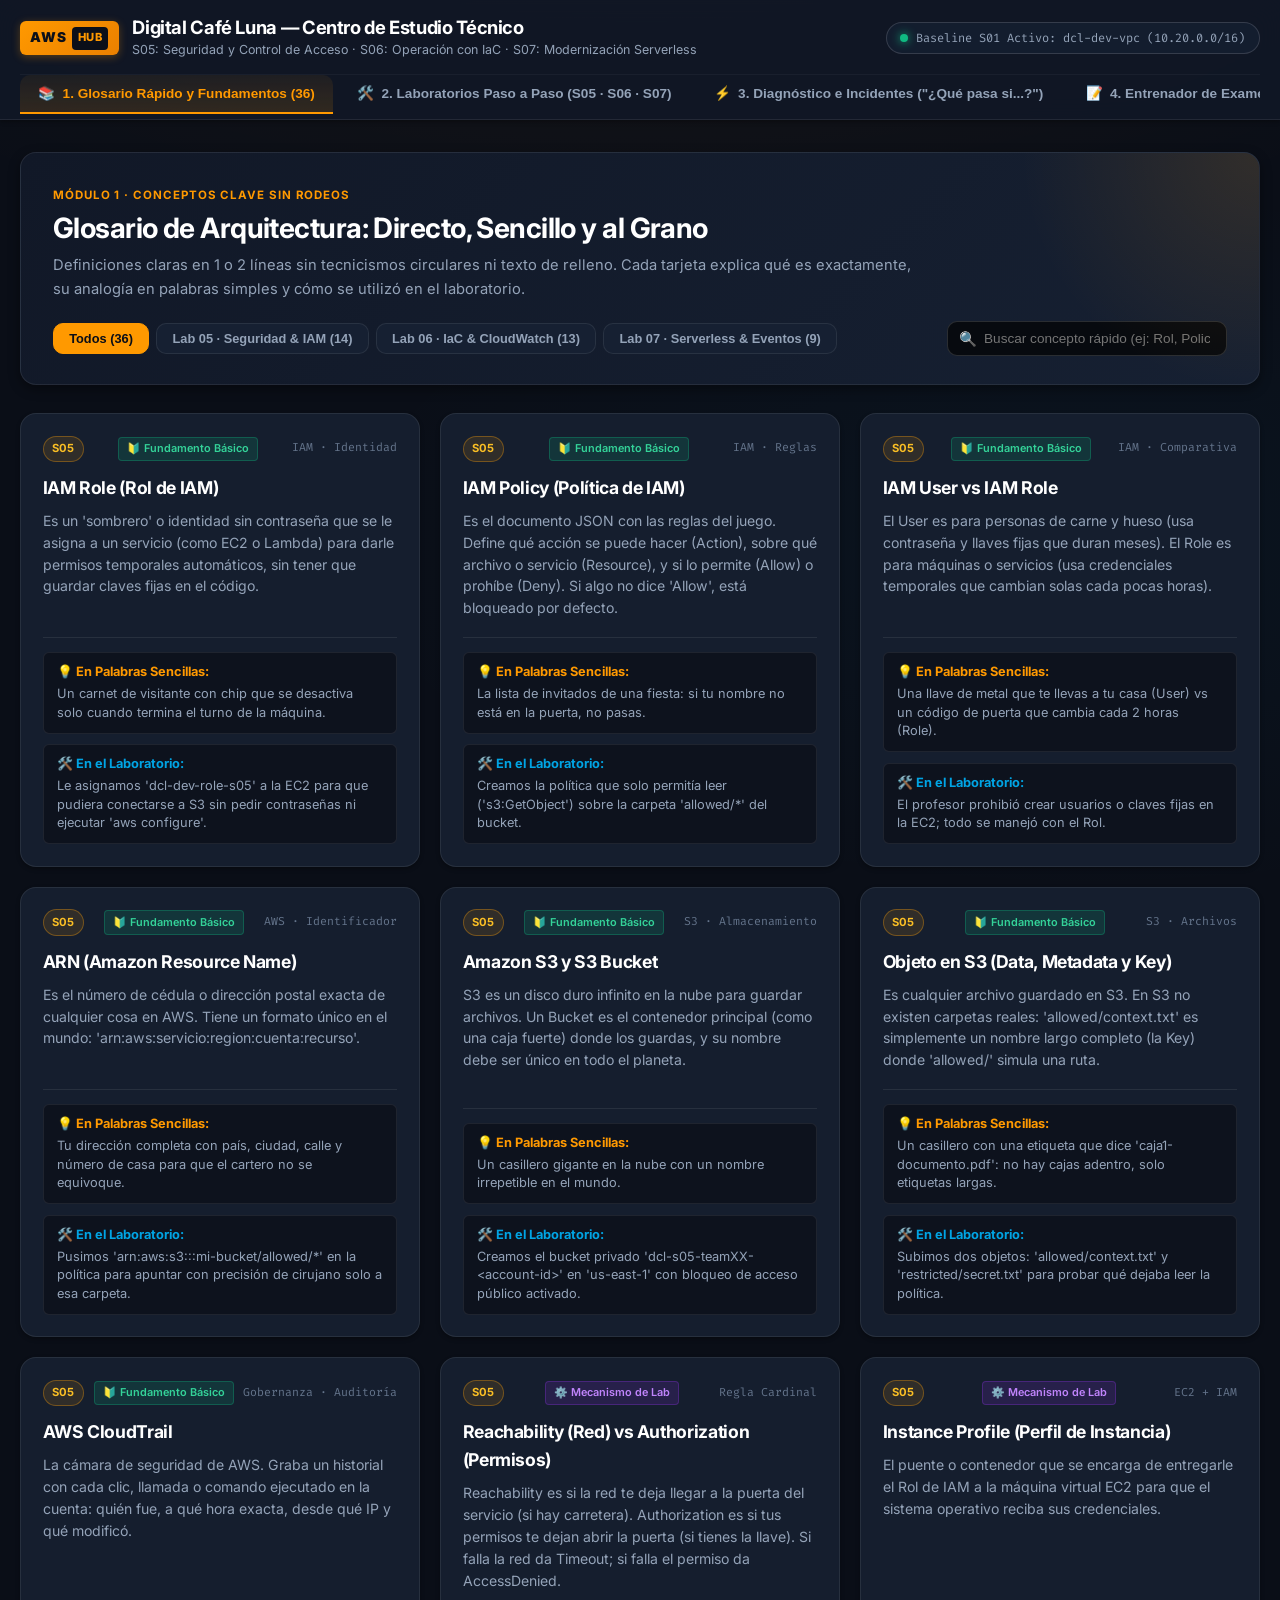
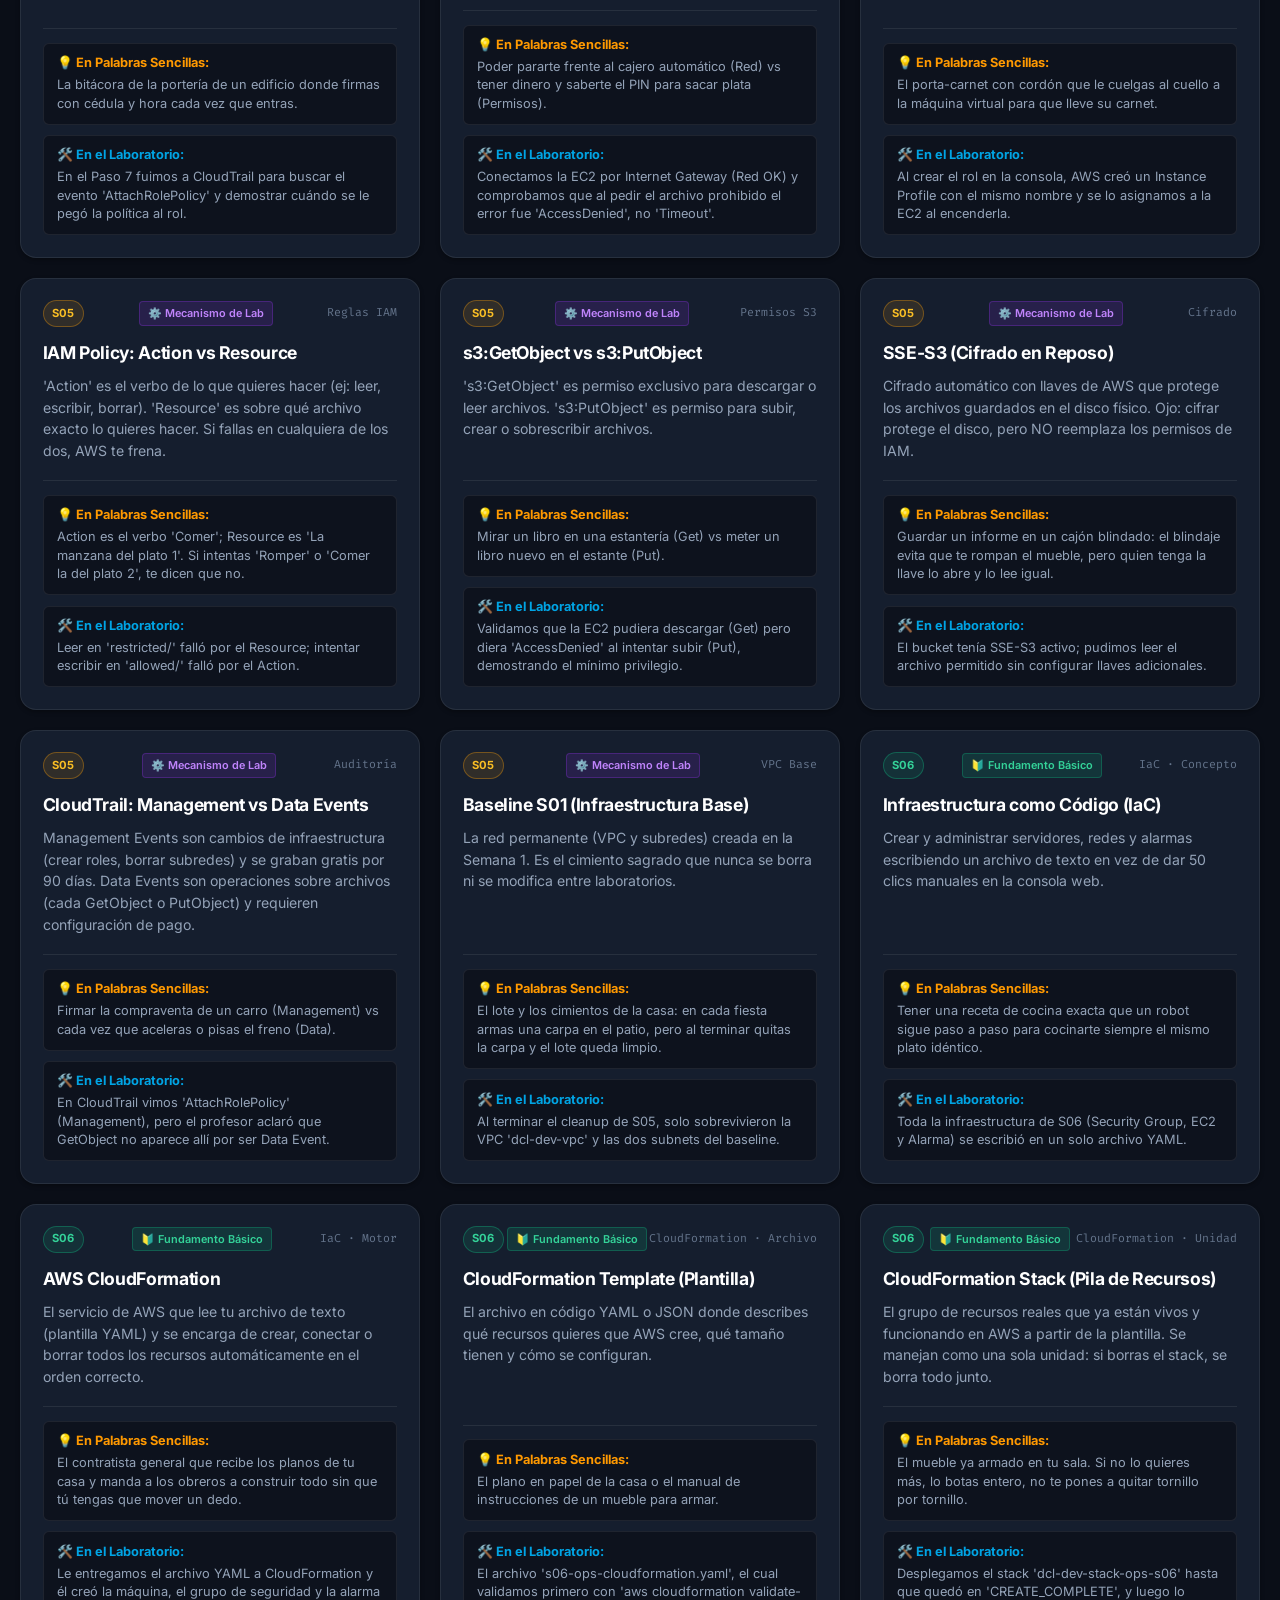
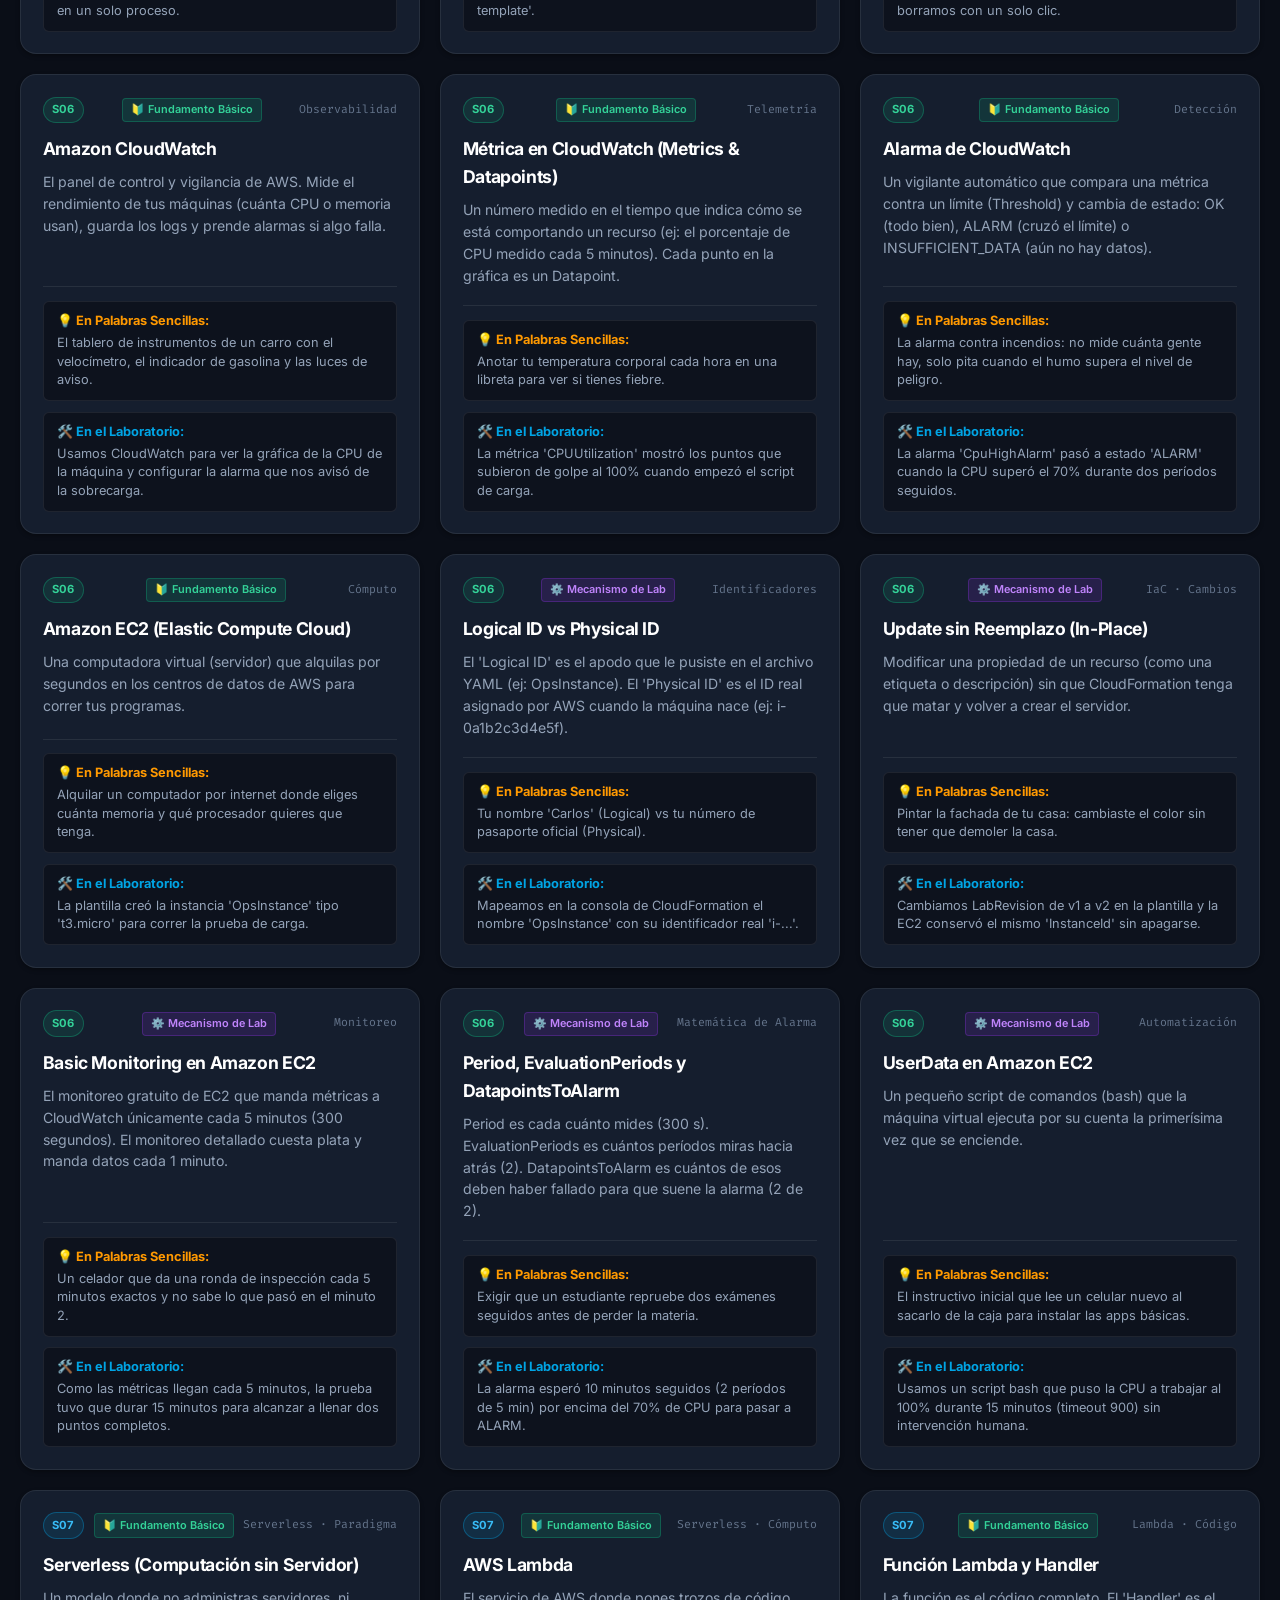
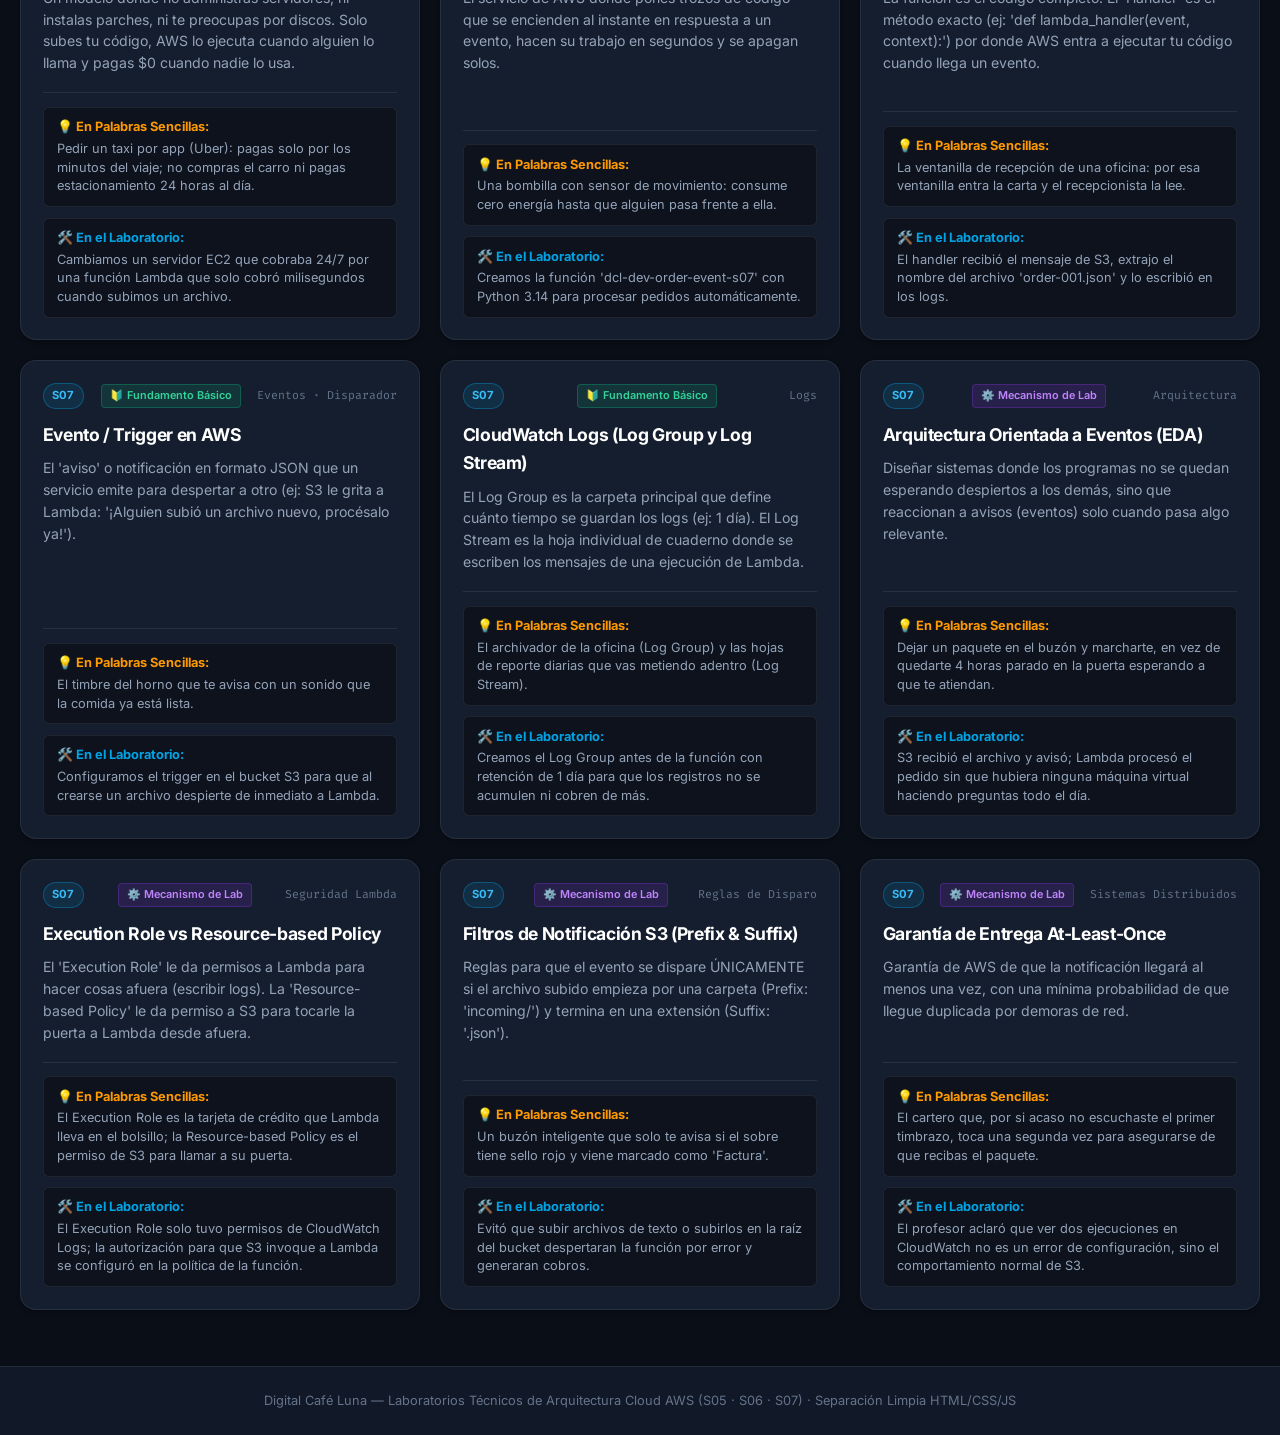
==== commit ec5bcd53: "refactor: simplify glossary definitions to be direct, punchy and easy to learn" ====
--- a/index.html
+++ b/index.html
@@ -20,7 +20,6 @@
   <header class="site-header" id="site-header">
     <div class="container">
       <div class="header-top">
-        <!-- Logotipo y Nombre del Sistema -->
         <div class="brand-wrapper">
           <div class="aws-badge-logo">
             <span>AWS</span>
@@ -32,7 +31,6 @@
           </div>
         </div>
 
-        <!-- Indicador de Entorno de Laboratorio -->
         <div class="header-status-pill">
           <span class="status-dot"></span>
           <span>Baseline S01 Activo: dcl-dev-vpc (10.20.0.0/16)</span>
@@ -42,7 +40,7 @@
       <!-- Barra de Navegación por Módulos -->
       <nav class="site-nav" id="main-nav" aria-label="Navegación principal">
         <button class="nav-tab-btn active" id="tab-glosario" onclick="switchTab('glosario')">
-          <span>📚</span> 1. Glosario Técnico y Fundamentos (37)
+          <span>📚</span> 1. Glosario Rápido y Fundamentos (36)
         </button>
         <button class="nav-tab-btn" id="tab-labs" onclick="switchTab('labs')">
           <span>🛠️</span> 2. Laboratorios Paso a Paso (S05 · S06 · S07)
@@ -69,18 +67,17 @@
            ============================================================== -->
       <section class="tab-pane active" id="pane-glosario">
         <div class="section-banner">
-          <span class="banner-tag">Módulo 1 · Fundamentos de Arquitectura</span>
-          <h2>Glosario Arquitectónico Completo: Fundamentos Atómicos & Mecanismos Avanzados</h2>
+          <span class="banner-tag">Módulo 1 · Conceptos Clave Sin Rodeos</span>
+          <h2>Glosario de Arquitectura: Directo, Sencillo y al Grano</h2>
           <p>
-            Comprende la nube desde su base esencial: primero definimos qué es un Rol, una Política, un Bucket o una Alarma,
-            y luego profundizamos en sus comportamientos y decisiones operacionales. Incluye analogías intuitivas y su aplicación empírica en el laboratorio.
+            Definiciones claras en 1 o 2 líneas sin tecnicismos circulares ni texto de relleno.
+            Cada tarjeta explica qué es exactamente, su analogía en palabras simples y cómo se utilizó en el laboratorio.
           </p>
 
-          <!-- Filtros y Búsqueda -->
           <div class="glossary-controls">
             <div class="filter-btn-group">
-              <button class="filter-pill-btn active" onclick="filterGlossary('all', this)">Todos los Conceptos (37)</button>
-              <button class="filter-pill-btn" onclick="filterGlossary('S05', this)">Lab 05 · Seguridad & IAM (15)</button>
+              <button class="filter-pill-btn active" onclick="filterGlossary('all', this)">Todos (36)</button>
+              <button class="filter-pill-btn" onclick="filterGlossary('S05', this)">Lab 05 · Seguridad & IAM (14)</button>
               <button class="filter-pill-btn" onclick="filterGlossary('S06', this)">Lab 06 · IaC & CloudWatch (13)</button>
               <button class="filter-pill-btn" onclick="filterGlossary('S07', this)">Lab 07 · Serverless & Eventos (9)</button>
             </div>
@@ -89,902 +86,877 @@
               <input type="text"
                      id="glossary-search-input"
                      class="search-input"
-                     placeholder="Buscar concepto (ej: Rol, Policy, ARN, Bucket, Lambda...)"
+                     placeholder="Buscar concepto rápido (ej: Rol, Policy, Bucket, CloudFormation...)"
                      oninput="searchGlossary(this.value)" />
             </div>
           </div>
         </div>
 
-        <!-- Cuadrícula Estática de Tarjetas de Glosario -->
         <div class="cards-grid" id="glossary-cards-grid">
 
-          <article class="glossary-card" data-lab="S05" data-level="Fundamento Atómico">
-            <div>
-              <div class="card-header-meta">
-                <span class="lab-badge s05">S05</span>
-                <span style="font-size: 0.68rem; padding: 0.15rem 0.5rem; border-radius: 4px; font-weight: 600; background: rgba(16,185,129,0.15); color: #34d399; border: 1px solid rgba(16,185,129,0.3);">
-                  🔰 Fundamento Atómico
-                </span>
-                <span class="card-topic-tag">IAM · Identidad</span>
-              </div>
-              <h3>IAM Role (Rol de IAM)</h3>
-              <p class="card-def">Una identidad de IAM definida en la cuenta de AWS que no posee credenciales fijas permanentes (ni contraseñas ni Access Keys). Está concebida para ser asumida temporalmente por servicios (como Amazon EC2 o AWS Lambda), aplicaciones o identidades externas. Al asumirse mediante AWS Security Token Service (STS), este entrega credenciales temporales que rotan y expiran de forma automática.</p>
-            </div>
-            <div class="card-callouts">
-              <div class="callout-box analogy">
-                <strong class="callout-label">💡 Concepto Intuitivo / Analogía Práctica:</strong>
-                <span>Un carnet o credencial electrónica con chip RFID. No le pertenece a una persona fija; quien lo porte en su turno adquiere los privilegios de esa credencial, y al expirar el turno la tarjeta se desactiva sin dejar llaves maestras físicas tiradas.</span>
-              </div>
-              <div class="callout-box lab-use">
-                <strong class="callout-label">🛠️ Aplicación Exacta en el Laboratorio:</strong>
-                <span>Creamos &#x27;dcl-dev-role-s05&#x27; con entidad de confianza para EC2. La máquina virtual obtuvo permisos para interactuar con S3 asumiendo este rol de forma transparente, sin necesidad de &#x27;aws configure&#x27; ni llaves guardadas en disco.</span>
-              </div>
-            </div>
-          </article>
-
-          <article class="glossary-card" data-lab="S05" data-level="Fundamento Atómico">
-            <div>
-              <div class="card-header-meta">
-                <span class="lab-badge s05">S05</span>
-                <span style="font-size: 0.68rem; padding: 0.15rem 0.5rem; border-radius: 4px; font-weight: 600; background: rgba(16,185,129,0.15); color: #34d399; border: 1px solid rgba(16,185,129,0.3);">
-                  🔰 Fundamento Atómico
-                </span>
-                <span class="card-topic-tag">IAM · Autorización</span>
-              </div>
-              <h3>IAM Policy (Política de IAM)</h3>
-              <p class="card-def">Un documento formal estructurado en sintaxis JSON que define explícitamente los permisos dentro de AWS. Contiene una o más declaraciones (Statements) con 4 elementos cardinales: Effect (Allow o Deny), Action (la operación API permitida o denegada), Resource (el ARN exacto sobre el cual aplica) y opcionalmente Condition. En AWS rige el principio de Denegación Implícita (Implicit Deny): todo lo que no esté explícitamente permitido está prohibido.</p>
-            </div>
-            <div class="card-callouts">
-              <div class="callout-box analogy">
-                <strong class="callout-label">💡 Concepto Intuitivo / Analogía Práctica:</strong>
-                <span>El contrato o reglamento de acceso de un edificio de alta seguridad. Estipula con precisión: &#x27;Se autoriza (Allow) abrir la puerta (Action) únicamente de la oficina 402 (Resource)&#x27;. Si intentas abrir la 403, el guardia te rechaza.</span>
-              </div>
-              <div class="callout-box lab-use">
-                <strong class="callout-label">🛠️ Aplicación Exacta en el Laboratorio:</strong>
-                <span>Creamos la Customer Managed Policy &#x27;dcl-dev-policy-s3-read-allowed-s05&#x27; que concedió únicamente &#x27;s3:GetObject&#x27; sobre el recurso &#x27;arn:aws:s3:::bucket/allowed/*&#x27;.</span>
-              </div>
-            </div>
-          </article>
-
-          <article class="glossary-card" data-lab="S05" data-level="Fundamento Atómico">
-            <div>
-              <div class="card-header-meta">
-                <span class="lab-badge s05">S05</span>
-                <span style="font-size: 0.68rem; padding: 0.15rem 0.5rem; border-radius: 4px; font-weight: 600; background: rgba(16,185,129,0.15); color: #34d399; border: 1px solid rgba(16,185,129,0.3);">
-                  🔰 Fundamento Atómico
-                </span>
-                <span class="card-topic-tag">IAM · Buenas Prácticas</span>
-              </div>
-              <h3>IAM User vs IAM Role</h3>
-              <p class="card-def">Un IAM User es una identidad de larga duración asociada a una persona específica, que utiliza credenciales estáticas permanentes (usuario/contraseña para consola o Access Keys estáticas para CLI). Un IAM Role es una identidad asumible por servicios o aplicaciones que usa credenciales temporales generadas por STS sin almacenar llaves fijas. Las buenas prácticas de AWS prohíben categóricamente usar IAM Users o Access Keys estáticas en cargas de trabajo.</p>
-            </div>
-            <div class="card-callouts">
-              <div class="callout-box analogy">
-                <strong class="callout-label">💡 Concepto Intuitivo / Analogía Práctica:</strong>
-                <span>Un candado con llave de bronce que te llevas a casa (User: si la pierdes, cualquiera entra) frente a una cerradura digital con código que cambia cada hora (Role: si alguien copia el código, en poco tiempo ya no sirve).</span>
-              </div>
-              <div class="callout-box lab-use">
-                <strong class="callout-label">🛠️ Aplicación Exacta en el Laboratorio:</strong>
-                <span>El paso Preflight 5 del profesor prohíbe taxativamente crear access keys fijas o ejecutar &#x27;aws configure&#x27; en la EC2. La identidad se resolvió 100% mediante el IAM Role.</span>
-              </div>
-            </div>
-          </article>
-
-          <article class="glossary-card" data-lab="S05" data-level="Fundamento Atómico">
-            <div>
-              <div class="card-header-meta">
-                <span class="lab-badge s05">S05</span>
-                <span style="font-size: 0.68rem; padding: 0.15rem 0.5rem; border-radius: 4px; font-weight: 600; background: rgba(16,185,129,0.15); color: #34d399; border: 1px solid rgba(16,185,129,0.3);">
-                  🔰 Fundamento Atómico
-                </span>
-                <span class="card-topic-tag">AWS · Nomenclatura</span>
-              </div>
-              <h3>ARN (Amazon Resource Name)</h3>
-              <p class="card-def">El identificador estándar, unívoco e inequívoco a nivel global para cualquier recurso creado dentro de la nube de AWS. Sigue la estructura jerárquica: &#x27;arn:partition:service:region:account-id:resource-type/resource-id&#x27;. Permite al motor de IAM evaluar con precisión matemática el elemento &#x27;Resource&#x27; de una política.</p>
-            </div>
-            <div class="card-callouts">
-              <div class="callout-box analogy">
-                <strong class="callout-label">💡 Concepto Intuitivo / Analogía Práctica:</strong>
-                <span>La dirección postal estandarizada internacional (País, Código Postal, Ciudad, Calle, Número de Puerta) que garantiza que un paquete llegue a esa oficina exacta en todo el planeta.</span>
-              </div>
-              <div class="callout-box lab-use">
-                <strong class="callout-label">🛠️ Aplicación Exacta en el Laboratorio:</strong>
-                <span>Definimos el recurso exacto en la política como &#x27;arn:aws:s3:::dcl-s05-teamXX-&lt;account-id&gt;/allowed/*&#x27;, delimitando el alcance únicamente a los objetos bajo ese prefijo.</span>
-              </div>
-            </div>
-          </article>
-
-          <article class="glossary-card" data-lab="S05" data-level="Fundamento Atómico">
-            <div>
-              <div class="card-header-meta">
-                <span class="lab-badge s05">S05</span>
-                <span style="font-size: 0.68rem; padding: 0.15rem 0.5rem; border-radius: 4px; font-weight: 600; background: rgba(16,185,129,0.15); color: #34d399; border: 1px solid rgba(16,185,129,0.3);">
-                  🔰 Fundamento Atómico
-                </span>
-                <span class="card-topic-tag">S3 · Almacenamiento</span>
-              </div>
-              <h3>Amazon S3 y S3 Bucket</h3>
-              <p class="card-def">Amazon Simple Storage Service (S3) es el servicio de almacenamiento de objetos escalable de AWS. Un &#x27;Bucket&#x27; es el contenedor raíz de primer nivel donde se alojan los objetos. Los buckets se crean en una región geográfica específica pero sus nombres deben ser únicos globalmente en toda la infraestructura mundial de AWS. Incluyen control de acceso público (Block Public Access) y cifrado por defecto.</p>
-            </div>
-            <div class="card-callouts">
-              <div class="callout-box analogy">
-                <strong class="callout-label">💡 Concepto Intuitivo / Analogía Práctica:</strong>
-                <span>Un hangar de contenedores marítimos. El bucket es un contenedor cerrado con un código de serie mundial irrepetible dentro del cual guardas cajas de datos.</span>
-              </div>
-              <div class="callout-box lab-use">
-                <strong class="callout-label">🛠️ Aplicación Exacta en el Laboratorio:</strong>
-                <span>Creamos el bucket privado &#x27;dcl-s05-teamXX-&lt;account-id&gt;&#x27; en &#x27;us-east-1&#x27; con Block Public Access 100% activo y cifrado SSE-S3 por defecto.</span>
-              </div>
-            </div>
-          </article>
-
-          <article class="glossary-card" data-lab="S05" data-level="Fundamento Atómico">
-            <div>
-              <div class="card-header-meta">
-                <span class="lab-badge s05">S05</span>
-                <span style="font-size: 0.68rem; padding: 0.15rem 0.5rem; border-radius: 4px; font-weight: 600; background: rgba(16,185,129,0.15); color: #34d399; border: 1px solid rgba(16,185,129,0.3);">
-                  🔰 Fundamento Atómico
-                </span>
-                <span class="card-topic-tag">S3 · Objetos</span>
-              </div>
-              <h3>Objeto en S3 (Data, Metadata y Key)</h3>
-              <p class="card-def">La entidad fundamental almacenada en S3. A diferencia de un sistema de archivos tradicional (disco duro con carpetas jerárquicas), S3 es un espacio plano de almacenamiento de objetos. Cada objeto consta de sus datos binarios, metadatos y una &#x27;Key&#x27; (clave o identificador alfanumérico completo). Los nombres que parecen directorios (ej. &#x27;allowed/context.txt&#x27;) son solo cadenas de texto donde &#x27;allowed/&#x27; es un prefijo, no una carpeta física.</p>
-            </div>
-            <div class="card-callouts">
-              <div class="callout-box analogy">
-                <strong class="callout-label">💡 Concepto Intuitivo / Analogía Práctica:</strong>
-                <span>Una pared gigante con casilleros etiquetados. No hay una habitación dentro de otra habitación: solo hay casilleros con etiquetas largas escritas en el frente.</span>
-              </div>
-              <div class="callout-box lab-use">
-                <strong class="callout-label">🛠️ Aplicación Exacta en el Laboratorio:</strong>
-                <span>Cargamos dos objetos independientes en el mismo bucket: &#x27;allowed/context.txt&#x27; y &#x27;restricted/secret.txt&#x27; para aislar y contrastar la variable de autorización en el acceso.</span>
-              </div>
-            </div>
-          </article>
-
-          <article class="glossary-card" data-lab="S05" data-level="Fundamento Atómico">
-            <div>
-              <div class="card-header-meta">
-                <span class="lab-badge s05">S05</span>
-                <span style="font-size: 0.68rem; padding: 0.15rem 0.5rem; border-radius: 4px; font-weight: 600; background: rgba(16,185,129,0.15); color: #34d399; border: 1px solid rgba(16,185,129,0.3);">
-                  🔰 Fundamento Atómico
-                </span>
-                <span class="card-topic-tag">Gobernanza &amp; Auditoría</span>
-              </div>
-              <h3>AWS CloudTrail</h3>
-              <p class="card-def">El servicio central de auditoría, gobernanza y registro operacional de AWS. CloudTrail registra de forma inmutable cada llamada a las APIs de AWS realizada en la cuenta (desde la Consola, AWS CLI o SDKs), capturando quién solicitó la acción (Identity/Principal), qué acción solicitó (EventName), cuándo (EventTime), desde qué IP de origen y con qué parámetros.</p>
-            </div>
-            <div class="card-callouts">
-              <div class="callout-box analogy">
-                <strong class="callout-label">💡 Concepto Intuitivo / Analogía Práctica:</strong>
-                <span>La cámara de seguridad de circuito cerrado y el libro de firmas en la recepción de un banco que registra quién entra, qué puerta pide abrir y a qué hora exacta.</span>
-              </div>
-              <div class="callout-box lab-use">
-                <strong class="callout-label">🛠️ Aplicación Exacta en el Laboratorio:</strong>
-                <span>En el Paso 7 auditamos CloudTrail Event History para localizar el registro exacto del evento de administración &#x27;AttachRolePolicy&#x27; generado al vincular la política al rol.</span>
-              </div>
-            </div>
-          </article>
-
-          <article class="glossary-card" data-lab="S05" data-level="Mecanismo Avanzado">
-            <div>
-              <div class="card-header-meta">
-                <span class="lab-badge s05">S05</span>
-                <span style="font-size: 0.68rem; padding: 0.15rem 0.5rem; border-radius: 4px; font-weight: 600; background: rgba(147,51,234,0.15); color: #c084fc; border: 1px solid rgba(147,51,234,0.3);">
-                  ⚙️ Mecanismo de Lab
-                </span>
-                <span class="card-topic-tag">Red vs Autorización</span>
-              </div>
-              <h3>Reachability (Alcance de Red)</h3>
-              <p class="card-def">Capacidad de un paquete IP para viajar desde una interfaz de red (ENI en EC2) hasta el endpoint del servicio AWS a través de la infraestructura de enrutamiento (Internet Gateway, tablas de ruta y Security Groups).</p>
-            </div>
-            <div class="card-callouts">
-              <div class="callout-box analogy">
-                <strong class="callout-label">💡 Concepto Intuitivo / Analogía Práctica:</strong>
-                <span>Tener una carretera pavimentada y el portón abierto para llegar hasta la puerta del banco. Que puedas pararte en la puerta no significa que el guardia te deje entrar a la bóveda.</span>
-              </div>
-              <div class="callout-box lab-use">
-                <strong class="callout-label">🛠️ Aplicación Exacta en el Laboratorio:</strong>
-                <span>En el Lab 05 configuramos Internet Gateway y ruta 0.0.0.0/0 en Subnet A para que la EC2 alcance el endpoint público de S3. Si la red falla, la respuesta es &#x27;Could not connect / Timeout&#x27;, jamás &#x27;AccessDenied&#x27;.</span>
-              </div>
-            </div>
-          </article>
-
-          <article class="glossary-card" data-lab="S05" data-level="Mecanismo Avanzado">
-            <div>
-              <div class="card-header-meta">
-                <span class="lab-badge s05">S05</span>
-                <span style="font-size: 0.68rem; padding: 0.15rem 0.5rem; border-radius: 4px; font-weight: 600; background: rgba(147,51,234,0.15); color: #c084fc; border: 1px solid rgba(147,51,234,0.3);">
-                  ⚙️ Mecanismo de Lab
-                </span>
-                <span class="card-topic-tag">Control de Acceso</span>
-              </div>
-              <h3>Authorization (Autorización IAM)</h3>
-              <p class="card-def">Evaluación formal donde el motor de políticas de AWS determina si la identidad autenticada tiene permiso para ejecutar una acción específica (Action) sobre un recurso determinado (Resource).</p>
-            </div>
-            <div class="card-callouts">
-              <div class="callout-box analogy">
-                <strong class="callout-label">💡 Concepto Intuitivo / Analogía Práctica:</strong>
-                <span>El guardia revisando tu identificación contra el libro de registros para decidir si tu llave autoriza abrir la caja de seguridad A o la B.</span>
-              </div>
-              <div class="callout-box lab-use">
-                <strong class="callout-label">🛠️ Aplicación Exacta en el Laboratorio:</strong>
-                <span>La misma instancia EC2 con el mismo IAM Role leyó con éxito &#x27;allowed/context.txt&#x27; (PASS) pero recibió &#x27;AccessDenied&#x27; al solicitar &#x27;restricted/secret.txt&#x27;.</span>
-              </div>
-            </div>
-          </article>
-
-          <article class="glossary-card" data-lab="S05" data-level="Mecanismo Avanzado">
-            <div>
-              <div class="card-header-meta">
-                <span class="lab-badge s05">S05</span>
-                <span style="font-size: 0.68rem; padding: 0.15rem 0.5rem; border-radius: 4px; font-weight: 600; background: rgba(147,51,234,0.15); color: #c084fc; border: 1px solid rgba(147,51,234,0.3);">
-                  ⚙️ Mecanismo de Lab
-                </span>
-                <span class="card-topic-tag">EC2 + IAM</span>
-              </div>
-              <h3>Instance Profile (Perfil de Instancia)</h3>
-              <p class="card-def">Contenedor que permite asociar un rol de IAM a una instancia EC2 en tiempo de inicialización o en caliente para que el servicio de metadatos de la instancia (IMDS) entregue las credenciales temporales del rol a las aplicaciones que corren dentro del servidor.</p>
-            </div>
-            <div class="card-callouts">
-              <div class="callout-box analogy">
-                <strong class="callout-label">💡 Concepto Intuitivo / Analogía Práctica:</strong>
-                <span>El porta-carnet físico con cordón donde insertas el chip de permisos para que la máquina virtual lo lleve colgado al cuello.</span>
-              </div>
-              <div class="callout-box lab-use">
-                <strong class="callout-label">🛠️ Aplicación Exacta en el Laboratorio:</strong>
-                <span>Al crear el rol &#x27;dcl-dev-role-s05&#x27; en la consola para el servicio EC2, AWS generó automáticamente un Instance Profile homónimo para asociarlo a la instancia virtual.</span>
-              </div>
-            </div>
-          </article>
-
-          <article class="glossary-card" data-lab="S05" data-level="Mecanismo Avanzado">
-            <div>
-              <div class="card-header-meta">
-                <span class="lab-badge s05">S05</span>
-                <span style="font-size: 0.68rem; padding: 0.15rem 0.5rem; border-radius: 4px; font-weight: 600; background: rgba(147,51,234,0.15); color: #c084fc; border: 1px solid rgba(147,51,234,0.3);">
-                  ⚙️ Mecanismo de Lab
-                </span>
-                <span class="card-topic-tag">Estructura JSON</span>
-              </div>
-              <h3>IAM Policy: Action vs Resource</h3>
-              <p class="card-def">&#x27;Action&#x27; especifica el verbo o método de API permitido o denegado (ej. s3:GetObject). &#x27;Resource&#x27; especifica el objeto o ARN específico sobre el cual recae dicha operación. Cambiar cualquiera de los dos altera el resultado de la autorización.</p>
-            </div>
-            <div class="card-callouts">
-              <div class="callout-box analogy">
-                <strong class="callout-label">💡 Concepto Intuitivo / Analogía Práctica:</strong>
-                <span>&#x27;Action&#x27; es el verbo &#x27;Leer&#x27;, mientras que &#x27;Resource&#x27; es el estante número 1. Si intentas &#x27;Escribir&#x27; o &#x27;Leer el estante 2&#x27;, la petición es rechazada.</span>
-              </div>
-              <div class="callout-box lab-use">
-                <strong class="callout-label">🛠️ Aplicación Exacta en el Laboratorio:</strong>
-                <span>Con Action: &#x27;s3:GetObject&#x27; y Resource: &#x27;arn:aws:s3:::bucket/allowed/*&#x27;, leer en restricted/ falló por Resource y escribir en allowed/ falló por Action.</span>
-              </div>
-            </div>
-          </article>
-
-          <article class="glossary-card" data-lab="S05" data-level="Mecanismo Avanzado">
-            <div>
-              <div class="card-header-meta">
-                <span class="lab-badge s05">S05</span>
-                <span style="font-size: 0.68rem; padding: 0.15rem 0.5rem; border-radius: 4px; font-weight: 600; background: rgba(147,51,234,0.15); color: #c084fc; border: 1px solid rgba(147,51,234,0.3);">
-                  ⚙️ Mecanismo de Lab
-                </span>
-                <span class="card-topic-tag">Permisos S3</span>
-              </div>
-              <h3>s3:GetObject vs s3:PutObject</h3>
-              <p class="card-def">&#x27;s3:GetObject&#x27; concede permiso de lectura y descarga de bytes de un objeto existente. &#x27;s3:PutObject&#x27; autoriza la carga, creación o sobrescritura de objetos en S3.</p>
-            </div>
-            <div class="card-callouts">
-              <div class="callout-box analogy">
-                <strong class="callout-label">💡 Concepto Intuitivo / Analogía Práctica:</strong>
-                <span>GetObject es consultar un expediente existente; PutObject es archivar un documento nuevo en el archivador.</span>
-              </div>
-              <div class="callout-box lab-use">
-                <strong class="callout-label">🛠️ Aplicación Exacta en el Laboratorio:</strong>
-                <span>Se validó que el rol tuviera únicamente s3:GetObject, verificando que los intentos de s3:PutObject fueran rechazados con AccessDenied de manera sistemática.</span>
-              </div>
-            </div>
-          </article>
-
-          <article class="glossary-card" data-lab="S05" data-level="Mecanismo Avanzado">
-            <div>
-              <div class="card-header-meta">
-                <span class="lab-badge s05">S05</span>
-                <span style="font-size: 0.68rem; padding: 0.15rem 0.5rem; border-radius: 4px; font-weight: 600; background: rgba(147,51,234,0.15); color: #c084fc; border: 1px solid rgba(147,51,234,0.3);">
-                  ⚙️ Mecanismo de Lab
-                </span>
-                <span class="card-topic-tag">Cifrado en Reposo</span>
-              </div>
-              <h3>SSE-S3 (Server-Side Encryption)</h3>
-              <p class="card-def">Cifrado del lado del servidor gestionado por S3 con llaves administradas por AWS (AES-256). Protege los datos en reposo contra acceso físico no autorizado al soporte de almacenamiento de AWS.</p>
-            </div>
-            <div class="card-callouts">
-              <div class="callout-box analogy">
-                <strong class="callout-label">💡 Concepto Intuitivo / Analogía Práctica:</strong>
-                <span>Guardar un libro dentro de una caja fuerte de acero blindado. La caja protege contra robos físicos, pero quien tenga autorización formal para abrir la caja puede leer el texto sin problemas.</span>
-              </div>
-              <div class="callout-box lab-use">
-                <strong class="callout-label">🛠️ Aplicación Exacta en el Laboratorio:</strong>
-                <span>Se verificó que el bucket tuviera SSE-S3 activo, demostrando que el cifrado protege los datos pero NO sustituye ni condiciona las decisiones de autorización de IAM.</span>
-              </div>
-            </div>
-          </article>
-
-          <article class="glossary-card" data-lab="S05" data-level="Mecanismo Avanzado">
-            <div>
-              <div class="card-header-meta">
-                <span class="lab-badge s05">S05</span>
-                <span style="font-size: 0.68rem; padding: 0.15rem 0.5rem; border-radius: 4px; font-weight: 600; background: rgba(147,51,234,0.15); color: #c084fc; border: 1px solid rgba(147,51,234,0.3);">
-                  ⚙️ Mecanismo de Lab
-                </span>
-                <span class="card-topic-tag">Auditoría AWS</span>
-              </div>
-              <h3>CloudTrail: Management vs Data Events</h3>
-              <p class="card-def">Management Events registran operaciones del plano de control (crear recursos, modificar roles, asociar políticas como AttachRolePolicy) y se guardan gratis por 90 días en Event History. Data Events registran operaciones de datos de alto volumen (GetObject, PutObject en S3) y requieren un Trail dedicado de pago.</p>
-            </div>
-            <div class="card-callouts">
-              <div class="callout-box analogy">
-                <strong class="callout-label">💡 Concepto Intuitivo / Analogía Práctica:</strong>
-                <span>Management Events registra cuando se crea o modifica una cuenta bancaria; Data Events registra cada depósito o retiro individual de 5 centavos.</span>
-              </div>
-              <div class="callout-box lab-use">
-                <strong class="callout-label">🛠️ Aplicación Exacta en el Laboratorio:</strong>
-                <span>Auditamos &#x27;AttachRolePolicy&#x27; en Event History; el profesor enfatizó que GetObject y PutObject no aparecen allí por ser Data Events.</span>
-              </div>
-            </div>
-          </article>
-
-          <article class="glossary-card" data-lab="S06" data-level="Fundamento Atómico">
-            <div>
-              <div class="card-header-meta">
-                <span class="lab-badge s06">S06</span>
-                <span style="font-size: 0.68rem; padding: 0.15rem 0.5rem; border-radius: 4px; font-weight: 600; background: rgba(16,185,129,0.15); color: #34d399; border: 1px solid rgba(16,185,129,0.3);">
-                  🔰 Fundamento Atómico
-                </span>
-                <span class="card-topic-tag">IaC · Paradigma</span>
-              </div>
-              <h3>Infraestructura como Código (IaC)</h3>
-              <p class="card-def">La práctica de ingeniería de definir, aprovisionar y gestionar infraestructura computacional (servidores, redes, cortafuegos, almacenamiento) mediante especificaciones declarativas y archivos de código legibles por humanos y máquinas, en lugar de configuraciones manuales interactivas en consolas web.</p>
-            </div>
-            <div class="card-callouts">
-              <div class="callout-box analogy">
-                <strong class="callout-label">💡 Concepto Intuitivo / Analogía Práctica:</strong>
-                <span>En lugar de construir un edificio poniendo ladrillos a pulso y de memoria cada vez, tienes el plano arquitectónico computarizado en AutoCAD que una impresora 3D puede replicar exactamente mil veces de forma idéntica.</span>
-              </div>
-              <div class="callout-box lab-use">
-                <strong class="callout-label">🛠️ Aplicación Exacta en el Laboratorio:</strong>
-                <span>En S06 no se hizo clic manual en consolas para crear la EC2 o la alarma: se codificó la infraestructura completa en el archivo declarativo &#x27;s06-ops-cloudformation.yaml&#x27;.</span>
-              </div>
-            </div>
-          </article>
-
-          <article class="glossary-card" data-lab="S06" data-level="Fundamento Atómico">
-            <div>
-              <div class="card-header-meta">
-                <span class="lab-badge s06">S06</span>
-                <span style="font-size: 0.68rem; padding: 0.15rem 0.5rem; border-radius: 4px; font-weight: 600; background: rgba(16,185,129,0.15); color: #34d399; border: 1px solid rgba(16,185,129,0.3);">
-                  🔰 Fundamento Atómico
-                </span>
-                <span class="card-topic-tag">IaC · Servicio</span>
-              </div>
-              <h3>AWS CloudFormation</h3>
-              <p class="card-def">El servicio nativo de AWS para implementar Infraestructura como Código. CloudFormation procesa plantillas declarativas en YAML o JSON, calcula automáticamente el orden y grafo de dependencias de los componentes, y aprovisiona o actualiza los recursos de forma atómica y coordinada.</p>
-            </div>
-            <div class="card-callouts">
-              <div class="callout-box analogy">
-                <strong class="callout-label">💡 Concepto Intuitivo / Analogía Práctica:</strong>
-                <span>El maestro de obra general que recibe los planos de la casa y coordina a los electricistas, plomeros y albañiles para entregar la obra terminada sin que tú tengas que coordinar obrero por obrero.</span>
-              </div>
-              <div class="callout-box lab-use">
-                <strong class="callout-label">🛠️ Aplicación Exacta en el Laboratorio:</strong>
-                <span>Usamos CloudFormation para crear el stack &#x27;dcl-dev-stack-ops-s06&#x27;, aplicar una actualización in-place de v1 a v2, y finalmente destruir todo el entorno con un único comando declarativo.</span>
-              </div>
-            </div>
-          </article>
-
-          <article class="glossary-card" data-lab="S06" data-level="Fundamento Atómico">
-            <div>
-              <div class="card-header-meta">
-                <span class="lab-badge s06">S06</span>
-                <span style="font-size: 0.68rem; padding: 0.15rem 0.5rem; border-radius: 4px; font-weight: 600; background: rgba(16,185,129,0.15); color: #34d399; border: 1px solid rgba(16,185,129,0.3);">
-                  🔰 Fundamento Atómico
-                </span>
-                <span class="card-topic-tag">CloudFormation · Código</span>
-              </div>
-              <h3>CloudFormation Template (Plantilla)</h3>
-              <p class="card-def">El archivo de texto estructurado (en YAML o JSON) que describe el estado deseado de los recursos en AWS. Contiene secciones formales como &#x27;Parameters&#x27; (valores que ingresa el usuario al desplegar), &#x27;Resources&#x27; (los componentes de AWS que se deben crear con sus propiedades) y &#x27;Outputs&#x27; (valores exportados tras el despliegue exitoso).</p>
-            </div>
-            <div class="card-callouts">
-              <div class="callout-box analogy">
-                <strong class="callout-label">💡 Concepto Intuitivo / Analogía Práctica:</strong>
-                <span>La receta escrita de un plato gastronómico o las instrucciones de armado de IKEA: describe los ingredientes necesarios y cómo deben ensamblarse las piezas.</span>
-              </div>
-              <div class="callout-box lab-use">
-                <strong class="callout-label">🛠️ Aplicación Exacta en el Laboratorio:</strong>
-                <span>Validamos la sintaxis del template con &#x27;aws cloudformation validate-template&#x27; antes de desplegarlo, confirmando que la plantilla no tenía errores gramaticales.</span>
-              </div>
-            </div>
-          </article>
-
-          <article class="glossary-card" data-lab="S06" data-level="Fundamento Atómico">
-            <div>
-              <div class="card-header-meta">
-                <span class="lab-badge s06">S06</span>
-                <span style="font-size: 0.68rem; padding: 0.15rem 0.5rem; border-radius: 4px; font-weight: 600; background: rgba(16,185,129,0.15); color: #34d399; border: 1px solid rgba(16,185,129,0.3);">
-                  🔰 Fundamento Atómico
-                </span>
-                <span class="card-topic-tag">CloudFormation · Ciclo de Vida</span>
-              </div>
-              <h3>CloudFormation Stack (Pila de Recursos)</h3>
-              <p class="card-def">La unidad viva de despliegue que agrupa todos los recursos físicos creados en AWS a partir de una plantilla. Si la creación de un recurso falla, CloudFormation ejecuta un Rollback automático para evitar estados inconsistentes. Al eliminar el stack, todos sus recursos asociados se destruyen de manera limpia y sincronizada.</p>
-            </div>
-            <div class="card-callouts">
-              <div class="callout-box analogy">
-                <strong class="callout-label">💡 Concepto Intuitivo / Analogía Práctica:</strong>
-                <span>El mueble de oficina completamente ensamblado y en uso. Si decides mudarte o desecharlo, no desarmas tornillo por tornillo: retiras el mueble entero como un solo bloque.</span>
-              </div>
-              <div class="callout-box lab-use">
-                <strong class="callout-label">🛠️ Aplicación Exacta en el Laboratorio:</strong>
-                <span>Monitoreamos el stack hasta alcanzar &#x27;CREATE_COMPLETE&#x27; y luego realizamos el cleanup ejecutando &#x27;Delete stack&#x27;, eliminando la EC2, el SG y la alarma en un solo paso.</span>
-              </div>
-            </div>
-          </article>
-
-          <article class="glossary-card" data-lab="S06" data-level="Fundamento Atómico">
-            <div>
-              <div class="card-header-meta">
-                <span class="lab-badge s06">S06</span>
-                <span style="font-size: 0.68rem; padding: 0.15rem 0.5rem; border-radius: 4px; font-weight: 600; background: rgba(16,185,129,0.15); color: #34d399; border: 1px solid rgba(16,185,129,0.3);">
-                  🔰 Fundamento Atómico
-                </span>
-                <span class="card-topic-tag">Observabilidad · Monitoreo</span>
-              </div>
-              <h3>Amazon CloudWatch</h3>
-              <p class="card-def">El servicio integral de monitoreo, telemetría y observabilidad de AWS. Recolecta datos operacionales en forma de registros (Logs), métricas numéricas con marcas temporales (Metrics) y eventos del sistema, permitiendo visualizar el rendimiento del sistema y activar alarmas automáticas ante anomalías.</p>
-            </div>
-            <div class="card-callouts">
-              <div class="callout-box analogy">
-                <strong class="callout-label">💡 Concepto Intuitivo / Analogía Práctica:</strong>
-                <span>El tablero de instrumentos de un avión o automóvil, que te indica en tiempo real la velocidad, temperatura del motor, presión de aceite y enciende testigos luminosos de aviso.</span>
-              </div>
-              <div class="callout-box lab-use">
-                <strong class="callout-label">🛠️ Aplicación Exacta en el Laboratorio:</strong>
-                <span>CloudWatch monitoreó el consumo de CPU de la instancia virtual y evaluó las condiciones matemáticas de la alarma ante la sobrecarga inducida.</span>
-              </div>
-            </div>
-          </article>
-
-          <article class="glossary-card" data-lab="S06" data-level="Fundamento Atómico">
-            <div>
-              <div class="card-header-meta">
-                <span class="lab-badge s06">S06</span>
-                <span style="font-size: 0.68rem; padding: 0.15rem 0.5rem; border-radius: 4px; font-weight: 600; background: rgba(16,185,129,0.15); color: #34d399; border: 1px solid rgba(16,185,129,0.3);">
-                  🔰 Fundamento Atómico
-                </span>
-                <span class="card-topic-tag">CloudWatch · Telemetría</span>
-              </div>
-              <h3>Métrica en CloudWatch (Metrics &amp; Datapoints)</h3>
-              <p class="card-def">Una variable numérica cuantitativa con marca de tiempo (timestamp) que mide el comportamiento o rendimiento de un recurso en AWS (ejemplo: &#x27;CPUUtilization&#x27;, &#x27;NetworkIn&#x27;, &#x27;DiskReadOps&#x27;). Cada punto de dato (&#x27;datapoint&#x27;) emitido por el hipervisor o servicio contiene un valor numérico, una hora exacta y dimensiones asociadas (como InstanceId).</p>
-            </div>
-            <div class="card-callouts">
-              <div class="callout-box analogy">
-                <strong class="callout-label">💡 Concepto Intuitivo / Analogía Práctica:</strong>
-                <span>La gráfica de signos vitales de un paciente tomada cada 5 minutos en un hospital: 36.5°C a las 10:00, 37.0°C a las 10:05, 38.8°C a las 10:10.</span>
-              </div>
-              <div class="callout-box lab-use">
-                <strong class="callout-label">🛠️ Aplicación Exacta en el Laboratorio:</strong>
-                <span>Visualizamos los datapoints de &#x27;CPUUtilization&#x27; emitidos cada 5 minutos por la EC2, evidenciando el salto abrupto al 100% de uso de CPU originado por el script de UserData.</span>
-              </div>
-            </div>
-          </article>
-
-          <article class="glossary-card" data-lab="S06" data-level="Fundamento Atómico">
-            <div>
-              <div class="card-header-meta">
-                <span class="lab-badge s06">S06</span>
-                <span style="font-size: 0.68rem; padding: 0.15rem 0.5rem; border-radius: 4px; font-weight: 600; background: rgba(16,185,129,0.15); color: #34d399; border: 1px solid rgba(16,185,129,0.3);">
-                  🔰 Fundamento Atómico
-                </span>
-                <span class="card-topic-tag">CloudWatch · Detección</span>
-              </div>
-              <h3>Alarma de CloudWatch</h3>
-              <p class="card-def">Un evaluador automatizado de reglas que vigila una métrica específica a lo largo del tiempo y compara sus valores contra un umbral (Threshold) matemático. Una alarma transiciona entre tres estados: &#x27;OK&#x27; (métrica dentro de límites normales), &#x27;ALARM&#x27; (métrica violando el umbral) e &#x27;INSUFFICIENT_DATA&#x27; (no hay suficientes datapoints para evaluar).</p>
-            </div>
-            <div class="card-callouts">
-              <div class="callout-box analogy">
-                <strong class="callout-label">💡 Concepto Intuitivo / Analogía Práctica:</strong>
-                <span>El sensor de humo del techo. No mide la temperatura ambiental ni cuántas personas hay en el salón: solo evalúa si las partículas de humo superan el umbral seguro y suena la sirena.</span>
-              </div>
-              <div class="callout-box lab-use">
-                <strong class="callout-label">🛠️ Aplicación Exacta en el Laboratorio:</strong>
-                <span>Configuramos &#x27;CpuHighAlarm&#x27; con un umbral &#x27;&gt;= 70%&#x27; sobre el promedio de CPU, observando cómo transitó de INSUFFICIENT_DATA a ALARM tras acumular dos períodos de 5 minutos.</span>
-              </div>
-            </div>
-          </article>
-
-          <article class="glossary-card" data-lab="S06" data-level="Fundamento Atómico">
-            <div>
-              <div class="card-header-meta">
-                <span class="lab-badge s06">S06</span>
-                <span style="font-size: 0.68rem; padding: 0.15rem 0.5rem; border-radius: 4px; font-weight: 600; background: rgba(16,185,129,0.15); color: #34d399; border: 1px solid rgba(16,185,129,0.3);">
-                  🔰 Fundamento Atómico
-                </span>
-                <span class="card-topic-tag">Cómputo · Máquinas Virtuales</span>
-              </div>
-              <h3>Amazon EC2 (Elastic Compute Cloud)</h3>
-              <p class="card-def">El servicio central de infraestructura de cómputo en la nube de AWS que proporciona capacidad de servidor escalable y configurable en forma de máquinas virtuales (instancias) bajo demanda en los centros de datos de AWS.</p>
-            </div>
-            <div class="card-callouts">
-              <div class="callout-box analogy">
-                <strong class="callout-label">💡 Concepto Intuitivo / Analogía Práctica:</strong>
-                <span>Alquilar un servidor físico en un centro de datos por horas o segundos, pudiendo elegir cuántos núcleos de CPU, cuánta memoria RAM y qué sistema operativo utilizar.</span>
-              </div>
-              <div class="callout-box lab-use">
-                <strong class="callout-label">🛠️ Aplicación Exacta en el Laboratorio:</strong>
-                <span>Declaramos la instancia &#x27;OpsInstance&#x27; tipo &#x27;t3.micro&#x27; con Amazon Linux 2023, conectada a la Subnet A de la VPC del baseline sin IP pública.</span>
-              </div>
-            </div>
-          </article>
-
-          <article class="glossary-card" data-lab="S06" data-level="Mecanismo Avanzado">
-            <div>
-              <div class="card-header-meta">
-                <span class="lab-badge s06">S06</span>
-                <span style="font-size: 0.68rem; padding: 0.15rem 0.5rem; border-radius: 4px; font-weight: 600; background: rgba(147,51,234,0.15); color: #c084fc; border: 1px solid rgba(147,51,234,0.3);">
-                  ⚙️ Mecanismo de Lab
-                </span>
-                <span class="card-topic-tag">CloudFormation · Mapeo</span>
-              </div>
-              <h3>Logical ID vs Physical ID</h3>
-              <p class="card-def">El &#x27;Logical ID&#x27; es el alias identificador constante definido en la plantilla YAML (ej. OpsInstance, CpuHighAlarm). El &#x27;Physical ID&#x27; es el identificador real y único asignado por AWS al instanciar el recurso en la infraestructura (ej. i-0abcd1234ef567890).</p>
-            </div>
-            <div class="card-callouts">
-              <div class="callout-box analogy">
-                <strong class="callout-label">💡 Concepto Intuitivo / Analogía Práctica:</strong>
-                <span>El plano dice &#x27;Dormitorio Principal&#x27; (Logical ID); en la vida real es la habitación con el número de placa 204B en el segundo piso (Physical ID).</span>
-              </div>
-              <div class="callout-box lab-use">
-                <strong class="callout-label">🛠️ Aplicación Exacta en el Laboratorio:</strong>
-                <span>En la pestaña Resources de CloudFormation mapeamos &#x27;OpsInstance&#x27; con su &#x27;i-...&#x27; físico real y &#x27;CpuHighAlarm&#x27; con el nombre físico de la alarma.</span>
-              </div>
-            </div>
-          </article>
-
-          <article class="glossary-card" data-lab="S06" data-level="Mecanismo Avanzado">
-            <div>
-              <div class="card-header-meta">
-                <span class="lab-badge s06">S06</span>
-                <span style="font-size: 0.68rem; padding: 0.15rem 0.5rem; border-radius: 4px; font-weight: 600; background: rgba(147,51,234,0.15); color: #c084fc; border: 1px solid rgba(147,51,234,0.3);">
-                  ⚙️ Mecanismo de Lab
-                </span>
-                <span class="card-topic-tag">CloudFormation · Ciclo de Vida</span>
-              </div>
-              <h3>Update sin Reemplazo (In-Place)</h3>
-              <p class="card-def">Actualización de un stack de CloudFormation donde la modificación de una propiedad no destructiva (como un Tag o metadato) se aplica sobre el recurso existente sin destruirlo ni regenerar su identificador físico (Physical ID).</p>
-            </div>
-            <div class="card-callouts">
-              <div class="callout-box analogy">
-                <strong class="callout-label">💡 Concepto Intuitivo / Analogía Práctica:</strong>
-                <span>Pintar la fachada de tu casa o cambiar el letrero de la puerta: la casa sigue siendo la misma y no tuviste que demolerla ni volver a construirla.</span>
-              </div>
-              <div class="callout-box lab-use">
-                <strong class="callout-label">🛠️ Aplicación Exacta en el Laboratorio:</strong>
-                <span>Cambiamos LabRevision de v1 a v2 en el template; el stack pasó a UPDATE_COMPLETE conservando intacto el mismo &#x27;InstanceId&#x27; de la EC2.</span>
-              </div>
-            </div>
-          </article>
-
-          <article class="glossary-card" data-lab="S06" data-level="Mecanismo Avanzado">
-            <div>
-              <div class="card-header-meta">
-                <span class="lab-badge s06">S06</span>
-                <span style="font-size: 0.68rem; padding: 0.15rem 0.5rem; border-radius: 4px; font-weight: 600; background: rgba(147,51,234,0.15); color: #c084fc; border: 1px solid rgba(147,51,234,0.3);">
-                  ⚙️ Mecanismo de Lab
-                </span>
-                <span class="card-topic-tag">CloudWatch · Frecuencia</span>
-              </div>
-              <h3>Basic Monitoring en Amazon EC2</h3>
-              <p class="card-def">Nivel de monitoreo gratuito por defecto en Amazon EC2 donde el hipervisor emite métricas a CloudWatch en intervalos fijos de 5 minutos (300 segundos). El monitoreo detallado (Detailed Monitoring) cuesta extra y emite cada 1 minuto.</p>
-            </div>
-            <div class="card-callouts">
-              <div class="callout-box analogy">
-                <strong class="callout-label">💡 Concepto Intuitivo / Analogía Práctica:</strong>
-                <span>Un guardia que hace rondas de inspección cada 5 minutos exactos; no puede darte reportes de lo que ocurrió en el minuto intermedio.</span>
-              </div>
-              <div class="callout-box lab-use">
-                <strong class="callout-label">🛠️ Aplicación Exacta en el Laboratorio:</strong>
-                <span>Dado que usamos Basic Monitoring (Period=300 s), el experimento requirió una carga de CPU sostenida de 15 minutos para asegurar dos ventanas completas de evaluación.</span>
-              </div>
-            </div>
-          </article>
-
-          <article class="glossary-card" data-lab="S06" data-level="Mecanismo Avanzado">
-            <div>
-              <div class="card-header-meta">
-                <span class="lab-badge s06">S06</span>
-                <span style="font-size: 0.68rem; padding: 0.15rem 0.5rem; border-radius: 4px; font-weight: 600; background: rgba(147,51,234,0.15); color: #c084fc; border: 1px solid rgba(147,51,234,0.3);">
-                  ⚙️ Mecanismo de Lab
-                </span>
-                <span class="card-topic-tag">CloudWatch · Matemáticas</span>
-              </div>
-              <h3>Period, EvaluationPeriods y DatapointsToAlarm</h3>
-              <p class="card-def">&#x27;Period&#x27; es la duración de cada ventana de agregación (ej. 300 s). &#x27;EvaluationPeriods&#x27; es el número de períodos recientes que se inspeccionan. &#x27;DatapointsToAlarm&#x27; es el número de esos períodos que deben haber superado el umbral para disparar la alarma.</p>
-            </div>
-            <div class="card-callouts">
-              <div class="callout-box analogy">
-                <strong class="callout-label">💡 Concepto Intuitivo / Analogía Práctica:</strong>
-                <span>Para diagnosticar fiebre recurrente, el médico exige que la temperatura supere 38°C en al menos 2 tomas consecutivas de 5 minutos antes de ordenar el ingreso hospitalario.</span>
-              </div>
-              <div class="callout-box lab-use">
-                <strong class="callout-label">🛠️ Aplicación Exacta en el Laboratorio:</strong>
-                <span>Configuramos Period=300, EvaluationPeriods=2 y DatapointsToAlarm=2: la alarma exigió 10 minutos continuos (dos ventanas de 5 min) por encima del 70% para transicionar a ALARM.</span>
-              </div>
-            </div>
-          </article>
-
-          <article class="glossary-card" data-lab="S06" data-level="Mecanismo Avanzado">
-            <div>
-              <div class="card-header-meta">
-                <span class="lab-badge s06">S06</span>
-                <span style="font-size: 0.68rem; padding: 0.15rem 0.5rem; border-radius: 4px; font-weight: 600; background: rgba(147,51,234,0.15); color: #c084fc; border: 1px solid rgba(147,51,234,0.3);">
-                  ⚙️ Mecanismo de Lab
-                </span>
-                <span class="card-topic-tag">EC2 · Automatización</span>
-              </div>
-              <h3>UserData en Amazon EC2</h3>
-              <p class="card-def">Script de inicialización (típicamente bash en Linux) que se ejecuta una única vez con privilegios de root durante el primer arranque de una instancia EC2 a través de cloud-init.</p>
-            </div>
-            <div class="card-callouts">
-              <div class="callout-box analogy">
-                <strong class="callout-label">💡 Concepto Intuitivo / Analogía Práctica:</strong>
-                <span>El instructivo de puesta en marcha que un robot ejecuta automáticamente la primera vez que se conecta a la energía eléctrica.</span>
-              </div>
-              <div class="callout-box lab-use">
-                <strong class="callout-label">🛠️ Aplicación Exacta en el Laboratorio:</strong>
-                <span>Inyectamos en Base64 un script bash con dos bucles infinitos calculando operaciones durante 900 segundos (timeout 900) para elevar la CPU al 100% de manera autónoma sin requerir paquetes ni red.</span>
-              </div>
-            </div>
-          </article>
-
-          <article class="glossary-card" data-lab="S07" data-level="Fundamento Atómico">
-            <div>
-              <div class="card-header-meta">
-                <span class="lab-badge s07">S07</span>
-                <span style="font-size: 0.68rem; padding: 0.15rem 0.5rem; border-radius: 4px; font-weight: 600; background: rgba(16,185,129,0.15); color: #34d399; border: 1px solid rgba(16,185,129,0.3);">
-                  🔰 Fundamento Atómico
-                </span>
-                <span class="card-topic-tag">Serverless · Paradigma</span>
-              </div>
-              <h3>Serverless (Computación sin Servidor)</h3>
-              <p class="card-def">Modelo de ejecución en la nube donde el desarrollador construye y ejecuta aplicaciones sin aprovisionar, administrar, parchar ni escalar servidores. AWS asume toda la gestión de infraestructura física, sistema operativo y capacidad; el cliente paga estrictamente por el tiempo de ejecución consumido (en milisegundos) y $0.00 cuando no hay solicitudes.</p>
-            </div>
-            <div class="card-callouts">
-              <div class="callout-box analogy">
-                <strong class="callout-label">💡 Concepto Intuitivo / Analogía Práctica:</strong>
-                <span>En vez de comprar o alquilar un automóvil las 24 horas del día (pagando seguro y estacionamiento aunque no lo uses), utilizas un servicio como Uber: pagas únicamente por los minutos exactos del trayecto.</span>
-              </div>
-              <div class="callout-box lab-use">
-                <strong class="callout-label">🛠️ Aplicación Exacta en el Laboratorio:</strong>
-                <span>Reemplazamos la necesidad de tener una máquina virtual EC2 encendida continuamente esperando pedidos por una función Serverless que solo despierta cuando se sube un archivo a S3.</span>
-              </div>
-            </div>
-          </article>
-
-          <article class="glossary-card" data-lab="S07" data-level="Fundamento Atómico">
-            <div>
-              <div class="card-header-meta">
-                <span class="lab-badge s07">S07</span>
-                <span style="font-size: 0.68rem; padding: 0.15rem 0.5rem; border-radius: 4px; font-weight: 600; background: rgba(16,185,129,0.15); color: #34d399; border: 1px solid rgba(16,185,129,0.3);">
-                  🔰 Fundamento Atómico
-                </span>
-                <span class="card-topic-tag">Serverless · Cómputo FaaS</span>
-              </div>
-              <h3>AWS Lambda</h3>
-              <p class="card-def">El servicio de cómputo Serverless &#x27;Function-as-a-Service&#x27; (FaaS) de AWS. Ejecuta código en respuesta a eventos de forma totalmente administrada, escalando automáticamente desde cero hasta miles de ejecuciones concurrentes en milisegundos y con alta disponibilidad Multi-AZ nativa.</p>
-            </div>
-            <div class="card-callouts">
-              <div class="callout-box analogy">
-                <strong class="callout-label">💡 Concepto Intuitivo / Analogía Práctica:</strong>
-                <span>Un interruptor de luz con sensor de movimiento: mientras no haya nadie en el pasillo consume cero energía; en el instante exacto en que alguien cruza la puerta, la luz se enciende al milisegundo.</span>
-              </div>
-              <div class="callout-box lab-use">
-                <strong class="callout-label">🛠️ Aplicación Exacta en el Laboratorio:</strong>
-                <span>Creamos la función Lambda &#x27;dcl-dev-order-event-s07&#x27; con runtime Python 3.14 y arquitectura x86_64 para procesar los eventos de pedidos.</span>
-              </div>
-            </div>
-          </article>
-
-          <article class="glossary-card" data-lab="S07" data-level="Fundamento Atómico">
-            <div>
-              <div class="card-header-meta">
-                <span class="lab-badge s07">S07</span>
-                <span style="font-size: 0.68rem; padding: 0.15rem 0.5rem; border-radius: 4px; font-weight: 600; background: rgba(16,185,129,0.15); color: #34d399; border: 1px solid rgba(16,185,129,0.3);">
-                  🔰 Fundamento Atómico
-                </span>
-                <span class="card-topic-tag">Lambda · Código</span>
-              </div>
-              <h3>Función Lambda y Handler</h3>
-              <p class="card-def">La unidad básica de despliegue en AWS Lambda. El &#x27;Handler&#x27; es el método o función específica dentro del código fuente (por ejemplo: &#x27;def lambda_handler(event, context):&#x27;) que el runtime de AWS invoca como punto de entrada cada vez que la función es disparada por un evento.</p>
-            </div>
-            <div class="card-callouts">
-              <div class="callout-box analogy">
-                <strong class="callout-label">💡 Concepto Intuitivo / Analogía Práctica:</strong>
-                <span>La ventanilla de recepción de una empresa. La oficina tiene muchas dependencias, pero cada vez que llega una carta, el recepcionista (Handler) la recibe y lee quién la manda y qué contiene.</span>
-              </div>
-              <div class="callout-box lab-use">
-                <strong class="callout-label">🛠️ Aplicación Exacta en el Laboratorio:</strong>
-                <span>El handler recibió el objeto JSON inyectado por S3, parseó la metadata del pedido (&#x27;order-001.json&#x27;) y emitió un registro estructurado a CloudWatch Logs.</span>
-              </div>
-            </div>
-          </article>
-
-          <article class="glossary-card" data-lab="S07" data-level="Fundamento Atómico">
-            <div>
-              <div class="card-header-meta">
-                <span class="lab-badge s07">S07</span>
-                <span style="font-size: 0.68rem; padding: 0.15rem 0.5rem; border-radius: 4px; font-weight: 600; background: rgba(16,185,129,0.15); color: #34d399; border: 1px solid rgba(16,185,129,0.3);">
-                  🔰 Fundamento Atómico
-                </span>
-                <span class="card-topic-tag">Event-Driven · Integración</span>
-              </div>
-              <h3>Evento / Trigger en AWS</h3>
-              <p class="card-def">Un mensaje estructurado en formato JSON emitido por un servicio emisor (productor de eventos, como Amazon S3 al crearse un objeto) que dispara automáticamente la invocación de un servicio receptor (consumidor, como AWS Lambda).</p>
-            </div>
-            <div class="card-callouts">
-              <div class="callout-box analogy">
-                <strong class="callout-label">💡 Concepto Intuitivo / Analogía Práctica:</strong>
-                <span>La campana de una puerta o el timbre del horno: cuando el pastel termina de hornearse, suena la campana avisándole al cocinero que debe intervenir.</span>
-              </div>
-              <div class="callout-box lab-use">
-                <strong class="callout-label">🛠️ Aplicación Exacta en el Laboratorio:</strong>
-                <span>Configuramos un trigger de tipo &#x27;All object create events&#x27; (&#x27;s3:ObjectCreated:*&#x27;) en el bucket para notificar automáticamente a la función Lambda.</span>
-              </div>
-            </div>
-          </article>
-
-          <article class="glossary-card" data-lab="S07" data-level="Fundamento Atómico">
-            <div>
-              <div class="card-header-meta">
-                <span class="lab-badge s07">S07</span>
-                <span style="font-size: 0.68rem; padding: 0.15rem 0.5rem; border-radius: 4px; font-weight: 600; background: rgba(16,185,129,0.15); color: #34d399; border: 1px solid rgba(16,185,129,0.3);">
-                  🔰 Fundamento Atómico
-                </span>
-                <span class="card-topic-tag">CloudWatch · Logs</span>
-              </div>
-              <h3>CloudWatch Logs (Log Group y Log Stream)</h3>
-              <p class="card-def">El subsistema de CloudWatch para almacenamiento y consulta de registros de texto. Un &#x27;Log Group&#x27; es el contenedor principal que define la retención temporal (cuántos días se conservan los logs) y permisos; un &#x27;Log Stream&#x27; es una secuencia cronológica individual de eventos de log emitida por una instancia específica de ejecución de Lambda.</p>
-            </div>
-            <div class="card-callouts">
-              <div class="callout-box analogy">
-                <strong class="callout-label">💡 Concepto Intuitivo / Analogía Práctica:</strong>
-                <span>El Log Group es el archivador de oficina etiquetado &#x27;Auditoría de Pedidos&#x27;, y cada Log Stream es una carpeta individual que contiene las hojas escritas durante un turno específico.</span>
-              </div>
-              <div class="callout-box lab-use">
-                <strong class="callout-label">🛠️ Aplicación Exacta en el Laboratorio:</strong>
-                <span>Precreamos el Log Group &#x27;/aws/lambda/dcl-dev-order-event-s07&#x27; con retención estricta de 1 día antes de crear la función, asegurando gobernanza de costos y mínimo privilegio.</span>
-              </div>
-            </div>
-          </article>
-
-          <article class="glossary-card" data-lab="S07" data-level="Mecanismo Avanzado">
-            <div>
-              <div class="card-header-meta">
-                <span class="lab-badge s07">S07</span>
-                <span style="font-size: 0.68rem; padding: 0.15rem 0.5rem; border-radius: 4px; font-weight: 600; background: rgba(147,51,234,0.15); color: #c084fc; border: 1px solid rgba(147,51,234,0.3);">
-                  ⚙️ Mecanismo de Lab
-                </span>
-                <span class="card-topic-tag">Arquitectura · EDA</span>
-              </div>
-              <h3>Arquitectura Orientada a Eventos (Serverless EDA)</h3>
-              <p class="card-def">Patrón de diseño arquitectónico donde los componentes se comunican de manera asíncrona desacoplada mediante la emisión y consumo de eventos, eliminando la necesidad de que los servicios se conozcan directamente o mantengan servidores sondeando activamente (polling).</p>
-            </div>
-            <div class="card-callouts">
-              <div class="callout-box analogy">
-                <strong class="callout-label">💡 Concepto Intuitivo / Analogía Práctica:</strong>
-                <span>Un buzón de correo postal: el cartero deposita la carta y sigue su camino; tú la recoges cuando te convenga sin que el cartero tenga que esperarte en la puerta.</span>
-              </div>
-              <div class="callout-box lab-use">
-                <strong class="callout-label">🛠️ Aplicación Exacta en el Laboratorio:</strong>
-                <span>S3 emitió el evento al recibir &#x27;order-001.json&#x27; y Lambda se activó de forma instantánea sin intermediación de servidores de sondeo.</span>
-              </div>
-            </div>
-          </article>
-
-          <article class="glossary-card" data-lab="S07" data-level="Mecanismo Avanzado">
-            <div>
-              <div class="card-header-meta">
-                <span class="lab-badge s07">S07</span>
-                <span style="font-size: 0.68rem; padding: 0.15rem 0.5rem; border-radius: 4px; font-weight: 600; background: rgba(147,51,234,0.15); color: #c084fc; border: 1px solid rgba(147,51,234,0.3);">
-                  ⚙️ Mecanismo de Lab
-                </span>
-                <span class="card-topic-tag">Seguridad Lambda</span>
-              </div>
-              <h3>Execution Role vs Resource-based Policy</h3>
-              <p class="card-def">El &#x27;Execution Role&#x27; autoriza a la función Lambda a interactuar con otros servicios de AWS (como escribir logs en CloudWatch). La &#x27;Resource-based Policy&#x27; autoriza a un servicio externo (como el bucket de S3) a invocar la función Lambda.</p>
-            </div>
-            <div class="card-callouts">
-              <div class="callout-box analogy">
-                <strong class="callout-label">💡 Concepto Intuitivo / Analogía Práctica:</strong>
-                <span>El Execution Role es la billetera y credenciales que Lambda lleva consigo para trabajar; la Resource-based Policy es la cerradura en la puerta de Lambda que le permite a S3 tocar el timbre.</span>
-              </div>
-              <div class="callout-box lab-use">
-                <strong class="callout-label">🛠️ Aplicación Exacta en el Laboratorio:</strong>
-                <span>El Execution Role solo concedió logs:CreateLogStream y logs:PutLogEvents (sin permisos a S3). La autorización para que S3 invoque a Lambda se configuró en la Resource-based policy de la función.</span>
-              </div>
-            </div>
-          </article>
-
-          <article class="glossary-card" data-lab="S07" data-level="Mecanismo Avanzado">
-            <div>
-              <div class="card-header-meta">
-                <span class="lab-badge s07">S07</span>
-                <span style="font-size: 0.68rem; padding: 0.15rem 0.5rem; border-radius: 4px; font-weight: 600; background: rgba(147,51,234,0.15); color: #c084fc; border: 1px solid rgba(147,51,234,0.3);">
-                  ⚙️ Mecanismo de Lab
-                </span>
-                <span class="card-topic-tag">S3 · Reglas de Eventos</span>
-              </div>
-              <h3>Filtros de Notificación S3 (Prefix &amp; Suffix)</h3>
-              <p class="card-def">Reglas de acotamiento aplicadas sobre la configuración de notificaciones del bucket que restringen el disparo de eventos exclusivamente a objetos que comiencen con un prefijo exacto y terminen con una extensión o sufijo determinado.</p>
-            </div>
-            <div class="card-callouts">
-              <div class="callout-box analogy">
-                <strong class="callout-label">💡 Concepto Intuitivo / Analogía Práctica:</strong>
-                <span>Un filtro en tu correo electrónico que solo envía a tu teléfono las alertas de mensajes que provengan de &#x27;pedidos/&#x27; y terminen en &#x27;.pdf&#x27;.</span>
-              </div>
-              <div class="callout-box lab-use">
-                <strong class="callout-label">🛠️ Aplicación Exacta en el Laboratorio:</strong>
-                <span>Configuramos Prefix=&#x27;incoming/&#x27; y Suffix=&#x27;.json&#x27;, asegurando que subir archivos en la raíz o con extensiones como &#x27;.txt&#x27; no active la función Lambda ni genere costos.</span>
-              </div>
-            </div>
-          </article>
-
-          <article class="glossary-card" data-lab="S07" data-level="Mecanismo Avanzado">
-            <div>
-              <div class="card-header-meta">
-                <span class="lab-badge s07">S07</span>
-                <span style="font-size: 0.68rem; padding: 0.15rem 0.5rem; border-radius: 4px; font-weight: 600; background: rgba(147,51,234,0.15); color: #c084fc; border: 1px solid rgba(147,51,234,0.3);">
-                  ⚙️ Mecanismo de Lab
-                </span>
-                <span class="card-topic-tag">Sistemas Distribuidos</span>
-              </div>
-              <h3>Garantía de Entrega At-Least-Once</h3>
-              <p class="card-def">Semántica de entrega de eventos en sistemas distribuidos de AWS donde la plataforma garantiza que cada evento se entregará al menos una vez, existiendo una probabilidad remota de entregas duplicadas. Por ello, las funciones en producción deben diseñarse de forma idempotente.</p>
-            </div>
-            <div class="card-callouts">
-              <div class="callout-box analogy">
-                <strong class="callout-label">💡 Concepto Intuitivo / Analogía Práctica:</strong>
-                <span>Un mensajero insistente que, ante la mínima duda de si el timbre sonó bien, vuelve a tocar la puerta por si acaso para no dejar el paquete desatendido.</span>
-              </div>
-              <div class="callout-box lab-use">
-                <strong class="callout-label">🛠️ Aplicación Exacta en el Laboratorio:</strong>
-                <span>El profesor especificó que una invocación duplicada ocasional es normal por diseño en S3 Event Notifications y no representa un fallo en la infraestructura del laboratorio.</span>
-              </div>
-            </div>
-          </article>
-
-          <article class="glossary-card" data-lab="S05" data-level="Mecanismo Avanzado">
-            <div>
-              <div class="card-header-meta">
-                <span class="lab-badge s05">S05</span>
-                <span style="font-size: 0.68rem; padding: 0.15rem 0.5rem; border-radius: 4px; font-weight: 600; background: rgba(147,51,234,0.15); color: #c084fc; border: 1px solid rgba(147,51,234,0.3);">
-                  ⚙️ Mecanismo de Lab
-                </span>
-                <span class="card-topic-tag">VPC Baseline</span>
-              </div>
-              <h3>Baseline S01 (Infraestructura Base Persistente)</h3>
-              <p class="card-def">La infraestructura de red compartida e inmutable creada en la Semana 1 (&#x27;dcl-dev-vpc&#x27; con CIDR 10.20.0.0/16 y dos subnets en distintas AZs). Es el único componente que persiste entre todos los laboratorios y que nunca debe modificarse ni destruirse durante los cleanups.</p>
-            </div>
-            <div class="card-callouts">
-              <div class="callout-box analogy">
-                <strong class="callout-label">💡 Concepto Intuitivo / Analogía Práctica:</strong>
-                <span>El terreno y los cimientos de la propiedad. Cada laboratorio levanta una carpa o estructura temporal en el patio, pero al finalizar el evento la carpa se desmonta y los cimientos quedan intactos.</span>
-              </div>
-              <div class="callout-box lab-use">
-                <strong class="callout-label">🛠️ Aplicación Exacta en el Laboratorio:</strong>
-                <span>Tanto en S05, S06 como en S07, la regla cardinal de cleanup exige eliminar todos los recursos temporales creados asegurando que el Baseline S01 quede exactamente en su estado original.</span>
-              </div>
-            </div>
-          </article>
+      <article class="glossary-card" data-lab="S05" data-level="Fundamento Atómico">
+        <div>
+          <div class="card-header-meta">
+            <span class="lab-badge s05">S05</span>
+            <span style="font-size: 0.68rem; padding: 0.15rem 0.5rem; border-radius: 4px; font-weight: 600; background: rgba(16,185,129,0.15); color: #34d399; border: 1px solid rgba(16,185,129,0.3);">
+              🔰 Fundamento Básico
+            </span>
+            <span class="card-topic-tag">IAM · Identidad</span>
+          </div>
+          <h3>IAM Role (Rol de IAM)</h3>
+          <p class="card-def">Es un &#x27;sombrero&#x27; o identidad sin contraseña que se le asigna a un servicio (como EC2 o Lambda) para darle permisos temporales automáticos, sin tener que guardar claves fijas en el código.</p>
+        </div>
+        <div class="card-callouts">
+          <div class="callout-box analogy">
+            <strong class="callout-label">💡 En Palabras Sencillas:</strong>
+            <span>Un carnet de visitante con chip que se desactiva solo cuando termina el turno de la máquina.</span>
+          </div>
+          <div class="callout-box lab-use">
+            <strong class="callout-label">🛠️ En el Laboratorio:</strong>
+            <span>Le asignamos &#x27;dcl-dev-role-s05&#x27; a la EC2 para que pudiera conectarse a S3 sin pedir contraseñas ni ejecutar &#x27;aws configure&#x27;.</span>
+          </div>
+        </div>
+      </article>
+
+      <article class="glossary-card" data-lab="S05" data-level="Fundamento Atómico">
+        <div>
+          <div class="card-header-meta">
+            <span class="lab-badge s05">S05</span>
+            <span style="font-size: 0.68rem; padding: 0.15rem 0.5rem; border-radius: 4px; font-weight: 600; background: rgba(16,185,129,0.15); color: #34d399; border: 1px solid rgba(16,185,129,0.3);">
+              🔰 Fundamento Básico
+            </span>
+            <span class="card-topic-tag">IAM · Reglas</span>
+          </div>
+          <h3>IAM Policy (Política de IAM)</h3>
+          <p class="card-def">Es el documento JSON con las reglas del juego. Define qué acción se puede hacer (Action), sobre qué archivo o servicio (Resource), y si lo permite (Allow) o prohíbe (Deny). Si algo no dice &#x27;Allow&#x27;, está bloqueado por defecto.</p>
+        </div>
+        <div class="card-callouts">
+          <div class="callout-box analogy">
+            <strong class="callout-label">💡 En Palabras Sencillas:</strong>
+            <span>La lista de invitados de una fiesta: si tu nombre no está en la puerta, no pasas.</span>
+          </div>
+          <div class="callout-box lab-use">
+            <strong class="callout-label">🛠️ En el Laboratorio:</strong>
+            <span>Creamos la política que solo permitía leer (&#x27;s3:GetObject&#x27;) sobre la carpeta &#x27;allowed/*&#x27; del bucket.</span>
+          </div>
+        </div>
+      </article>
+
+      <article class="glossary-card" data-lab="S05" data-level="Fundamento Atómico">
+        <div>
+          <div class="card-header-meta">
+            <span class="lab-badge s05">S05</span>
+            <span style="font-size: 0.68rem; padding: 0.15rem 0.5rem; border-radius: 4px; font-weight: 600; background: rgba(16,185,129,0.15); color: #34d399; border: 1px solid rgba(16,185,129,0.3);">
+              🔰 Fundamento Básico
+            </span>
+            <span class="card-topic-tag">IAM · Comparativa</span>
+          </div>
+          <h3>IAM User vs IAM Role</h3>
+          <p class="card-def">El User es para personas de carne y hueso (usa contraseña y llaves fijas que duran meses). El Role es para máquinas o servicios (usa credenciales temporales que cambian solas cada pocas horas).</p>
+        </div>
+        <div class="card-callouts">
+          <div class="callout-box analogy">
+            <strong class="callout-label">💡 En Palabras Sencillas:</strong>
+            <span>Una llave de metal que te llevas a tu casa (User) vs un código de puerta que cambia cada 2 horas (Role).</span>
+          </div>
+          <div class="callout-box lab-use">
+            <strong class="callout-label">🛠️ En el Laboratorio:</strong>
+            <span>El profesor prohibió crear usuarios o claves fijas en la EC2; todo se manejó con el Rol.</span>
+          </div>
+        </div>
+      </article>
+
+      <article class="glossary-card" data-lab="S05" data-level="Fundamento Atómico">
+        <div>
+          <div class="card-header-meta">
+            <span class="lab-badge s05">S05</span>
+            <span style="font-size: 0.68rem; padding: 0.15rem 0.5rem; border-radius: 4px; font-weight: 600; background: rgba(16,185,129,0.15); color: #34d399; border: 1px solid rgba(16,185,129,0.3);">
+              🔰 Fundamento Básico
+            </span>
+            <span class="card-topic-tag">AWS · Identificador</span>
+          </div>
+          <h3>ARN (Amazon Resource Name)</h3>
+          <p class="card-def">Es el número de cédula o dirección postal exacta de cualquier cosa en AWS. Tiene un formato único en el mundo: &#x27;arn:aws:servicio:region:cuenta:recurso&#x27;.</p>
+        </div>
+        <div class="card-callouts">
+          <div class="callout-box analogy">
+            <strong class="callout-label">💡 En Palabras Sencillas:</strong>
+            <span>Tu dirección completa con país, ciudad, calle y número de casa para que el cartero no se equivoque.</span>
+          </div>
+          <div class="callout-box lab-use">
+            <strong class="callout-label">🛠️ En el Laboratorio:</strong>
+            <span>Pusimos &#x27;arn:aws:s3:::mi-bucket/allowed/*&#x27; en la política para apuntar con precisión de cirujano solo a esa carpeta.</span>
+          </div>
+        </div>
+      </article>
+
+      <article class="glossary-card" data-lab="S05" data-level="Fundamento Atómico">
+        <div>
+          <div class="card-header-meta">
+            <span class="lab-badge s05">S05</span>
+            <span style="font-size: 0.68rem; padding: 0.15rem 0.5rem; border-radius: 4px; font-weight: 600; background: rgba(16,185,129,0.15); color: #34d399; border: 1px solid rgba(16,185,129,0.3);">
+              🔰 Fundamento Básico
+            </span>
+            <span class="card-topic-tag">S3 · Almacenamiento</span>
+          </div>
+          <h3>Amazon S3 y S3 Bucket</h3>
+          <p class="card-def">S3 es un disco duro infinito en la nube para guardar archivos. Un Bucket es el contenedor principal (como una caja fuerte) donde los guardas, y su nombre debe ser único en todo el planeta.</p>
+        </div>
+        <div class="card-callouts">
+          <div class="callout-box analogy">
+            <strong class="callout-label">💡 En Palabras Sencillas:</strong>
+            <span>Un casillero gigante en la nube con un nombre irrepetible en el mundo.</span>
+          </div>
+          <div class="callout-box lab-use">
+            <strong class="callout-label">🛠️ En el Laboratorio:</strong>
+            <span>Creamos el bucket privado &#x27;dcl-s05-teamXX-&lt;account-id&gt;&#x27; en &#x27;us-east-1&#x27; con bloqueo de acceso público activado.</span>
+          </div>
+        </div>
+      </article>
+
+      <article class="glossary-card" data-lab="S05" data-level="Fundamento Atómico">
+        <div>
+          <div class="card-header-meta">
+            <span class="lab-badge s05">S05</span>
+            <span style="font-size: 0.68rem; padding: 0.15rem 0.5rem; border-radius: 4px; font-weight: 600; background: rgba(16,185,129,0.15); color: #34d399; border: 1px solid rgba(16,185,129,0.3);">
+              🔰 Fundamento Básico
+            </span>
+            <span class="card-topic-tag">S3 · Archivos</span>
+          </div>
+          <h3>Objeto en S3 (Data, Metadata y Key)</h3>
+          <p class="card-def">Es cualquier archivo guardado en S3. En S3 no existen carpetas reales: &#x27;allowed/context.txt&#x27; es simplemente un nombre largo completo (la Key) donde &#x27;allowed/&#x27; simula una ruta.</p>
+        </div>
+        <div class="card-callouts">
+          <div class="callout-box analogy">
+            <strong class="callout-label">💡 En Palabras Sencillas:</strong>
+            <span>Un casillero con una etiqueta que dice &#x27;caja1-documento.pdf&#x27;: no hay cajas adentro, solo etiquetas largas.</span>
+          </div>
+          <div class="callout-box lab-use">
+            <strong class="callout-label">🛠️ En el Laboratorio:</strong>
+            <span>Subimos dos objetos: &#x27;allowed/context.txt&#x27; y &#x27;restricted/secret.txt&#x27; para probar qué dejaba leer la política.</span>
+          </div>
+        </div>
+      </article>
+
+      <article class="glossary-card" data-lab="S05" data-level="Fundamento Atómico">
+        <div>
+          <div class="card-header-meta">
+            <span class="lab-badge s05">S05</span>
+            <span style="font-size: 0.68rem; padding: 0.15rem 0.5rem; border-radius: 4px; font-weight: 600; background: rgba(16,185,129,0.15); color: #34d399; border: 1px solid rgba(16,185,129,0.3);">
+              🔰 Fundamento Básico
+            </span>
+            <span class="card-topic-tag">Gobernanza · Auditoría</span>
+          </div>
+          <h3>AWS CloudTrail</h3>
+          <p class="card-def">La cámara de seguridad de AWS. Graba un historial con cada clic, llamada o comando ejecutado en la cuenta: quién fue, a qué hora exacta, desde qué IP y qué modificó.</p>
+        </div>
+        <div class="card-callouts">
+          <div class="callout-box analogy">
+            <strong class="callout-label">💡 En Palabras Sencillas:</strong>
+            <span>La bitácora de la portería de un edificio donde firmas con cédula y hora cada vez que entras.</span>
+          </div>
+          <div class="callout-box lab-use">
+            <strong class="callout-label">🛠️ En el Laboratorio:</strong>
+            <span>En el Paso 7 fuimos a CloudTrail para buscar el evento &#x27;AttachRolePolicy&#x27; y demostrar cuándo se le pegó la política al rol.</span>
+          </div>
+        </div>
+      </article>
+
+      <article class="glossary-card" data-lab="S05" data-level="Mecanismo Avanzado">
+        <div>
+          <div class="card-header-meta">
+            <span class="lab-badge s05">S05</span>
+            <span style="font-size: 0.68rem; padding: 0.15rem 0.5rem; border-radius: 4px; font-weight: 600; background: rgba(147,51,234,0.15); color: #c084fc; border: 1px solid rgba(147,51,234,0.3);">
+              ⚙️ Mecanismo de Lab
+            </span>
+            <span class="card-topic-tag">Regla Cardinal</span>
+          </div>
+          <h3>Reachability (Red) vs Authorization (Permisos)</h3>
+          <p class="card-def">Reachability es si la red te deja llegar a la puerta del servicio (si hay carretera). Authorization es si tus permisos te dejan abrir la puerta (si tienes la llave). Si falla la red da Timeout; si falla el permiso da AccessDenied.</p>
+        </div>
+        <div class="card-callouts">
+          <div class="callout-box analogy">
+            <strong class="callout-label">💡 En Palabras Sencillas:</strong>
+            <span>Poder pararte frente al cajero automático (Red) vs tener dinero y saberte el PIN para sacar plata (Permisos).</span>
+          </div>
+          <div class="callout-box lab-use">
+            <strong class="callout-label">🛠️ En el Laboratorio:</strong>
+            <span>Conectamos la EC2 por Internet Gateway (Red OK) y comprobamos que al pedir el archivo prohibido el error fue &#x27;AccessDenied&#x27;, no &#x27;Timeout&#x27;.</span>
+          </div>
+        </div>
+      </article>
+
+      <article class="glossary-card" data-lab="S05" data-level="Mecanismo Avanzado">
+        <div>
+          <div class="card-header-meta">
+            <span class="lab-badge s05">S05</span>
+            <span style="font-size: 0.68rem; padding: 0.15rem 0.5rem; border-radius: 4px; font-weight: 600; background: rgba(147,51,234,0.15); color: #c084fc; border: 1px solid rgba(147,51,234,0.3);">
+              ⚙️ Mecanismo de Lab
+            </span>
+            <span class="card-topic-tag">EC2 + IAM</span>
+          </div>
+          <h3>Instance Profile (Perfil de Instancia)</h3>
+          <p class="card-def">El puente o contenedor que se encarga de entregarle el Rol de IAM a la máquina virtual EC2 para que el sistema operativo reciba sus credenciales.</p>
+        </div>
+        <div class="card-callouts">
+          <div class="callout-box analogy">
+            <strong class="callout-label">💡 En Palabras Sencillas:</strong>
+            <span>El porta-carnet con cordón que le cuelgas al cuello a la máquina virtual para que lleve su carnet.</span>
+          </div>
+          <div class="callout-box lab-use">
+            <strong class="callout-label">🛠️ En el Laboratorio:</strong>
+            <span>Al crear el rol en la consola, AWS creó un Instance Profile con el mismo nombre y se lo asignamos a la EC2 al encenderla.</span>
+          </div>
+        </div>
+      </article>
+
+      <article class="glossary-card" data-lab="S05" data-level="Mecanismo Avanzado">
+        <div>
+          <div class="card-header-meta">
+            <span class="lab-badge s05">S05</span>
+            <span style="font-size: 0.68rem; padding: 0.15rem 0.5rem; border-radius: 4px; font-weight: 600; background: rgba(147,51,234,0.15); color: #c084fc; border: 1px solid rgba(147,51,234,0.3);">
+              ⚙️ Mecanismo de Lab
+            </span>
+            <span class="card-topic-tag">Reglas IAM</span>
+          </div>
+          <h3>IAM Policy: Action vs Resource</h3>
+          <p class="card-def">&#x27;Action&#x27; es el verbo de lo que quieres hacer (ej: leer, escribir, borrar). &#x27;Resource&#x27; es sobre qué archivo exacto lo quieres hacer. Si fallas en cualquiera de los dos, AWS te frena.</p>
+        </div>
+        <div class="card-callouts">
+          <div class="callout-box analogy">
+            <strong class="callout-label">💡 En Palabras Sencillas:</strong>
+            <span>Action es el verbo &#x27;Comer&#x27;; Resource es &#x27;La manzana del plato 1&#x27;. Si intentas &#x27;Romper&#x27; o &#x27;Comer la del plato 2&#x27;, te dicen que no.</span>
+          </div>
+          <div class="callout-box lab-use">
+            <strong class="callout-label">🛠️ En el Laboratorio:</strong>
+            <span>Leer en &#x27;restricted/&#x27; falló por el Resource; intentar escribir en &#x27;allowed/&#x27; falló por el Action.</span>
+          </div>
+        </div>
+      </article>
+
+      <article class="glossary-card" data-lab="S05" data-level="Mecanismo Avanzado">
+        <div>
+          <div class="card-header-meta">
+            <span class="lab-badge s05">S05</span>
+            <span style="font-size: 0.68rem; padding: 0.15rem 0.5rem; border-radius: 4px; font-weight: 600; background: rgba(147,51,234,0.15); color: #c084fc; border: 1px solid rgba(147,51,234,0.3);">
+              ⚙️ Mecanismo de Lab
+            </span>
+            <span class="card-topic-tag">Permisos S3</span>
+          </div>
+          <h3>s3:GetObject vs s3:PutObject</h3>
+          <p class="card-def">&#x27;s3:GetObject&#x27; es permiso exclusivo para descargar o leer archivos. &#x27;s3:PutObject&#x27; es permiso para subir, crear o sobrescribir archivos.</p>
+        </div>
+        <div class="card-callouts">
+          <div class="callout-box analogy">
+            <strong class="callout-label">💡 En Palabras Sencillas:</strong>
+            <span>Mirar un libro en una estantería (Get) vs meter un libro nuevo en el estante (Put).</span>
+          </div>
+          <div class="callout-box lab-use">
+            <strong class="callout-label">🛠️ En el Laboratorio:</strong>
+            <span>Validamos que la EC2 pudiera descargar (Get) pero diera &#x27;AccessDenied&#x27; al intentar subir (Put), demostrando el mínimo privilegio.</span>
+          </div>
+        </div>
+      </article>
+
+      <article class="glossary-card" data-lab="S05" data-level="Mecanismo Avanzado">
+        <div>
+          <div class="card-header-meta">
+            <span class="lab-badge s05">S05</span>
+            <span style="font-size: 0.68rem; padding: 0.15rem 0.5rem; border-radius: 4px; font-weight: 600; background: rgba(147,51,234,0.15); color: #c084fc; border: 1px solid rgba(147,51,234,0.3);">
+              ⚙️ Mecanismo de Lab
+            </span>
+            <span class="card-topic-tag">Cifrado</span>
+          </div>
+          <h3>SSE-S3 (Cifrado en Reposo)</h3>
+          <p class="card-def">Cifrado automático con llaves de AWS que protege los archivos guardados en el disco físico. Ojo: cifrar protege el disco, pero NO reemplaza los permisos de IAM.</p>
+        </div>
+        <div class="card-callouts">
+          <div class="callout-box analogy">
+            <strong class="callout-label">💡 En Palabras Sencillas:</strong>
+            <span>Guardar un informe en un cajón blindado: el blindaje evita que te rompan el mueble, pero quien tenga la llave lo abre y lo lee igual.</span>
+          </div>
+          <div class="callout-box lab-use">
+            <strong class="callout-label">🛠️ En el Laboratorio:</strong>
+            <span>El bucket tenía SSE-S3 activo; pudimos leer el archivo permitido sin configurar llaves adicionales.</span>
+          </div>
+        </div>
+      </article>
+
+      <article class="glossary-card" data-lab="S05" data-level="Mecanismo Avanzado">
+        <div>
+          <div class="card-header-meta">
+            <span class="lab-badge s05">S05</span>
+            <span style="font-size: 0.68rem; padding: 0.15rem 0.5rem; border-radius: 4px; font-weight: 600; background: rgba(147,51,234,0.15); color: #c084fc; border: 1px solid rgba(147,51,234,0.3);">
+              ⚙️ Mecanismo de Lab
+            </span>
+            <span class="card-topic-tag">Auditoría</span>
+          </div>
+          <h3>CloudTrail: Management vs Data Events</h3>
+          <p class="card-def">Management Events son cambios de infraestructura (crear roles, borrar subredes) y se graban gratis por 90 días. Data Events son operaciones sobre archivos (cada GetObject o PutObject) y requieren configuración de pago.</p>
+        </div>
+        <div class="card-callouts">
+          <div class="callout-box analogy">
+            <strong class="callout-label">💡 En Palabras Sencillas:</strong>
+            <span>Firmar la compraventa de un carro (Management) vs cada vez que aceleras o pisas el freno (Data).</span>
+          </div>
+          <div class="callout-box lab-use">
+            <strong class="callout-label">🛠️ En el Laboratorio:</strong>
+            <span>En CloudTrail vimos &#x27;AttachRolePolicy&#x27; (Management), pero el profesor aclaró que GetObject no aparece allí por ser Data Event.</span>
+          </div>
+        </div>
+      </article>
+
+      <article class="glossary-card" data-lab="S05" data-level="Mecanismo Avanzado">
+        <div>
+          <div class="card-header-meta">
+            <span class="lab-badge s05">S05</span>
+            <span style="font-size: 0.68rem; padding: 0.15rem 0.5rem; border-radius: 4px; font-weight: 600; background: rgba(147,51,234,0.15); color: #c084fc; border: 1px solid rgba(147,51,234,0.3);">
+              ⚙️ Mecanismo de Lab
+            </span>
+            <span class="card-topic-tag">VPC Base</span>
+          </div>
+          <h3>Baseline S01 (Infraestructura Base)</h3>
+          <p class="card-def">La red permanente (VPC y subredes) creada en la Semana 1. Es el cimiento sagrado que nunca se borra ni se modifica entre laboratorios.</p>
+        </div>
+        <div class="card-callouts">
+          <div class="callout-box analogy">
+            <strong class="callout-label">💡 En Palabras Sencillas:</strong>
+            <span>El lote y los cimientos de la casa: en cada fiesta armas una carpa en el patio, pero al terminar quitas la carpa y el lote queda limpio.</span>
+          </div>
+          <div class="callout-box lab-use">
+            <strong class="callout-label">🛠️ En el Laboratorio:</strong>
+            <span>Al terminar el cleanup de S05, solo sobrevivieron la VPC &#x27;dcl-dev-vpc&#x27; y las dos subnets del baseline.</span>
+          </div>
+        </div>
+      </article>
+
+      <article class="glossary-card" data-lab="S06" data-level="Fundamento Atómico">
+        <div>
+          <div class="card-header-meta">
+            <span class="lab-badge s06">S06</span>
+            <span style="font-size: 0.68rem; padding: 0.15rem 0.5rem; border-radius: 4px; font-weight: 600; background: rgba(16,185,129,0.15); color: #34d399; border: 1px solid rgba(16,185,129,0.3);">
+              🔰 Fundamento Básico
+            </span>
+            <span class="card-topic-tag">IaC · Concepto</span>
+          </div>
+          <h3>Infraestructura como Código (IaC)</h3>
+          <p class="card-def">Crear y administrar servidores, redes y alarmas escribiendo un archivo de texto en vez de dar 50 clics manuales en la consola web.</p>
+        </div>
+        <div class="card-callouts">
+          <div class="callout-box analogy">
+            <strong class="callout-label">💡 En Palabras Sencillas:</strong>
+            <span>Tener una receta de cocina exacta que un robot sigue paso a paso para cocinarte siempre el mismo plato idéntico.</span>
+          </div>
+          <div class="callout-box lab-use">
+            <strong class="callout-label">🛠️ En el Laboratorio:</strong>
+            <span>Toda la infraestructura de S06 (Security Group, EC2 y Alarma) se escribió en un solo archivo YAML.</span>
+          </div>
+        </div>
+      </article>
+
+      <article class="glossary-card" data-lab="S06" data-level="Fundamento Atómico">
+        <div>
+          <div class="card-header-meta">
+            <span class="lab-badge s06">S06</span>
+            <span style="font-size: 0.68rem; padding: 0.15rem 0.5rem; border-radius: 4px; font-weight: 600; background: rgba(16,185,129,0.15); color: #34d399; border: 1px solid rgba(16,185,129,0.3);">
+              🔰 Fundamento Básico
+            </span>
+            <span class="card-topic-tag">IaC · Motor</span>
+          </div>
+          <h3>AWS CloudFormation</h3>
+          <p class="card-def">El servicio de AWS que lee tu archivo de texto (plantilla YAML) y se encarga de crear, conectar o borrar todos los recursos automáticamente en el orden correcto.</p>
+        </div>
+        <div class="card-callouts">
+          <div class="callout-box analogy">
+            <strong class="callout-label">💡 En Palabras Sencillas:</strong>
+            <span>El contratista general que recibe los planos de tu casa y manda a los obreros a construir todo sin que tú tengas que mover un dedo.</span>
+          </div>
+          <div class="callout-box lab-use">
+            <strong class="callout-label">🛠️ En el Laboratorio:</strong>
+            <span>Le entregamos el archivo YAML a CloudFormation y él creó la máquina, el grupo de seguridad y la alarma en un solo proceso.</span>
+          </div>
+        </div>
+      </article>
+
+      <article class="glossary-card" data-lab="S06" data-level="Fundamento Atómico">
+        <div>
+          <div class="card-header-meta">
+            <span class="lab-badge s06">S06</span>
+            <span style="font-size: 0.68rem; padding: 0.15rem 0.5rem; border-radius: 4px; font-weight: 600; background: rgba(16,185,129,0.15); color: #34d399; border: 1px solid rgba(16,185,129,0.3);">
+              🔰 Fundamento Básico
+            </span>
+            <span class="card-topic-tag">CloudFormation · Archivo</span>
+          </div>
+          <h3>CloudFormation Template (Plantilla)</h3>
+          <p class="card-def">El archivo en código YAML o JSON donde describes qué recursos quieres que AWS cree, qué tamaño tienen y cómo se configuran.</p>
+        </div>
+        <div class="card-callouts">
+          <div class="callout-box analogy">
+            <strong class="callout-label">💡 En Palabras Sencillas:</strong>
+            <span>El plano en papel de la casa o el manual de instrucciones de un mueble para armar.</span>
+          </div>
+          <div class="callout-box lab-use">
+            <strong class="callout-label">🛠️ En el Laboratorio:</strong>
+            <span>El archivo &#x27;s06-ops-cloudformation.yaml&#x27;, el cual validamos primero con &#x27;aws cloudformation validate-template&#x27;.</span>
+          </div>
+        </div>
+      </article>
+
+      <article class="glossary-card" data-lab="S06" data-level="Fundamento Atómico">
+        <div>
+          <div class="card-header-meta">
+            <span class="lab-badge s06">S06</span>
+            <span style="font-size: 0.68rem; padding: 0.15rem 0.5rem; border-radius: 4px; font-weight: 600; background: rgba(16,185,129,0.15); color: #34d399; border: 1px solid rgba(16,185,129,0.3);">
+              🔰 Fundamento Básico
+            </span>
+            <span class="card-topic-tag">CloudFormation · Unidad</span>
+          </div>
+          <h3>CloudFormation Stack (Pila de Recursos)</h3>
+          <p class="card-def">El grupo de recursos reales que ya están vivos y funcionando en AWS a partir de la plantilla. Se manejan como una sola unidad: si borras el stack, se borra todo junto.</p>
+        </div>
+        <div class="card-callouts">
+          <div class="callout-box analogy">
+            <strong class="callout-label">💡 En Palabras Sencillas:</strong>
+            <span>El mueble ya armado en tu sala. Si no lo quieres más, lo botas entero, no te pones a quitar tornillo por tornillo.</span>
+          </div>
+          <div class="callout-box lab-use">
+            <strong class="callout-label">🛠️ En el Laboratorio:</strong>
+            <span>Desplegamos el stack &#x27;dcl-dev-stack-ops-s06&#x27; hasta que quedó en &#x27;CREATE_COMPLETE&#x27;, y luego lo borramos con un solo clic.</span>
+          </div>
+        </div>
+      </article>
+
+      <article class="glossary-card" data-lab="S06" data-level="Fundamento Atómico">
+        <div>
+          <div class="card-header-meta">
+            <span class="lab-badge s06">S06</span>
+            <span style="font-size: 0.68rem; padding: 0.15rem 0.5rem; border-radius: 4px; font-weight: 600; background: rgba(16,185,129,0.15); color: #34d399; border: 1px solid rgba(16,185,129,0.3);">
+              🔰 Fundamento Básico
+            </span>
+            <span class="card-topic-tag">Observabilidad</span>
+          </div>
+          <h3>Amazon CloudWatch</h3>
+          <p class="card-def">El panel de control y vigilancia de AWS. Mide el rendimiento de tus máquinas (cuánta CPU o memoria usan), guarda los logs y prende alarmas si algo falla.</p>
+        </div>
+        <div class="card-callouts">
+          <div class="callout-box analogy">
+            <strong class="callout-label">💡 En Palabras Sencillas:</strong>
+            <span>El tablero de instrumentos de un carro con el velocímetro, el indicador de gasolina y las luces de aviso.</span>
+          </div>
+          <div class="callout-box lab-use">
+            <strong class="callout-label">🛠️ En el Laboratorio:</strong>
+            <span>Usamos CloudWatch para ver la gráfica de la CPU de la máquina y configurar la alarma que nos avisó de la sobrecarga.</span>
+          </div>
+        </div>
+      </article>
+
+      <article class="glossary-card" data-lab="S06" data-level="Fundamento Atómico">
+        <div>
+          <div class="card-header-meta">
+            <span class="lab-badge s06">S06</span>
+            <span style="font-size: 0.68rem; padding: 0.15rem 0.5rem; border-radius: 4px; font-weight: 600; background: rgba(16,185,129,0.15); color: #34d399; border: 1px solid rgba(16,185,129,0.3);">
+              🔰 Fundamento Básico
+            </span>
+            <span class="card-topic-tag">Telemetría</span>
+          </div>
+          <h3>Métrica en CloudWatch (Metrics &amp; Datapoints)</h3>
+          <p class="card-def">Un número medido en el tiempo que indica cómo se está comportando un recurso (ej: el porcentaje de CPU medido cada 5 minutos). Cada punto en la gráfica es un Datapoint.</p>
+        </div>
+        <div class="card-callouts">
+          <div class="callout-box analogy">
+            <strong class="callout-label">💡 En Palabras Sencillas:</strong>
+            <span>Anotar tu temperatura corporal cada hora en una libreta para ver si tienes fiebre.</span>
+          </div>
+          <div class="callout-box lab-use">
+            <strong class="callout-label">🛠️ En el Laboratorio:</strong>
+            <span>La métrica &#x27;CPUUtilization&#x27; mostró los puntos que subieron de golpe al 100% cuando empezó el script de carga.</span>
+          </div>
+        </div>
+      </article>
+
+      <article class="glossary-card" data-lab="S06" data-level="Fundamento Atómico">
+        <div>
+          <div class="card-header-meta">
+            <span class="lab-badge s06">S06</span>
+            <span style="font-size: 0.68rem; padding: 0.15rem 0.5rem; border-radius: 4px; font-weight: 600; background: rgba(16,185,129,0.15); color: #34d399; border: 1px solid rgba(16,185,129,0.3);">
+              🔰 Fundamento Básico
+            </span>
+            <span class="card-topic-tag">Detección</span>
+          </div>
+          <h3>Alarma de CloudWatch</h3>
+          <p class="card-def">Un vigilante automático que compara una métrica contra un límite (Threshold) y cambia de estado: OK (todo bien), ALARM (cruzó el límite) o INSUFFICIENT_DATA (aún no hay datos).</p>
+        </div>
+        <div class="card-callouts">
+          <div class="callout-box analogy">
+            <strong class="callout-label">💡 En Palabras Sencillas:</strong>
+            <span>La alarma contra incendios: no mide cuánta gente hay, solo pita cuando el humo supera el nivel de peligro.</span>
+          </div>
+          <div class="callout-box lab-use">
+            <strong class="callout-label">🛠️ En el Laboratorio:</strong>
+            <span>La alarma &#x27;CpuHighAlarm&#x27; pasó a estado &#x27;ALARM&#x27; cuando la CPU superó el 70% durante dos períodos seguidos.</span>
+          </div>
+        </div>
+      </article>
+
+      <article class="glossary-card" data-lab="S06" data-level="Fundamento Atómico">
+        <div>
+          <div class="card-header-meta">
+            <span class="lab-badge s06">S06</span>
+            <span style="font-size: 0.68rem; padding: 0.15rem 0.5rem; border-radius: 4px; font-weight: 600; background: rgba(16,185,129,0.15); color: #34d399; border: 1px solid rgba(16,185,129,0.3);">
+              🔰 Fundamento Básico
+            </span>
+            <span class="card-topic-tag">Cómputo</span>
+          </div>
+          <h3>Amazon EC2 (Elastic Compute Cloud)</h3>
+          <p class="card-def">Una computadora virtual (servidor) que alquilas por segundos en los centros de datos de AWS para correr tus programas.</p>
+        </div>
+        <div class="card-callouts">
+          <div class="callout-box analogy">
+            <strong class="callout-label">💡 En Palabras Sencillas:</strong>
+            <span>Alquilar un computador por internet donde eliges cuánta memoria y qué procesador quieres que tenga.</span>
+          </div>
+          <div class="callout-box lab-use">
+            <strong class="callout-label">🛠️ En el Laboratorio:</strong>
+            <span>La plantilla creó la instancia &#x27;OpsInstance&#x27; tipo &#x27;t3.micro&#x27; para correr la prueba de carga.</span>
+          </div>
+        </div>
+      </article>
+
+      <article class="glossary-card" data-lab="S06" data-level="Mecanismo Avanzado">
+        <div>
+          <div class="card-header-meta">
+            <span class="lab-badge s06">S06</span>
+            <span style="font-size: 0.68rem; padding: 0.15rem 0.5rem; border-radius: 4px; font-weight: 600; background: rgba(147,51,234,0.15); color: #c084fc; border: 1px solid rgba(147,51,234,0.3);">
+              ⚙️ Mecanismo de Lab
+            </span>
+            <span class="card-topic-tag">Identificadores</span>
+          </div>
+          <h3>Logical ID vs Physical ID</h3>
+          <p class="card-def">El &#x27;Logical ID&#x27; es el apodo que le pusiste en el archivo YAML (ej: OpsInstance). El &#x27;Physical ID&#x27; es el ID real asignado por AWS cuando la máquina nace (ej: i-0a1b2c3d4e5f).</p>
+        </div>
+        <div class="card-callouts">
+          <div class="callout-box analogy">
+            <strong class="callout-label">💡 En Palabras Sencillas:</strong>
+            <span>Tu nombre &#x27;Carlos&#x27; (Logical) vs tu número de pasaporte oficial (Physical).</span>
+          </div>
+          <div class="callout-box lab-use">
+            <strong class="callout-label">🛠️ En el Laboratorio:</strong>
+            <span>Mapeamos en la consola de CloudFormation el nombre &#x27;OpsInstance&#x27; con su identificador real &#x27;i-...&#x27;.</span>
+          </div>
+        </div>
+      </article>
+
+      <article class="glossary-card" data-lab="S06" data-level="Mecanismo Avanzado">
+        <div>
+          <div class="card-header-meta">
+            <span class="lab-badge s06">S06</span>
+            <span style="font-size: 0.68rem; padding: 0.15rem 0.5rem; border-radius: 4px; font-weight: 600; background: rgba(147,51,234,0.15); color: #c084fc; border: 1px solid rgba(147,51,234,0.3);">
+              ⚙️ Mecanismo de Lab
+            </span>
+            <span class="card-topic-tag">IaC · Cambios</span>
+          </div>
+          <h3>Update sin Reemplazo (In-Place)</h3>
+          <p class="card-def">Modificar una propiedad de un recurso (como una etiqueta o descripción) sin que CloudFormation tenga que matar y volver a crear el servidor.</p>
+        </div>
+        <div class="card-callouts">
+          <div class="callout-box analogy">
+            <strong class="callout-label">💡 En Palabras Sencillas:</strong>
+            <span>Pintar la fachada de tu casa: cambiaste el color sin tener que demoler la casa.</span>
+          </div>
+          <div class="callout-box lab-use">
+            <strong class="callout-label">🛠️ En el Laboratorio:</strong>
+            <span>Cambiamos LabRevision de v1 a v2 en la plantilla y la EC2 conservó el mismo &#x27;InstanceId&#x27; sin apagarse.</span>
+          </div>
+        </div>
+      </article>
+
+      <article class="glossary-card" data-lab="S06" data-level="Mecanismo Avanzado">
+        <div>
+          <div class="card-header-meta">
+            <span class="lab-badge s06">S06</span>
+            <span style="font-size: 0.68rem; padding: 0.15rem 0.5rem; border-radius: 4px; font-weight: 600; background: rgba(147,51,234,0.15); color: #c084fc; border: 1px solid rgba(147,51,234,0.3);">
+              ⚙️ Mecanismo de Lab
+            </span>
+            <span class="card-topic-tag">Monitoreo</span>
+          </div>
+          <h3>Basic Monitoring en Amazon EC2</h3>
+          <p class="card-def">El monitoreo gratuito de EC2 que manda métricas a CloudWatch únicamente cada 5 minutos (300 segundos). El monitoreo detallado cuesta plata y manda datos cada 1 minuto.</p>
+        </div>
+        <div class="card-callouts">
+          <div class="callout-box analogy">
+            <strong class="callout-label">💡 En Palabras Sencillas:</strong>
+            <span>Un celador que da una ronda de inspección cada 5 minutos exactos y no sabe lo que pasó en el minuto 2.</span>
+          </div>
+          <div class="callout-box lab-use">
+            <strong class="callout-label">🛠️ En el Laboratorio:</strong>
+            <span>Como las métricas llegan cada 5 minutos, la prueba tuvo que durar 15 minutos para alcanzar a llenar dos puntos completos.</span>
+          </div>
+        </div>
+      </article>
+
+      <article class="glossary-card" data-lab="S06" data-level="Mecanismo Avanzado">
+        <div>
+          <div class="card-header-meta">
+            <span class="lab-badge s06">S06</span>
+            <span style="font-size: 0.68rem; padding: 0.15rem 0.5rem; border-radius: 4px; font-weight: 600; background: rgba(147,51,234,0.15); color: #c084fc; border: 1px solid rgba(147,51,234,0.3);">
+              ⚙️ Mecanismo de Lab
+            </span>
+            <span class="card-topic-tag">Matemática de Alarma</span>
+          </div>
+          <h3>Period, EvaluationPeriods y DatapointsToAlarm</h3>
+          <p class="card-def">Period es cada cuánto mides (300 s). EvaluationPeriods es cuántos períodos miras hacia atrás (2). DatapointsToAlarm es cuántos de esos deben haber fallado para que suene la alarma (2 de 2).</p>
+        </div>
+        <div class="card-callouts">
+          <div class="callout-box analogy">
+            <strong class="callout-label">💡 En Palabras Sencillas:</strong>
+            <span>Exigir que un estudiante repruebe dos exámenes seguidos antes de perder la materia.</span>
+          </div>
+          <div class="callout-box lab-use">
+            <strong class="callout-label">🛠️ En el Laboratorio:</strong>
+            <span>La alarma esperó 10 minutos seguidos (2 períodos de 5 min) por encima del 70% de CPU para pasar a ALARM.</span>
+          </div>
+        </div>
+      </article>
+
+      <article class="glossary-card" data-lab="S06" data-level="Mecanismo Avanzado">
+        <div>
+          <div class="card-header-meta">
+            <span class="lab-badge s06">S06</span>
+            <span style="font-size: 0.68rem; padding: 0.15rem 0.5rem; border-radius: 4px; font-weight: 600; background: rgba(147,51,234,0.15); color: #c084fc; border: 1px solid rgba(147,51,234,0.3);">
+              ⚙️ Mecanismo de Lab
+            </span>
+            <span class="card-topic-tag">Automatización</span>
+          </div>
+          <h3>UserData en Amazon EC2</h3>
+          <p class="card-def">Un pequeño script de comandos (bash) que la máquina virtual ejecuta por su cuenta la primerísima vez que se enciende.</p>
+        </div>
+        <div class="card-callouts">
+          <div class="callout-box analogy">
+            <strong class="callout-label">💡 En Palabras Sencillas:</strong>
+            <span>El instructivo inicial que lee un celular nuevo al sacarlo de la caja para instalar las apps básicas.</span>
+          </div>
+          <div class="callout-box lab-use">
+            <strong class="callout-label">🛠️ En el Laboratorio:</strong>
+            <span>Usamos un script bash que puso la CPU a trabajar al 100% durante 15 minutos (timeout 900) sin intervención humana.</span>
+          </div>
+        </div>
+      </article>
+
+      <article class="glossary-card" data-lab="S07" data-level="Fundamento Atómico">
+        <div>
+          <div class="card-header-meta">
+            <span class="lab-badge s07">S07</span>
+            <span style="font-size: 0.68rem; padding: 0.15rem 0.5rem; border-radius: 4px; font-weight: 600; background: rgba(16,185,129,0.15); color: #34d399; border: 1px solid rgba(16,185,129,0.3);">
+              🔰 Fundamento Básico
+            </span>
+            <span class="card-topic-tag">Serverless · Paradigma</span>
+          </div>
+          <h3>Serverless (Computación sin Servidor)</h3>
+          <p class="card-def">Un modelo donde no administras servidores, ni instalas parches, ni te preocupas por discos. Solo subes tu código, AWS lo ejecuta cuando alguien lo llama y pagas $0 cuando nadie lo usa.</p>
+        </div>
+        <div class="card-callouts">
+          <div class="callout-box analogy">
+            <strong class="callout-label">💡 En Palabras Sencillas:</strong>
+            <span>Pedir un taxi por app (Uber): pagas solo por los minutos del viaje; no compras el carro ni pagas estacionamiento 24 horas al día.</span>
+          </div>
+          <div class="callout-box lab-use">
+            <strong class="callout-label">🛠️ En el Laboratorio:</strong>
+            <span>Cambiamos un servidor EC2 que cobraba 24/7 por una función Lambda que solo cobró milisegundos cuando subimos un archivo.</span>
+          </div>
+        </div>
+      </article>
+
+      <article class="glossary-card" data-lab="S07" data-level="Fundamento Atómico">
+        <div>
+          <div class="card-header-meta">
+            <span class="lab-badge s07">S07</span>
+            <span style="font-size: 0.68rem; padding: 0.15rem 0.5rem; border-radius: 4px; font-weight: 600; background: rgba(16,185,129,0.15); color: #34d399; border: 1px solid rgba(16,185,129,0.3);">
+              🔰 Fundamento Básico
+            </span>
+            <span class="card-topic-tag">Serverless · Cómputo</span>
+          </div>
+          <h3>AWS Lambda</h3>
+          <p class="card-def">El servicio de AWS donde pones trozos de código que se encienden al instante en respuesta a un evento, hacen su trabajo en segundos y se apagan solos.</p>
+        </div>
+        <div class="card-callouts">
+          <div class="callout-box analogy">
+            <strong class="callout-label">💡 En Palabras Sencillas:</strong>
+            <span>Una bombilla con sensor de movimiento: consume cero energía hasta que alguien pasa frente a ella.</span>
+          </div>
+          <div class="callout-box lab-use">
+            <strong class="callout-label">🛠️ En el Laboratorio:</strong>
+            <span>Creamos la función &#x27;dcl-dev-order-event-s07&#x27; con Python 3.14 para procesar pedidos automáticamente.</span>
+          </div>
+        </div>
+      </article>
+
+      <article class="glossary-card" data-lab="S07" data-level="Fundamento Atómico">
+        <div>
+          <div class="card-header-meta">
+            <span class="lab-badge s07">S07</span>
+            <span style="font-size: 0.68rem; padding: 0.15rem 0.5rem; border-radius: 4px; font-weight: 600; background: rgba(16,185,129,0.15); color: #34d399; border: 1px solid rgba(16,185,129,0.3);">
+              🔰 Fundamento Básico
+            </span>
+            <span class="card-topic-tag">Lambda · Código</span>
+          </div>
+          <h3>Función Lambda y Handler</h3>
+          <p class="card-def">La función es el código completo. El &#x27;Handler&#x27; es el método exacto (ej: &#x27;def lambda_handler(event, context):&#x27;) por donde AWS entra a ejecutar tu código cuando llega un evento.</p>
+        </div>
+        <div class="card-callouts">
+          <div class="callout-box analogy">
+            <strong class="callout-label">💡 En Palabras Sencillas:</strong>
+            <span>La ventanilla de recepción de una oficina: por esa ventanilla entra la carta y el recepcionista la lee.</span>
+          </div>
+          <div class="callout-box lab-use">
+            <strong class="callout-label">🛠️ En el Laboratorio:</strong>
+            <span>El handler recibió el mensaje de S3, extrajo el nombre del archivo &#x27;order-001.json&#x27; y lo escribió en los logs.</span>
+          </div>
+        </div>
+      </article>
+
+      <article class="glossary-card" data-lab="S07" data-level="Fundamento Atómico">
+        <div>
+          <div class="card-header-meta">
+            <span class="lab-badge s07">S07</span>
+            <span style="font-size: 0.68rem; padding: 0.15rem 0.5rem; border-radius: 4px; font-weight: 600; background: rgba(16,185,129,0.15); color: #34d399; border: 1px solid rgba(16,185,129,0.3);">
+              🔰 Fundamento Básico
+            </span>
+            <span class="card-topic-tag">Eventos · Disparador</span>
+          </div>
+          <h3>Evento / Trigger en AWS</h3>
+          <p class="card-def">El &#x27;aviso&#x27; o notificación en formato JSON que un servicio emite para despertar a otro (ej: S3 le grita a Lambda: &#x27;¡Alguien subió un archivo nuevo, procésalo ya!&#x27;).</p>
+        </div>
+        <div class="card-callouts">
+          <div class="callout-box analogy">
+            <strong class="callout-label">💡 En Palabras Sencillas:</strong>
+            <span>El timbre del horno que te avisa con un sonido que la comida ya está lista.</span>
+          </div>
+          <div class="callout-box lab-use">
+            <strong class="callout-label">🛠️ En el Laboratorio:</strong>
+            <span>Configuramos el trigger en el bucket S3 para que al crearse un archivo despierte de inmediato a Lambda.</span>
+          </div>
+        </div>
+      </article>
+
+      <article class="glossary-card" data-lab="S07" data-level="Fundamento Atómico">
+        <div>
+          <div class="card-header-meta">
+            <span class="lab-badge s07">S07</span>
+            <span style="font-size: 0.68rem; padding: 0.15rem 0.5rem; border-radius: 4px; font-weight: 600; background: rgba(16,185,129,0.15); color: #34d399; border: 1px solid rgba(16,185,129,0.3);">
+              🔰 Fundamento Básico
+            </span>
+            <span class="card-topic-tag">Logs</span>
+          </div>
+          <h3>CloudWatch Logs (Log Group y Log Stream)</h3>
+          <p class="card-def">El Log Group es la carpeta principal que define cuánto tiempo se guardan los logs (ej: 1 día). El Log Stream es la hoja individual de cuaderno donde se escriben los mensajes de una ejecución de Lambda.</p>
+        </div>
+        <div class="card-callouts">
+          <div class="callout-box analogy">
+            <strong class="callout-label">💡 En Palabras Sencillas:</strong>
+            <span>El archivador de la oficina (Log Group) y las hojas de reporte diarias que vas metiendo adentro (Log Stream).</span>
+          </div>
+          <div class="callout-box lab-use">
+            <strong class="callout-label">🛠️ En el Laboratorio:</strong>
+            <span>Creamos el Log Group antes de la función con retención de 1 día para que los registros no se acumulen ni cobren de más.</span>
+          </div>
+        </div>
+      </article>
+
+      <article class="glossary-card" data-lab="S07" data-level="Mecanismo Avanzado">
+        <div>
+          <div class="card-header-meta">
+            <span class="lab-badge s07">S07</span>
+            <span style="font-size: 0.68rem; padding: 0.15rem 0.5rem; border-radius: 4px; font-weight: 600; background: rgba(147,51,234,0.15); color: #c084fc; border: 1px solid rgba(147,51,234,0.3);">
+              ⚙️ Mecanismo de Lab
+            </span>
+            <span class="card-topic-tag">Arquitectura</span>
+          </div>
+          <h3>Arquitectura Orientada a Eventos (EDA)</h3>
+          <p class="card-def">Diseñar sistemas donde los programas no se quedan esperando despiertos a los demás, sino que reaccionan a avisos (eventos) solo cuando pasa algo relevante.</p>
+        </div>
+        <div class="card-callouts">
+          <div class="callout-box analogy">
+            <strong class="callout-label">💡 En Palabras Sencillas:</strong>
+            <span>Dejar un paquete en el buzón y marcharte, en vez de quedarte 4 horas parado en la puerta esperando a que te atiendan.</span>
+          </div>
+          <div class="callout-box lab-use">
+            <strong class="callout-label">🛠️ En el Laboratorio:</strong>
+            <span>S3 recibió el archivo y avisó; Lambda procesó el pedido sin que hubiera ninguna máquina virtual haciendo preguntas todo el día.</span>
+          </div>
+        </div>
+      </article>
+
+      <article class="glossary-card" data-lab="S07" data-level="Mecanismo Avanzado">
+        <div>
+          <div class="card-header-meta">
+            <span class="lab-badge s07">S07</span>
+            <span style="font-size: 0.68rem; padding: 0.15rem 0.5rem; border-radius: 4px; font-weight: 600; background: rgba(147,51,234,0.15); color: #c084fc; border: 1px solid rgba(147,51,234,0.3);">
+              ⚙️ Mecanismo de Lab
+            </span>
+            <span class="card-topic-tag">Seguridad Lambda</span>
+          </div>
+          <h3>Execution Role vs Resource-based Policy</h3>
+          <p class="card-def">El &#x27;Execution Role&#x27; le da permisos a Lambda para hacer cosas afuera (escribir logs). La &#x27;Resource-based Policy&#x27; le da permiso a S3 para tocarle la puerta a Lambda desde afuera.</p>
+        </div>
+        <div class="card-callouts">
+          <div class="callout-box analogy">
+            <strong class="callout-label">💡 En Palabras Sencillas:</strong>
+            <span>El Execution Role es la tarjeta de crédito que Lambda lleva en el bolsillo; la Resource-based Policy es el permiso de S3 para llamar a su puerta.</span>
+          </div>
+          <div class="callout-box lab-use">
+            <strong class="callout-label">🛠️ En el Laboratorio:</strong>
+            <span>El Execution Role solo tuvo permisos de CloudWatch Logs; la autorización para que S3 invoque a Lambda se configuró en la política de la función.</span>
+          </div>
+        </div>
+      </article>
+
+      <article class="glossary-card" data-lab="S07" data-level="Mecanismo Avanzado">
+        <div>
+          <div class="card-header-meta">
+            <span class="lab-badge s07">S07</span>
+            <span style="font-size: 0.68rem; padding: 0.15rem 0.5rem; border-radius: 4px; font-weight: 600; background: rgba(147,51,234,0.15); color: #c084fc; border: 1px solid rgba(147,51,234,0.3);">
+              ⚙️ Mecanismo de Lab
+            </span>
+            <span class="card-topic-tag">Reglas de Disparo</span>
+          </div>
+          <h3>Filtros de Notificación S3 (Prefix &amp; Suffix)</h3>
+          <p class="card-def">Reglas para que el evento se dispare ÚNICAMENTE si el archivo subido empieza por una carpeta (Prefix: &#x27;incoming/&#x27;) y termina en una extensión (Suffix: &#x27;.json&#x27;).</p>
+        </div>
+        <div class="card-callouts">
+          <div class="callout-box analogy">
+            <strong class="callout-label">💡 En Palabras Sencillas:</strong>
+            <span>Un buzón inteligente que solo te avisa si el sobre tiene sello rojo y viene marcado como &#x27;Factura&#x27;.</span>
+          </div>
+          <div class="callout-box lab-use">
+            <strong class="callout-label">🛠️ En el Laboratorio:</strong>
+            <span>Evitó que subir archivos de texto o subirlos en la raíz del bucket despertaran la función por error y generaran cobros.</span>
+          </div>
+        </div>
+      </article>
+
+      <article class="glossary-card" data-lab="S07" data-level="Mecanismo Avanzado">
+        <div>
+          <div class="card-header-meta">
+            <span class="lab-badge s07">S07</span>
+            <span style="font-size: 0.68rem; padding: 0.15rem 0.5rem; border-radius: 4px; font-weight: 600; background: rgba(147,51,234,0.15); color: #c084fc; border: 1px solid rgba(147,51,234,0.3);">
+              ⚙️ Mecanismo de Lab
+            </span>
+            <span class="card-topic-tag">Sistemas Distribuidos</span>
+          </div>
+          <h3>Garantía de Entrega At-Least-Once</h3>
+          <p class="card-def">Garantía de AWS de que la notificación llegará al menos una vez, con una mínima probabilidad de que llegue duplicada por demoras de red.</p>
+        </div>
+        <div class="card-callouts">
+          <div class="callout-box analogy">
+            <strong class="callout-label">💡 En Palabras Sencillas:</strong>
+            <span>El cartero que, por si acaso no escuchaste el primer timbrazo, toca una segunda vez para asegurarse de que recibas el paquete.</span>
+          </div>
+          <div class="callout-box lab-use">
+            <strong class="callout-label">🛠️ En el Laboratorio:</strong>
+            <span>El profesor aclaró que ver dos ejecuciones en CloudWatch no es un error de configuración, sino el comportamiento normal de S3.</span>
+          </div>
+        </div>
+      </article>
         </div>
       </section>
 
@@ -992,7 +964,6 @@
            MÓDULO 2: LABORATORIOS PASO A PASO (S05, S06, S07)
            ============================================================== -->
       <section class="tab-pane" id="pane-labs">
-        <!-- Selector Superior de Laboratorio -->
         <div class="lab-selector-toolbar">
           <div class="lab-tabs-list">
             <button class="lab-choice-btn active" id="btn-lab5" onclick="selectLab('lab5')">
@@ -1006,320 +977,305 @@
             </button>
           </div>
           <span style="font-size: 0.8rem; color: var(--text-muted); font-family: var(--font-mono);">
-            💡 Cada laboratorio incluye su glosario específico (fundamentos + mecanismos) y el paso a paso oficial completo
+            💡 Cada laboratorio incluye su glosario rápido (fundamentos + mecanismos) y el paso a paso oficial completo
           </span>
         </div>
 
-        <!-- Contenedor Estático de los 3 Laboratorios -->
         <div id="lab-content-workspace">
 
-        <!-- PANE PARA LAB5 -->
-        <div id="lab-view-lab5" class="lab-view-pane" style="display: block;">
-          <!-- Resumen y Metadatos Oficiales -->
-          <div class="lab-overview-card">
-            <div style="display: flex; align-items: center; justify-content: space-between; margin-bottom: 0.5rem; flex-wrap: wrap; gap: 0.5rem;">
-              <span class="lab-badge s05">Semana 5 · Cuenta AWS estándar · us-east-1</span>
-              <span style="font-size: 0.8rem; color: var(--text-muted); font-family: var(--font-mono);">80–90 min · Equipos de 4 · Carácter formativo con evidencia</span>
-            </div>
-            <h2>Laboratorio Evolutivo 05: Seguridad y Gobernanza de Digital Café Luna en AWS</h2>
-            <p class="lab-goal-text"><strong>1. Propósito y Resultado:</strong> Demostrar que reachability no implica authorization: una misma instancia, con el mismo IAM Role y la misma conectividad, puede obtener un objeto y recibir AccessDenied sobre otro cuando la policy cambia el alcance de la autorización.</p>
-            <p class="lab-goal-text" style="margin-top: 0.4rem; color: #cbd5e1;">Al finalizar, el equipo habrá usado credenciales temporales entregadas mediante un IAM Role para EC2, habrá demostrado un GetObject permitido, dos denegaciones controladas por Action/Resource, habrá verificado cifrado SSE-S3 y habrá localizado un management event pertinente en CloudTrail Event history.</p>
-
-            <!-- Flujo Visual de Arquitectura -->
-            <div class="arch-flow-wrapper">
-              <div class="arch-flow-title">Cadena de Componentes de la Arquitectura del Laboratorio:</div>
-              <div class="arch-nodes-grid">
-                
-              <div class="arch-node">
-                <div class="node-icon">🌐</div>
-                <div class="node-name">Baseline S01</div>
-                <div class="node-sub">dcl-dev-vpc (10.20.0.0/16)</div>
-              </div>
-
-              <div class="arch-node">
-                <div class="node-icon">🖥️</div>
-                <div class="node-name">EC2 Temporal</div>
-                <div class="node-sub">Subnet A (t3.micro + EIC)</div>
-              </div>
-
-              <div class="arch-node">
-                <div class="node-icon">🪪</div>
-                <div class="node-name">IAM Role</div>
-                <div class="node-sub">dcl-dev-role-s05 (IMDS)</div>
-              </div>
-
-              <div class="arch-node">
-                <div class="node-icon">📜</div>
-                <div class="node-name">Policy Acotada</div>
-                <div class="node-sub">s3:GetObject en allowed/*</div>
-              </div>
-
-              <div class="arch-node">
-                <div class="node-icon">🪣</div>
-                <div class="node-name">Bucket S3 (SSE-S3)</div>
-                <div class="node-sub">Privado (BPA Activo)</div>
-              </div>
-
-              <div class="arch-node">
-                <div class="node-icon">🕵️</div>
-                <div class="node-name">CloudTrail</div>
-                <div class="node-sub">AttachRolePolicy en Event History</div>
-              </div>
-              </div>
-            </div>
-          </div>
-
-          <!-- Glosario Específico de este Laboratorio (Organizado en 2 Niveles: Atómicos y Avanzados) -->
-          <details class="lab-glossary-section" open>
-            <summary class="lab-glossary-header" style="cursor: pointer; list-style: none;">
-              <div style="display: flex; align-items: center; gap: 0.65rem; flex-wrap: wrap;">
-                <span style="font-size: 1.1rem;">📖</span>
-                <h4 style="font-size: 1.05rem; font-weight: 700;">Glosario Técnico de este Laboratorio (S05)</h4>
-                <span class="lab-badge s05">15 Conceptos Clave</span>
-                <span style="font-size: 0.75rem; color: var(--text-muted);">(7 Fundamentos Básicos + 8 Mecanismos de Lab)</span>
+    <!-- PANE PARA LAB5 -->
+    <div id="lab-view-lab5" class="lab-view-pane" style="display: block;">
+      <div class="lab-overview-card">
+        <div style="display: flex; align-items: center; justify-content: space-between; margin-bottom: 0.5rem; flex-wrap: wrap; gap: 0.5rem;">
+          <span class="lab-badge s05">Semana 5 · Cuenta AWS estándar · us-east-1</span>
+          <span style="font-size: 0.8rem; color: var(--text-muted); font-family: var(--font-mono);">80–90 min · Equipos de 4 · Carácter formativo con evidencia</span>
+        </div>
+        <h2>Laboratorio Evolutivo 05: Seguridad y Gobernanza de Digital Café Luna en AWS</h2>
+        <p class="lab-goal-text"><strong>1. Propósito y Resultado:</strong> Demostrar que reachability no implica authorization: una misma instancia, con el mismo IAM Role y la misma conectividad, puede obtener un objeto y recibir AccessDenied sobre otro cuando la policy cambia el alcance de la autorización.</p>
+        <p class="lab-goal-text" style="margin-top: 0.4rem; color: #cbd5e1;">Al finalizar, el equipo habrá usado credenciales temporales entregadas mediante un IAM Role para EC2, habrá demostrado un GetObject permitido, dos denegaciones controladas por Action/Resource, habrá verificado cifrado SSE-S3 y habrá localizado un management event pertinente en CloudTrail Event history.</p>
+
+        <div class="arch-flow-wrapper">
+          <div class="arch-flow-title">Cadena de Componentes de la Arquitectura del Laboratorio:</div>
+          <div class="arch-nodes-grid">
+            
+          <div class="arch-node">
+            <div class="node-icon">🌐</div>
+            <div class="node-name">Baseline S01</div>
+            <div class="node-sub">dcl-dev-vpc (10.20.0.0/16)</div>
+          </div>
+
+          <div class="arch-node">
+            <div class="node-icon">🖥️</div>
+            <div class="node-name">EC2 Temporal</div>
+            <div class="node-sub">Subnet A (t3.micro + EIC)</div>
+          </div>
+
+          <div class="arch-node">
+            <div class="node-icon">🪪</div>
+            <div class="node-name">IAM Role</div>
+            <div class="node-sub">dcl-dev-role-s05 (IMDS)</div>
+          </div>
+
+          <div class="arch-node">
+            <div class="node-icon">📜</div>
+            <div class="node-name">Policy Acotada</div>
+            <div class="node-sub">s3:GetObject en allowed/*</div>
+          </div>
+
+          <div class="arch-node">
+            <div class="node-icon">🪣</div>
+            <div class="node-name">Bucket S3 (SSE-S3)</div>
+            <div class="node-sub">Privado (BPA Activo)</div>
+          </div>
+
+          <div class="arch-node">
+            <div class="node-icon">🕵️</div>
+            <div class="node-name">CloudTrail</div>
+            <div class="node-sub">AttachRolePolicy en Event History</div>
+          </div>
+          </div>
+        </div>
+      </div>
+
+      <!-- Glosario Específico de este Laboratorio (Organizado en 2 Niveles) -->
+      <details class="lab-glossary-section" open>
+        <summary class="lab-glossary-header" style="cursor: pointer; list-style: none;">
+          <div style="display: flex; align-items: center; gap: 0.65rem; flex-wrap: wrap;">
+            <span style="font-size: 1.1rem;">📖</span>
+            <h4 style="font-size: 1.05rem; font-weight: 700;">Glosario Rápido y Práctico (S05)</h4>
+            <span class="lab-badge s05">14 Términos</span>
+            <span style="font-size: 0.75rem; color: var(--text-muted);">(7 Fundamentos Básicos + 7 Mecanismos)</span>
+          </div>
+          <div class="step-toggle-icon">▼</div>
+        </summary>
+        <div class="lab-glossary-body" style="margin-top: 0.75rem;">
+          <div style="margin-bottom: 1rem;">
+            <div style="font-size: 0.85rem; font-weight: 700; color: #34d399; margin-bottom: 0.5rem; display: flex; align-items: center; gap: 0.4rem;">
+              <span>🔰 Nivel 1: Conceptos Básicos Fundamentales (Lo que debes saber primero)</span>
+            </div>
+            <div class="lab-glossary-grid">
+              
+          <div class="lab-glossary-item" style="border-left: 3px solid #10b981;">
+            <div style="display: flex; align-items: center; justify-content: space-between; margin-bottom: 0.35rem;">
+              <h5 style="margin: 0;">IAM Role (Rol de IAM)</h5>
+              <span style="font-size: 0.65rem; background: rgba(16,185,129,0.2); color: #34d399; padding: 0.1rem 0.4rem; border-radius: 4px; font-weight: 700;">Fundamento Básico</span>
+            </div>
+            <p><strong>¿Qué es?:</strong> Es un &#x27;sombrero&#x27; o identidad sin contraseña que se le asigna a un servicio (como EC2 o Lambda) para darle permisos temporales automáticos, sin tener que guardar claves fijas en el código.</p>
+            <p style="margin-top: 0.35rem; color: #fde68a;"><strong>💡 En sencillo:</strong> Un carnet de visitante con chip que se desactiva solo cuando termina el turno de la máquina.</p>
+            <p style="margin-top: 0.35rem; color: #bae6fd;"><strong>🛠️ En este Lab:</strong> Le asignamos &#x27;dcl-dev-role-s05&#x27; a la EC2 para que pudiera conectarse a S3 sin pedir contraseñas ni ejecutar &#x27;aws configure&#x27;.</p>
+          </div>
+
+          <div class="lab-glossary-item" style="border-left: 3px solid #10b981;">
+            <div style="display: flex; align-items: center; justify-content: space-between; margin-bottom: 0.35rem;">
+              <h5 style="margin: 0;">IAM Policy (Política de IAM)</h5>
+              <span style="font-size: 0.65rem; background: rgba(16,185,129,0.2); color: #34d399; padding: 0.1rem 0.4rem; border-radius: 4px; font-weight: 700;">Fundamento Básico</span>
+            </div>
+            <p><strong>¿Qué es?:</strong> Es el documento JSON con las reglas del juego. Define qué acción se puede hacer (Action), sobre qué archivo o servicio (Resource), y si lo permite (Allow) o prohíbe (Deny). Si algo no dice &#x27;Allow&#x27;, está bloqueado por defecto.</p>
+            <p style="margin-top: 0.35rem; color: #fde68a;"><strong>💡 En sencillo:</strong> La lista de invitados de una fiesta: si tu nombre no está en la puerta, no pasas.</p>
+            <p style="margin-top: 0.35rem; color: #bae6fd;"><strong>🛠️ En este Lab:</strong> Creamos la política que solo permitía leer (&#x27;s3:GetObject&#x27;) sobre la carpeta &#x27;allowed/*&#x27; del bucket.</p>
+          </div>
+
+          <div class="lab-glossary-item" style="border-left: 3px solid #10b981;">
+            <div style="display: flex; align-items: center; justify-content: space-between; margin-bottom: 0.35rem;">
+              <h5 style="margin: 0;">IAM User vs IAM Role</h5>
+              <span style="font-size: 0.65rem; background: rgba(16,185,129,0.2); color: #34d399; padding: 0.1rem 0.4rem; border-radius: 4px; font-weight: 700;">Fundamento Básico</span>
+            </div>
+            <p><strong>¿Qué es?:</strong> El User es para personas de carne y hueso (usa contraseña y llaves fijas que duran meses). El Role es para máquinas o servicios (usa credenciales temporales que cambian solas cada pocas horas).</p>
+            <p style="margin-top: 0.35rem; color: #fde68a;"><strong>💡 En sencillo:</strong> Una llave de metal que te llevas a tu casa (User) vs un código de puerta que cambia cada 2 horas (Role).</p>
+            <p style="margin-top: 0.35rem; color: #bae6fd;"><strong>🛠️ En este Lab:</strong> El profesor prohibió crear usuarios o claves fijas en la EC2; todo se manejó con el Rol.</p>
+          </div>
+
+          <div class="lab-glossary-item" style="border-left: 3px solid #10b981;">
+            <div style="display: flex; align-items: center; justify-content: space-between; margin-bottom: 0.35rem;">
+              <h5 style="margin: 0;">ARN (Amazon Resource Name)</h5>
+              <span style="font-size: 0.65rem; background: rgba(16,185,129,0.2); color: #34d399; padding: 0.1rem 0.4rem; border-radius: 4px; font-weight: 700;">Fundamento Básico</span>
+            </div>
+            <p><strong>¿Qué es?:</strong> Es el número de cédula o dirección postal exacta de cualquier cosa en AWS. Tiene un formato único en el mundo: &#x27;arn:aws:servicio:region:cuenta:recurso&#x27;.</p>
+            <p style="margin-top: 0.35rem; color: #fde68a;"><strong>💡 En sencillo:</strong> Tu dirección completa con país, ciudad, calle y número de casa para que el cartero no se equivoque.</p>
+            <p style="margin-top: 0.35rem; color: #bae6fd;"><strong>🛠️ En este Lab:</strong> Pusimos &#x27;arn:aws:s3:::mi-bucket/allowed/*&#x27; en la política para apuntar con precisión de cirujano solo a esa carpeta.</p>
+          </div>
+
+          <div class="lab-glossary-item" style="border-left: 3px solid #10b981;">
+            <div style="display: flex; align-items: center; justify-content: space-between; margin-bottom: 0.35rem;">
+              <h5 style="margin: 0;">Amazon S3 y S3 Bucket</h5>
+              <span style="font-size: 0.65rem; background: rgba(16,185,129,0.2); color: #34d399; padding: 0.1rem 0.4rem; border-radius: 4px; font-weight: 700;">Fundamento Básico</span>
+            </div>
+            <p><strong>¿Qué es?:</strong> S3 es un disco duro infinito en la nube para guardar archivos. Un Bucket es el contenedor principal (como una caja fuerte) donde los guardas, y su nombre debe ser único en todo el planeta.</p>
+            <p style="margin-top: 0.35rem; color: #fde68a;"><strong>💡 En sencillo:</strong> Un casillero gigante en la nube con un nombre irrepetible en el mundo.</p>
+            <p style="margin-top: 0.35rem; color: #bae6fd;"><strong>🛠️ En este Lab:</strong> Creamos el bucket privado &#x27;dcl-s05-teamXX-&lt;account-id&gt;&#x27; en &#x27;us-east-1&#x27; con bloqueo de acceso público activado.</p>
+          </div>
+
+          <div class="lab-glossary-item" style="border-left: 3px solid #10b981;">
+            <div style="display: flex; align-items: center; justify-content: space-between; margin-bottom: 0.35rem;">
+              <h5 style="margin: 0;">Objeto en S3 (Data, Metadata y Key)</h5>
+              <span style="font-size: 0.65rem; background: rgba(16,185,129,0.2); color: #34d399; padding: 0.1rem 0.4rem; border-radius: 4px; font-weight: 700;">Fundamento Básico</span>
+            </div>
+            <p><strong>¿Qué es?:</strong> Es cualquier archivo guardado en S3. En S3 no existen carpetas reales: &#x27;allowed/context.txt&#x27; es simplemente un nombre largo completo (la Key) donde &#x27;allowed/&#x27; simula una ruta.</p>
+            <p style="margin-top: 0.35rem; color: #fde68a;"><strong>💡 En sencillo:</strong> Un casillero con una etiqueta que dice &#x27;caja1-documento.pdf&#x27;: no hay cajas adentro, solo etiquetas largas.</p>
+            <p style="margin-top: 0.35rem; color: #bae6fd;"><strong>🛠️ En este Lab:</strong> Subimos dos objetos: &#x27;allowed/context.txt&#x27; y &#x27;restricted/secret.txt&#x27; para probar qué dejaba leer la política.</p>
+          </div>
+
+          <div class="lab-glossary-item" style="border-left: 3px solid #10b981;">
+            <div style="display: flex; align-items: center; justify-content: space-between; margin-bottom: 0.35rem;">
+              <h5 style="margin: 0;">AWS CloudTrail</h5>
+              <span style="font-size: 0.65rem; background: rgba(16,185,129,0.2); color: #34d399; padding: 0.1rem 0.4rem; border-radius: 4px; font-weight: 700;">Fundamento Básico</span>
+            </div>
+            <p><strong>¿Qué es?:</strong> La cámara de seguridad de AWS. Graba un historial con cada clic, llamada o comando ejecutado en la cuenta: quién fue, a qué hora exacta, desde qué IP y qué modificó.</p>
+            <p style="margin-top: 0.35rem; color: #fde68a;"><strong>💡 En sencillo:</strong> La bitácora de la portería de un edificio donde firmas con cédula y hora cada vez que entras.</p>
+            <p style="margin-top: 0.35rem; color: #bae6fd;"><strong>🛠️ En este Lab:</strong> En el Paso 7 fuimos a CloudTrail para buscar el evento &#x27;AttachRolePolicy&#x27; y demostrar cuándo se le pegó la política al rol.</p>
+          </div>
+            </div>
+          </div>
+
+          <div>
+            <div style="font-size: 0.85rem; font-weight: 700; color: #c084fc; margin-bottom: 0.5rem; display: flex; align-items: center; gap: 0.4rem;">
+              <span>⚙️ Nivel 2: Mecanismos y Comportamientos de este Laboratorio</span>
+            </div>
+            <div class="lab-glossary-grid">
+              
+          <div class="lab-glossary-item" style="border-left: 3px solid #8b5cf6;">
+            <div style="display: flex; align-items: center; justify-content: space-between; margin-bottom: 0.35rem;">
+              <h5 style="margin: 0;">Reachability (Red) vs Authorization (Permisos)</h5>
+              <span style="font-size: 0.65rem; background: rgba(139,92,246,0.2); color: #c084fc; padding: 0.1rem 0.4rem; border-radius: 4px; font-weight: 700;">Mecanismo de Lab</span>
+            </div>
+            <p><strong>¿Qué es?:</strong> Reachability es si la red te deja llegar a la puerta del servicio (si hay carretera). Authorization es si tus permisos te dejan abrir la puerta (si tienes la llave). Si falla la red da Timeout; si falla el permiso da AccessDenied.</p>
+            <p style="margin-top: 0.35rem; color: #fde68a;"><strong>💡 En sencillo:</strong> Poder pararte frente al cajero automático (Red) vs tener dinero y saberte el PIN para sacar plata (Permisos).</p>
+            <p style="margin-top: 0.35rem; color: #bae6fd;"><strong>🛠️ En este Lab:</strong> Conectamos la EC2 por Internet Gateway (Red OK) y comprobamos que al pedir el archivo prohibido el error fue &#x27;AccessDenied&#x27;, no &#x27;Timeout&#x27;.</p>
+          </div>
+
+          <div class="lab-glossary-item" style="border-left: 3px solid #8b5cf6;">
+            <div style="display: flex; align-items: center; justify-content: space-between; margin-bottom: 0.35rem;">
+              <h5 style="margin: 0;">Instance Profile (Perfil de Instancia)</h5>
+              <span style="font-size: 0.65rem; background: rgba(139,92,246,0.2); color: #c084fc; padding: 0.1rem 0.4rem; border-radius: 4px; font-weight: 700;">Mecanismo de Lab</span>
+            </div>
+            <p><strong>¿Qué es?:</strong> El puente o contenedor que se encarga de entregarle el Rol de IAM a la máquina virtual EC2 para que el sistema operativo reciba sus credenciales.</p>
+            <p style="margin-top: 0.35rem; color: #fde68a;"><strong>💡 En sencillo:</strong> El porta-carnet con cordón que le cuelgas al cuello a la máquina virtual para que lleve su carnet.</p>
+            <p style="margin-top: 0.35rem; color: #bae6fd;"><strong>🛠️ En este Lab:</strong> Al crear el rol en la consola, AWS creó un Instance Profile con el mismo nombre y se lo asignamos a la EC2 al encenderla.</p>
+          </div>
+
+          <div class="lab-glossary-item" style="border-left: 3px solid #8b5cf6;">
+            <div style="display: flex; align-items: center; justify-content: space-between; margin-bottom: 0.35rem;">
+              <h5 style="margin: 0;">IAM Policy: Action vs Resource</h5>
+              <span style="font-size: 0.65rem; background: rgba(139,92,246,0.2); color: #c084fc; padding: 0.1rem 0.4rem; border-radius: 4px; font-weight: 700;">Mecanismo de Lab</span>
+            </div>
+            <p><strong>¿Qué es?:</strong> &#x27;Action&#x27; es el verbo de lo que quieres hacer (ej: leer, escribir, borrar). &#x27;Resource&#x27; es sobre qué archivo exacto lo quieres hacer. Si fallas en cualquiera de los dos, AWS te frena.</p>
+            <p style="margin-top: 0.35rem; color: #fde68a;"><strong>💡 En sencillo:</strong> Action es el verbo &#x27;Comer&#x27;; Resource es &#x27;La manzana del plato 1&#x27;. Si intentas &#x27;Romper&#x27; o &#x27;Comer la del plato 2&#x27;, te dicen que no.</p>
+            <p style="margin-top: 0.35rem; color: #bae6fd;"><strong>🛠️ En este Lab:</strong> Leer en &#x27;restricted/&#x27; falló por el Resource; intentar escribir en &#x27;allowed/&#x27; falló por el Action.</p>
+          </div>
+
+          <div class="lab-glossary-item" style="border-left: 3px solid #8b5cf6;">
+            <div style="display: flex; align-items: center; justify-content: space-between; margin-bottom: 0.35rem;">
+              <h5 style="margin: 0;">s3:GetObject vs s3:PutObject</h5>
+              <span style="font-size: 0.65rem; background: rgba(139,92,246,0.2); color: #c084fc; padding: 0.1rem 0.4rem; border-radius: 4px; font-weight: 700;">Mecanismo de Lab</span>
+            </div>
+            <p><strong>¿Qué es?:</strong> &#x27;s3:GetObject&#x27; es permiso exclusivo para descargar o leer archivos. &#x27;s3:PutObject&#x27; es permiso para subir, crear o sobrescribir archivos.</p>
+            <p style="margin-top: 0.35rem; color: #fde68a;"><strong>💡 En sencillo:</strong> Mirar un libro en una estantería (Get) vs meter un libro nuevo en el estante (Put).</p>
+            <p style="margin-top: 0.35rem; color: #bae6fd;"><strong>🛠️ En este Lab:</strong> Validamos que la EC2 pudiera descargar (Get) pero diera &#x27;AccessDenied&#x27; al intentar subir (Put), demostrando el mínimo privilegio.</p>
+          </div>
+
+          <div class="lab-glossary-item" style="border-left: 3px solid #8b5cf6;">
+            <div style="display: flex; align-items: center; justify-content: space-between; margin-bottom: 0.35rem;">
+              <h5 style="margin: 0;">SSE-S3 (Cifrado en Reposo)</h5>
+              <span style="font-size: 0.65rem; background: rgba(139,92,246,0.2); color: #c084fc; padding: 0.1rem 0.4rem; border-radius: 4px; font-weight: 700;">Mecanismo de Lab</span>
+            </div>
+            <p><strong>¿Qué es?:</strong> Cifrado automático con llaves de AWS que protege los archivos guardados en el disco físico. Ojo: cifrar protege el disco, pero NO reemplaza los permisos de IAM.</p>
+            <p style="margin-top: 0.35rem; color: #fde68a;"><strong>💡 En sencillo:</strong> Guardar un informe en un cajón blindado: el blindaje evita que te rompan el mueble, pero quien tenga la llave lo abre y lo lee igual.</p>
+            <p style="margin-top: 0.35rem; color: #bae6fd;"><strong>🛠️ En este Lab:</strong> El bucket tenía SSE-S3 activo; pudimos leer el archivo permitido sin configurar llaves adicionales.</p>
+          </div>
+
+          <div class="lab-glossary-item" style="border-left: 3px solid #8b5cf6;">
+            <div style="display: flex; align-items: center; justify-content: space-between; margin-bottom: 0.35rem;">
+              <h5 style="margin: 0;">CloudTrail: Management vs Data Events</h5>
+              <span style="font-size: 0.65rem; background: rgba(139,92,246,0.2); color: #c084fc; padding: 0.1rem 0.4rem; border-radius: 4px; font-weight: 700;">Mecanismo de Lab</span>
+            </div>
+            <p><strong>¿Qué es?:</strong> Management Events son cambios de infraestructura (crear roles, borrar subredes) y se graban gratis por 90 días. Data Events son operaciones sobre archivos (cada GetObject o PutObject) y requieren configuración de pago.</p>
+            <p style="margin-top: 0.35rem; color: #fde68a;"><strong>💡 En sencillo:</strong> Firmar la compraventa de un carro (Management) vs cada vez que aceleras o pisas el freno (Data).</p>
+            <p style="margin-top: 0.35rem; color: #bae6fd;"><strong>🛠️ En este Lab:</strong> En CloudTrail vimos &#x27;AttachRolePolicy&#x27; (Management), pero el profesor aclaró que GetObject no aparece allí por ser Data Event.</p>
+          </div>
+
+          <div class="lab-glossary-item" style="border-left: 3px solid #8b5cf6;">
+            <div style="display: flex; align-items: center; justify-content: space-between; margin-bottom: 0.35rem;">
+              <h5 style="margin: 0;">Baseline S01 (Infraestructura Base)</h5>
+              <span style="font-size: 0.65rem; background: rgba(139,92,246,0.2); color: #c084fc; padding: 0.1rem 0.4rem; border-radius: 4px; font-weight: 700;">Mecanismo de Lab</span>
+            </div>
+            <p><strong>¿Qué es?:</strong> La red permanente (VPC y subredes) creada en la Semana 1. Es el cimiento sagrado que nunca se borra ni se modifica entre laboratorios.</p>
+            <p style="margin-top: 0.35rem; color: #fde68a;"><strong>💡 En sencillo:</strong> El lote y los cimientos de la casa: en cada fiesta armas una carpa en el patio, pero al terminar quitas la carpa y el lote queda limpio.</p>
+            <p style="margin-top: 0.35rem; color: #bae6fd;"><strong>🛠️ En este Lab:</strong> Al terminar el cleanup de S05, solo sobrevivieron la VPC &#x27;dcl-dev-vpc&#x27; y las dos subnets del baseline.</p>
+          </div>
+            </div>
+          </div>
+        </div>
+      </details>
+
+      <div class="lab-workspace-grid">
+        <div class="steps-column">
+          <div style="display: flex; align-items: center; justify-content: space-between; margin-bottom: 1rem; flex-wrap: wrap; gap: 0.5rem;">
+            <h3 style="font-size: 1.15rem; font-weight: 700;">Guía Oficial Paso a Paso (Sin Omitir Ningún Paso)</h3>
+            <div class="lab-view-controls">
+              <button onclick="toggleAllSteps(true, 'lab5')" class="btn-secondary-sm">Expandir todos</button>
+              <button onclick="toggleAllSteps(false, 'lab5')" class="btn-secondary-sm">Colapsar todos</button>
+            </div>
+          </div>
+
+          <div class="steps-accordion-container" id="steps-container-lab5">
+            
+          <details class="step-card" open id="step-card-lab5-0">
+            <summary class="step-header">
+              <div class="step-title-group">
+                <span class="step-number-badge">Preflight</span>
+                <h4>3. Preflight Técnico: Confirmación de Baseline y Aislamiento</h4>
               </div>
               <div class="step-toggle-icon">▼</div>
             </summary>
-            <div class="lab-glossary-body" style="margin-top: 0.75rem;">
-              <div style="margin-bottom: 1rem;">
-                <div style="font-size: 0.85rem; font-weight: 700; color: #34d399; margin-bottom: 0.5rem; display: flex; align-items: center; gap: 0.4rem;">
-                  <span>🔰 Nivel 1: Conceptos Fundamentales Atómicos (¡Lo que debes saber primero!)</span>
-                </div>
-                <div class="lab-glossary-grid">
+            <div class="step-body">
+              <div class="step-detail-section">
+                <div class="step-detail-label action">🛠️ Qué hacemos:</div>
+                <div class="step-detail-text">Confirmar el baseline, los permisos normales de la cuenta y las condiciones que hacen inequívoca la prueba de autorización.</div>
+              </div>
+
+              <div class="step-detail-section">
+                <div class="step-detail-label rationale">🧠 Por qué:</div>
+                <div class="step-detail-text">Si sobreviven recursos de labs anteriores, existe una bucket policy ajena o se usan credenciales manuales, un AccessDenied puede tener otra causa y la evidencia deja de demostrar la intención de S05.</div>
+              </div>
+
+              
+              <div class="step-detail-section">
+                <div class="step-detail-label" style="color: var(--aws-orange);">📋 Procedimiento Detallado (Pasito a Pasito del Profesor):</div>
+                <ul class="lab-subitems-list">
                   
-              <div class="lab-glossary-item" style="border-left: 3px solid #10b981;">
-                <div style="display: flex; align-items: center; justify-content: space-between; margin-bottom: 0.35rem;">
-                  <h5 style="margin: 0;">IAM Role (Rol de IAM)</h5>
-                  <span style="font-size: 0.65rem; background: rgba(16,185,129,0.2); color: #34d399; padding: 0.1rem 0.4rem; border-radius: 4px; font-weight: 700;">Fundamento Base</span>
-                </div>
-                <p><strong>Definición Formal:</strong> Una identidad de IAM definida en la cuenta de AWS que no posee credenciales fijas permanentes (ni contraseñas ni Access Keys). Está concebida para ser asumida temporalmente por servicios (como Amazon EC2 o AWS Lambda), aplicaciones o identidades externas. Al asumirse mediante AWS Security Token Service (STS), este entrega credenciales temporales que rotan y expiran de forma automática.</p>
-                <p style="margin-top: 0.35rem; color: #fde68a;"><strong>💡 Analogía:</strong> Un carnet o credencial electrónica con chip RFID. No le pertenece a una persona fija; quien lo porte en su turno adquiere los privilegios de esa credencial, y al expirar el turno la tarjeta se desactiva sin dejar llaves maestras físicas tiradas.</p>
-                <p style="margin-top: 0.35rem; color: #bae6fd;"><strong>🛠️ En este Lab:</strong> Creamos &#x27;dcl-dev-role-s05&#x27; con entidad de confianza para EC2. La máquina virtual obtuvo permisos para interactuar con S3 asumiendo este rol de forma transparente, sin necesidad de &#x27;aws configure&#x27; ni llaves guardadas en disco.</p>
-              </div>
-
-              <div class="lab-glossary-item" style="border-left: 3px solid #10b981;">
-                <div style="display: flex; align-items: center; justify-content: space-between; margin-bottom: 0.35rem;">
-                  <h5 style="margin: 0;">IAM Policy (Política de IAM)</h5>
-                  <span style="font-size: 0.65rem; background: rgba(16,185,129,0.2); color: #34d399; padding: 0.1rem 0.4rem; border-radius: 4px; font-weight: 700;">Fundamento Base</span>
-                </div>
-                <p><strong>Definición Formal:</strong> Un documento formal estructurado en sintaxis JSON que define explícitamente los permisos dentro de AWS. Contiene una o más declaraciones (Statements) con 4 elementos cardinales: Effect (Allow o Deny), Action (la operación API permitida o denegada), Resource (el ARN exacto sobre el cual aplica) y opcionalmente Condition. En AWS rige el principio de Denegación Implícita (Implicit Deny): todo lo que no esté explícitamente permitido está prohibido.</p>
-                <p style="margin-top: 0.35rem; color: #fde68a;"><strong>💡 Analogía:</strong> El contrato o reglamento de acceso de un edificio de alta seguridad. Estipula con precisión: &#x27;Se autoriza (Allow) abrir la puerta (Action) únicamente de la oficina 402 (Resource)&#x27;. Si intentas abrir la 403, el guardia te rechaza.</p>
-                <p style="margin-top: 0.35rem; color: #bae6fd;"><strong>🛠️ En este Lab:</strong> Creamos la Customer Managed Policy &#x27;dcl-dev-policy-s3-read-allowed-s05&#x27; que concedió únicamente &#x27;s3:GetObject&#x27; sobre el recurso &#x27;arn:aws:s3:::bucket/allowed/*&#x27;.</p>
-              </div>
-
-              <div class="lab-glossary-item" style="border-left: 3px solid #10b981;">
-                <div style="display: flex; align-items: center; justify-content: space-between; margin-bottom: 0.35rem;">
-                  <h5 style="margin: 0;">IAM User vs IAM Role</h5>
-                  <span style="font-size: 0.65rem; background: rgba(16,185,129,0.2); color: #34d399; padding: 0.1rem 0.4rem; border-radius: 4px; font-weight: 700;">Fundamento Base</span>
-                </div>
-                <p><strong>Definición Formal:</strong> Un IAM User es una identidad de larga duración asociada a una persona específica, que utiliza credenciales estáticas permanentes (usuario/contraseña para consola o Access Keys estáticas para CLI). Un IAM Role es una identidad asumible por servicios o aplicaciones que usa credenciales temporales generadas por STS sin almacenar llaves fijas. Las buenas prácticas de AWS prohíben categóricamente usar IAM Users o Access Keys estáticas en cargas de trabajo.</p>
-                <p style="margin-top: 0.35rem; color: #fde68a;"><strong>💡 Analogía:</strong> Un candado con llave de bronce que te llevas a casa (User: si la pierdes, cualquiera entra) frente a una cerradura digital con código que cambia cada hora (Role: si alguien copia el código, en poco tiempo ya no sirve).</p>
-                <p style="margin-top: 0.35rem; color: #bae6fd;"><strong>🛠️ En este Lab:</strong> El paso Preflight 5 del profesor prohíbe taxativamente crear access keys fijas o ejecutar &#x27;aws configure&#x27; en la EC2. La identidad se resolvió 100% mediante el IAM Role.</p>
-              </div>
-
-              <div class="lab-glossary-item" style="border-left: 3px solid #10b981;">
-                <div style="display: flex; align-items: center; justify-content: space-between; margin-bottom: 0.35rem;">
-                  <h5 style="margin: 0;">ARN (Amazon Resource Name)</h5>
-                  <span style="font-size: 0.65rem; background: rgba(16,185,129,0.2); color: #34d399; padding: 0.1rem 0.4rem; border-radius: 4px; font-weight: 700;">Fundamento Base</span>
-                </div>
-                <p><strong>Definición Formal:</strong> El identificador estándar, unívoco e inequívoco a nivel global para cualquier recurso creado dentro de la nube de AWS. Sigue la estructura jerárquica: &#x27;arn:partition:service:region:account-id:resource-type/resource-id&#x27;. Permite al motor de IAM evaluar con precisión matemática el elemento &#x27;Resource&#x27; de una política.</p>
-                <p style="margin-top: 0.35rem; color: #fde68a;"><strong>💡 Analogía:</strong> La dirección postal estandarizada internacional (País, Código Postal, Ciudad, Calle, Número de Puerta) que garantiza que un paquete llegue a esa oficina exacta en todo el planeta.</p>
-                <p style="margin-top: 0.35rem; color: #bae6fd;"><strong>🛠️ En este Lab:</strong> Definimos el recurso exacto en la política como &#x27;arn:aws:s3:::dcl-s05-teamXX-&lt;account-id&gt;/allowed/*&#x27;, delimitando el alcance únicamente a los objetos bajo ese prefijo.</p>
-              </div>
-
-              <div class="lab-glossary-item" style="border-left: 3px solid #10b981;">
-                <div style="display: flex; align-items: center; justify-content: space-between; margin-bottom: 0.35rem;">
-                  <h5 style="margin: 0;">Amazon S3 y S3 Bucket</h5>
-                  <span style="font-size: 0.65rem; background: rgba(16,185,129,0.2); color: #34d399; padding: 0.1rem 0.4rem; border-radius: 4px; font-weight: 700;">Fundamento Base</span>
-                </div>
-                <p><strong>Definición Formal:</strong> Amazon Simple Storage Service (S3) es el servicio de almacenamiento de objetos escalable de AWS. Un &#x27;Bucket&#x27; es el contenedor raíz de primer nivel donde se alojan los objetos. Los buckets se crean en una región geográfica específica pero sus nombres deben ser únicos globalmente en toda la infraestructura mundial de AWS. Incluyen control de acceso público (Block Public Access) y cifrado por defecto.</p>
-                <p style="margin-top: 0.35rem; color: #fde68a;"><strong>💡 Analogía:</strong> Un hangar de contenedores marítimos. El bucket es un contenedor cerrado con un código de serie mundial irrepetible dentro del cual guardas cajas de datos.</p>
-                <p style="margin-top: 0.35rem; color: #bae6fd;"><strong>🛠️ En este Lab:</strong> Creamos el bucket privado &#x27;dcl-s05-teamXX-&lt;account-id&gt;&#x27; en &#x27;us-east-1&#x27; con Block Public Access 100% activo y cifrado SSE-S3 por defecto.</p>
-              </div>
-
-              <div class="lab-glossary-item" style="border-left: 3px solid #10b981;">
-                <div style="display: flex; align-items: center; justify-content: space-between; margin-bottom: 0.35rem;">
-                  <h5 style="margin: 0;">Objeto en S3 (Data, Metadata y Key)</h5>
-                  <span style="font-size: 0.65rem; background: rgba(16,185,129,0.2); color: #34d399; padding: 0.1rem 0.4rem; border-radius: 4px; font-weight: 700;">Fundamento Base</span>
-                </div>
-                <p><strong>Definición Formal:</strong> La entidad fundamental almacenada en S3. A diferencia de un sistema de archivos tradicional (disco duro con carpetas jerárquicas), S3 es un espacio plano de almacenamiento de objetos. Cada objeto consta de sus datos binarios, metadatos y una &#x27;Key&#x27; (clave o identificador alfanumérico completo). Los nombres que parecen directorios (ej. &#x27;allowed/context.txt&#x27;) son solo cadenas de texto donde &#x27;allowed/&#x27; es un prefijo, no una carpeta física.</p>
-                <p style="margin-top: 0.35rem; color: #fde68a;"><strong>💡 Analogía:</strong> Una pared gigante con casilleros etiquetados. No hay una habitación dentro de otra habitación: solo hay casilleros con etiquetas largas escritas en el frente.</p>
-                <p style="margin-top: 0.35rem; color: #bae6fd;"><strong>🛠️ En este Lab:</strong> Cargamos dos objetos independientes en el mismo bucket: &#x27;allowed/context.txt&#x27; y &#x27;restricted/secret.txt&#x27; para aislar y contrastar la variable de autorización en el acceso.</p>
-              </div>
-
-              <div class="lab-glossary-item" style="border-left: 3px solid #10b981;">
-                <div style="display: flex; align-items: center; justify-content: space-between; margin-bottom: 0.35rem;">
-                  <h5 style="margin: 0;">AWS CloudTrail</h5>
-                  <span style="font-size: 0.65rem; background: rgba(16,185,129,0.2); color: #34d399; padding: 0.1rem 0.4rem; border-radius: 4px; font-weight: 700;">Fundamento Base</span>
-                </div>
-                <p><strong>Definición Formal:</strong> El servicio central de auditoría, gobernanza y registro operacional de AWS. CloudTrail registra de forma inmutable cada llamada a las APIs de AWS realizada en la cuenta (desde la Consola, AWS CLI o SDKs), capturando quién solicitó la acción (Identity/Principal), qué acción solicitó (EventName), cuándo (EventTime), desde qué IP de origen y con qué parámetros.</p>
-                <p style="margin-top: 0.35rem; color: #fde68a;"><strong>💡 Analogía:</strong> La cámara de seguridad de circuito cerrado y el libro de firmas en la recepción de un banco que registra quién entra, qué puerta pide abrir y a qué hora exacta.</p>
-                <p style="margin-top: 0.35rem; color: #bae6fd;"><strong>🛠️ En este Lab:</strong> En el Paso 7 auditamos CloudTrail Event History para localizar el registro exacto del evento de administración &#x27;AttachRolePolicy&#x27; generado al vincular la política al rol.</p>
-              </div>
-                </div>
-              </div>
-
-              <div>
-                <div style="font-size: 0.85rem; font-weight: 700; color: #c084fc; margin-bottom: 0.5rem; display: flex; align-items: center; gap: 0.4rem;">
-                  <span>⚙️ Nivel 2: Mecanismos y Comportamientos de este Laboratorio</span>
-                </div>
-                <div class="lab-glossary-grid">
-                  
-              <div class="lab-glossary-item" style="border-left: 3px solid #8b5cf6;">
-                <div style="display: flex; align-items: center; justify-content: space-between; margin-bottom: 0.35rem;">
-                  <h5 style="margin: 0;">Reachability (Alcance de Red)</h5>
-                  <span style="font-size: 0.65rem; background: rgba(139,92,246,0.2); color: #c084fc; padding: 0.1rem 0.4rem; border-radius: 4px; font-weight: 700;">Mecanismo Lab</span>
-                </div>
-                <p><strong>Definición:</strong> Capacidad de un paquete IP para viajar desde una interfaz de red (ENI en EC2) hasta el endpoint del servicio AWS a través de la infraestructura de enrutamiento (Internet Gateway, tablas de ruta y Security Groups).</p>
-                <p style="margin-top: 0.35rem; color: #fde68a;"><strong>💡 Analogía:</strong> Tener una carretera pavimentada y el portón abierto para llegar hasta la puerta del banco. Que puedas pararte en la puerta no significa que el guardia te deje entrar a la bóveda.</p>
-                <p style="margin-top: 0.35rem; color: #bae6fd;"><strong>🛠️ En este Lab:</strong> En el Lab 05 configuramos Internet Gateway y ruta 0.0.0.0/0 en Subnet A para que la EC2 alcance el endpoint público de S3. Si la red falla, la respuesta es &#x27;Could not connect / Timeout&#x27;, jamás &#x27;AccessDenied&#x27;.</p>
-              </div>
-
-              <div class="lab-glossary-item" style="border-left: 3px solid #8b5cf6;">
-                <div style="display: flex; align-items: center; justify-content: space-between; margin-bottom: 0.35rem;">
-                  <h5 style="margin: 0;">Authorization (Autorización IAM)</h5>
-                  <span style="font-size: 0.65rem; background: rgba(139,92,246,0.2); color: #c084fc; padding: 0.1rem 0.4rem; border-radius: 4px; font-weight: 700;">Mecanismo Lab</span>
-                </div>
-                <p><strong>Definición:</strong> Evaluación formal donde el motor de políticas de AWS determina si la identidad autenticada tiene permiso para ejecutar una acción específica (Action) sobre un recurso determinado (Resource).</p>
-                <p style="margin-top: 0.35rem; color: #fde68a;"><strong>💡 Analogía:</strong> El guardia revisando tu identificación contra el libro de registros para decidir si tu llave autoriza abrir la caja de seguridad A o la B.</p>
-                <p style="margin-top: 0.35rem; color: #bae6fd;"><strong>🛠️ En este Lab:</strong> La misma instancia EC2 con el mismo IAM Role leyó con éxito &#x27;allowed/context.txt&#x27; (PASS) pero recibió &#x27;AccessDenied&#x27; al solicitar &#x27;restricted/secret.txt&#x27;.</p>
-              </div>
-
-              <div class="lab-glossary-item" style="border-left: 3px solid #8b5cf6;">
-                <div style="display: flex; align-items: center; justify-content: space-between; margin-bottom: 0.35rem;">
-                  <h5 style="margin: 0;">Instance Profile (Perfil de Instancia)</h5>
-                  <span style="font-size: 0.65rem; background: rgba(139,92,246,0.2); color: #c084fc; padding: 0.1rem 0.4rem; border-radius: 4px; font-weight: 700;">Mecanismo Lab</span>
-                </div>
-                <p><strong>Definición:</strong> Contenedor que permite asociar un rol de IAM a una instancia EC2 en tiempo de inicialización o en caliente para que el servicio de metadatos de la instancia (IMDS) entregue las credenciales temporales del rol a las aplicaciones que corren dentro del servidor.</p>
-                <p style="margin-top: 0.35rem; color: #fde68a;"><strong>💡 Analogía:</strong> El porta-carnet físico con cordón donde insertas el chip de permisos para que la máquina virtual lo lleve colgado al cuello.</p>
-                <p style="margin-top: 0.35rem; color: #bae6fd;"><strong>🛠️ En este Lab:</strong> Al crear el rol &#x27;dcl-dev-role-s05&#x27; en la consola para el servicio EC2, AWS generó automáticamente un Instance Profile homónimo para asociarlo a la instancia virtual.</p>
-              </div>
-
-              <div class="lab-glossary-item" style="border-left: 3px solid #8b5cf6;">
-                <div style="display: flex; align-items: center; justify-content: space-between; margin-bottom: 0.35rem;">
-                  <h5 style="margin: 0;">IAM Policy: Action vs Resource</h5>
-                  <span style="font-size: 0.65rem; background: rgba(139,92,246,0.2); color: #c084fc; padding: 0.1rem 0.4rem; border-radius: 4px; font-weight: 700;">Mecanismo Lab</span>
-                </div>
-                <p><strong>Definición:</strong> &#x27;Action&#x27; especifica el verbo o método de API permitido o denegado (ej. s3:GetObject). &#x27;Resource&#x27; especifica el objeto o ARN específico sobre el cual recae dicha operación. Cambiar cualquiera de los dos altera el resultado de la autorización.</p>
-                <p style="margin-top: 0.35rem; color: #fde68a;"><strong>💡 Analogía:</strong> &#x27;Action&#x27; es el verbo &#x27;Leer&#x27;, mientras que &#x27;Resource&#x27; es el estante número 1. Si intentas &#x27;Escribir&#x27; o &#x27;Leer el estante 2&#x27;, la petición es rechazada.</p>
-                <p style="margin-top: 0.35rem; color: #bae6fd;"><strong>🛠️ En este Lab:</strong> Con Action: &#x27;s3:GetObject&#x27; y Resource: &#x27;arn:aws:s3:::bucket/allowed/*&#x27;, leer en restricted/ falló por Resource y escribir en allowed/ falló por Action.</p>
-              </div>
-
-              <div class="lab-glossary-item" style="border-left: 3px solid #8b5cf6;">
-                <div style="display: flex; align-items: center; justify-content: space-between; margin-bottom: 0.35rem;">
-                  <h5 style="margin: 0;">s3:GetObject vs s3:PutObject</h5>
-                  <span style="font-size: 0.65rem; background: rgba(139,92,246,0.2); color: #c084fc; padding: 0.1rem 0.4rem; border-radius: 4px; font-weight: 700;">Mecanismo Lab</span>
-                </div>
-                <p><strong>Definición:</strong> &#x27;s3:GetObject&#x27; concede permiso de lectura y descarga de bytes de un objeto existente. &#x27;s3:PutObject&#x27; autoriza la carga, creación o sobrescritura de objetos en S3.</p>
-                <p style="margin-top: 0.35rem; color: #fde68a;"><strong>💡 Analogía:</strong> GetObject es consultar un expediente existente; PutObject es archivar un documento nuevo en el archivador.</p>
-                <p style="margin-top: 0.35rem; color: #bae6fd;"><strong>🛠️ En este Lab:</strong> Se validó que el rol tuviera únicamente s3:GetObject, verificando que los intentos de s3:PutObject fueran rechazados con AccessDenied de manera sistemática.</p>
-              </div>
-
-              <div class="lab-glossary-item" style="border-left: 3px solid #8b5cf6;">
-                <div style="display: flex; align-items: center; justify-content: space-between; margin-bottom: 0.35rem;">
-                  <h5 style="margin: 0;">SSE-S3 (Server-Side Encryption)</h5>
-                  <span style="font-size: 0.65rem; background: rgba(139,92,246,0.2); color: #c084fc; padding: 0.1rem 0.4rem; border-radius: 4px; font-weight: 700;">Mecanismo Lab</span>
-                </div>
-                <p><strong>Definición:</strong> Cifrado del lado del servidor gestionado por S3 con llaves administradas por AWS (AES-256). Protege los datos en reposo contra acceso físico no autorizado al soporte de almacenamiento de AWS.</p>
-                <p style="margin-top: 0.35rem; color: #fde68a;"><strong>💡 Analogía:</strong> Guardar un libro dentro de una caja fuerte de acero blindado. La caja protege contra robos físicos, pero quien tenga autorización formal para abrir la caja puede leer el texto sin problemas.</p>
-                <p style="margin-top: 0.35rem; color: #bae6fd;"><strong>🛠️ En este Lab:</strong> Se verificó que el bucket tuviera SSE-S3 activo, demostrando que el cifrado protege los datos pero NO sustituye ni condiciona las decisiones de autorización de IAM.</p>
-              </div>
-
-              <div class="lab-glossary-item" style="border-left: 3px solid #8b5cf6;">
-                <div style="display: flex; align-items: center; justify-content: space-between; margin-bottom: 0.35rem;">
-                  <h5 style="margin: 0;">CloudTrail: Management vs Data Events</h5>
-                  <span style="font-size: 0.65rem; background: rgba(139,92,246,0.2); color: #c084fc; padding: 0.1rem 0.4rem; border-radius: 4px; font-weight: 700;">Mecanismo Lab</span>
-                </div>
-                <p><strong>Definición:</strong> Management Events registran operaciones del plano de control (crear recursos, modificar roles, asociar políticas como AttachRolePolicy) y se guardan gratis por 90 días en Event History. Data Events registran operaciones de datos de alto volumen (GetObject, PutObject en S3) y requieren un Trail dedicado de pago.</p>
-                <p style="margin-top: 0.35rem; color: #fde68a;"><strong>💡 Analogía:</strong> Management Events registra cuando se crea o modifica una cuenta bancaria; Data Events registra cada depósito o retiro individual de 5 centavos.</p>
-                <p style="margin-top: 0.35rem; color: #bae6fd;"><strong>🛠️ En este Lab:</strong> Auditamos &#x27;AttachRolePolicy&#x27; en Event History; el profesor enfatizó que GetObject y PutObject no aparecen allí por ser Data Events.</p>
-              </div>
-
-              <div class="lab-glossary-item" style="border-left: 3px solid #8b5cf6;">
-                <div style="display: flex; align-items: center; justify-content: space-between; margin-bottom: 0.35rem;">
-                  <h5 style="margin: 0;">Baseline S01 (Infraestructura Base Persistente)</h5>
-                  <span style="font-size: 0.65rem; background: rgba(139,92,246,0.2); color: #c084fc; padding: 0.1rem 0.4rem; border-radius: 4px; font-weight: 700;">Mecanismo Lab</span>
-                </div>
-                <p><strong>Definición:</strong> La infraestructura de red compartida e inmutable creada en la Semana 1 (&#x27;dcl-dev-vpc&#x27; con CIDR 10.20.0.0/16 y dos subnets en distintas AZs). Es el único componente que persiste entre todos los laboratorios y que nunca debe modificarse ni destruirse durante los cleanups.</p>
-                <p style="margin-top: 0.35rem; color: #fde68a;"><strong>💡 Analogía:</strong> El terreno y los cimientos de la propiedad. Cada laboratorio levanta una carpa o estructura temporal en el patio, pero al finalizar el evento la carpa se desmonta y los cimientos quedan intactos.</p>
-                <p style="margin-top: 0.35rem; color: #bae6fd;"><strong>🛠️ En este Lab:</strong> Tanto en S05, S06 como en S07, la regla cardinal de cleanup exige eliminar todos los recursos temporales creados asegurando que el Baseline S01 quede exactamente en su estado original.</p>
-              </div>
-                </div>
-              </div>
-            </div>
-          </details>
-
-          <!-- Espacio de Trabajo: Accordion con el Paso a Paso Oficial a la Izquierda, Inspector a la Derecha -->
-          <div class="lab-workspace-grid">
-            <!-- Columna Izquierda: Pasos Oficiales Desglosados sin omitir ninguno -->
-            <div class="steps-column">
-              <div style="display: flex; align-items: center; justify-content: space-between; margin-bottom: 1rem; flex-wrap: wrap; gap: 0.5rem;">
-                <h3 style="font-size: 1.15rem; font-weight: 700;">Guía Oficial Paso a Paso (Sin Omitir Ningún Paso)</h3>
-                <div class="lab-view-controls">
-                  <button onclick="toggleAllSteps(true, 'lab5')" class="btn-secondary-sm">Expandir todos</button>
-                  <button onclick="toggleAllSteps(false, 'lab5')" class="btn-secondary-sm">Colapsar todos</button>
-                </div>
-              </div>
-
-              <div class="steps-accordion-container" id="steps-container-lab5">
-                
-              <details class="step-card" open id="step-card-lab5-0">
-                <summary class="step-header">
-                  <div class="step-title-group">
-                    <span class="step-number-badge">Preflight</span>
-                    <h4>3. Preflight Técnico: Confirmación de Baseline y Aislamiento</h4>
-                  </div>
-                  <div class="step-toggle-icon">▼</div>
-                </summary>
-                <div class="step-body">
-                  <div class="step-detail-section">
-                    <div class="step-detail-label action">🛠️ Qué hacemos:</div>
-                    <div class="step-detail-text">Confirmar el baseline, los permisos normales de la cuenta y las condiciones que hacen inequívoca la prueba de autorización.</div>
-                  </div>
-
-                  <div class="step-detail-section">
-                    <div class="step-detail-label rationale">🧠 Por qué:</div>
-                    <div class="step-detail-text">Si sobreviven recursos de labs anteriores, existe una bucket policy ajena o se usan credenciales manuales, un AccessDenied puede tener otra causa y la evidencia deja de demostrar la intención de S05.</div>
-                  </div>
-
-                  
-                  <div class="step-detail-section">
-                    <div class="step-detail-label" style="color: var(--aws-orange);">📋 Procedimiento Detallado (Pasito a Pasito del Profesor):</div>
-                    <ul class="lab-subitems-list">
-                      
-                  <li>
-                    <span class="item-num">▸</span>
-                    <span>1. Inicien sesión en la cuenta AWS y seleccionen us-east-1.</span>
-                  </li>
-                  <li>
-                    <span class="item-num">▸</span>
-                    <span>2. Confirmen dcl-dev-vpc y las dos subnets con sus CIDR exactos y AZ distintas (dcl-dev-vpc: 10.20.0.0/16, Subnet A: 10.20.1.0/24, Subnet B: 10.20.2.0/24).</span>
-                  </li>
-                  <li>
-                    <span class="item-num">▸</span>
-                    <span>3. Verifiquen que no existan EC2, IGW, route tables o Security Groups temporales de S02–S04 que condicionen la prueba.</span>
-                  </li>
-                  <li>
-                    <span class="item-num">▸</span>
-                    <span>4. Confirmen permisos normales para S3, IAM, EC2, VPC y CloudTrail Event history. Si una SCP, permissions boundary u otra política externa bloquea el lab, registren el control; no amplíen permisos a ciegas.</span>
-                  </li>
-                  <li>
-                    <span class="item-num">▸</span>
-                    <span>5. No creen access keys ni ejecuten aws configure en la EC2. El workload debe obtener credenciales desde su IAM Role.</span>
-                  </li>
-                  <li>
-                    <span class="item-num">▸</span>
-                    <span>6. Antes de las pruebas, el bucket no debe tener una bucket policy creada por otro ejercicio y los dos objetos de prueba deben existir con nombres exactos.</span>
-                  </li>
-                    </ul>
-                  </div>
-                  
-                  <div class="step-cli-block">
-                    <div class="cli-bar">
-                      <span>Comandos Oficiales AWS CLI</span>
-                      <button class="copy-btn" onclick="copySnippet(this, 'cli-code-lab5-0')">Copiar</button>
-                    </div>
-                    <pre><code id="cli-code-lab5-0"># 1. Verificar identidad actual y región us-east-1
+              <li>
+                <span class="item-num">▸</span>
+                <span>1. Inicien sesión en la cuenta AWS y seleccionen us-east-1.</span>
+              </li>
+              <li>
+                <span class="item-num">▸</span>
+                <span>2. Confirmen dcl-dev-vpc y las dos subnets con sus CIDR exactos y AZ distintas (dcl-dev-vpc: 10.20.0.0/16, Subnet A: 10.20.1.0/24, Subnet B: 10.20.2.0/24).</span>
+              </li>
+              <li>
+                <span class="item-num">▸</span>
+                <span>3. Verifiquen que no existan EC2, IGW, route tables o Security Groups temporales de S02–S04 que condicionen la prueba.</span>
+              </li>
+              <li>
+                <span class="item-num">▸</span>
+                <span>4. Confirmen permisos normales para S3, IAM, EC2, VPC y CloudTrail Event history. Si una SCP, permissions boundary u otra política externa bloquea el lab, registren el control; no amplíen permisos a ciegas.</span>
+              </li>
+              <li>
+                <span class="item-num">▸</span>
+                <span>5. No creen access keys ni ejecuten aws configure en la EC2. El workload debe obtener credenciales desde su IAM Role.</span>
+              </li>
+              <li>
+                <span class="item-num">▸</span>
+                <span>6. Antes de las pruebas, el bucket no debe tener una bucket policy creada por otro ejercicio y los dos objetos de prueba deben existir con nombres exactos.</span>
+              </li>
+                </ul>
+              </div>
+              
+              <div class="step-cli-block">
+                <div class="cli-bar">
+                  <span>Comandos Oficiales AWS CLI</span>
+                  <button class="copy-btn" onclick="copySnippet(this, 'cli-code-lab5-0')">Copiar</button>
+                </div>
+                <pre><code id="cli-code-lab5-0"># 1. Verificar identidad actual y región us-east-1
 aws sts get-caller-identity
 aws configure get region
 
@@ -1329,85 +1285,85 @@
 
 aws ec2 describe-subnets --filters &quot;Name=vpc-id,Values=&lt;VPC_ID&gt;&quot; \
   --query &#x27;Subnets[*].{SubnetId:SubnetId,Name:Tags[?Key==`Name`].Value|[0],Cidr:CidrBlock,AZ:AvailabilityZone}&#x27; --output table</code></pre>
-                  </div>
+              </div>
+              
+              <div class="step-detail-section">
+                <div class="step-detail-label" style="color: var(--accent-emerald);">✅ Validación Oficial:</div>
+                <div class="step-detail-text" style="background: rgba(16, 185, 129, 0.08); border-left: 3px solid var(--accent-emerald); padding: 0.5rem 0.75rem; border-radius: 4px;">
+                  El baseline coincide con S01; el entorno temporal está limpio; el equipo puede explicar que la prueba comparará la misma red y la misma identidad, modificando únicamente Action/Resource.
+                </div>
+              </div>
+              
+              <div class="step-detail-section">
+                <div class="step-detail-label" style="color: var(--accent-purple);">📷 Evidencia Exigida para la Entrega:</div>
+                <div class="step-detail-text" style="font-family: var(--font-mono); font-size: 0.8rem; background: rgba(0,0,0,0.3); padding: 0.5rem 0.75rem; border-radius: var(--radius-sm);">
+                  Validación de entorno limpio y verificación del Baseline S01 sin access keys manuales.
+                </div>
+              </div>
+              
+              <div class="exam-alert-box">
+                <strong>🎯 Ojo Técnico / Foco de Examen:</strong> Regla crítica del profesor: No creen access keys ni ejecuten aws configure en la EC2. El workload debe obtener credenciales desde su IAM Role.
+              </div>
+            </div>
+          </details>
+
+          <details class="step-card" open id="step-card-lab5-1">
+            <summary class="step-header">
+              <div class="step-title-group">
+                <span class="step-number-badge">Paso 1</span>
+                <h4>Paso 1 — Crear el Bucket y los Dos Objetos</h4>
+              </div>
+              <div class="step-toggle-icon">▼</div>
+            </summary>
+            <div class="step-body">
+              <div class="step-detail-section">
+                <div class="step-detail-label action">🛠️ Qué hacemos:</div>
+                <div class="step-detail-text">Crear un bucket S3 privado y dos objetos existentes bajo prefijos distintos.</div>
+              </div>
+
+              <div class="step-detail-section">
+                <div class="step-detail-label rationale">🧠 Por qué:</div>
+                <div class="step-detail-text">El objeto restricted debe existir antes del AccessDenied; de lo contrario, un error de nombre o un recurso inexistente podría confundirse con autorización.</div>
+              </div>
+
+              
+              <div class="step-detail-section">
+                <div class="step-detail-label" style="color: var(--aws-orange);">📋 Procedimiento Detallado (Pasito a Pasito del Profesor):</div>
+                <ul class="lab-subitems-list">
                   
-                  <div class="step-detail-section">
-                    <div class="step-detail-label" style="color: var(--accent-emerald);">✅ Validación Oficial:</div>
-                    <div class="step-detail-text" style="background: rgba(16, 185, 129, 0.08); border-left: 3px solid var(--accent-emerald); padding: 0.5rem 0.75rem; border-radius: 4px;">
-                      El baseline coincide con S01; el entorno temporal está limpio; el equipo puede explicar que la prueba comparará la misma red y la misma identidad, modificando únicamente Action/Resource.
-                    </div>
-                  </div>
-                  
-                  <div class="step-detail-section">
-                    <div class="step-detail-label" style="color: var(--accent-purple);">📷 Evidencia Exigida para la Entrega:</div>
-                    <div class="step-detail-text" style="font-family: var(--font-mono); font-size: 0.8rem; background: rgba(0,0,0,0.3); padding: 0.5rem 0.75rem; border-radius: var(--radius-sm);">
-                      Validación de entorno limpio y verificación del Baseline S01 sin access keys manuales.
-                    </div>
-                  </div>
-                  
-                  <div class="exam-alert-box">
-                    <strong>🎯 Ojo Técnico / Foco de Examen:</strong> Regla crítica del profesor: No creen access keys ni ejecuten aws configure en la EC2. El workload debe obtener credenciales desde su IAM Role.
-                  </div>
-                </div>
-              </details>
-
-              <details class="step-card" open id="step-card-lab5-1">
-                <summary class="step-header">
-                  <div class="step-title-group">
-                    <span class="step-number-badge">Paso 1</span>
-                    <h4>Paso 1 — Crear el Bucket y los Dos Objetos</h4>
-                  </div>
-                  <div class="step-toggle-icon">▼</div>
-                </summary>
-                <div class="step-body">
-                  <div class="step-detail-section">
-                    <div class="step-detail-label action">🛠️ Qué hacemos:</div>
-                    <div class="step-detail-text">Crear un bucket S3 privado y dos objetos existentes bajo prefijos distintos.</div>
-                  </div>
-
-                  <div class="step-detail-section">
-                    <div class="step-detail-label rationale">🧠 Por qué:</div>
-                    <div class="step-detail-text">El objeto restricted debe existir antes del AccessDenied; de lo contrario, un error de nombre o un recurso inexistente podría confundirse con autorización.</div>
-                  </div>
-
-                  
-                  <div class="step-detail-section">
-                    <div class="step-detail-label" style="color: var(--aws-orange);">📋 Procedimiento Detallado (Pasito a Pasito del Profesor):</div>
-                    <ul class="lab-subitems-list">
-                      
-                  <li>
-                    <span class="item-num">▸</span>
-                    <span>7. En S3, creen dcl-s05-teamXX-&lt;account-id&gt; en us-east-1.</span>
-                  </li>
-                  <li>
-                    <span class="item-num">▸</span>
-                    <span>8. Mantengan Block Public Access habilitado. No creen bucket policy para este lab.</span>
-                  </li>
-                  <li>
-                    <span class="item-num">▸</span>
-                    <span>9. Mantengan Default encryption en SSE-S3. No utilicen una customer managed KMS key.</span>
-                  </li>
-                  <li>
-                    <span class="item-num">▸</span>
-                    <span>10. Suban allowed/context.txt con un texto breve como &#x27;Digital Café Luna — lectura autorizada&#x27;.</span>
-                  </li>
-                  <li>
-                    <span class="item-num">▸</span>
-                    <span>11. Suban restricted/secret.txt con un texto breve diferente, por ejemplo &#x27;Digital Café Luna — recurso restringido&#x27;.</span>
-                  </li>
-                  <li>
-                    <span class="item-num">▸</span>
-                    <span>12. No habiliten Versioning; S03 ya cubrió ese comportamiento.</span>
-                  </li>
-                    </ul>
-                  </div>
-                  
-                  <div class="step-cli-block">
-                    <div class="cli-bar">
-                      <span>Comandos Oficiales AWS CLI</span>
-                      <button class="copy-btn" onclick="copySnippet(this, 'cli-code-lab5-1')">Copiar</button>
-                    </div>
-                    <pre><code id="cli-code-lab5-1"># 1. Crear bucket S3 privado en us-east-1 con Block Public Access estricto
+              <li>
+                <span class="item-num">▸</span>
+                <span>7. En S3, creen dcl-s05-teamXX-&lt;account-id&gt; en us-east-1.</span>
+              </li>
+              <li>
+                <span class="item-num">▸</span>
+                <span>8. Mantengan Block Public Access habilitado. No creen bucket policy para este lab.</span>
+              </li>
+              <li>
+                <span class="item-num">▸</span>
+                <span>9. Mantengan Default encryption en SSE-S3. No utilicen una customer managed KMS key.</span>
+              </li>
+              <li>
+                <span class="item-num">▸</span>
+                <span>10. Suban allowed/context.txt con un texto breve como &#x27;Digital Café Luna — lectura autorizada&#x27;.</span>
+              </li>
+              <li>
+                <span class="item-num">▸</span>
+                <span>11. Suban restricted/secret.txt con un texto breve diferente, por ejemplo &#x27;Digital Café Luna — recurso restringido&#x27;.</span>
+              </li>
+              <li>
+                <span class="item-num">▸</span>
+                <span>12. No habiliten Versioning; S03 ya cubrió ese comportamiento.</span>
+              </li>
+                </ul>
+              </div>
+              
+              <div class="step-cli-block">
+                <div class="cli-bar">
+                  <span>Comandos Oficiales AWS CLI</span>
+                  <button class="copy-btn" onclick="copySnippet(this, 'cli-code-lab5-1')">Copiar</button>
+                </div>
+                <pre><code id="cli-code-lab5-1"># 1. Crear bucket S3 privado en us-east-1 con Block Public Access estricto
 ACCOUNT_ID=$(aws sts get-caller-identity --query Account --output text)
 BUCKET=&quot;dcl-s05-team01-${ACCOUNT_ID}&quot;
 aws s3api create-bucket --bucket &quot;$BUCKET&quot; --region us-east-1
@@ -1420,77 +1376,77 @@
 echo &quot;Digital Café Luna — recurso restringido&quot; &gt; secret.txt
 aws s3 cp context.txt &quot;s3://${BUCKET}/allowed/context.txt&quot;
 aws s3 cp secret.txt &quot;s3://${BUCKET}/restricted/secret.txt&quot;</code></pre>
-                  </div>
+              </div>
+              
+              <div class="step-detail-section">
+                <div class="step-detail-label" style="color: var(--accent-emerald);">✅ Validación Oficial:</div>
+                <div class="step-detail-text" style="background: rgba(16, 185, 129, 0.08); border-left: 3px solid var(--accent-emerald); padding: 0.5rem 0.75rem; border-radius: 4px;">
+                  Ambos objetos existen en el mismo bucket; el bucket es privado; Default encryption muestra SSE-S3.
+                </div>
+              </div>
+              
+              <div class="step-detail-section">
+                <div class="step-detail-label" style="color: var(--accent-purple);">📷 Evidencia Exigida para la Entrega:</div>
+                <div class="step-detail-text" style="font-family: var(--font-mono); font-size: 0.8rem; background: rgba(0,0,0,0.3); padding: 0.5rem 0.75rem; border-radius: var(--radius-sm);">
+                  Registren el nombre del bucket y la vista donde se observan ambos keys. Esta captura apoya la prueba, pero no sustituye la evidencia de autorización efectiva.
+                </div>
+              </div>
+              
+              <div class="exam-alert-box">
+                <strong>🎯 Ojo Técnico / Foco de Examen:</strong> SSE-S3 cifra datos at rest. NO tiene relación con quién recibe AccessDenied. Quien bloquea o permite es la política de IAM.
+              </div>
+            </div>
+          </details>
+
+          <details class="step-card" open id="step-card-lab5-2">
+            <summary class="step-header">
+              <div class="step-title-group">
+                <span class="step-number-badge">Paso 2</span>
+                <h4>Paso 2 — Crear Policy, Role e Instance Profile</h4>
+              </div>
+              <div class="step-toggle-icon">▼</div>
+            </summary>
+            <div class="step-body">
+              <div class="step-detail-section">
+                <div class="step-detail-label action">🛠️ Qué hacemos:</div>
+                <div class="step-detail-text">Crear una policy mínima y asociarla a un IAM Role para EC2.</div>
+              </div>
+
+              <div class="step-detail-section">
+                <div class="step-detail-label rationale">🧠 Por qué:</div>
+                <div class="step-detail-text">El workload necesita una identidad con permisos precisos. El IAM console crea el instance profile de EC2 con el mismo nombre del role; ese profile es el contenedor que entrega el role a la instancia.</div>
+              </div>
+
+              
+              <div class="step-detail-section">
+                <div class="step-detail-label" style="color: var(--aws-orange);">📋 Procedimiento Detallado (Pasito a Pasito del Profesor):</div>
+                <ul class="lab-subitems-list">
                   
-                  <div class="step-detail-section">
-                    <div class="step-detail-label" style="color: var(--accent-emerald);">✅ Validación Oficial:</div>
-                    <div class="step-detail-text" style="background: rgba(16, 185, 129, 0.08); border-left: 3px solid var(--accent-emerald); padding: 0.5rem 0.75rem; border-radius: 4px;">
-                      Ambos objetos existen en el mismo bucket; el bucket es privado; Default encryption muestra SSE-S3.
-                    </div>
-                  </div>
-                  
-                  <div class="step-detail-section">
-                    <div class="step-detail-label" style="color: var(--accent-purple);">📷 Evidencia Exigida para la Entrega:</div>
-                    <div class="step-detail-text" style="font-family: var(--font-mono); font-size: 0.8rem; background: rgba(0,0,0,0.3); padding: 0.5rem 0.75rem; border-radius: var(--radius-sm);">
-                      Registren el nombre del bucket y la vista donde se observan ambos keys. Esta captura apoya la prueba, pero no sustituye la evidencia de autorización efectiva.
-                    </div>
-                  </div>
-                  
-                  <div class="exam-alert-box">
-                    <strong>🎯 Ojo Técnico / Foco de Examen:</strong> SSE-S3 cifra datos at rest. NO tiene relación con quién recibe AccessDenied. Quien bloquea o permite es la política de IAM.
-                  </div>
-                </div>
-              </details>
-
-              <details class="step-card" open id="step-card-lab5-2">
-                <summary class="step-header">
-                  <div class="step-title-group">
-                    <span class="step-number-badge">Paso 2</span>
-                    <h4>Paso 2 — Crear Policy, Role e Instance Profile</h4>
-                  </div>
-                  <div class="step-toggle-icon">▼</div>
-                </summary>
-                <div class="step-body">
-                  <div class="step-detail-section">
-                    <div class="step-detail-label action">🛠️ Qué hacemos:</div>
-                    <div class="step-detail-text">Crear una policy mínima y asociarla a un IAM Role para EC2.</div>
-                  </div>
-
-                  <div class="step-detail-section">
-                    <div class="step-detail-label rationale">🧠 Por qué:</div>
-                    <div class="step-detail-text">El workload necesita una identidad con permisos precisos. El IAM console crea el instance profile de EC2 con el mismo nombre del role; ese profile es el contenedor que entrega el role a la instancia.</div>
-                  </div>
-
-                  
-                  <div class="step-detail-section">
-                    <div class="step-detail-label" style="color: var(--aws-orange);">📋 Procedimiento Detallado (Pasito a Pasito del Profesor):</div>
-                    <ul class="lab-subitems-list">
-                      
-                  <li>
-                    <span class="item-num">▸</span>
-                    <span>Creen primero la customer managed policy dcl-dev-policy-s3-read-allowed-s05 usando el JSON siguiente. Sustituyan BUCKET_NAME por el nombre real; no agreguen s3:ListBucket, s3:* ni Resource: &#x27;*&#x27;.</span>
-                  </li>
-                  <li>
-                    <span class="item-num">▸</span>
-                    <span>13. Creen dcl-dev-role-s05 con trusted entity = AWS service y use case = EC2.</span>
-                  </li>
-                  <li>
-                    <span class="item-num">▸</span>
-                    <span>14. Adjunten dcl-dev-policy-s3-read-allowed-s05 al role. Hagan esta asociación explícitamente: generará un management event AttachRolePolicy útil para CloudTrail.</span>
-                  </li>
-                  <li>
-                    <span class="item-num">▸</span>
-                    <span>15. Confirmen que el role no tenga otras policies que otorguen acceso S3 y que el instance profile dcl-dev-role-s05 esté disponible para EC2.</span>
-                  </li>
-                    </ul>
-                  </div>
-                  
-                  <div class="step-cli-block">
-                    <div class="cli-bar">
-                      <span>Comandos Oficiales AWS CLI</span>
-                      <button class="copy-btn" onclick="copySnippet(this, 'cli-code-lab5-2')">Copiar</button>
-                    </div>
-                    <pre><code id="cli-code-lab5-2"># 1. Crear documento JSON de la customer managed policy
+              <li>
+                <span class="item-num">▸</span>
+                <span>Creen primero la customer managed policy dcl-dev-policy-s3-read-allowed-s05 usando el JSON siguiente. Sustituyan BUCKET_NAME por el nombre real; no agreguen s3:ListBucket, s3:* ni Resource: &#x27;*&#x27;.</span>
+              </li>
+              <li>
+                <span class="item-num">▸</span>
+                <span>13. Creen dcl-dev-role-s05 con trusted entity = AWS service y use case = EC2.</span>
+              </li>
+              <li>
+                <span class="item-num">▸</span>
+                <span>14. Adjunten dcl-dev-policy-s3-read-allowed-s05 al role. Hagan esta asociación explícitamente: generará un management event AttachRolePolicy útil para CloudTrail.</span>
+              </li>
+              <li>
+                <span class="item-num">▸</span>
+                <span>15. Confirmen que el role no tenga otras policies que otorguen acceso S3 y que el instance profile dcl-dev-role-s05 esté disponible para EC2.</span>
+              </li>
+                </ul>
+              </div>
+              
+              <div class="step-cli-block">
+                <div class="cli-bar">
+                  <span>Comandos Oficiales AWS CLI</span>
+                  <button class="copy-btn" onclick="copySnippet(this, 'cli-code-lab5-2')">Copiar</button>
+                </div>
+                <pre><code id="cli-code-lab5-2"># 1. Crear documento JSON de la customer managed policy
 cat &lt;&lt; &#x27;EOF&#x27; &gt; policy-s05.json
 {
   &quot;Version&quot;: &quot;2012-10-17&quot;,
@@ -1519,77 +1475,77 @@
 # 4. Crear Instance Profile si se usa CLI (la consola lo crea en automático)
 aws iam create-instance-profile --instance-profile-name dcl-dev-role-s05
 aws iam add-role-to-instance-profile --instance-profile-name dcl-dev-role-s05 --role-name dcl-dev-role-s05</code></pre>
-                  </div>
+              </div>
+              
+              <div class="step-detail-section">
+                <div class="step-detail-label" style="color: var(--accent-emerald);">✅ Validación Oficial:</div>
+                <div class="step-detail-text" style="background: rgba(16, 185, 129, 0.08); border-left: 3px solid var(--accent-emerald); padding: 0.5rem 0.75rem; border-radius: 4px;">
+                  El role tiene una única policy funcional para el lab y esa policy concede solo s3:GetObject sobre arn:aws:s3:::&lt;bucket&gt;/allowed/*.
+                </div>
+              </div>
+              
+              <div class="step-detail-section">
+                <div class="step-detail-label" style="color: var(--accent-purple);">📷 Evidencia Exigida para la Entrega:</div>
+                <div class="step-detail-text" style="font-family: var(--font-mono); font-size: 0.8rem; background: rgba(0,0,0,0.3); padding: 0.5rem 0.75rem; border-radius: var(--radius-sm);">
+                  Rol creado con una única política adjunta; evento AttachRolePolicy generado en CloudTrail.
+                </div>
+              </div>
+              
+              <div class="exam-alert-box">
+                <strong>🎯 Ojo Técnico / Foco de Examen:</strong> Al adjuntar la política explícitamente, se emite el evento &#x27;AttachRolePolicy&#x27; hacia CloudTrail, respondiendo quién hizo el cambio administrativo y cuándo.
+              </div>
+            </div>
+          </details>
+
+          <details class="step-card" open id="step-card-lab5-3">
+            <summary class="step-header">
+              <div class="step-title-group">
+                <span class="step-number-badge">Paso 3</span>
+                <h4>Paso 3 — Hacer Pública Temporalmente la Subnet A</h4>
+              </div>
+              <div class="step-toggle-icon">▼</div>
+            </summary>
+            <div class="step-body">
+              <div class="step-detail-section">
+                <div class="step-detail-label action">🛠️ Qué hacemos:</div>
+                <div class="step-detail-text">Recrear solo el camino mínimo ya conocido desde S04 para acceder a una EC2 temporal y permitirle llegar a endpoints públicos de AWS.</div>
+              </div>
+
+              <div class="step-detail-section">
+                <div class="step-detail-label rationale">🧠 Por qué:</div>
+                <div class="step-detail-text">Subnet A no conserva el IGW ni la route table de S04. La conectividad es prerrequisito operativo; no forma parte de la variable de autorización que vamos a cambiar.</div>
+              </div>
+
+              
+              <div class="step-detail-section">
+                <div class="step-detail-label" style="color: var(--aws-orange);">📋 Procedimiento Detallado (Pasito a Pasito del Profesor):</div>
+                <ul class="lab-subitems-list">
                   
-                  <div class="step-detail-section">
-                    <div class="step-detail-label" style="color: var(--accent-emerald);">✅ Validación Oficial:</div>
-                    <div class="step-detail-text" style="background: rgba(16, 185, 129, 0.08); border-left: 3px solid var(--accent-emerald); padding: 0.5rem 0.75rem; border-radius: 4px;">
-                      El role tiene una única policy funcional para el lab y esa policy concede solo s3:GetObject sobre arn:aws:s3:::&lt;bucket&gt;/allowed/*.
-                    </div>
-                  </div>
-                  
-                  <div class="step-detail-section">
-                    <div class="step-detail-label" style="color: var(--accent-purple);">📷 Evidencia Exigida para la Entrega:</div>
-                    <div class="step-detail-text" style="font-family: var(--font-mono); font-size: 0.8rem; background: rgba(0,0,0,0.3); padding: 0.5rem 0.75rem; border-radius: var(--radius-sm);">
-                      Rol creado con una única política adjunta; evento AttachRolePolicy generado en CloudTrail.
-                    </div>
-                  </div>
-                  
-                  <div class="exam-alert-box">
-                    <strong>🎯 Ojo Técnico / Foco de Examen:</strong> Al adjuntar la política explícitamente, se emite el evento &#x27;AttachRolePolicy&#x27; hacia CloudTrail, respondiendo quién hizo el cambio administrativo y cuándo.
-                  </div>
-                </div>
-              </details>
-
-              <details class="step-card" open id="step-card-lab5-3">
-                <summary class="step-header">
-                  <div class="step-title-group">
-                    <span class="step-number-badge">Paso 3</span>
-                    <h4>Paso 3 — Hacer Pública Temporalmente la Subnet A</h4>
-                  </div>
-                  <div class="step-toggle-icon">▼</div>
-                </summary>
-                <div class="step-body">
-                  <div class="step-detail-section">
-                    <div class="step-detail-label action">🛠️ Qué hacemos:</div>
-                    <div class="step-detail-text">Recrear solo el camino mínimo ya conocido desde S04 para acceder a una EC2 temporal y permitirle llegar a endpoints públicos de AWS.</div>
-                  </div>
-
-                  <div class="step-detail-section">
-                    <div class="step-detail-label rationale">🧠 Por qué:</div>
-                    <div class="step-detail-text">Subnet A no conserva el IGW ni la route table de S04. La conectividad es prerrequisito operativo; no forma parte de la variable de autorización que vamos a cambiar.</div>
-                  </div>
-
-                  
-                  <div class="step-detail-section">
-                    <div class="step-detail-label" style="color: var(--aws-orange);">📋 Procedimiento Detallado (Pasito a Pasito del Profesor):</div>
-                    <ul class="lab-subitems-list">
-                      
-                  <li>
-                    <span class="item-num">▸</span>
-                    <span>16. Creen dcl-dev-igw-s05 y adjúntenlo a dcl-dev-vpc.</span>
-                  </li>
-                  <li>
-                    <span class="item-num">▸</span>
-                    <span>17. Creen dcl-dev-rt-public-a-s05 y agreguen 0.0.0.0/0 → dcl-dev-igw-s05.</span>
-                  </li>
-                  <li>
-                    <span class="item-num">▸</span>
-                    <span>18. Asocien únicamente dcl-dev-subnet-a a esa route table. No modifiquen Subnet B.</span>
-                  </li>
-                  <li>
-                    <span class="item-num">▸</span>
-                    <span>19. Creen dcl-dev-sg-ec2-s05. Inbound: SSH TCP/22 únicamente desde el AWS-managed prefix list com.amazonaws.us-east-1.ec2-instance-connect. Outbound: default.</span>
-                  </li>
-                    </ul>
-                  </div>
-                  
-                  <div class="step-cli-block">
-                    <div class="cli-bar">
-                      <span>Comandos Oficiales AWS CLI</span>
-                      <button class="copy-btn" onclick="copySnippet(this, 'cli-code-lab5-3')">Copiar</button>
-                    </div>
-                    <pre><code id="cli-code-lab5-3"># 1. Crear Internet Gateway y adjuntarlo a la VPC
+              <li>
+                <span class="item-num">▸</span>
+                <span>16. Creen dcl-dev-igw-s05 y adjúntenlo a dcl-dev-vpc.</span>
+              </li>
+              <li>
+                <span class="item-num">▸</span>
+                <span>17. Creen dcl-dev-rt-public-a-s05 y agreguen 0.0.0.0/0 → dcl-dev-igw-s05.</span>
+              </li>
+              <li>
+                <span class="item-num">▸</span>
+                <span>18. Asocien únicamente dcl-dev-subnet-a a esa route table. No modifiquen Subnet B.</span>
+              </li>
+              <li>
+                <span class="item-num">▸</span>
+                <span>19. Creen dcl-dev-sg-ec2-s05. Inbound: SSH TCP/22 únicamente desde el AWS-managed prefix list com.amazonaws.us-east-1.ec2-instance-connect. Outbound: default.</span>
+              </li>
+                </ul>
+              </div>
+              
+              <div class="step-cli-block">
+                <div class="cli-bar">
+                  <span>Comandos Oficiales AWS CLI</span>
+                  <button class="copy-btn" onclick="copySnippet(this, 'cli-code-lab5-3')">Copiar</button>
+                </div>
+                <pre><code id="cli-code-lab5-3"># 1. Crear Internet Gateway y adjuntarlo a la VPC
 IGW_ID=$(aws ec2 create-internet-gateway --query &#x27;InternetGateway.InternetGatewayId&#x27; --output text)
 aws ec2 create-tags --resources &quot;$IGW_ID&quot; --tags Key=Name,Value=dcl-dev-igw-s05
 aws ec2 attach-internet-gateway --vpc-id &lt;VPC_ID&gt; --internet-gateway-id &quot;$IGW_ID&quot;
@@ -1604,85 +1560,85 @@
 SG_ID=$(aws ec2 create-security-group --group-name dcl-dev-sg-ec2-s05 --description &quot;SG S05&quot; --vpc-id &lt;VPC_ID&gt; --query &#x27;GroupId&#x27; --output text)
 EIC_PL=$(aws ec2 describe-prefix-lists --filters &quot;Name=prefix-list-name,Values=com.amazonaws.us-east-1.ec2-instance-connect&quot; --query &#x27;PrefixLists[0].PrefixListId&#x27; --output text)
 aws ec2 authorize-security-group-ingress --group-id &quot;$SG_ID&quot; --protocol tcp --port 22 --prefix-list-id &quot;$EIC_PL&quot;</code></pre>
-                  </div>
+              </div>
+              
+              <div class="step-detail-section">
+                <div class="step-detail-label" style="color: var(--accent-emerald);">✅ Validación Oficial:</div>
+                <div class="step-detail-text" style="background: rgba(16, 185, 129, 0.08); border-left: 3px solid var(--accent-emerald); padding: 0.5rem 0.75rem; border-radius: 4px;">
+                  Subnet A tiene temporalmente local + 0.0.0.0/0 → IGW; Subnet B permanece intacta; el SG no abre SSH a 0.0.0.0/0.
+                </div>
+              </div>
+              
+              <div class="step-detail-section">
+                <div class="step-detail-label" style="color: var(--accent-purple);">📷 Evidencia Exigida para la Entrega:</div>
+                <div class="step-detail-text" style="font-family: var(--font-mono); font-size: 0.8rem; background: rgba(0,0,0,0.3); padding: 0.5rem 0.75rem; border-radius: var(--radius-sm);">
+                  Tabla de rutas asociada a Subnet A con salida a IGW; Security Group con ingress acotado al prefix list de EIC.
+                </div>
+              </div>
+              
+              <div class="exam-alert-box">
+                <strong>🎯 Ojo Técnico / Foco de Examen:</strong> Si olvidaran el IGW o la ruta, la terminal arrojaría &#x27;Could not connect to the endpoint URL&#x27; (Timeout), jamás AccessDenied.
+              </div>
+            </div>
+          </details>
+
+          <details class="step-card" open id="step-card-lab5-4">
+            <summary class="step-header">
+              <div class="step-title-group">
+                <span class="step-number-badge">Paso 4 y 5</span>
+                <h4>Paso 4 y 5 — Lanzar EC2 con IAM Role y Conectar con EC2 Instance Connect</h4>
+              </div>
+              <div class="step-toggle-icon">▼</div>
+            </summary>
+            <div class="step-body">
+              <div class="step-detail-section">
+                <div class="step-detail-label action">🛠️ Qué hacemos:</div>
+                <div class="step-detail-text">Lanzar una sola EC2 pequeña con public IPv4 y el instance profile dcl-dev-role-s05, y abrir terminal en dcl-dev-ec2-s05.</div>
+              </div>
+
+              <div class="step-detail-section">
+                <div class="step-detail-label rationale">🧠 Por qué:</div>
+                <div class="step-detail-text">Todas las pruebas deben ejecutarse desde la misma identidad y la misma red para que la diferencia observable dependa de la policy. Amazon Linux 2023 incluye AWS CLI v2 y EC2 Instance Connect.</div>
+              </div>
+
+              
+              <div class="step-detail-section">
+                <div class="step-detail-label" style="color: var(--aws-orange);">📋 Procedimiento Detallado (Pasito a Pasito del Profesor):</div>
+                <ul class="lab-subitems-list">
                   
-                  <div class="step-detail-section">
-                    <div class="step-detail-label" style="color: var(--accent-emerald);">✅ Validación Oficial:</div>
-                    <div class="step-detail-text" style="background: rgba(16, 185, 129, 0.08); border-left: 3px solid var(--accent-emerald); padding: 0.5rem 0.75rem; border-radius: 4px;">
-                      Subnet A tiene temporalmente local + 0.0.0.0/0 → IGW; Subnet B permanece intacta; el SG no abre SSH a 0.0.0.0/0.
-                    </div>
-                  </div>
-                  
-                  <div class="step-detail-section">
-                    <div class="step-detail-label" style="color: var(--accent-purple);">📷 Evidencia Exigida para la Entrega:</div>
-                    <div class="step-detail-text" style="font-family: var(--font-mono); font-size: 0.8rem; background: rgba(0,0,0,0.3); padding: 0.5rem 0.75rem; border-radius: var(--radius-sm);">
-                      Tabla de rutas asociada a Subnet A con salida a IGW; Security Group con ingress acotado al prefix list de EIC.
-                    </div>
-                  </div>
-                  
-                  <div class="exam-alert-box">
-                    <strong>🎯 Ojo Técnico / Foco de Examen:</strong> Si olvidaran el IGW o la ruta, la terminal arrojaría &#x27;Could not connect to the endpoint URL&#x27; (Timeout), jamás AccessDenied.
-                  </div>
-                </div>
-              </details>
-
-              <details class="step-card" open id="step-card-lab5-4">
-                <summary class="step-header">
-                  <div class="step-title-group">
-                    <span class="step-number-badge">Paso 4 y 5</span>
-                    <h4>Paso 4 y 5 — Lanzar EC2 con IAM Role y Conectar con EC2 Instance Connect</h4>
-                  </div>
-                  <div class="step-toggle-icon">▼</div>
-                </summary>
-                <div class="step-body">
-                  <div class="step-detail-section">
-                    <div class="step-detail-label action">🛠️ Qué hacemos:</div>
-                    <div class="step-detail-text">Lanzar una sola EC2 pequeña con public IPv4 y el instance profile dcl-dev-role-s05, y abrir terminal en dcl-dev-ec2-s05.</div>
-                  </div>
-
-                  <div class="step-detail-section">
-                    <div class="step-detail-label rationale">🧠 Por qué:</div>
-                    <div class="step-detail-text">Todas las pruebas deben ejecutarse desde la misma identidad y la misma red para que la diferencia observable dependa de la policy. Amazon Linux 2023 incluye AWS CLI v2 y EC2 Instance Connect.</div>
-                  </div>
-
-                  
-                  <div class="step-detail-section">
-                    <div class="step-detail-label" style="color: var(--aws-orange);">📋 Procedimiento Detallado (Pasito a Pasito del Profesor):</div>
-                    <ul class="lab-subitems-list">
-                      
-                  <li>
-                    <span class="item-num">▸</span>
-                    <span>20. AMI: Amazon Linux 2023 estándar; instance type: t3.micro o el tipo pequeño equivalente definido por el curso.</span>
-                  </li>
-                  <li>
-                    <span class="item-num">▸</span>
-                    <span>21. Subnet = dcl-dev-subnet-a; Auto-assign public IP = Enable; Security Group = dcl-dev-sg-ec2-s05.</span>
-                  </li>
-                  <li>
-                    <span class="item-num">▸</span>
-                    <span>22. IAM instance profile = dcl-dev-role-s05. Procedan sin key pair; EC2 Instance Connect será el método de acceso.</span>
-                  </li>
-                  <li>
-                    <span class="item-num">▸</span>
-                    <span>23. Root volume mínimo y Delete on termination = Yes. No agreguen discos ni software adicional.</span>
-                  </li>
-                  <li>
-                    <span class="item-num">▸</span>
-                    <span>Paso 5: Abrir terminal desde EC2 &gt; Connect &gt; EC2 Instance Connect &gt; Connect using a Public IP.</span>
-                  </li>
-                  <li>
-                    <span class="item-num">▸</span>
-                    <span>Ejecutar &#x27;aws --version&#x27; y &#x27;aws configure list&#x27;.</span>
-                  </li>
-                    </ul>
-                  </div>
-                  
-                  <div class="step-cli-block">
-                    <div class="cli-bar">
-                      <span>Comandos Oficiales AWS CLI</span>
-                      <button class="copy-btn" onclick="copySnippet(this, 'cli-code-lab5-4')">Copiar</button>
-                    </div>
-                    <pre><code id="cli-code-lab5-4"># Lanzar la instancia EC2 con su Instance Profile
+              <li>
+                <span class="item-num">▸</span>
+                <span>20. AMI: Amazon Linux 2023 estándar; instance type: t3.micro o el tipo pequeño equivalente definido por el curso.</span>
+              </li>
+              <li>
+                <span class="item-num">▸</span>
+                <span>21. Subnet = dcl-dev-subnet-a; Auto-assign public IP = Enable; Security Group = dcl-dev-sg-ec2-s05.</span>
+              </li>
+              <li>
+                <span class="item-num">▸</span>
+                <span>22. IAM instance profile = dcl-dev-role-s05. Procedan sin key pair; EC2 Instance Connect será el método de acceso.</span>
+              </li>
+              <li>
+                <span class="item-num">▸</span>
+                <span>23. Root volume mínimo y Delete on termination = Yes. No agreguen discos ni software adicional.</span>
+              </li>
+              <li>
+                <span class="item-num">▸</span>
+                <span>Paso 5: Abrir terminal desde EC2 &gt; Connect &gt; EC2 Instance Connect &gt; Connect using a Public IP.</span>
+              </li>
+              <li>
+                <span class="item-num">▸</span>
+                <span>Ejecutar &#x27;aws --version&#x27; y &#x27;aws configure list&#x27;.</span>
+              </li>
+                </ul>
+              </div>
+              
+              <div class="step-cli-block">
+                <div class="cli-bar">
+                  <span>Comandos Oficiales AWS CLI</span>
+                  <button class="copy-btn" onclick="copySnippet(this, 'cli-code-lab5-4')">Copiar</button>
+                </div>
+                <pre><code id="cli-code-lab5-4"># Lanzar la instancia EC2 con su Instance Profile
 aws ec2 run-instances --image-id ami-0c101f26f147fa7ab --count 1 --instance-type t3.micro \
   --iam-instance-profile Name=dcl-dev-role-s05 \
   --subnet-id &lt;SUBNET_A_ID&gt; --security-group-ids &quot;$SG_ID&quot; \
@@ -1692,81 +1648,81 @@
 # Dentro de la terminal de la EC2:
 aws --version
 aws configure list</code></pre>
-                  </div>
+              </div>
+              
+              <div class="step-detail-section">
+                <div class="step-detail-label" style="color: var(--accent-emerald);">✅ Validación Oficial:</div>
+                <div class="step-detail-text" style="background: rgba(16, 185, 129, 0.08); border-left: 3px solid var(--accent-emerald); padding: 0.5rem 0.75rem; border-radius: 4px;">
+                  EC2 está running, tiene public IPv4, muestra IAM Role dcl-dev-role-s05 y pasa status checks. La terminal está disponible y no existe credencial persistente creada manualmente.
+                </div>
+              </div>
+              
+              <div class="step-detail-section">
+                <div class="step-detail-label" style="color: var(--accent-purple);">📷 Evidencia Exigida para la Entrega:</div>
+                <div class="step-detail-text" style="font-family: var(--font-mono); font-size: 0.8rem; background: rgba(0,0,0,0.3); padding: 0.5rem 0.75rem; border-radius: var(--radius-sm);">
+                  Salida de aws configure list demostrando que el proveedor de credenciales es &#x27;iam-role&#x27; (ec2-instance-metadata).
+                </div>
+              </div>
+              
+              <div class="exam-alert-box">
+                <strong>🎯 Ojo Técnico / Foco de Examen:</strong> Al consultar &#x27;aws configure list&#x27;, las credenciales provienen de IMDSv2 mediante el rol asumido, sin llaves fijas.
+              </div>
+            </div>
+          </details>
+
+          <details class="step-card" open id="step-card-lab5-5">
+            <summary class="step-header">
+              <div class="step-title-group">
+                <span class="step-number-badge">Prueba Central</span>
+                <h4>5. Prueba Central — Misma Identidad, Distinto Alcance (4 Pruebas)</h4>
+              </div>
+              <div class="step-toggle-icon">▼</div>
+            </summary>
+            <div class="step-body">
+              <div class="step-detail-section">
+                <div class="step-detail-label action">🛠️ Qué hacemos:</div>
+                <div class="step-detail-text">Definan el bucket una sola vez y no cambien de terminal, role ni red entre pruebas.</div>
+              </div>
+
+              <div class="step-detail-section">
+                <div class="step-detail-label rationale">🧠 Por qué:</div>
+                <div class="step-detail-text">Demostrar que una misma identidad en el mismo host produce comportamientos distintos según la Action y el Resource definidos en la política IAM.</div>
+              </div>
+
+              
+              <div class="step-detail-section">
+                <div class="step-detail-label" style="color: var(--aws-orange);">📋 Procedimiento Detallado (Pasito a Pasito del Profesor):</div>
+                <ul class="lab-subitems-list">
                   
-                  <div class="step-detail-section">
-                    <div class="step-detail-label" style="color: var(--accent-emerald);">✅ Validación Oficial:</div>
-                    <div class="step-detail-text" style="background: rgba(16, 185, 129, 0.08); border-left: 3px solid var(--accent-emerald); padding: 0.5rem 0.75rem; border-radius: 4px;">
-                      EC2 está running, tiene public IPv4, muestra IAM Role dcl-dev-role-s05 y pasa status checks. La terminal está disponible y no existe credencial persistente creada manualmente.
-                    </div>
-                  </div>
-                  
-                  <div class="step-detail-section">
-                    <div class="step-detail-label" style="color: var(--accent-purple);">📷 Evidencia Exigida para la Entrega:</div>
-                    <div class="step-detail-text" style="font-family: var(--font-mono); font-size: 0.8rem; background: rgba(0,0,0,0.3); padding: 0.5rem 0.75rem; border-radius: var(--radius-sm);">
-                      Salida de aws configure list demostrando que el proveedor de credenciales es &#x27;iam-role&#x27; (ec2-instance-metadata).
-                    </div>
-                  </div>
-                  
-                  <div class="exam-alert-box">
-                    <strong>🎯 Ojo Técnico / Foco de Examen:</strong> Al consultar &#x27;aws configure list&#x27;, las credenciales provienen de IMDSv2 mediante el rol asumido, sin llaves fijas.
-                  </div>
-                </div>
-              </details>
-
-              <details class="step-card" open id="step-card-lab5-5">
-                <summary class="step-header">
-                  <div class="step-title-group">
-                    <span class="step-number-badge">Prueba Central</span>
-                    <h4>5. Prueba Central — Misma Identidad, Distinto Alcance (4 Pruebas)</h4>
-                  </div>
-                  <div class="step-toggle-icon">▼</div>
-                </summary>
-                <div class="step-body">
-                  <div class="step-detail-section">
-                    <div class="step-detail-label action">🛠️ Qué hacemos:</div>
-                    <div class="step-detail-text">Definan el bucket una sola vez y no cambien de terminal, role ni red entre pruebas.</div>
-                  </div>
-
-                  <div class="step-detail-section">
-                    <div class="step-detail-label rationale">🧠 Por qué:</div>
-                    <div class="step-detail-text">Demostrar que una misma identidad en el mismo host produce comportamientos distintos según la Action y el Resource definidos en la política IAM.</div>
-                  </div>
-
-                  
-                  <div class="step-detail-section">
-                    <div class="step-detail-label" style="color: var(--aws-orange);">📋 Procedimiento Detallado (Pasito a Pasito del Profesor):</div>
-                    <ul class="lab-subitems-list">
-                      
-                  <li>
-                    <span class="item-num">▸</span>
-                    <span>Definir variable: export BUCKET=&#x27;dcl-s05-teamXX-&lt;account-id&gt;&#x27; &amp;&amp; echo &#x27;Bucket de prueba: ${BUCKET}&#x27;</span>
-                  </li>
-                  <li>
-                    <span class="item-num">▸</span>
-                    <span>Prueba 1 — Identidad del workload: consultar la identidad efectiva usada por AWS CLI (aws sts get-caller-identity).</span>
-                  </li>
-                  <li>
-                    <span class="item-num">▸</span>
-                    <span>Prueba 2 — Resource permitido: PASS: ejecutar s3:GetObject sobre allowed/context.txt (PASS y cat del contenido).</span>
-                  </li>
-                  <li>
-                    <span class="item-num">▸</span>
-                    <span>Prueba 3 — Mismas Action/red/identidad, Resource fuera de alcance: s3:GetObject sobre restricted/secret.txt (AccessDenied).</span>
-                  </li>
-                  <li>
-                    <span class="item-num">▸</span>
-                    <span>Prueba 4 — Resource permitido, Action no concedida: s3:PutObject sobre allowed/write-test.txt (AccessDenied).</span>
-                  </li>
-                    </ul>
-                  </div>
-                  
-                  <div class="step-cli-block">
-                    <div class="cli-bar">
-                      <span>Comandos Oficiales AWS CLI</span>
-                      <button class="copy-btn" onclick="copySnippet(this, 'cli-code-lab5-5')">Copiar</button>
-                    </div>
-                    <pre><code id="cli-code-lab5-5"># Definir el bucket una sola vez
+              <li>
+                <span class="item-num">▸</span>
+                <span>Definir variable: export BUCKET=&#x27;dcl-s05-teamXX-&lt;account-id&gt;&#x27; &amp;&amp; echo &#x27;Bucket de prueba: ${BUCKET}&#x27;</span>
+              </li>
+              <li>
+                <span class="item-num">▸</span>
+                <span>Prueba 1 — Identidad del workload: consultar la identidad efectiva usada por AWS CLI (aws sts get-caller-identity).</span>
+              </li>
+              <li>
+                <span class="item-num">▸</span>
+                <span>Prueba 2 — Resource permitido: PASS: ejecutar s3:GetObject sobre allowed/context.txt (PASS y cat del contenido).</span>
+              </li>
+              <li>
+                <span class="item-num">▸</span>
+                <span>Prueba 3 — Mismas Action/red/identidad, Resource fuera de alcance: s3:GetObject sobre restricted/secret.txt (AccessDenied).</span>
+              </li>
+              <li>
+                <span class="item-num">▸</span>
+                <span>Prueba 4 — Resource permitido, Action no concedida: s3:PutObject sobre allowed/write-test.txt (AccessDenied).</span>
+              </li>
+                </ul>
+              </div>
+              
+              <div class="step-cli-block">
+                <div class="cli-bar">
+                  <span>Comandos Oficiales AWS CLI</span>
+                  <button class="copy-btn" onclick="copySnippet(this, 'cli-code-lab5-5')">Copiar</button>
+                </div>
+                <pre><code id="cli-code-lab5-5"># Definir el bucket una sola vez
 export BUCKET=&quot;dcl-s05-team01-ACCOUNT_ID&quot;
 echo &quot;Bucket de prueba: ${BUCKET}&quot;
 
@@ -1792,178 +1748,178 @@
   --bucket &quot;$BUCKET&quot; \
   --key allowed/write-test.txt \
   --body /tmp/write-test.txt</code></pre>
-                  </div>
+              </div>
+              
+              <div class="step-detail-section">
+                <div class="step-detail-label" style="color: var(--accent-emerald);">✅ Validación Oficial:</div>
+                <div class="step-detail-text" style="background: rgba(16, 185, 129, 0.08); border-left: 3px solid var(--accent-emerald); padding: 0.5rem 0.75rem; border-radius: 4px;">
+                  Prueba 1: ARN contiene assumed-role/dcl-dev-role-s05/... | Prueba 2: PASS sin error | Prueba 3: AccessDenied por Resource | Prueba 4: AccessDenied por Action.
+                </div>
+              </div>
+              
+              <div class="step-detail-section">
+                <div class="step-detail-label" style="color: var(--accent-purple);">📷 Evidencia Exigida para la Entrega:</div>
+                <div class="step-detail-text" style="font-family: var(--font-mono); font-size: 0.8rem; background: rgba(0,0,0,0.3); padding: 0.5rem 0.75rem; border-radius: var(--radius-sm);">
+                  Captura de terminal con las 4 pruebas consecutivas ejecutadas en la misma sesión.
+                </div>
+              </div>
+              
+              <div class="exam-alert-box">
+                <strong>🎯 Ojo Técnico / Foco de Examen:</strong> Si la Prueba 4 llega a escribir el archivo, detengan la prueba: existe otro permiso que amplía el rol y no se está demostrando least privilege.
+              </div>
+            </div>
+          </details>
+
+          <details class="step-card" open id="step-card-lab5-6">
+            <summary class="step-header">
+              <div class="step-title-group">
+                <span class="step-number-badge">Paso 6 y 7</span>
+                <h4>6. Cifrado y Trazabilidad (Paso 6 y Paso 7)</h4>
+              </div>
+              <div class="step-toggle-icon">▼</div>
+            </summary>
+            <div class="step-body">
+              <div class="step-detail-section">
+                <div class="step-detail-label action">🛠️ Qué hacemos:</div>
+                <div class="step-detail-text">Revisar Default encryption en S3 y localizar el management event AttachRolePolicy en CloudTrail Event history.</div>
+              </div>
+
+              <div class="step-detail-section">
+                <div class="step-detail-label rationale">🧠 Por qué:</div>
+                <div class="step-detail-text">Cifrado y autorización resuelven problemas distintos. Event history permite atribuir acciones de administración sin crear un trail dedicado.</div>
+              </div>
+
+              
+              <div class="step-detail-section">
+                <div class="step-detail-label" style="color: var(--aws-orange);">📋 Procedimiento Detallado (Pasito a Pasito del Profesor):</div>
+                <ul class="lab-subitems-list">
                   
-                  <div class="step-detail-section">
-                    <div class="step-detail-label" style="color: var(--accent-emerald);">✅ Validación Oficial:</div>
-                    <div class="step-detail-text" style="background: rgba(16, 185, 129, 0.08); border-left: 3px solid var(--accent-emerald); padding: 0.5rem 0.75rem; border-radius: 4px;">
-                      Prueba 1: ARN contiene assumed-role/dcl-dev-role-s05/... | Prueba 2: PASS sin error | Prueba 3: AccessDenied por Resource | Prueba 4: AccessDenied por Action.
-                    </div>
-                  </div>
-                  
-                  <div class="step-detail-section">
-                    <div class="step-detail-label" style="color: var(--accent-purple);">📷 Evidencia Exigida para la Entrega:</div>
-                    <div class="step-detail-text" style="font-family: var(--font-mono); font-size: 0.8rem; background: rgba(0,0,0,0.3); padding: 0.5rem 0.75rem; border-radius: var(--radius-sm);">
-                      Captura de terminal con las 4 pruebas consecutivas ejecutadas en la misma sesión.
-                    </div>
-                  </div>
-                  
-                  <div class="exam-alert-box">
-                    <strong>🎯 Ojo Técnico / Foco de Examen:</strong> Si la Prueba 4 llega a escribir el archivo, detengan la prueba: existe otro permiso que amplía el rol y no se está demostrando least privilege.
-                  </div>
-                </div>
-              </details>
-
-              <details class="step-card" open id="step-card-lab5-6">
-                <summary class="step-header">
-                  <div class="step-title-group">
-                    <span class="step-number-badge">Paso 6 y 7</span>
-                    <h4>6. Cifrado y Trazabilidad (Paso 6 y Paso 7)</h4>
-                  </div>
-                  <div class="step-toggle-icon">▼</div>
-                </summary>
-                <div class="step-body">
-                  <div class="step-detail-section">
-                    <div class="step-detail-label action">🛠️ Qué hacemos:</div>
-                    <div class="step-detail-text">Revisar Default encryption en S3 y localizar el management event AttachRolePolicy en CloudTrail Event history.</div>
-                  </div>
-
-                  <div class="step-detail-section">
-                    <div class="step-detail-label rationale">🧠 Por qué:</div>
-                    <div class="step-detail-text">Cifrado y autorización resuelven problemas distintos. Event history permite atribuir acciones de administración sin crear un trail dedicado.</div>
-                  </div>
-
-                  
-                  <div class="step-detail-section">
-                    <div class="step-detail-label" style="color: var(--aws-orange);">📋 Procedimiento Detallado (Pasito a Pasito del Profesor):</div>
-                    <ul class="lab-subitems-list">
-                      
-                  <li>
-                    <span class="item-num">▸</span>
-                    <span>Paso 6: Revisar S3 &gt; bucket &gt; Properties &gt; Default encryption (SSE-S3). No presentarla como evidencia de autorización.</span>
-                  </li>
-                  <li>
-                    <span class="item-num">▸</span>
-                    <span>24. Mantengan us-east-1 seleccionada en CloudTrail &gt; Event history (muestra últimos 90 días).</span>
-                  </li>
-                  <li>
-                    <span class="item-num">▸</span>
-                    <span>25. Filtren Event name = AttachRolePolicy. Si todavía no aparece, esperen unos minutos y refresquen.</span>
-                  </li>
-                  <li>
-                    <span class="item-num">▸</span>
-                    <span>26. Elijan el evento cuyo requestParameters.roleName sea dcl-dev-role-s05 y policyArn dcl-dev-policy-s3-read-allowed-s05.</span>
-                  </li>
-                  <li>
-                    <span class="item-num">▸</span>
-                    <span>27. En Event record identifiquen userIdentity/principal, eventTime, eventName/eventSource, requestParameters y contexto del recurso.</span>
-                  </li>
-                  <li>
-                    <span class="item-num">▸</span>
-                    <span>OJO TÉCNICO: PutObject, GetObject y DeleteObject son data events. CloudTrail Event history solo muestra management events. No creen un trail ni habiliten data events.</span>
-                  </li>
-                    </ul>
-                  </div>
-                  
-                  <div class="step-cli-block">
-                    <div class="cli-bar">
-                      <span>Comandos Oficiales AWS CLI</span>
-                      <button class="copy-btn" onclick="copySnippet(this, 'cli-code-lab5-6')">Copiar</button>
-                    </div>
-                    <pre><code id="cli-code-lab5-6"># Consultar auditoría con AWS CLI
+              <li>
+                <span class="item-num">▸</span>
+                <span>Paso 6: Revisar S3 &gt; bucket &gt; Properties &gt; Default encryption (SSE-S3). No presentarla como evidencia de autorización.</span>
+              </li>
+              <li>
+                <span class="item-num">▸</span>
+                <span>24. Mantengan us-east-1 seleccionada en CloudTrail &gt; Event history (muestra últimos 90 días).</span>
+              </li>
+              <li>
+                <span class="item-num">▸</span>
+                <span>25. Filtren Event name = AttachRolePolicy. Si todavía no aparece, esperen unos minutos y refresquen.</span>
+              </li>
+              <li>
+                <span class="item-num">▸</span>
+                <span>26. Elijan el evento cuyo requestParameters.roleName sea dcl-dev-role-s05 y policyArn dcl-dev-policy-s3-read-allowed-s05.</span>
+              </li>
+              <li>
+                <span class="item-num">▸</span>
+                <span>27. En Event record identifiquen userIdentity/principal, eventTime, eventName/eventSource, requestParameters y contexto del recurso.</span>
+              </li>
+              <li>
+                <span class="item-num">▸</span>
+                <span>OJO TÉCNICO: PutObject, GetObject y DeleteObject son data events. CloudTrail Event history solo muestra management events. No creen un trail ni habiliten data events.</span>
+              </li>
+                </ul>
+              </div>
+              
+              <div class="step-cli-block">
+                <div class="cli-bar">
+                  <span>Comandos Oficiales AWS CLI</span>
+                  <button class="copy-btn" onclick="copySnippet(this, 'cli-code-lab5-6')">Copiar</button>
+                </div>
+                <pre><code id="cli-code-lab5-6"># Consultar auditoría con AWS CLI
 aws cloudtrail lookup-events --lookup-attributes AttributeKey=EventName,AttributeValue=AttachRolePolicy \
   --query &#x27;Events[?contains(Resources[?ResourceName==`dcl-dev-role-s05`].ResourceName, `dcl-dev-role-s05`)].{Name:EventName,Time:EventTime,User:Username,Params:CloudTrailEvent}&#x27;</code></pre>
-                  </div>
+              </div>
+              
+              <div class="step-detail-section">
+                <div class="step-detail-label" style="color: var(--accent-emerald);">✅ Validación Oficial:</div>
+                <div class="step-detail-text" style="background: rgba(16, 185, 129, 0.08); border-left: 3px solid var(--accent-emerald); padding: 0.5rem 0.75rem; border-radius: 4px;">
+                  Default encryption = SSE-S3. El equipo puede señalar principal, acción, momento y role/policy afectados en un evento real de CloudTrail.
+                </div>
+              </div>
+              
+              <div class="step-detail-section">
+                <div class="step-detail-label" style="color: var(--accent-purple);">📷 Evidencia Exigida para la Entrega:</div>
+                <div class="step-detail-text" style="font-family: var(--font-mono); font-size: 0.8rem; background: rgba(0,0,0,0.3); padding: 0.5rem 0.75rem; border-radius: var(--radius-sm);">
+                  Captura de Default encryption SSE-S3 y detalle de AttachRolePolicy en CloudTrail Event history.
+                </div>
+              </div>
+              
+              <div class="exam-alert-box">
+                <strong>🎯 Ojo Técnico / Foco de Examen:</strong> ¿Por qué no buscamos GetObject o PutObject en CloudTrail Event history? Porque son Data Events y el historial gratuito de 90 días solo guarda Management Events.
+              </div>
+            </div>
+          </details>
+
+          <details class="step-card" open id="step-card-lab5-7">
+            <summary class="step-header">
+              <div class="step-title-group">
+                <span class="step-number-badge">Cleanup</span>
+                <h4>9. Costos, Conservación y Cleanup Obligatorio</h4>
+              </div>
+              <div class="step-toggle-icon">▼</div>
+            </summary>
+            <div class="step-body">
+              <div class="step-detail-section">
+                <div class="step-detail-label action">🛠️ Qué hacemos:</div>
+                <div class="step-detail-text">Eliminar todos los recursos temporales creados para S05 garantizando que el Baseline S01 quede intacto.</div>
+              </div>
+
+              <div class="step-detail-section">
+                <div class="step-detail-label rationale">🧠 Por qué:</div>
+                <div class="step-detail-text">Evitar costos en la cuenta (EC2, root EBS, public IPv4) y preservar la inmutabilidad de la VPC y subredes persistentes.</div>
+              </div>
+
+              
+              <div class="step-detail-section">
+                <div class="step-detail-label" style="color: var(--aws-orange);">📋 Procedimiento Detallado (Pasito a Pasito del Profesor):</div>
+                <ul class="lab-subitems-list">
                   
-                  <div class="step-detail-section">
-                    <div class="step-detail-label" style="color: var(--accent-emerald);">✅ Validación Oficial:</div>
-                    <div class="step-detail-text" style="background: rgba(16, 185, 129, 0.08); border-left: 3px solid var(--accent-emerald); padding: 0.5rem 0.75rem; border-radius: 4px;">
-                      Default encryption = SSE-S3. El equipo puede señalar principal, acción, momento y role/policy afectados en un evento real de CloudTrail.
-                    </div>
-                  </div>
-                  
-                  <div class="step-detail-section">
-                    <div class="step-detail-label" style="color: var(--accent-purple);">📷 Evidencia Exigida para la Entrega:</div>
-                    <div class="step-detail-text" style="font-family: var(--font-mono); font-size: 0.8rem; background: rgba(0,0,0,0.3); padding: 0.5rem 0.75rem; border-radius: var(--radius-sm);">
-                      Captura de Default encryption SSE-S3 y detalle de AttachRolePolicy en CloudTrail Event history.
-                    </div>
-                  </div>
-                  
-                  <div class="exam-alert-box">
-                    <strong>🎯 Ojo Técnico / Foco de Examen:</strong> ¿Por qué no buscamos GetObject o PutObject en CloudTrail Event history? Porque son Data Events y el historial gratuito de 90 días solo guarda Management Events.
-                  </div>
-                </div>
-              </details>
-
-              <details class="step-card" open id="step-card-lab5-7">
-                <summary class="step-header">
-                  <div class="step-title-group">
-                    <span class="step-number-badge">Cleanup</span>
-                    <h4>9. Costos, Conservación y Cleanup Obligatorio</h4>
-                  </div>
-                  <div class="step-toggle-icon">▼</div>
-                </summary>
-                <div class="step-body">
-                  <div class="step-detail-section">
-                    <div class="step-detail-label action">🛠️ Qué hacemos:</div>
-                    <div class="step-detail-text">Eliminar todos los recursos temporales creados para S05 garantizando que el Baseline S01 quede intacto.</div>
-                  </div>
-
-                  <div class="step-detail-section">
-                    <div class="step-detail-label rationale">🧠 Por qué:</div>
-                    <div class="step-detail-text">Evitar costos en la cuenta (EC2, root EBS, public IPv4) y preservar la inmutabilidad de la VPC y subredes persistentes.</div>
-                  </div>
-
-                  
-                  <div class="step-detail-section">
-                    <div class="step-detail-label" style="color: var(--aws-orange);">📋 Procedimiento Detallado (Pasito a Pasito del Profesor):</div>
-                    <ul class="lab-subitems-list">
-                      
-                  <li>
-                    <span class="item-num">▸</span>
-                    <span>CONSERVAR COMO BASELINE: dcl-dev-vpc (10.20.0.0/16), dcl-dev-subnet-a (10.20.1.0/24 con su AZ), dcl-dev-subnet-b (10.20.2.0/24 con su AZ), naming/tags del proyecto.</span>
-                  </li>
-                  <li>
-                    <span class="item-num">▸</span>
-                    <span>28. Terminen dcl-dev-ec2-s05 y verifiquen que su root EBS no quede huérfano.</span>
-                  </li>
-                  <li>
-                    <span class="item-num">▸</span>
-                    <span>29. Eliminen dcl-dev-sg-ec2-s05 cuando ya no tenga dependencias.</span>
-                  </li>
-                  <li>
-                    <span class="item-num">▸</span>
-                    <span>30. Desasocien dcl-dev-rt-public-a-s05 de Subnet A (vuelve a la main route table). Eliminen la route table temporal.</span>
-                  </li>
-                  <li>
-                    <span class="item-num">▸</span>
-                    <span>31. Desadjunten y eliminen dcl-dev-igw-s05.</span>
-                  </li>
-                  <li>
-                    <span class="item-num">▸</span>
-                    <span>32. Vacíen el bucket S3 y elimínenlo. Si Versioning se habilitó accidentalmente, eliminen todas las versiones y delete markers antes.</span>
-                  </li>
-                  <li>
-                    <span class="item-num">▸</span>
-                    <span>33. Desadjunten dcl-dev-policy-s3-read-allowed-s05 del role y eliminen la customer managed policy.</span>
-                  </li>
-                  <li>
-                    <span class="item-num">▸</span>
-                    <span>34. Eliminen dcl-dev-role-s05. Si se creó desde IAM console, verifiquen que el instance profile del mismo nombre también haya sido eliminado.</span>
-                  </li>
-                  <li>
-                    <span class="item-num">▸</span>
-                    <span>35. Eliminen cualquier objeto de troubleshooting o recurso accidental que no pertenezca al baseline S01.</span>
-                  </li>
-                    </ul>
-                  </div>
-                  
-                  <div class="step-cli-block">
-                    <div class="cli-bar">
-                      <span>Comandos Oficiales AWS CLI</span>
-                      <button class="copy-btn" onclick="copySnippet(this, 'cli-code-lab5-7')">Copiar</button>
-                    </div>
-                    <pre><code id="cli-code-lab5-7"># Cleanup obligatorio S05
+              <li>
+                <span class="item-num">▸</span>
+                <span>CONSERVAR COMO BASELINE: dcl-dev-vpc (10.20.0.0/16), dcl-dev-subnet-a (10.20.1.0/24 con su AZ), dcl-dev-subnet-b (10.20.2.0/24 con su AZ), naming/tags del proyecto.</span>
+              </li>
+              <li>
+                <span class="item-num">▸</span>
+                <span>28. Terminen dcl-dev-ec2-s05 y verifiquen que su root EBS no quede huérfano.</span>
+              </li>
+              <li>
+                <span class="item-num">▸</span>
+                <span>29. Eliminen dcl-dev-sg-ec2-s05 cuando ya no tenga dependencias.</span>
+              </li>
+              <li>
+                <span class="item-num">▸</span>
+                <span>30. Desasocien dcl-dev-rt-public-a-s05 de Subnet A (vuelve a la main route table). Eliminen la route table temporal.</span>
+              </li>
+              <li>
+                <span class="item-num">▸</span>
+                <span>31. Desadjunten y eliminen dcl-dev-igw-s05.</span>
+              </li>
+              <li>
+                <span class="item-num">▸</span>
+                <span>32. Vacíen el bucket S3 y elimínenlo. Si Versioning se habilitó accidentalmente, eliminen todas las versiones y delete markers antes.</span>
+              </li>
+              <li>
+                <span class="item-num">▸</span>
+                <span>33. Desadjunten dcl-dev-policy-s3-read-allowed-s05 del role y eliminen la customer managed policy.</span>
+              </li>
+              <li>
+                <span class="item-num">▸</span>
+                <span>34. Eliminen dcl-dev-role-s05. Si se creó desde IAM console, verifiquen que el instance profile del mismo nombre también haya sido eliminado.</span>
+              </li>
+              <li>
+                <span class="item-num">▸</span>
+                <span>35. Eliminen cualquier objeto de troubleshooting o recurso accidental que no pertenezca al baseline S01.</span>
+              </li>
+                </ul>
+              </div>
+              
+              <div class="step-cli-block">
+                <div class="cli-bar">
+                  <span>Comandos Oficiales AWS CLI</span>
+                  <button class="copy-btn" onclick="copySnippet(this, 'cli-code-lab5-7')">Copiar</button>
+                </div>
+                <pre><code id="cli-code-lab5-7"># Cleanup obligatorio S05
 aws ec2 terminate-instances --instance-ids &lt;INSTANCE_ID&gt;
 aws ec2 delete-security-group --group-id &lt;SG_ID&gt;
 aws ec2 detach-internet-gateway --internet-gateway-id &lt;IGW_ID&gt; --vpc-id &lt;VPC_ID&gt;
@@ -1976,564 +1932,559 @@
 aws iam remove-role-from-instance-profile --instance-profile-name dcl-dev-role-s05 --role-name dcl-dev-role-s05
 aws iam delete-instance-profile --instance-profile-name dcl-dev-role-s05
 aws iam delete-role --role-name dcl-dev-role-s05</code></pre>
-                  </div>
-                  
-                  <div class="step-detail-section">
-                    <div class="step-detail-label" style="color: var(--accent-emerald);">✅ Validación Oficial:</div>
-                    <div class="step-detail-text" style="background: rgba(16, 185, 129, 0.08); border-left: 3px solid var(--accent-emerald); padding: 0.5rem 0.75rem; border-radius: 4px;">
-                      No quedan EC2, public IPv4, Security Group, route table, IGW, bucket/objetos, policy, instance profile ni IAM Role de S05. Permanecen únicamente VPC y dos subnets de S01.
-                    </div>
-                  </div>
-                  
-                  <div class="step-detail-section">
-                    <div class="step-detail-label" style="color: var(--accent-purple);">📷 Evidencia Exigida para la Entrega:</div>
-                    <div class="step-detail-text" style="font-family: var(--font-mono); font-size: 0.8rem; background: rgba(0,0,0,0.3); padding: 0.5rem 0.75rem; border-radius: var(--radius-sm);">
-                      Validación de cleanup formal sin recursos huérfanos.
-                    </div>
-                  </div>
-                  
-                  <div class="exam-alert-box">
-                    <strong>🎯 Ojo Técnico / Foco de Examen:</strong> Al cerrar S05, el equipo debe poder explicar esta cadena sin mezclar controles: reachability permite que el workload llegue al endpoint; el role define la identidad; la policy limita Action y Resource; encryption protege datos at rest; CloudTrail permite atribuir acciones de administración.
-                  </div>
-                </div>
-              </details>
-              </div>
-            </div>
-
-            <!-- Columna Derecha: Inspector de Código Sticky -->
-            <div class="inspector-column">
-              <div class="code-inspector-sticky">
-                <div class="inspector-header">
-                  <span class="inspector-header-title">
-                    <span>🔍</span> Documento JSON de Política IAM (Lab 05)
-                  </span>
-                  <span class="inspector-meta">Inspección Interactiva</span>
-                </div>
-                <div class="inspector-code-body">
-                  
-              <div class="code-inspect-line" id="inspect-line-lab5-0"
-                   onmouseenter="inspectCodeLine(0, 'lab5')"
-                   onclick="inspectCodeLine(0, 'lab5')">
+              </div>
+              
+              <div class="step-detail-section">
+                <div class="step-detail-label" style="color: var(--accent-emerald);">✅ Validación Oficial:</div>
+                <div class="step-detail-text" style="background: rgba(16, 185, 129, 0.08); border-left: 3px solid var(--accent-emerald); padding: 0.5rem 0.75rem; border-radius: 4px;">
+                  No quedan EC2, public IPv4, Security Group, route table, IGW, bucket/objetos, policy, instance profile ni IAM Role de S05. Permanecen únicamente VPC y dos subnets de S01.
+                </div>
+              </div>
+              
+              <div class="step-detail-section">
+                <div class="step-detail-label" style="color: var(--accent-purple);">📷 Evidencia Exigida para la Entrega:</div>
+                <div class="step-detail-text" style="font-family: var(--font-mono); font-size: 0.8rem; background: rgba(0,0,0,0.3); padding: 0.5rem 0.75rem; border-radius: var(--radius-sm);">
+                  Validación de cleanup formal sin recursos huérfanos.
+                </div>
+              </div>
+              
+              <div class="exam-alert-box">
+                <strong>🎯 Ojo Técnico / Foco de Examen:</strong> Al cerrar S05, el equipo debe poder explicar esta cadena sin mezclar controles: reachability permite que el workload llegue al endpoint; el role define la identidad; la policy limita Action y Resource; encryption protege datos at rest; CloudTrail permite atribuir acciones de administración.
+              </div>
+            </div>
+          </details>
+          </div>
+        </div>
+
+        <div class="inspector-column">
+          <div class="code-inspector-sticky">
+            <div class="inspector-header">
+              <span class="inspector-header-title">
+                <span>🔍</span> Documento JSON de Política IAM (Lab 05)
+              </span>
+              <span class="inspector-meta">Inspección Interactiva</span>
+            </div>
+            <div class="inspector-code-body">
+              
+          <div class="code-inspect-line" id="inspect-line-lab5-0"
+               onmouseenter="inspectCodeLine(0, 'lab5')"
+               onclick="inspectCodeLine(0, 'lab5')">
+            {
+          </div>
+
+          <div class="code-inspect-line" id="inspect-line-lab5-1"
+               onmouseenter="inspectCodeLine(1, 'lab5')"
+               onclick="inspectCodeLine(1, 'lab5')">
+              &quot;Version&quot;: &quot;2012-10-17&quot;,
+          </div>
+
+          <div class="code-inspect-line" id="inspect-line-lab5-2"
+               onmouseenter="inspectCodeLine(2, 'lab5')"
+               onclick="inspectCodeLine(2, 'lab5')">
+              &quot;Statement&quot;: [
+          </div>
+
+          <div class="code-inspect-line" id="inspect-line-lab5-3"
+               onmouseenter="inspectCodeLine(3, 'lab5')"
+               onclick="inspectCodeLine(3, 'lab5')">
                 {
-              </div>
-
-              <div class="code-inspect-line" id="inspect-line-lab5-1"
-                   onmouseenter="inspectCodeLine(1, 'lab5')"
-                   onclick="inspectCodeLine(1, 'lab5')">
-                  &quot;Version&quot;: &quot;2012-10-17&quot;,
-              </div>
-
-              <div class="code-inspect-line" id="inspect-line-lab5-2"
-                   onmouseenter="inspectCodeLine(2, 'lab5')"
-                   onclick="inspectCodeLine(2, 'lab5')">
-                  &quot;Statement&quot;: [
-              </div>
-
-              <div class="code-inspect-line" id="inspect-line-lab5-3"
-                   onmouseenter="inspectCodeLine(3, 'lab5')"
-                   onclick="inspectCodeLine(3, 'lab5')">
-                    {
-              </div>
-
-              <div class="code-inspect-line" id="inspect-line-lab5-4"
-                   onmouseenter="inspectCodeLine(4, 'lab5')"
-                   onclick="inspectCodeLine(4, 'lab5')">
-                      &quot;Sid&quot;: &quot;ReadAllowedPrefixOnly&quot;,
-              </div>
-
-              <div class="code-inspect-line" id="inspect-line-lab5-5"
-                   onmouseenter="inspectCodeLine(5, 'lab5')"
-                   onclick="inspectCodeLine(5, 'lab5')">
-                      &quot;Effect&quot;: &quot;Allow&quot;,
-              </div>
-
-              <div class="code-inspect-line" id="inspect-line-lab5-6"
-                   onmouseenter="inspectCodeLine(6, 'lab5')"
-                   onclick="inspectCodeLine(6, 'lab5')">
-                      &quot;Action&quot;: &quot;s3:GetObject&quot;,
-              </div>
-
-              <div class="code-inspect-line" id="inspect-line-lab5-7"
-                   onmouseenter="inspectCodeLine(7, 'lab5')"
-                   onclick="inspectCodeLine(7, 'lab5')">
-                      &quot;Resource&quot;: &quot;arn:aws:s3:::BUCKET_NAME/allowed/*&quot;
-              </div>
-
-              <div class="code-inspect-line" id="inspect-line-lab5-8"
-                   onmouseenter="inspectCodeLine(8, 'lab5')"
-                   onclick="inspectCodeLine(8, 'lab5')">
-                    }
-              </div>
-
-              <div class="code-inspect-line" id="inspect-line-lab5-9"
-                   onmouseenter="inspectCodeLine(9, 'lab5')"
-                   onclick="inspectCodeLine(9, 'lab5')">
-                  ]
-              </div>
-
-              <div class="code-inspect-line" id="inspect-line-lab5-10"
-                   onmouseenter="inspectCodeLine(10, 'lab5')"
-                   onclick="inspectCodeLine(10, 'lab5')">
+          </div>
+
+          <div class="code-inspect-line" id="inspect-line-lab5-4"
+               onmouseenter="inspectCodeLine(4, 'lab5')"
+               onclick="inspectCodeLine(4, 'lab5')">
+                  &quot;Sid&quot;: &quot;ReadAllowedPrefixOnly&quot;,
+          </div>
+
+          <div class="code-inspect-line" id="inspect-line-lab5-5"
+               onmouseenter="inspectCodeLine(5, 'lab5')"
+               onclick="inspectCodeLine(5, 'lab5')">
+                  &quot;Effect&quot;: &quot;Allow&quot;,
+          </div>
+
+          <div class="code-inspect-line" id="inspect-line-lab5-6"
+               onmouseenter="inspectCodeLine(6, 'lab5')"
+               onclick="inspectCodeLine(6, 'lab5')">
+                  &quot;Action&quot;: &quot;s3:GetObject&quot;,
+          </div>
+
+          <div class="code-inspect-line" id="inspect-line-lab5-7"
+               onmouseenter="inspectCodeLine(7, 'lab5')"
+               onclick="inspectCodeLine(7, 'lab5')">
+                  &quot;Resource&quot;: &quot;arn:aws:s3:::BUCKET_NAME/allowed/*&quot;
+          </div>
+
+          <div class="code-inspect-line" id="inspect-line-lab5-8"
+               onmouseenter="inspectCodeLine(8, 'lab5')"
+               onclick="inspectCodeLine(8, 'lab5')">
                 }
-              </div>
-                </div>
-                <div class="inspector-explanation-panel">
-                  <div class="explanation-title">Explicación Técnica de la Línea:</div>
-                  <div class="explanation-content" id="inspector-output-box-lab5">
-                    👉 Haz clic o pasa el cursor por cualquier línea de código para ver su función técnica exacta en AWS.
-                  </div>
-                </div>
-              </div>
-            </div>
-          </div>
-        </div>
-
-        <!-- PANE PARA LAB6 -->
-        <div id="lab-view-lab6" class="lab-view-pane" style="display: none;">
-          <!-- Resumen y Metadatos Oficiales -->
-          <div class="lab-overview-card">
-            <div style="display: flex; align-items: center; justify-content: space-between; margin-bottom: 0.5rem; flex-wrap: wrap; gap: 0.5rem;">
-              <span class="lab-badge s06">Semana 6 · Cuenta AWS estándar · us-east-1</span>
-              <span style="font-size: 0.8rem; color: var(--text-muted); font-family: var(--font-mono);">80–90 min · Equipos de 4 · Carácter formativo con evidencia</span>
-            </div>
-            <h2>Laboratorio Evolutivo 06: Operación y Automatización de Digital Café Luna en AWS</h2>
-            <p class="lab-goal-text"><strong>1. Propósito y Resultado:</strong> Demostrar que una arquitectura cloud debe ser observable y repetible, no solamente existir. El equipo desplegará una unidad declarativa con CloudFormation, observará una señal causada de forma controlada, realizará un cambio no destructivo y eliminará el entorno completo mediante el mismo stack.</p>
-            <p class="lab-goal-text" style="margin-top: 0.4rem; color: #cbd5e1;">Al finalizar, el equipo podrá reconstruir la cadena: definición declarativa → stack → EC2 → carga local → CPUUtilization → condición → alarma → evidencia → update → cleanup declarativo.</p>
-
-            <!-- Flujo Visual de Arquitectura -->
-            <div class="arch-flow-wrapper">
-              <div class="arch-flow-title">Cadena de Componentes de la Arquitectura del Laboratorio:</div>
-              <div class="arch-nodes-grid">
-                
-              <div class="arch-node">
-                <div class="node-icon">📄</div>
-                <div class="node-name">Template YAML</div>
-                <div class="node-sub">s06-ops-cloudformation.yaml</div>
-              </div>
-
-              <div class="arch-node">
-                <div class="node-icon">🥞</div>
-                <div class="node-name">CloudFormation Stack</div>
-                <div class="node-sub">dcl-dev-stack-ops-s06</div>
-              </div>
-
-              <div class="arch-node">
-                <div class="node-icon">🖥️</div>
-                <div class="node-name">EC2 Temporal (t3.micro)</div>
-                <div class="node-sub">Sin IP pública · Sin Internet</div>
-              </div>
-
-              <div class="arch-node">
-                <div class="node-icon">⚙️</div>
-                <div class="node-name">UserData (2 loops)</div>
-                <div class="node-sub">timeout 900 bash (15 min)</div>
-              </div>
-
-              <div class="arch-node">
-                <div class="node-icon">📈</div>
-                <div class="node-name">Métrica CloudWatch</div>
-                <div class="node-sub">CPUUtilization (Basic 300 s)</div>
-              </div>
-
-              <div class="arch-node">
-                <div class="node-icon">🚨</div>
-                <div class="node-name">CloudWatch Alarm</div>
-                <div class="node-sub">&gt;=70% en 2 de 2 períodos</div>
-              </div>
-              </div>
-            </div>
-          </div>
-
-          <!-- Glosario Específico de este Laboratorio (Organizado en 2 Niveles: Atómicos y Avanzados) -->
-          <details class="lab-glossary-section" open>
-            <summary class="lab-glossary-header" style="cursor: pointer; list-style: none;">
-              <div style="display: flex; align-items: center; gap: 0.65rem; flex-wrap: wrap;">
-                <span style="font-size: 1.1rem;">📖</span>
-                <h4 style="font-size: 1.05rem; font-weight: 700;">Glosario Técnico de este Laboratorio (S06)</h4>
-                <span class="lab-badge s06">13 Conceptos Clave</span>
-                <span style="font-size: 0.75rem; color: var(--text-muted);">(8 Fundamentos Básicos + 5 Mecanismos de Lab)</span>
+          </div>
+
+          <div class="code-inspect-line" id="inspect-line-lab5-9"
+               onmouseenter="inspectCodeLine(9, 'lab5')"
+               onclick="inspectCodeLine(9, 'lab5')">
+              ]
+          </div>
+
+          <div class="code-inspect-line" id="inspect-line-lab5-10"
+               onmouseenter="inspectCodeLine(10, 'lab5')"
+               onclick="inspectCodeLine(10, 'lab5')">
+            }
+          </div>
+            </div>
+            <div class="inspector-explanation-panel">
+              <div class="explanation-title">Explicación Técnica de la Línea:</div>
+              <div class="explanation-content" id="inspector-output-box-lab5">
+                👉 Haz clic o pasa el cursor por cualquier línea de código para ver su función técnica exacta en AWS.
+              </div>
+            </div>
+          </div>
+        </div>
+      </div>
+    </div>
+
+    <!-- PANE PARA LAB6 -->
+    <div id="lab-view-lab6" class="lab-view-pane" style="display: none;">
+      <div class="lab-overview-card">
+        <div style="display: flex; align-items: center; justify-content: space-between; margin-bottom: 0.5rem; flex-wrap: wrap; gap: 0.5rem;">
+          <span class="lab-badge s06">Semana 6 · Cuenta AWS estándar · us-east-1</span>
+          <span style="font-size: 0.8rem; color: var(--text-muted); font-family: var(--font-mono);">80–90 min · Equipos de 4 · Carácter formativo con evidencia</span>
+        </div>
+        <h2>Laboratorio Evolutivo 06: Operación y Automatización de Digital Café Luna en AWS</h2>
+        <p class="lab-goal-text"><strong>1. Propósito y Resultado:</strong> Demostrar que una arquitectura cloud debe ser observable y repetible, no solamente existir. El equipo desplegará una unidad declarativa con CloudFormation, observará una señal causada de forma controlada, realizará un cambio no destructivo y eliminará el entorno completo mediante el mismo stack.</p>
+        <p class="lab-goal-text" style="margin-top: 0.4rem; color: #cbd5e1;">Al finalizar, el equipo podrá reconstruir la cadena: definición declarativa → stack → EC2 → carga local → CPUUtilization → condición → alarma → evidencia → update → cleanup declarativo.</p>
+
+        <div class="arch-flow-wrapper">
+          <div class="arch-flow-title">Cadena de Componentes de la Arquitectura del Laboratorio:</div>
+          <div class="arch-nodes-grid">
+            
+          <div class="arch-node">
+            <div class="node-icon">📄</div>
+            <div class="node-name">Template YAML</div>
+            <div class="node-sub">s06-ops-cloudformation.yaml</div>
+          </div>
+
+          <div class="arch-node">
+            <div class="node-icon">🥞</div>
+            <div class="node-name">CloudFormation Stack</div>
+            <div class="node-sub">dcl-dev-stack-ops-s06</div>
+          </div>
+
+          <div class="arch-node">
+            <div class="node-icon">🖥️</div>
+            <div class="node-name">EC2 Temporal (t3.micro)</div>
+            <div class="node-sub">Sin IP pública · Sin Internet</div>
+          </div>
+
+          <div class="arch-node">
+            <div class="node-icon">⚙️</div>
+            <div class="node-name">UserData (2 loops)</div>
+            <div class="node-sub">timeout 900 bash (15 min)</div>
+          </div>
+
+          <div class="arch-node">
+            <div class="node-icon">📈</div>
+            <div class="node-name">Métrica CloudWatch</div>
+            <div class="node-sub">CPUUtilization (Basic 300 s)</div>
+          </div>
+
+          <div class="arch-node">
+            <div class="node-icon">🚨</div>
+            <div class="node-name">CloudWatch Alarm</div>
+            <div class="node-sub">&gt;=70% en 2 de 2 períodos</div>
+          </div>
+          </div>
+        </div>
+      </div>
+
+      <!-- Glosario Específico de este Laboratorio (Organizado en 2 Niveles) -->
+      <details class="lab-glossary-section" open>
+        <summary class="lab-glossary-header" style="cursor: pointer; list-style: none;">
+          <div style="display: flex; align-items: center; gap: 0.65rem; flex-wrap: wrap;">
+            <span style="font-size: 1.1rem;">📖</span>
+            <h4 style="font-size: 1.05rem; font-weight: 700;">Glosario Rápido y Práctico (S06)</h4>
+            <span class="lab-badge s06">13 Términos</span>
+            <span style="font-size: 0.75rem; color: var(--text-muted);">(8 Fundamentos Básicos + 5 Mecanismos)</span>
+          </div>
+          <div class="step-toggle-icon">▼</div>
+        </summary>
+        <div class="lab-glossary-body" style="margin-top: 0.75rem;">
+          <div style="margin-bottom: 1rem;">
+            <div style="font-size: 0.85rem; font-weight: 700; color: #34d399; margin-bottom: 0.5rem; display: flex; align-items: center; gap: 0.4rem;">
+              <span>🔰 Nivel 1: Conceptos Básicos Fundamentales (Lo que debes saber primero)</span>
+            </div>
+            <div class="lab-glossary-grid">
+              
+          <div class="lab-glossary-item" style="border-left: 3px solid #10b981;">
+            <div style="display: flex; align-items: center; justify-content: space-between; margin-bottom: 0.35rem;">
+              <h5 style="margin: 0;">Infraestructura como Código (IaC)</h5>
+              <span style="font-size: 0.65rem; background: rgba(16,185,129,0.2); color: #34d399; padding: 0.1rem 0.4rem; border-radius: 4px; font-weight: 700;">Fundamento Básico</span>
+            </div>
+            <p><strong>¿Qué es?:</strong> Crear y administrar servidores, redes y alarmas escribiendo un archivo de texto en vez de dar 50 clics manuales en la consola web.</p>
+            <p style="margin-top: 0.35rem; color: #fde68a;"><strong>💡 En sencillo:</strong> Tener una receta de cocina exacta que un robot sigue paso a paso para cocinarte siempre el mismo plato idéntico.</p>
+            <p style="margin-top: 0.35rem; color: #bae6fd;"><strong>🛠️ En este Lab:</strong> Toda la infraestructura de S06 (Security Group, EC2 y Alarma) se escribió en un solo archivo YAML.</p>
+          </div>
+
+          <div class="lab-glossary-item" style="border-left: 3px solid #10b981;">
+            <div style="display: flex; align-items: center; justify-content: space-between; margin-bottom: 0.35rem;">
+              <h5 style="margin: 0;">AWS CloudFormation</h5>
+              <span style="font-size: 0.65rem; background: rgba(16,185,129,0.2); color: #34d399; padding: 0.1rem 0.4rem; border-radius: 4px; font-weight: 700;">Fundamento Básico</span>
+            </div>
+            <p><strong>¿Qué es?:</strong> El servicio de AWS que lee tu archivo de texto (plantilla YAML) y se encarga de crear, conectar o borrar todos los recursos automáticamente en el orden correcto.</p>
+            <p style="margin-top: 0.35rem; color: #fde68a;"><strong>💡 En sencillo:</strong> El contratista general que recibe los planos de tu casa y manda a los obreros a construir todo sin que tú tengas que mover un dedo.</p>
+            <p style="margin-top: 0.35rem; color: #bae6fd;"><strong>🛠️ En este Lab:</strong> Le entregamos el archivo YAML a CloudFormation y él creó la máquina, el grupo de seguridad y la alarma en un solo proceso.</p>
+          </div>
+
+          <div class="lab-glossary-item" style="border-left: 3px solid #10b981;">
+            <div style="display: flex; align-items: center; justify-content: space-between; margin-bottom: 0.35rem;">
+              <h5 style="margin: 0;">CloudFormation Template (Plantilla)</h5>
+              <span style="font-size: 0.65rem; background: rgba(16,185,129,0.2); color: #34d399; padding: 0.1rem 0.4rem; border-radius: 4px; font-weight: 700;">Fundamento Básico</span>
+            </div>
+            <p><strong>¿Qué es?:</strong> El archivo en código YAML o JSON donde describes qué recursos quieres que AWS cree, qué tamaño tienen y cómo se configuran.</p>
+            <p style="margin-top: 0.35rem; color: #fde68a;"><strong>💡 En sencillo:</strong> El plano en papel de la casa o el manual de instrucciones de un mueble para armar.</p>
+            <p style="margin-top: 0.35rem; color: #bae6fd;"><strong>🛠️ En este Lab:</strong> El archivo &#x27;s06-ops-cloudformation.yaml&#x27;, el cual validamos primero con &#x27;aws cloudformation validate-template&#x27;.</p>
+          </div>
+
+          <div class="lab-glossary-item" style="border-left: 3px solid #10b981;">
+            <div style="display: flex; align-items: center; justify-content: space-between; margin-bottom: 0.35rem;">
+              <h5 style="margin: 0;">CloudFormation Stack (Pila de Recursos)</h5>
+              <span style="font-size: 0.65rem; background: rgba(16,185,129,0.2); color: #34d399; padding: 0.1rem 0.4rem; border-radius: 4px; font-weight: 700;">Fundamento Básico</span>
+            </div>
+            <p><strong>¿Qué es?:</strong> El grupo de recursos reales que ya están vivos y funcionando en AWS a partir de la plantilla. Se manejan como una sola unidad: si borras el stack, se borra todo junto.</p>
+            <p style="margin-top: 0.35rem; color: #fde68a;"><strong>💡 En sencillo:</strong> El mueble ya armado en tu sala. Si no lo quieres más, lo botas entero, no te pones a quitar tornillo por tornillo.</p>
+            <p style="margin-top: 0.35rem; color: #bae6fd;"><strong>🛠️ En este Lab:</strong> Desplegamos el stack &#x27;dcl-dev-stack-ops-s06&#x27; hasta que quedó en &#x27;CREATE_COMPLETE&#x27;, y luego lo borramos con un solo clic.</p>
+          </div>
+
+          <div class="lab-glossary-item" style="border-left: 3px solid #10b981;">
+            <div style="display: flex; align-items: center; justify-content: space-between; margin-bottom: 0.35rem;">
+              <h5 style="margin: 0;">Amazon CloudWatch</h5>
+              <span style="font-size: 0.65rem; background: rgba(16,185,129,0.2); color: #34d399; padding: 0.1rem 0.4rem; border-radius: 4px; font-weight: 700;">Fundamento Básico</span>
+            </div>
+            <p><strong>¿Qué es?:</strong> El panel de control y vigilancia de AWS. Mide el rendimiento de tus máquinas (cuánta CPU o memoria usan), guarda los logs y prende alarmas si algo falla.</p>
+            <p style="margin-top: 0.35rem; color: #fde68a;"><strong>💡 En sencillo:</strong> El tablero de instrumentos de un carro con el velocímetro, el indicador de gasolina y las luces de aviso.</p>
+            <p style="margin-top: 0.35rem; color: #bae6fd;"><strong>🛠️ En este Lab:</strong> Usamos CloudWatch para ver la gráfica de la CPU de la máquina y configurar la alarma que nos avisó de la sobrecarga.</p>
+          </div>
+
+          <div class="lab-glossary-item" style="border-left: 3px solid #10b981;">
+            <div style="display: flex; align-items: center; justify-content: space-between; margin-bottom: 0.35rem;">
+              <h5 style="margin: 0;">Métrica en CloudWatch (Metrics &amp; Datapoints)</h5>
+              <span style="font-size: 0.65rem; background: rgba(16,185,129,0.2); color: #34d399; padding: 0.1rem 0.4rem; border-radius: 4px; font-weight: 700;">Fundamento Básico</span>
+            </div>
+            <p><strong>¿Qué es?:</strong> Un número medido en el tiempo que indica cómo se está comportando un recurso (ej: el porcentaje de CPU medido cada 5 minutos). Cada punto en la gráfica es un Datapoint.</p>
+            <p style="margin-top: 0.35rem; color: #fde68a;"><strong>💡 En sencillo:</strong> Anotar tu temperatura corporal cada hora en una libreta para ver si tienes fiebre.</p>
+            <p style="margin-top: 0.35rem; color: #bae6fd;"><strong>🛠️ En este Lab:</strong> La métrica &#x27;CPUUtilization&#x27; mostró los puntos que subieron de golpe al 100% cuando empezó el script de carga.</p>
+          </div>
+
+          <div class="lab-glossary-item" style="border-left: 3px solid #10b981;">
+            <div style="display: flex; align-items: center; justify-content: space-between; margin-bottom: 0.35rem;">
+              <h5 style="margin: 0;">Alarma de CloudWatch</h5>
+              <span style="font-size: 0.65rem; background: rgba(16,185,129,0.2); color: #34d399; padding: 0.1rem 0.4rem; border-radius: 4px; font-weight: 700;">Fundamento Básico</span>
+            </div>
+            <p><strong>¿Qué es?:</strong> Un vigilante automático que compara una métrica contra un límite (Threshold) y cambia de estado: OK (todo bien), ALARM (cruzó el límite) o INSUFFICIENT_DATA (aún no hay datos).</p>
+            <p style="margin-top: 0.35rem; color: #fde68a;"><strong>💡 En sencillo:</strong> La alarma contra incendios: no mide cuánta gente hay, solo pita cuando el humo supera el nivel de peligro.</p>
+            <p style="margin-top: 0.35rem; color: #bae6fd;"><strong>🛠️ En este Lab:</strong> La alarma &#x27;CpuHighAlarm&#x27; pasó a estado &#x27;ALARM&#x27; cuando la CPU superó el 70% durante dos períodos seguidos.</p>
+          </div>
+
+          <div class="lab-glossary-item" style="border-left: 3px solid #10b981;">
+            <div style="display: flex; align-items: center; justify-content: space-between; margin-bottom: 0.35rem;">
+              <h5 style="margin: 0;">Amazon EC2 (Elastic Compute Cloud)</h5>
+              <span style="font-size: 0.65rem; background: rgba(16,185,129,0.2); color: #34d399; padding: 0.1rem 0.4rem; border-radius: 4px; font-weight: 700;">Fundamento Básico</span>
+            </div>
+            <p><strong>¿Qué es?:</strong> Una computadora virtual (servidor) que alquilas por segundos en los centros de datos de AWS para correr tus programas.</p>
+            <p style="margin-top: 0.35rem; color: #fde68a;"><strong>💡 En sencillo:</strong> Alquilar un computador por internet donde eliges cuánta memoria y qué procesador quieres que tenga.</p>
+            <p style="margin-top: 0.35rem; color: #bae6fd;"><strong>🛠️ En este Lab:</strong> La plantilla creó la instancia &#x27;OpsInstance&#x27; tipo &#x27;t3.micro&#x27; para correr la prueba de carga.</p>
+          </div>
+            </div>
+          </div>
+
+          <div>
+            <div style="font-size: 0.85rem; font-weight: 700; color: #c084fc; margin-bottom: 0.5rem; display: flex; align-items: center; gap: 0.4rem;">
+              <span>⚙️ Nivel 2: Mecanismos y Comportamientos de este Laboratorio</span>
+            </div>
+            <div class="lab-glossary-grid">
+              
+          <div class="lab-glossary-item" style="border-left: 3px solid #8b5cf6;">
+            <div style="display: flex; align-items: center; justify-content: space-between; margin-bottom: 0.35rem;">
+              <h5 style="margin: 0;">Logical ID vs Physical ID</h5>
+              <span style="font-size: 0.65rem; background: rgba(139,92,246,0.2); color: #c084fc; padding: 0.1rem 0.4rem; border-radius: 4px; font-weight: 700;">Mecanismo de Lab</span>
+            </div>
+            <p><strong>¿Qué es?:</strong> El &#x27;Logical ID&#x27; es el apodo que le pusiste en el archivo YAML (ej: OpsInstance). El &#x27;Physical ID&#x27; es el ID real asignado por AWS cuando la máquina nace (ej: i-0a1b2c3d4e5f).</p>
+            <p style="margin-top: 0.35rem; color: #fde68a;"><strong>💡 En sencillo:</strong> Tu nombre &#x27;Carlos&#x27; (Logical) vs tu número de pasaporte oficial (Physical).</p>
+            <p style="margin-top: 0.35rem; color: #bae6fd;"><strong>🛠️ En este Lab:</strong> Mapeamos en la consola de CloudFormation el nombre &#x27;OpsInstance&#x27; con su identificador real &#x27;i-...&#x27;.</p>
+          </div>
+
+          <div class="lab-glossary-item" style="border-left: 3px solid #8b5cf6;">
+            <div style="display: flex; align-items: center; justify-content: space-between; margin-bottom: 0.35rem;">
+              <h5 style="margin: 0;">Update sin Reemplazo (In-Place)</h5>
+              <span style="font-size: 0.65rem; background: rgba(139,92,246,0.2); color: #c084fc; padding: 0.1rem 0.4rem; border-radius: 4px; font-weight: 700;">Mecanismo de Lab</span>
+            </div>
+            <p><strong>¿Qué es?:</strong> Modificar una propiedad de un recurso (como una etiqueta o descripción) sin que CloudFormation tenga que matar y volver a crear el servidor.</p>
+            <p style="margin-top: 0.35rem; color: #fde68a;"><strong>💡 En sencillo:</strong> Pintar la fachada de tu casa: cambiaste el color sin tener que demoler la casa.</p>
+            <p style="margin-top: 0.35rem; color: #bae6fd;"><strong>🛠️ En este Lab:</strong> Cambiamos LabRevision de v1 a v2 en la plantilla y la EC2 conservó el mismo &#x27;InstanceId&#x27; sin apagarse.</p>
+          </div>
+
+          <div class="lab-glossary-item" style="border-left: 3px solid #8b5cf6;">
+            <div style="display: flex; align-items: center; justify-content: space-between; margin-bottom: 0.35rem;">
+              <h5 style="margin: 0;">Basic Monitoring en Amazon EC2</h5>
+              <span style="font-size: 0.65rem; background: rgba(139,92,246,0.2); color: #c084fc; padding: 0.1rem 0.4rem; border-radius: 4px; font-weight: 700;">Mecanismo de Lab</span>
+            </div>
+            <p><strong>¿Qué es?:</strong> El monitoreo gratuito de EC2 que manda métricas a CloudWatch únicamente cada 5 minutos (300 segundos). El monitoreo detallado cuesta plata y manda datos cada 1 minuto.</p>
+            <p style="margin-top: 0.35rem; color: #fde68a;"><strong>💡 En sencillo:</strong> Un celador que da una ronda de inspección cada 5 minutos exactos y no sabe lo que pasó en el minuto 2.</p>
+            <p style="margin-top: 0.35rem; color: #bae6fd;"><strong>🛠️ En este Lab:</strong> Como las métricas llegan cada 5 minutos, la prueba tuvo que durar 15 minutos para alcanzar a llenar dos puntos completos.</p>
+          </div>
+
+          <div class="lab-glossary-item" style="border-left: 3px solid #8b5cf6;">
+            <div style="display: flex; align-items: center; justify-content: space-between; margin-bottom: 0.35rem;">
+              <h5 style="margin: 0;">Period, EvaluationPeriods y DatapointsToAlarm</h5>
+              <span style="font-size: 0.65rem; background: rgba(139,92,246,0.2); color: #c084fc; padding: 0.1rem 0.4rem; border-radius: 4px; font-weight: 700;">Mecanismo de Lab</span>
+            </div>
+            <p><strong>¿Qué es?:</strong> Period es cada cuánto mides (300 s). EvaluationPeriods es cuántos períodos miras hacia atrás (2). DatapointsToAlarm es cuántos de esos deben haber fallado para que suene la alarma (2 de 2).</p>
+            <p style="margin-top: 0.35rem; color: #fde68a;"><strong>💡 En sencillo:</strong> Exigir que un estudiante repruebe dos exámenes seguidos antes de perder la materia.</p>
+            <p style="margin-top: 0.35rem; color: #bae6fd;"><strong>🛠️ En este Lab:</strong> La alarma esperó 10 minutos seguidos (2 períodos de 5 min) por encima del 70% de CPU para pasar a ALARM.</p>
+          </div>
+
+          <div class="lab-glossary-item" style="border-left: 3px solid #8b5cf6;">
+            <div style="display: flex; align-items: center; justify-content: space-between; margin-bottom: 0.35rem;">
+              <h5 style="margin: 0;">UserData en Amazon EC2</h5>
+              <span style="font-size: 0.65rem; background: rgba(139,92,246,0.2); color: #c084fc; padding: 0.1rem 0.4rem; border-radius: 4px; font-weight: 700;">Mecanismo de Lab</span>
+            </div>
+            <p><strong>¿Qué es?:</strong> Un pequeño script de comandos (bash) que la máquina virtual ejecuta por su cuenta la primerísima vez que se enciende.</p>
+            <p style="margin-top: 0.35rem; color: #fde68a;"><strong>💡 En sencillo:</strong> El instructivo inicial que lee un celular nuevo al sacarlo de la caja para instalar las apps básicas.</p>
+            <p style="margin-top: 0.35rem; color: #bae6fd;"><strong>🛠️ En este Lab:</strong> Usamos un script bash que puso la CPU a trabajar al 100% durante 15 minutos (timeout 900) sin intervención humana.</p>
+          </div>
+            </div>
+          </div>
+        </div>
+      </details>
+
+      <div class="lab-workspace-grid">
+        <div class="steps-column">
+          <div style="display: flex; align-items: center; justify-content: space-between; margin-bottom: 1rem; flex-wrap: wrap; gap: 0.5rem;">
+            <h3 style="font-size: 1.15rem; font-weight: 700;">Guía Oficial Paso a Paso (Sin Omitir Ningún Paso)</h3>
+            <div class="lab-view-controls">
+              <button onclick="toggleAllSteps(true, 'lab6')" class="btn-secondary-sm">Expandir todos</button>
+              <button onclick="toggleAllSteps(false, 'lab6')" class="btn-secondary-sm">Colapsar todos</button>
+            </div>
+          </div>
+
+          <div class="steps-accordion-container" id="steps-container-lab6">
+            
+          <details class="step-card" open id="step-card-lab6-0">
+            <summary class="step-header">
+              <div class="step-title-group">
+                <span class="step-number-badge">Preflight</span>
+                <h4>2. Baseline y Preflight</h4>
               </div>
               <div class="step-toggle-icon">▼</div>
             </summary>
-            <div class="lab-glossary-body" style="margin-top: 0.75rem;">
-              <div style="margin-bottom: 1rem;">
-                <div style="font-size: 0.85rem; font-weight: 700; color: #34d399; margin-bottom: 0.5rem; display: flex; align-items: center; gap: 0.4rem;">
-                  <span>🔰 Nivel 1: Conceptos Fundamentales Atómicos (¡Lo que debes saber primero!)</span>
-                </div>
-                <div class="lab-glossary-grid">
+            <div class="step-body">
+              <div class="step-detail-section">
+                <div class="step-detail-label action">🛠️ Qué hacemos:</div>
+                <div class="step-detail-text">Confirmar Región, baseline S01 y permisos normales de la cuenta antes de desplegar.</div>
+              </div>
+
+              <div class="step-detail-section">
+                <div class="step-detail-label rationale">🧠 Por qué:</div>
+                <div class="step-detail-text">El stack depende de recursos persistentes que ya existen, pero no debe recrearlos ni modificar su conectividad. La EC2 no necesita Internet, public IPv4, SSH ni access keys.</div>
+              </div>
+
+              
+              <div class="step-detail-section">
+                <div class="step-detail-label" style="color: var(--aws-orange);">📋 Procedimiento Detallado (Pasito a Pasito del Profesor):</div>
+                <ul class="lab-subitems-list">
                   
-              <div class="lab-glossary-item" style="border-left: 3px solid #10b981;">
-                <div style="display: flex; align-items: center; justify-content: space-between; margin-bottom: 0.35rem;">
-                  <h5 style="margin: 0;">Infraestructura como Código (IaC)</h5>
-                  <span style="font-size: 0.65rem; background: rgba(16,185,129,0.2); color: #34d399; padding: 0.1rem 0.4rem; border-radius: 4px; font-weight: 700;">Fundamento Base</span>
-                </div>
-                <p><strong>Definición Formal:</strong> La práctica de ingeniería de definir, aprovisionar y gestionar infraestructura computacional (servidores, redes, cortafuegos, almacenamiento) mediante especificaciones declarativas y archivos de código legibles por humanos y máquinas, en lugar de configuraciones manuales interactivas en consolas web.</p>
-                <p style="margin-top: 0.35rem; color: #fde68a;"><strong>💡 Analogía:</strong> En lugar de construir un edificio poniendo ladrillos a pulso y de memoria cada vez, tienes el plano arquitectónico computarizado en AutoCAD que una impresora 3D puede replicar exactamente mil veces de forma idéntica.</p>
-                <p style="margin-top: 0.35rem; color: #bae6fd;"><strong>🛠️ En este Lab:</strong> En S06 no se hizo clic manual en consolas para crear la EC2 o la alarma: se codificó la infraestructura completa en el archivo declarativo &#x27;s06-ops-cloudformation.yaml&#x27;.</p>
-              </div>
-
-              <div class="lab-glossary-item" style="border-left: 3px solid #10b981;">
-                <div style="display: flex; align-items: center; justify-content: space-between; margin-bottom: 0.35rem;">
-                  <h5 style="margin: 0;">AWS CloudFormation</h5>
-                  <span style="font-size: 0.65rem; background: rgba(16,185,129,0.2); color: #34d399; padding: 0.1rem 0.4rem; border-radius: 4px; font-weight: 700;">Fundamento Base</span>
-                </div>
-                <p><strong>Definición Formal:</strong> El servicio nativo de AWS para implementar Infraestructura como Código. CloudFormation procesa plantillas declarativas en YAML o JSON, calcula automáticamente el orden y grafo de dependencias de los componentes, y aprovisiona o actualiza los recursos de forma atómica y coordinada.</p>
-                <p style="margin-top: 0.35rem; color: #fde68a;"><strong>💡 Analogía:</strong> El maestro de obra general que recibe los planos de la casa y coordina a los electricistas, plomeros y albañiles para entregar la obra terminada sin que tú tengas que coordinar obrero por obrero.</p>
-                <p style="margin-top: 0.35rem; color: #bae6fd;"><strong>🛠️ En este Lab:</strong> Usamos CloudFormation para crear el stack &#x27;dcl-dev-stack-ops-s06&#x27;, aplicar una actualización in-place de v1 a v2, y finalmente destruir todo el entorno con un único comando declarativo.</p>
-              </div>
-
-              <div class="lab-glossary-item" style="border-left: 3px solid #10b981;">
-                <div style="display: flex; align-items: center; justify-content: space-between; margin-bottom: 0.35rem;">
-                  <h5 style="margin: 0;">CloudFormation Template (Plantilla)</h5>
-                  <span style="font-size: 0.65rem; background: rgba(16,185,129,0.2); color: #34d399; padding: 0.1rem 0.4rem; border-radius: 4px; font-weight: 700;">Fundamento Base</span>
-                </div>
-                <p><strong>Definición Formal:</strong> El archivo de texto estructurado (en YAML o JSON) que describe el estado deseado de los recursos en AWS. Contiene secciones formales como &#x27;Parameters&#x27; (valores que ingresa el usuario al desplegar), &#x27;Resources&#x27; (los componentes de AWS que se deben crear con sus propiedades) y &#x27;Outputs&#x27; (valores exportados tras el despliegue exitoso).</p>
-                <p style="margin-top: 0.35rem; color: #fde68a;"><strong>💡 Analogía:</strong> La receta escrita de un plato gastronómico o las instrucciones de armado de IKEA: describe los ingredientes necesarios y cómo deben ensamblarse las piezas.</p>
-                <p style="margin-top: 0.35rem; color: #bae6fd;"><strong>🛠️ En este Lab:</strong> Validamos la sintaxis del template con &#x27;aws cloudformation validate-template&#x27; antes de desplegarlo, confirmando que la plantilla no tenía errores gramaticales.</p>
-              </div>
-
-              <div class="lab-glossary-item" style="border-left: 3px solid #10b981;">
-                <div style="display: flex; align-items: center; justify-content: space-between; margin-bottom: 0.35rem;">
-                  <h5 style="margin: 0;">CloudFormation Stack (Pila de Recursos)</h5>
-                  <span style="font-size: 0.65rem; background: rgba(16,185,129,0.2); color: #34d399; padding: 0.1rem 0.4rem; border-radius: 4px; font-weight: 700;">Fundamento Base</span>
-                </div>
-                <p><strong>Definición Formal:</strong> La unidad viva de despliegue que agrupa todos los recursos físicos creados en AWS a partir de una plantilla. Si la creación de un recurso falla, CloudFormation ejecuta un Rollback automático para evitar estados inconsistentes. Al eliminar el stack, todos sus recursos asociados se destruyen de manera limpia y sincronizada.</p>
-                <p style="margin-top: 0.35rem; color: #fde68a;"><strong>💡 Analogía:</strong> El mueble de oficina completamente ensamblado y en uso. Si decides mudarte o desecharlo, no desarmas tornillo por tornillo: retiras el mueble entero como un solo bloque.</p>
-                <p style="margin-top: 0.35rem; color: #bae6fd;"><strong>🛠️ En este Lab:</strong> Monitoreamos el stack hasta alcanzar &#x27;CREATE_COMPLETE&#x27; y luego realizamos el cleanup ejecutando &#x27;Delete stack&#x27;, eliminando la EC2, el SG y la alarma en un solo paso.</p>
-              </div>
-
-              <div class="lab-glossary-item" style="border-left: 3px solid #10b981;">
-                <div style="display: flex; align-items: center; justify-content: space-between; margin-bottom: 0.35rem;">
-                  <h5 style="margin: 0;">Amazon CloudWatch</h5>
-                  <span style="font-size: 0.65rem; background: rgba(16,185,129,0.2); color: #34d399; padding: 0.1rem 0.4rem; border-radius: 4px; font-weight: 700;">Fundamento Base</span>
-                </div>
-                <p><strong>Definición Formal:</strong> El servicio integral de monitoreo, telemetría y observabilidad de AWS. Recolecta datos operacionales en forma de registros (Logs), métricas numéricas con marcas temporales (Metrics) y eventos del sistema, permitiendo visualizar el rendimiento del sistema y activar alarmas automáticas ante anomalías.</p>
-                <p style="margin-top: 0.35rem; color: #fde68a;"><strong>💡 Analogía:</strong> El tablero de instrumentos de un avión o automóvil, que te indica en tiempo real la velocidad, temperatura del motor, presión de aceite y enciende testigos luminosos de aviso.</p>
-                <p style="margin-top: 0.35rem; color: #bae6fd;"><strong>🛠️ En este Lab:</strong> CloudWatch monitoreó el consumo de CPU de la instancia virtual y evaluó las condiciones matemáticas de la alarma ante la sobrecarga inducida.</p>
-              </div>
-
-              <div class="lab-glossary-item" style="border-left: 3px solid #10b981;">
-                <div style="display: flex; align-items: center; justify-content: space-between; margin-bottom: 0.35rem;">
-                  <h5 style="margin: 0;">Métrica en CloudWatch (Metrics &amp; Datapoints)</h5>
-                  <span style="font-size: 0.65rem; background: rgba(16,185,129,0.2); color: #34d399; padding: 0.1rem 0.4rem; border-radius: 4px; font-weight: 700;">Fundamento Base</span>
-                </div>
-                <p><strong>Definición Formal:</strong> Una variable numérica cuantitativa con marca de tiempo (timestamp) que mide el comportamiento o rendimiento de un recurso en AWS (ejemplo: &#x27;CPUUtilization&#x27;, &#x27;NetworkIn&#x27;, &#x27;DiskReadOps&#x27;). Cada punto de dato (&#x27;datapoint&#x27;) emitido por el hipervisor o servicio contiene un valor numérico, una hora exacta y dimensiones asociadas (como InstanceId).</p>
-                <p style="margin-top: 0.35rem; color: #fde68a;"><strong>💡 Analogía:</strong> La gráfica de signos vitales de un paciente tomada cada 5 minutos en un hospital: 36.5°C a las 10:00, 37.0°C a las 10:05, 38.8°C a las 10:10.</p>
-                <p style="margin-top: 0.35rem; color: #bae6fd;"><strong>🛠️ En este Lab:</strong> Visualizamos los datapoints de &#x27;CPUUtilization&#x27; emitidos cada 5 minutos por la EC2, evidenciando el salto abrupto al 100% de uso de CPU originado por el script de UserData.</p>
-              </div>
-
-              <div class="lab-glossary-item" style="border-left: 3px solid #10b981;">
-                <div style="display: flex; align-items: center; justify-content: space-between; margin-bottom: 0.35rem;">
-                  <h5 style="margin: 0;">Alarma de CloudWatch</h5>
-                  <span style="font-size: 0.65rem; background: rgba(16,185,129,0.2); color: #34d399; padding: 0.1rem 0.4rem; border-radius: 4px; font-weight: 700;">Fundamento Base</span>
-                </div>
-                <p><strong>Definición Formal:</strong> Un evaluador automatizado de reglas que vigila una métrica específica a lo largo del tiempo y compara sus valores contra un umbral (Threshold) matemático. Una alarma transiciona entre tres estados: &#x27;OK&#x27; (métrica dentro de límites normales), &#x27;ALARM&#x27; (métrica violando el umbral) e &#x27;INSUFFICIENT_DATA&#x27; (no hay suficientes datapoints para evaluar).</p>
-                <p style="margin-top: 0.35rem; color: #fde68a;"><strong>💡 Analogía:</strong> El sensor de humo del techo. No mide la temperatura ambiental ni cuántas personas hay en el salón: solo evalúa si las partículas de humo superan el umbral seguro y suena la sirena.</p>
-                <p style="margin-top: 0.35rem; color: #bae6fd;"><strong>🛠️ En este Lab:</strong> Configuramos &#x27;CpuHighAlarm&#x27; con un umbral &#x27;&gt;= 70%&#x27; sobre el promedio de CPU, observando cómo transitó de INSUFFICIENT_DATA a ALARM tras acumular dos períodos de 5 minutos.</p>
-              </div>
-
-              <div class="lab-glossary-item" style="border-left: 3px solid #10b981;">
-                <div style="display: flex; align-items: center; justify-content: space-between; margin-bottom: 0.35rem;">
-                  <h5 style="margin: 0;">Amazon EC2 (Elastic Compute Cloud)</h5>
-                  <span style="font-size: 0.65rem; background: rgba(16,185,129,0.2); color: #34d399; padding: 0.1rem 0.4rem; border-radius: 4px; font-weight: 700;">Fundamento Base</span>
-                </div>
-                <p><strong>Definición Formal:</strong> El servicio central de infraestructura de cómputo en la nube de AWS que proporciona capacidad de servidor escalable y configurable en forma de máquinas virtuales (instancias) bajo demanda en los centros de datos de AWS.</p>
-                <p style="margin-top: 0.35rem; color: #fde68a;"><strong>💡 Analogía:</strong> Alquilar un servidor físico en un centro de datos por horas o segundos, pudiendo elegir cuántos núcleos de CPU, cuánta memoria RAM y qué sistema operativo utilizar.</p>
-                <p style="margin-top: 0.35rem; color: #bae6fd;"><strong>🛠️ En este Lab:</strong> Declaramos la instancia &#x27;OpsInstance&#x27; tipo &#x27;t3.micro&#x27; con Amazon Linux 2023, conectada a la Subnet A de la VPC del baseline sin IP pública.</p>
-              </div>
-                </div>
-              </div>
-
-              <div>
-                <div style="font-size: 0.85rem; font-weight: 700; color: #c084fc; margin-bottom: 0.5rem; display: flex; align-items: center; gap: 0.4rem;">
-                  <span>⚙️ Nivel 2: Mecanismos y Comportamientos de este Laboratorio</span>
-                </div>
-                <div class="lab-glossary-grid">
-                  
-              <div class="lab-glossary-item" style="border-left: 3px solid #8b5cf6;">
-                <div style="display: flex; align-items: center; justify-content: space-between; margin-bottom: 0.35rem;">
-                  <h5 style="margin: 0;">Logical ID vs Physical ID</h5>
-                  <span style="font-size: 0.65rem; background: rgba(139,92,246,0.2); color: #c084fc; padding: 0.1rem 0.4rem; border-radius: 4px; font-weight: 700;">Mecanismo Lab</span>
-                </div>
-                <p><strong>Definición:</strong> El &#x27;Logical ID&#x27; es el alias identificador constante definido en la plantilla YAML (ej. OpsInstance, CpuHighAlarm). El &#x27;Physical ID&#x27; es el identificador real y único asignado por AWS al instanciar el recurso en la infraestructura (ej. i-0abcd1234ef567890).</p>
-                <p style="margin-top: 0.35rem; color: #fde68a;"><strong>💡 Analogía:</strong> El plano dice &#x27;Dormitorio Principal&#x27; (Logical ID); en la vida real es la habitación con el número de placa 204B en el segundo piso (Physical ID).</p>
-                <p style="margin-top: 0.35rem; color: #bae6fd;"><strong>🛠️ En este Lab:</strong> En la pestaña Resources de CloudFormation mapeamos &#x27;OpsInstance&#x27; con su &#x27;i-...&#x27; físico real y &#x27;CpuHighAlarm&#x27; con el nombre físico de la alarma.</p>
-              </div>
-
-              <div class="lab-glossary-item" style="border-left: 3px solid #8b5cf6;">
-     